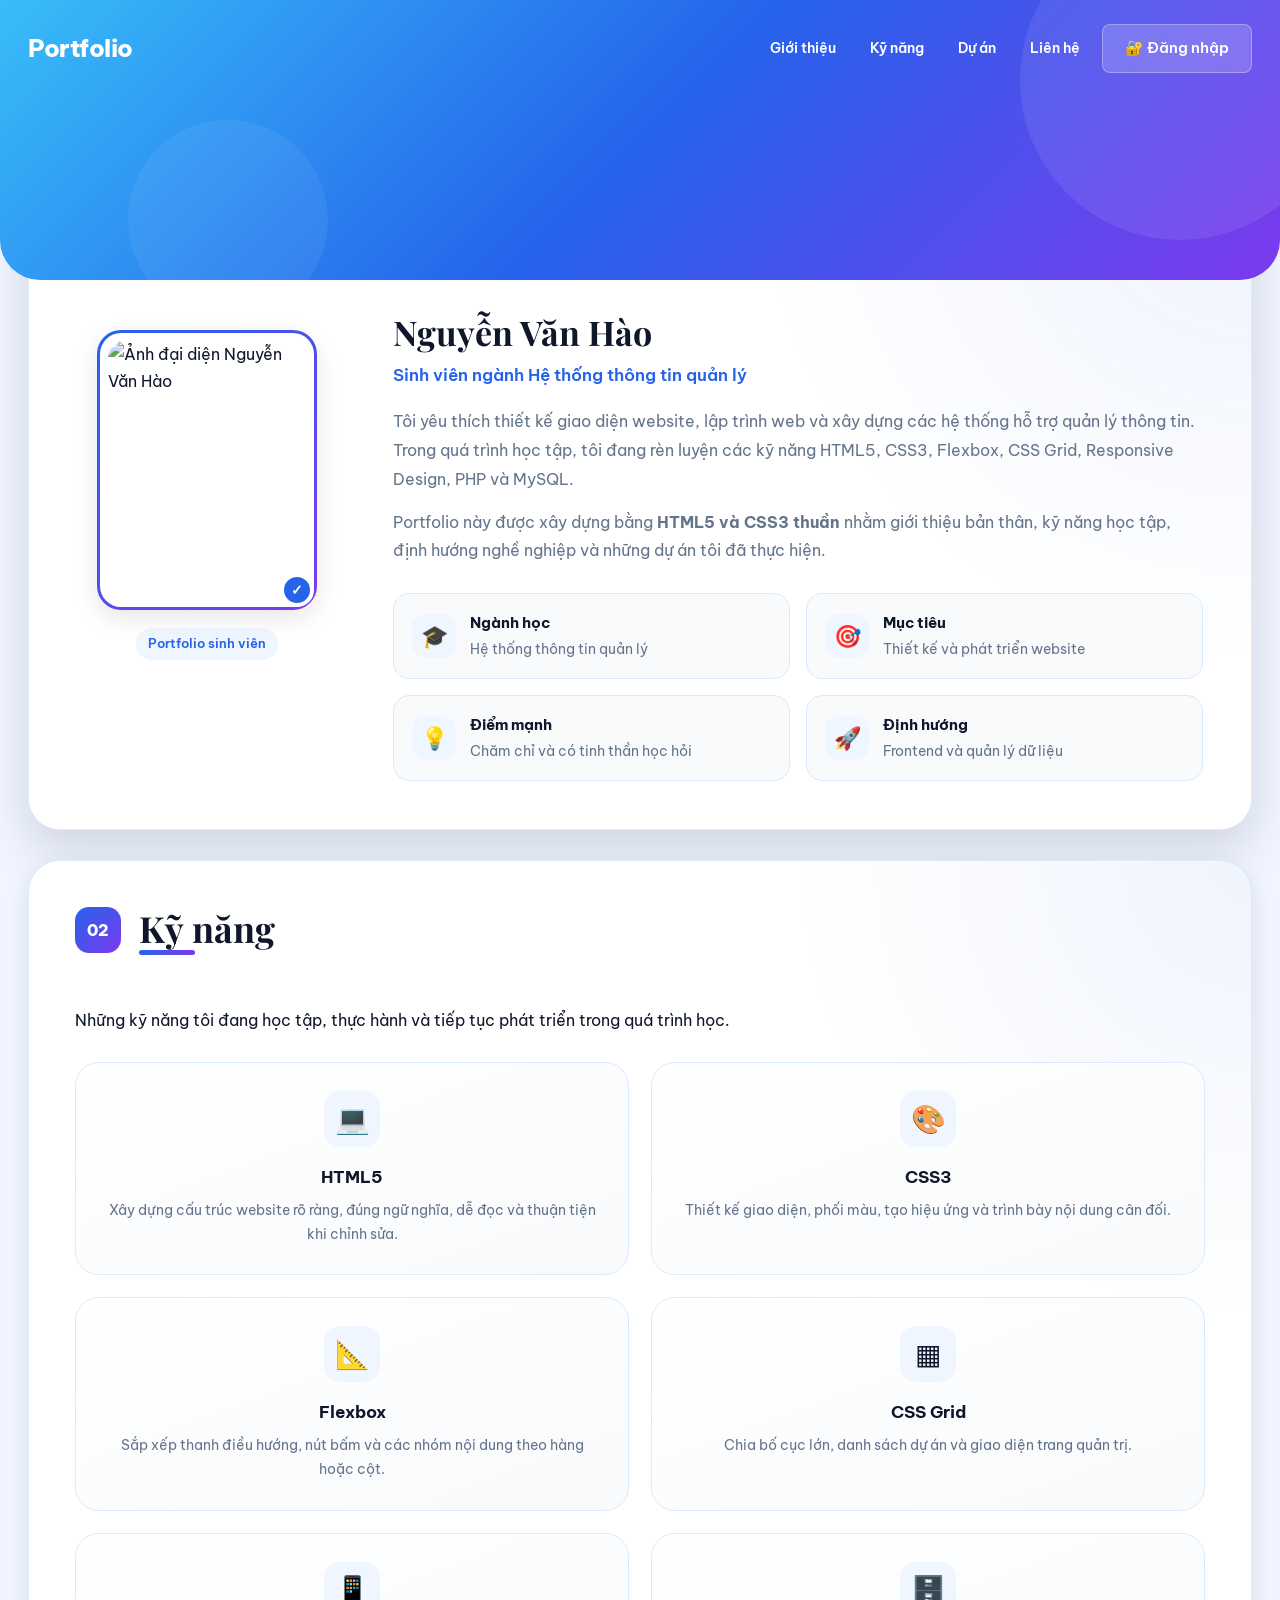
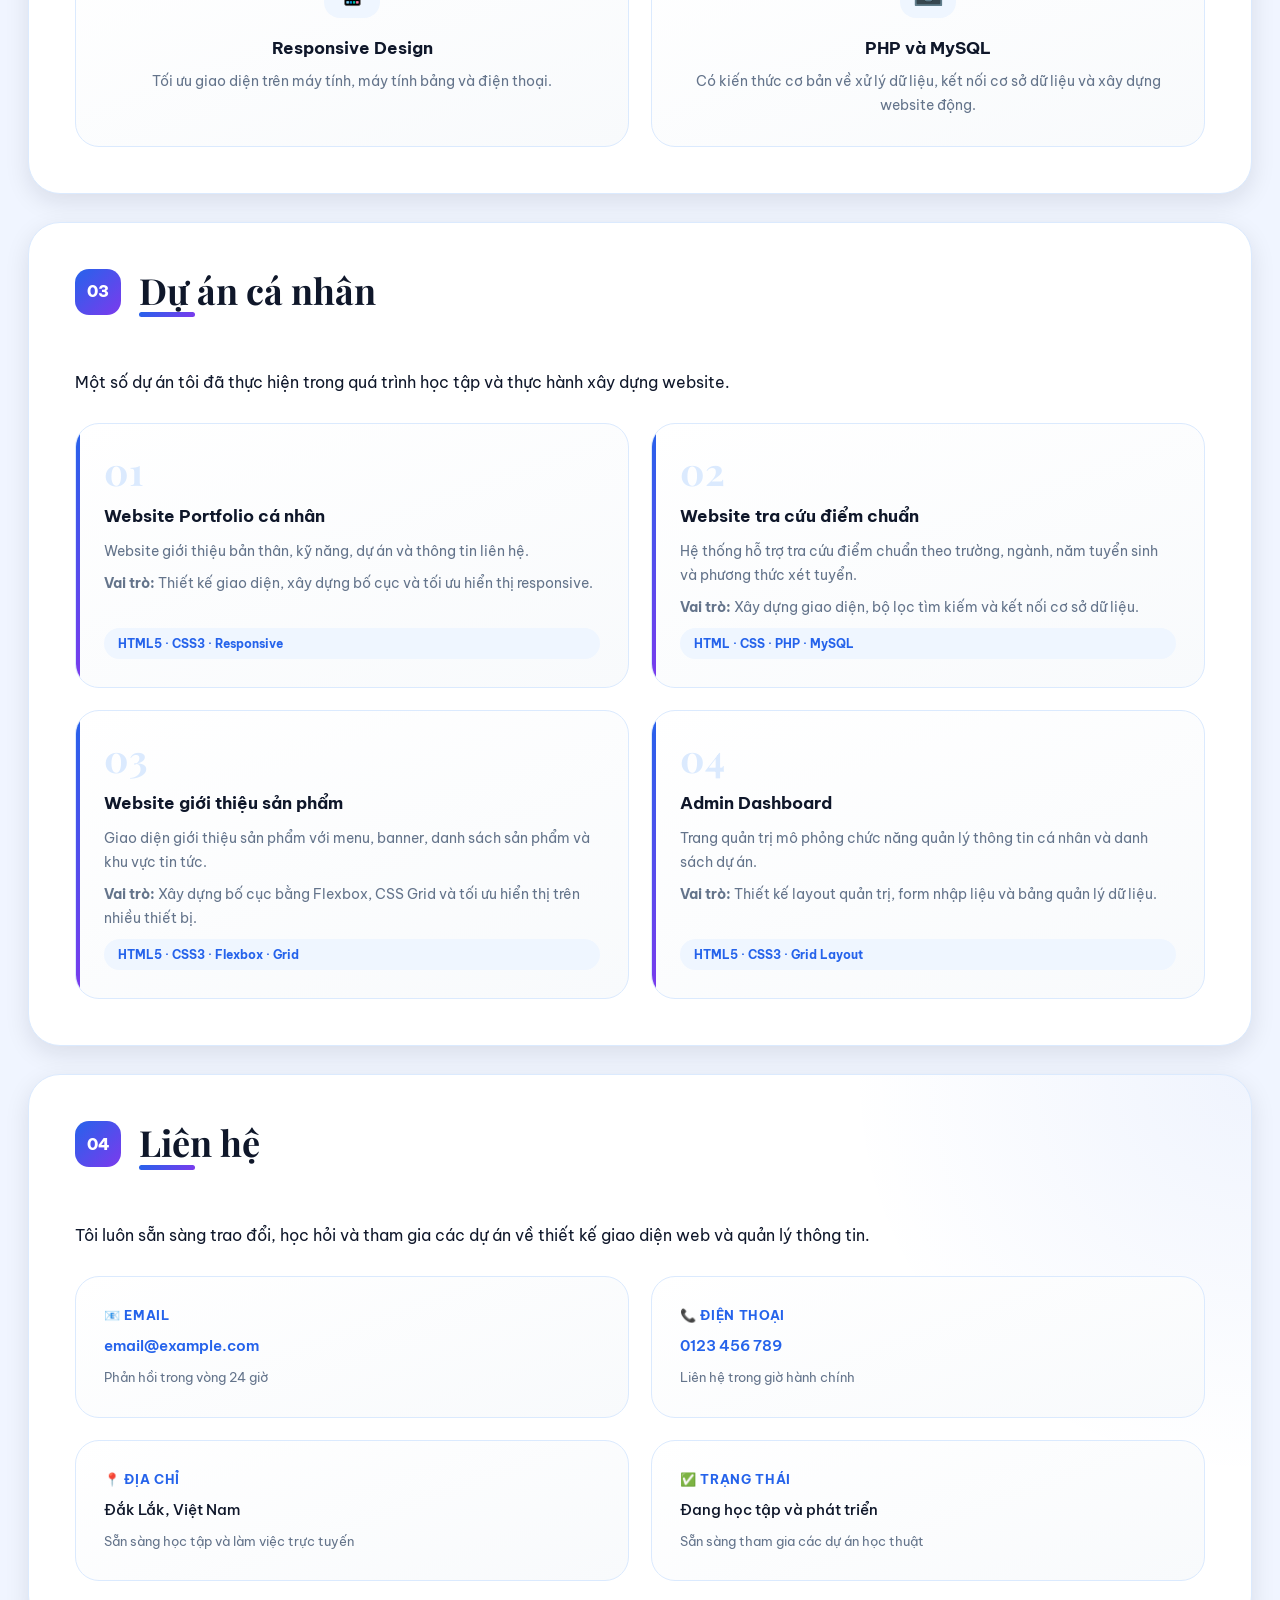
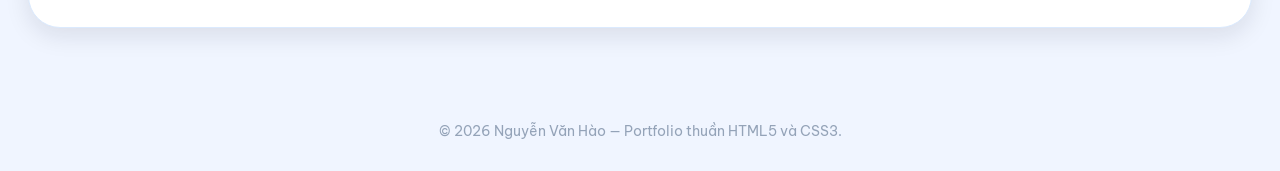
==== index.html @ 5c6bcf38 "fsfs" ====
<!DOCTYPE html>
<html lang="vi">
<head>
    <meta charset="UTF-8">

    <meta
        name="viewport"
        content="width=device-width, initial-scale=1.0"
    >

    <meta
        name="description"
        content="Portfolio cá nhân của Nguyễn Văn Hào - Sinh viên ngành Hệ thống thông tin quản lý."
    >

    <title>Portfolio - Nguyễn Văn Hào</title>

    <link
        rel="icon"
        href="data:image/svg+xml,<svg xmlns='http://www.w3.org/2000/svg' viewBox='0 0 32 32'><rect width='32' height='32' rx='8' fill='%232563eb'/><text x='16' y='22' font-size='18' text-anchor='middle' fill='white' font-weight='bold'>H</text></svg>"
    >

    <link rel="stylesheet" href="style.css">
</head>

<body class="portfolio-page">

    <!-- ================= HEADER ================= -->

    <header class="portfolio-cover">

        <nav
            class="portfolio-nav"
            aria-label="Điều hướng chính"
        >

            <a
                href="#home"
                class="portfolio-logo"
                aria-label="Về đầu trang"
            >
                Portfolio
            </a>

            <ul class="main-menu">

                <li>
                    <a href="#about">Giới thiệu</a>
                </li>

                <li>
                    <a href="#skills">Kỹ năng</a>
                </li>

                <li>
                    <a href="#projects">Dự án</a>
                </li>

                <li>
                    <a href="#contact">Liên hệ</a>
                </li>

                <li>
                    <a
                        href="login.html"
                        class="btn btn-ghost"
                    >
                        🔐 Đăng nhập
                    </a>
                </li>

            </ul>

        </nav>

    </header>

    <!-- ================= MAIN ================= -->

    <main
        id="home"
        class="profile-container"
    >

        <!-- ================= ABOUT ================= -->

        <section
            id="about"
            class="hero-profile-section"
            aria-label="Giới thiệu cá nhân"
        >

            <div class="hero-about-layout">

                <!-- Avatar bên trái -->

                <div class="hero-avatar-column">

                    <div class="profile-avatar">

                        <img
                            src="avatar.jpg"
                            alt="Ảnh đại diện Nguyễn Văn Hào"
                        >

                        <span
                            class="check-icon"
                            title="Hồ sơ cá nhân"
                        >
                            ✓
                        </span>

                    </div>

                    <span class="badge">
                        Portfolio sinh viên
                    </span>

                </div>

                <!-- Giới thiệu bên phải -->

                <div class="hero-about-content">

                    <div class="section-heading">

                        <span class="section-number">
                            01
                        </span>

                        <div>
                            <h1>Giới thiệu</h1>
                            <div class="title-line"></div>
                        </div>

                    </div>

                    <h2>Nguyễn Văn Hào</h2>

                    <p class="profile-role">
                        Sinh viên ngành Hệ thống thông tin quản lý
                    </p>

                    <p class="profile-description">
                        Tôi yêu thích thiết kế giao diện website, lập trình web
                        và xây dựng các hệ thống hỗ trợ quản lý thông tin.
                        Trong quá trình học tập, tôi đang rèn luyện các kỹ năng
                        HTML5, CSS3, Flexbox, CSS Grid, Responsive Design,
                        PHP và MySQL.
                    </p>

                    <p class="profile-description">
                        Portfolio này được xây dựng bằng
                        <strong>HTML5 và CSS3 thuần</strong> nhằm giới thiệu
                        bản thân, kỹ năng học tập, định hướng nghề nghiệp
                        và những dự án tôi đã thực hiện.
                    </p>

                    <div class="about-summary-grid">

                        <article>

                            <span>🎓</span>

                            <div>
                                <h3>Ngành học</h3>
                                <p>Hệ thống thông tin quản lý</p>
                            </div>

                        </article>

                        <article>

                            <span>🎯</span>

                            <div>
                                <h3>Mục tiêu</h3>
                                <p>Thiết kế và phát triển website</p>
                            </div>

                        </article>

                        <article>

                            <span>💡</span>

                            <div>
                                <h3>Điểm mạnh</h3>
                                <p>Chăm chỉ và có tinh thần học hỏi</p>
                            </div>

                        </article>

                        <article>

                            <span>🚀</span>

                            <div>
                                <h3>Định hướng</h3>
                                <p>Frontend và quản lý dữ liệu</p>
                            </div>

                        </article>

                    </div>

                </div>

            </div>

        </section>

        <!-- ================= CONTENT ================= -->

        <div class="portfolio-content">

            <!-- ================= SKILLS ================= -->

            <section
                id="skills"
                class="content-section section-soft"
            >

                <div class="section-heading">

                    <span class="section-number">
                        02
                    </span>

                    <div>
                        <h2>Kỹ năng</h2>
                        <div class="title-line"></div>
                    </div>

                </div>

                <p class="intro-text">
                    Những kỹ năng tôi đang học tập, thực hành và tiếp tục
                    phát triển trong quá trình học.
                </p>

                <div class="service-grid">

                    <article class="service-card">

                        <div class="service-icon">
                            💻
                        </div>

                        <h3>HTML5</h3>

                        <p>
                            Xây dựng cấu trúc website rõ ràng, đúng ngữ nghĩa,
                            dễ đọc và thuận tiện khi chỉnh sửa.
                        </p>

                    </article>

                    <article class="service-card">

                        <div class="service-icon">
                            🎨
                        </div>

                        <h3>CSS3</h3>

                        <p>
                            Thiết kế giao diện, phối màu, tạo hiệu ứng
                            và trình bày nội dung cân đối.
                        </p>

                    </article>

                    <article class="service-card">

                        <div class="service-icon">
                            📐
                        </div>

                        <h3>Flexbox</h3>

                        <p>
                            Sắp xếp thanh điều hướng, nút bấm và các nhóm
                            nội dung theo hàng hoặc cột.
                        </p>

                    </article>

                    <article class="service-card">

                        <div class="service-icon">
                            ▦
                        </div>

                        <h3>CSS Grid</h3>

                        <p>
                            Chia bố cục lớn, danh sách dự án
                            và giao diện trang quản trị.
                        </p>

                    </article>

                    <article class="service-card">

                        <div class="service-icon">
                            📱
                        </div>

                        <h3>Responsive Design</h3>

                        <p>
                            Tối ưu giao diện trên máy tính,
                            máy tính bảng và điện thoại.
                        </p>

                    </article>

                    <article class="service-card">

                        <div class="service-icon">
                            🗄️
                        </div>

                        <h3>PHP và MySQL</h3>

                        <p>
                            Có kiến thức cơ bản về xử lý dữ liệu,
                            kết nối cơ sở dữ liệu và xây dựng website động.
                        </p>

                    </article>

                </div>

            </section>

            <!-- ================= PROJECTS ================= -->

            <section
                id="projects"
                class="content-section"
            >

                <div class="section-heading">

                    <span class="section-number">
                        03
                    </span>

                    <div>
                        <h2>Dự án cá nhân</h2>
                        <div class="title-line"></div>
                    </div>

                </div>

                <p class="intro-text">
                    Một số dự án tôi đã thực hiện trong quá trình học tập
                    và thực hành xây dựng website.
                </p>

                <div class="project-grid">

                    <article class="project-card">

                        <span class="num">
                            01
                        </span>

                        <h3>Website Portfolio cá nhân</h3>

                        <p>
                            Website giới thiệu bản thân, kỹ năng,
                            dự án và thông tin liên hệ.
                        </p>

                        <p>
                            <strong>Vai trò:</strong>
                            Thiết kế giao diện, xây dựng bố cục
                            và tối ưu hiển thị responsive.
                        </p>

                        <span class="tech-tag">
                            HTML5 · CSS3 · Responsive
                        </span>

                    </article>

                    <article class="project-card">

                        <span class="num">
                            02
                        </span>

                        <h3>Website tra cứu điểm chuẩn</h3>

                        <p>
                            Hệ thống hỗ trợ tra cứu điểm chuẩn theo trường,
                            ngành, năm tuyển sinh và phương thức xét tuyển.
                        </p>

                        <p>
                            <strong>Vai trò:</strong>
                            Xây dựng giao diện, bộ lọc tìm kiếm
                            và kết nối cơ sở dữ liệu.
                        </p>

                        <span class="tech-tag">
                            HTML · CSS · PHP · MySQL
                        </span>

                    </article>

                    <article class="project-card">

                        <span class="num">
                            03
                        </span>

                        <h3>Website giới thiệu sản phẩm</h3>

                        <p>
                            Giao diện giới thiệu sản phẩm với menu,
                            banner, danh sách sản phẩm và khu vực tin tức.
                        </p>

                        <p>
                            <strong>Vai trò:</strong>
                            Xây dựng bố cục bằng Flexbox, CSS Grid
                            và tối ưu hiển thị trên nhiều thiết bị.
                        </p>

                        <span class="tech-tag">
                            HTML5 · CSS3 · Flexbox · Grid
                        </span>

                    </article>

                    <article class="project-card">

                        <span class="num">
                            04
                        </span>

                        <h3>Admin Dashboard</h3>

                        <p>
                            Trang quản trị mô phỏng chức năng quản lý
                            thông tin cá nhân và danh sách dự án.
                        </p>

                        <p>
                            <strong>Vai trò:</strong>
                            Thiết kế layout quản trị, form nhập liệu
                            và bảng quản lý dữ liệu.
                        </p>

                        <span class="tech-tag">
                            HTML5 · CSS3 · Grid Layout
                        </span>

                    </article>

                </div>

            </section>

            <!-- ================= CONTACT ================= -->

            <section
                id="contact"
                class="content-section section-soft"
            >

                <div class="section-heading">

                    <span class="section-number">
                        04
                    </span>

                    <div>
                        <h2>Liên hệ</h2>
                        <div class="title-line"></div>
                    </div>

                </div>

                <p class="intro-text">
                    Tôi luôn sẵn sàng trao đổi, học hỏi và tham gia
                    các dự án về thiết kế giao diện web và quản lý thông tin.
                </p>

                <div class="contact-grid">

                    <article class="contact-card">

                        <h3>📧 Email</h3>

                        <p>
                            <a href="mailto:email@example.com">
                                email@example.com
                            </a>
                        </p>

                        <small>
                            Phản hồi trong vòng 24 giờ
                        </small>

                    </article>

                    <article class="contact-card">

                        <h3>📞 Điện thoại</h3>

                        <p>
                            <a href="tel:0123456789">
                                0123 456 789
                            </a>
                        </p>

                        <small>
                            Liên hệ trong giờ hành chính
                        </small>

                    </article>

                    <article class="contact-card">

                        <h3>📍 Địa chỉ</h3>

                        <p>
                            Đắk Lắk, Việt Nam
                        </p>

                        <small>
                            Sẵn sàng học tập và làm việc trực tuyến
                        </small>

                    </article>

                    <article class="contact-card">

                        <h3>✅ Trạng thái</h3>

                        <p>
                            Đang học tập và phát triển
                        </p>

                        <small>
                            Sẵn sàng tham gia các dự án học thuật
                        </small>

                    </article>

                </div>

            </section>

        </div>

    </main>

    <!-- ================= FOOTER ================= -->

    <footer class="portfolio-footer">

        <p>
            © 2026 Nguyễn Văn Hào — Portfolio thuần HTML5 và CSS3.
        </p>

    </footer>

</body>
</html>
---- style.css ----
/* =============================================
   PORTFOLIO - Nguyễn Văn Hào
   CSS hoàn chỉnh: không trùng lặp, không !important
   ============================================= */

@import url('https://fonts.googleapis.com/css2?family=Be+Vietnam+Pro:wght@300;400;500;600;700;800&family=Playfair+Display:wght@700&display=swap');

/* =============================================
   1. CSS VARIABLES
   ============================================= */
:root {
    --primary:   #2563eb;
    --secondary: #7c3aed;
    --accent:    #06b6d4;
    --success:   #16a34a;
    --danger:    #ef4444;
    --warning:   #d97706;

    --bg:        #f0f5ff;
    --surface:   #ffffff;
    --surface-2: #f8fafc;
    --border:    #dbeafe;

    --text:      #0f172a;
    --muted:     #64748b;
    --subtle:    #94a3b8;

    --grad-main: linear-gradient(135deg, var(--primary), var(--secondary));
    --grad-cover: linear-gradient(135deg, #38bdf8 0%, #2563eb 50%, #7c3aed 100%);

    --shadow-sm: 0 2px 8px rgba(15,23,42,.06);
    --shadow:    0 8px 24px rgba(15,23,42,.10);
    --shadow-lg: 0 20px 48px rgba(15,23,42,.14);

    --radius-sm: 8px;
    --radius:    16px;
    --radius-lg: 24px;
    --radius-xl: 32px;

    --font-body: 'Be Vietnam Pro', sans-serif;
    --font-display: 'Playfair Display', serif;

    --transition: 0.25s ease;
}

/* =============================================
   2. RESET & BASE
   ============================================= */
*, *::before, *::after {
    margin: 0;
    padding: 0;
    box-sizing: border-box;
}

html { scroll-behavior: smooth; }

body {
    font-family: var(--font-body);
    font-size: 16px;
    line-height: 1.65;
    color: var(--text);
    background: var(--bg);
}

a { text-decoration: none; color: inherit; }
ul { list-style: none; }
img { display: block; max-width: 100%; }
button { font-family: inherit; cursor: pointer; border: none; }

/* =============================================
   3. UTILITY COMPONENTS
   ============================================= */

/* --- Buttons --- */
.btn {
    display: inline-flex;
    align-items: center;
    gap: 8px;
    padding: 11px 22px;
    border-radius: var(--radius-sm);
    font-size: 15px;
    font-weight: 600;
    transition: var(--transition);
}

.btn-primary {
    background: var(--grad-main);
    color: #fff;
    box-shadow: 0 6px 18px rgba(37,99,235,.30);
}
.btn-primary:hover {
    transform: translateY(-2px);
    box-shadow: 0 10px 28px rgba(37,99,235,.38);
}

.btn-outline {
    background: transparent;
    color: var(--primary);
    border: 2px solid var(--primary);
}
.btn-outline:hover {
    background: var(--primary);
    color: #fff;
}

.btn-ghost {
    background: rgba(255,255,255,.18);
    color: #fff;
    border: 1px solid rgba(255,255,255,.3);
    backdrop-filter: blur(8px);
}
.btn-ghost:hover { background: rgba(255,255,255,.28); }

.full-width { width: 100%; justify-content: center; }

/* --- Title line decorator --- */
.title-line {
    width: 56px;
    height: 5px;
    border-radius: 99px;
    background: var(--grad-main);
    margin-bottom: 28px;
}

/* --- Badge / Tag --- */
.badge {
    display: inline-block;
    padding: 5px 12px;
    border-radius: 99px;
    font-size: 13px;
    font-weight: 600;
    background: #eff6ff;
    color: var(--primary);
}

/* =============================================
   4. PORTFOLIO PAGE — LAYOUT
   ============================================= */
.portfolio-page { background: var(--bg); }

/* --- Cover header --- */
.portfolio-cover {
    min-height: 280px;
    background: var(--grad-cover);
    border-bottom-left-radius: 40px;
    border-bottom-right-radius: 40px;
    position: relative;
    overflow: hidden;
}

/* Animated orb decorations */
.portfolio-cover::before,
.portfolio-cover::after {
    content: '';
    position: absolute;
    border-radius: 50%;
    pointer-events: none;
}
.portfolio-cover::before {
    width: 320px; height: 320px;
    background: rgba(255,255,255,.08);
    top: -80px; right: -60px;
    animation: floatOrb 6s ease-in-out infinite;
}
.portfolio-cover::after {
    width: 200px; height: 200px;
    background: rgba(255,255,255,.06);
    bottom: -40px; left: 10%;
    animation: floatOrb 8s ease-in-out infinite reverse;
}

@keyframes floatOrb {
    0%, 100% { transform: translateY(0) scale(1); }
    50%       { transform: translateY(-16px) scale(1.05); }
}

/* --- Nav --- */
.portfolio-nav {
    max-width: 1360px;
    margin: 0 auto;
    padding: 24px 28px;
    display: flex;
    justify-content: space-between;
    align-items: center;
    position: relative;
    z-index: 2;
}

.portfolio-logo {
    color: #fff;
    font-size: 24px;
    font-weight: 800;
    letter-spacing: -0.5px;
}

.portfolio-nav ul {
    display: flex;
    gap: 10px;
}

/* --- Main container --- */
.profile-container {
    max-width: 1360px;
    margin: -120px auto 0;
    padding: 0 28px 64px;
}

/* =============================================
   5. PROFILE CARD
   ============================================= */
.profile-card {
    background: var(--surface);
    padding: 36px;
    border-radius: var(--radius-xl);
    box-shadow: var(--shadow-lg);
    border: 1px solid rgba(219,234,254,.8);
    display: grid;
    grid-template-columns: 170px 1fr 1.3fr;
    gap: 36px;
    align-items: center;
    animation: slideUp .6s ease both;
}

@keyframes slideUp {
    from { opacity: 0; transform: translateY(24px); }
    to   { opacity: 1; transform: translateY(0); }
}

/* --- Avatar --- */
.profile-avatar {
    position: relative;
    width: 155px;
    height: 155px;
    border-radius: var(--radius-lg);
    padding: 8px;
    background:
        linear-gradient(var(--surface), var(--surface)) padding-box,
        var(--grad-main) border-box;
    border: 3px solid transparent;
    box-shadow: var(--shadow);
    flex-shrink: 0;
}

.profile-avatar img {
    width: 100%;
    height: 100%;
    object-fit: cover;
    border-radius: 18px;
}

/* Fallback khi không có ảnh */
.avatar-placeholder {
    width: 100%;
    height: 100%;
    border-radius: 18px;
    background: var(--grad-main);
    display: flex;
    align-items: center;
    justify-content: center;
    font-size: 48px;
    font-weight: 800;
    color: #fff;
    font-family: var(--font-display);
}

.check-icon {
    position: absolute;
    right: 0; bottom: 0;
    width: 34px; height: 34px;
    border-radius: 50%;
    background: var(--primary);
    color: #fff;
    border: 4px solid var(--surface);
    display: flex;
    align-items: center;
    justify-content: center;
    font-size: 14px;
    font-weight: 700;
}

/* --- Name block --- */
.profile-name h1 {
    font-family: var(--font-display);
    font-size: 34px;
    line-height: 1.2;
    margin-bottom: 6px;
    color: var(--text);
}

.profile-name > p {
    color: var(--muted);
    font-size: 15px;
    margin-bottom: 18px;
    max-width: 340px;
}

.social-list {
    display: flex;
    gap: 10px;
    margin-top: 12px;
}

.social-list a {
    width: 36px; height: 36px;
    border-radius: 50%;
    background: var(--bg);
    color: var(--primary);
    border: 1px solid var(--border);
    display: flex;
    align-items: center;
    justify-content: center;
    font-size: 14px;
    font-weight: 700;
    transition: var(--transition);
    text-decoration: none;
}
.social-list a:hover {
    background: var(--primary);
    color: #fff;
    border-color: var(--primary);
    transform: translateY(-3px);
}

/* --- Info grid --- */
.profile-info {
    display: grid;
    grid-template-columns: 1fr 1fr;
    gap: 14px 20px;
}

.profile-info-item {
    padding: 14px 16px;
    border-left: 4px solid var(--primary);
    background: var(--surface-2);
    border-radius: 12px;
    transition: var(--transition);
}
.profile-info-item:hover {
    background: #eff6ff;
    transform: translateX(4px);
}

.profile-info-item small {
    display: block;
    font-size: 11px;
    font-weight: 700;
    color: var(--subtle);
    text-transform: uppercase;
    letter-spacing: .06em;
    margin-bottom: 4px;
}

.profile-info-item p {
    font-weight: 600;
    color: var(--text);
    font-size: 14px;
}

/* =============================================
   6. TAB LAYOUT (thuần CSS, tab ngang)
   ============================================= */
.tab-layout {
    margin-top: 32px;
    display: block;
    animation: slideUp .7s .15s ease both;
}

.tab-layout input[type="radio"] {
    display: none;
}

/* --- Tab menu bar --- */
.tab-menu {
    width: 100%;
    background: var(--surface);
    padding: 14px;
    margin-bottom: 24px;
    border-radius: var(--radius-lg);
    box-shadow: var(--shadow);
    border: 1px solid var(--border);
    display: flex;
    justify-content: center;
    align-items: center;
    gap: 12px;
    position: sticky;
    top: 16px;
    z-index: 10;
}

.tab-menu label {
    flex: 1;
    min-width: 140px;
    max-width: 220px;
    height: 70px;
    padding: 10px 16px;
    border-radius: var(--radius);
    background: var(--surface-2);
    color: var(--muted);
    font-weight: 600;
    font-size: 14px;
    border: 1px solid var(--border);
    cursor: pointer;
    display: flex;
    flex-direction: row;
    justify-content: center;
    align-items: center;
    gap: 10px;
    transition: var(--transition);
    user-select: none;
}

.tab-menu label span {
    font-size: 22px;
    line-height: 1;
}

.tab-menu label:hover {
    background: #eff6ff;
    color: var(--primary);
    transform: translateY(-3px);
    box-shadow: var(--shadow-sm);
}

/* Active tab */
#tab-about:checked   ~ .tab-menu label[for="tab-about"],
#tab-skills:checked  ~ .tab-menu label[for="tab-skills"],
#tab-projects:checked~ .tab-menu label[for="tab-projects"],
#tab-contact:checked ~ .tab-menu label[for="tab-contact"] {
    background: var(--grad-main);
    color: #fff;
    border-color: transparent;
    transform: translateY(-3px);
    box-shadow: 0 10px 28px rgba(37,99,235,.28);
}

/* --- Tab content area --- */
.tab-content {
    width: 100%;
    background: var(--surface);
    border-radius: var(--radius-xl);
    box-shadow: var(--shadow);
    padding: 48px 56px;
    border: 1px solid rgba(219,234,254,.8);
    min-height: 600px;
}

/* --- Tab panels --- */
.tab-panel {
    display: none;
    animation: tabFade .35s ease;
}

@keyframes tabFade {
    from { opacity: 0; transform: translateY(14px); }
    to   { opacity: 1; transform: translateY(0); }
}

#tab-about:checked   ~ .tab-content .about-panel,
#tab-skills:checked  ~ .tab-content .skills-panel,
#tab-projects:checked~ .tab-content .projects-panel,
#tab-contact:checked ~ .tab-content .contact-panel {
    display: block;
}

/* --- Panel typography --- */
.tab-panel h2 {
    font-family: var(--font-display);
    font-size: 36px;
    line-height: 1.2;
    margin-bottom: 8px;
    color: var(--text);
}

.tab-panel > p, .tab-panel .intro-text {
    color: var(--muted);
    font-size: 15px;
    line-height: 1.8;
    margin-bottom: 14px;
    max-width: 680px;
}

/* =============================================
   7. CARDS (Service, Project, Contact)
   ============================================= */
.service-grid,
.project-grid,
.contact-grid {
    display: grid;
    grid-template-columns: repeat(2, minmax(0, 1fr));
    gap: 22px;
    margin-top: 28px;
}

/* Service card */
.service-card {
    padding: 28px;
    border-radius: var(--radius-lg);
    border: 1px solid var(--border);
    background: linear-gradient(160deg, #fff, var(--surface-2));
    transition: var(--transition);
    display: flex;
    flex-direction: column;
    align-items: center;
    text-align: center;
}

.service-card:hover {
    transform: translateY(-6px);
    box-shadow: var(--shadow);
    border-color: #bfdbfe;
}

.service-icon {
    width: 56px; height: 56px;
    border-radius: 16px;
    background: #eff6ff;
    display: flex;
    align-items: center;
    justify-content: center;
    font-size: 28px;
    margin-bottom: 16px;
}

.service-card h3 {
    font-size: 17px;
    font-weight: 700;
    margin-bottom: 8px;
    color: var(--text);
}

.service-card p {
    font-size: 14px;
    color: var(--muted);
    line-height: 1.7;
}

/* Project card */
.project-card {
    padding: 28px;
    border-radius: var(--radius-lg);
    border: 1px solid var(--border);
    background: linear-gradient(160deg, #fff, var(--surface-2));
    transition: var(--transition);
    display: flex;
    flex-direction: column;
    position: relative;
    overflow: hidden;
}

.project-card::before {
    content: '';
    position: absolute;
    top: 0; left: 0;
    width: 4px; height: 100%;
    background: var(--grad-main);
    border-radius: 4px 0 0 4px;
}

.project-card:hover {
    transform: translateY(-6px);
    box-shadow: var(--shadow);
    border-color: #bfdbfe;
}

.project-card .num {
    font-family: var(--font-display);
    font-size: 38px;
    color: var(--border);
    line-height: 1;
    margin-bottom: 12px;
    font-weight: 700;
}

.project-card h3 {
    font-size: 17px;
    font-weight: 700;
    margin-bottom: 10px;
    color: var(--text);
}

.project-card p {
    font-size: 14px;
    color: var(--muted);
    line-height: 1.7;
    margin-bottom: 8px;
}

.project-card p b { color: var(--text); }

.project-card .tech-tag {
    display: inline-block;
    margin-top: auto;
    padding: 6px 14px;
    border-radius: 99px;
    background: #eff6ff;
    color: var(--primary);
    font-size: 12px;
    font-weight: 700;
}

/* Contact card */
.contact-card {
    padding: 28px;
    border-radius: var(--radius-lg);
    border: 1px solid var(--border);
    background: linear-gradient(160deg, #fff, var(--surface-2));
    transition: var(--transition);
    display: flex;
    flex-direction: column;
    gap: 8px;
}

.contact-card:hover {
    transform: translateY(-6px);
    box-shadow: var(--shadow);
    border-color: #bfdbfe;
}

.contact-card h3 {
    font-size: 13px;
    font-weight: 700;
    color: var(--primary);
    text-transform: uppercase;
    letter-spacing: .05em;
}

.contact-card p {
    font-size: 15px;
    color: var(--text);
    font-weight: 500;
}

.contact-card small {
    font-size: 13px;
    color: var(--muted);
}

/* --- Skills with progress bar --- */
.skill-list {
    display: flex;
    flex-direction: column;
    gap: 20px;
    margin-top: 28px;
}

.skill-item { display: flex; flex-direction: column; gap: 6px; }

.skill-header {
    display: flex;
    justify-content: space-between;
    align-items: center;
}

.skill-header span:first-child {
    font-weight: 600;
    font-size: 15px;
    display: flex;
    align-items: center;
    gap: 8px;
}

.skill-pct {
    font-size: 13px;
    color: var(--muted);
    font-weight: 600;
}

.skill-track {
    height: 8px;
    background: var(--border);
    border-radius: 99px;
    overflow: hidden;
}

.skill-bar {
    height: 100%;
    border-radius: 99px;
    background: var(--grad-main);
    width: 0;
    transition: width 1s cubic-bezier(.4,0,.2,1);
}

/* =============================================
   8. FOOTER
   ============================================= */
.portfolio-footer {
    text-align: center;
    padding: 28px;
    color: var(--subtle);
    font-size: 14px;
}

/* =============================================
   9. LOGIN PAGE
   ============================================= */
.login-page {
    min-height: 100vh;
    background: var(--grad-cover);
    display: flex;
    justify-content: center;
    align-items: center;
    padding: 20px;
    position: relative;
    overflow: hidden;
}

.login-page::before {
    content: '';
    position: absolute;
    width: 500px; height: 500px;
    border-radius: 50%;
    background: rgba(255,255,255,.07);
    top: -150px; right: -150px;
}
.login-page::after {
    content: '';
    position: absolute;
    width: 300px; height: 300px;
    border-radius: 50%;
    background: rgba(255,255,255,.05);
    bottom: -80px; left: -80px;
}

.login-container {
    width: 100%;
    max-width: 420px;
    position: relative;
    z-index: 1;
}

.login-form {
    background: var(--surface);
    padding: 44px 40px;
    border-radius: var(--radius-xl);
    box-shadow: 0 24px 64px rgba(15,23,42,.25);
    animation: slideUp .5s ease;
}

.login-avatar {
    width: 80px; height: 80px;
    border-radius: 50%;
    margin: 0 auto 20px;
    background: var(--grad-main);
    color: #fff;
    font-size: 24px;
    font-weight: 800;
    display: flex;
    align-items: center;
    justify-content: center;
}

.login-form h1 {
    font-family: var(--font-display);
    text-align: center;
    font-size: 28px;
    margin-bottom: 6px;
}

.login-form > p {
    text-align: center;
    color: var(--muted);
    margin-bottom: 28px;
    font-size: 14px;
}

/* Login form validation feedback */
.form-group { margin-bottom: 18px; }

.form-group label {
    display: block;
    margin-bottom: 8px;
    font-weight: 600;
    font-size: 14px;
    color: var(--text);
}

.form-group input,
.form-group textarea,
.form-group select {
    width: 100%;
    padding: 12px 16px;
    border: 2px solid var(--border);
    border-radius: var(--radius-sm);
    background: var(--surface-2);
    font-size: 15px;
    font-family: var(--font-body);
    color: var(--text);
    transition: var(--transition);
}

.form-group input:focus,
.form-group textarea:focus {
    outline: none;
    border-color: var(--primary);
    background: #fff;
    box-shadow: 0 0 0 4px rgba(37,99,235,.10);
}

.form-group input.error,
.form-group input:invalid:not(:placeholder-shown) {
    border-color: var(--danger);
}

.form-error-msg {
    display: none;
    font-size: 12px;
    color: var(--danger);
    margin-top: 5px;
    font-weight: 500;
}

.back-home {
    display: block;
    margin-top: 20px;
    text-align: center;
    color: var(--primary);
    font-weight: 600;
    font-size: 14px;
    transition: var(--transition);
}
.back-home:hover { text-decoration: underline; }

/* =============================================
   10. ADMIN DASHBOARD
   ============================================= */
.admin-layout {
    min-height: 100vh;
    display: grid;
    grid-template-columns: 250px 1fr;
}

/* --- Sidebar --- */
.sidebar {
    background: var(--grad-main);
    color: #fff;
    padding: 28px 22px;
    position: sticky;
    top: 0;
    height: 100vh;
    overflow-y: auto;
    display: flex;
    flex-direction: column;
}

.sidebar-logo {
    width: 60px; height: 60px;
    border-radius: var(--radius-sm);
    background: rgba(255,255,255,.2);
    color: #fff;
    font-size: 22px;
    font-weight: 800;
    margin-bottom: 14px;
    display: flex;
    align-items: center;
    justify-content: center;
}

.sidebar h2 {
    font-size: 17px;
    font-weight: 700;
    margin-bottom: 8px;
}

.sidebar-tagline {
    font-size: 12px;
    opacity: .7;
    margin-bottom: 32px;
}

.sidebar-menu {
    display: flex;
    flex-direction: column;
    gap: 4px;
    flex: 1;
}

.sidebar-menu a {
    display: flex;
    align-items: center;
    gap: 10px;
    padding: 12px 14px;
    border-radius: var(--radius-sm);
    font-size: 14px;
    font-weight: 500;
    transition: var(--transition);
    color: rgba(255,255,255,.8);
}

.sidebar-menu a:hover,
.sidebar-menu a.active {
    background: rgba(255,255,255,.18);
    color: #fff;
}

.sidebar-menu a .menu-icon { font-size: 18px; }

/* --- Admin main content --- */
.admin-main {
    padding: 32px;
    background: var(--bg);
}

.admin-header {
    display: flex;
    justify-content: space-between;
    align-items: center;
    gap: 16px;
    margin-bottom: 28px;
}

.admin-header-text p {
    font-size: 13px;
    color: var(--primary);
    font-weight: 600;
    text-transform: uppercase;
    letter-spacing: .05em;
}

.admin-header-text h1 {
    font-size: 26px;
    font-weight: 700;
    color: var(--text);
}

/* --- Stat cards --- */
.stat-grid {
    display: grid;
    grid-template-columns: repeat(3, 1fr);
    gap: 18px;
    margin-bottom: 28px;
}

.stat-card {
    background: var(--surface);
    border-radius: var(--radius-lg);
    padding: 24px;
    text-align: center;
    border: 1px solid var(--border);
    box-shadow: var(--shadow-sm);
    transition: var(--transition);
}

.stat-card:hover {
    transform: translateY(-4px);
    box-shadow: var(--shadow);
}

.stat-card .stat-num {
    font-family: var(--font-display);
    font-size: 42px;
    font-weight: 700;
    color: var(--primary);
    line-height: 1;
    margin-bottom: 6px;
}

.stat-card .stat-label {
    font-size: 14px;
    color: var(--muted);
    font-weight: 500;
}

.stat-card .stat-icon {
    font-size: 28px;
    margin-bottom: 10px;
}

/* --- Admin section (card) --- */
.admin-section {
    background: var(--surface);
    border-radius: var(--radius-lg);
    padding: 24px;
    margin-bottom: 24px;
    border: 1px solid var(--border);
    box-shadow: var(--shadow-sm);
}

.toolbar {
    display: flex;
    justify-content: space-between;
    align-items: center;
    gap: 16px;
    margin-bottom: 20px;
}

.toolbar-text p {
    font-size: 12px;
    color: var(--primary);
    font-weight: 700;
    text-transform: uppercase;
    letter-spacing: .05em;
}

.toolbar-text h2 {
    font-size: 20px;
    font-weight: 700;
    color: var(--text);
}

/* --- Table --- */
.table-box { overflow-x: auto; }

table {
    width: 100%;
    border-collapse: collapse;
    font-size: 14px;
}

thead th {
    padding: 12px 16px;
    text-align: left;
    background: var(--bg);
    color: var(--primary);
    font-weight: 700;
    font-size: 12px;
    text-transform: uppercase;
    letter-spacing: .05em;
    white-space: nowrap;
}

tbody td {
    padding: 14px 16px;
    border-bottom: 1px solid var(--border);
    color: var(--text);
    vertical-align: middle;
}

tbody tr:last-child td { border-bottom: none; }
tbody tr:hover td { background: var(--surface-2); }

/* Status badges */
.status {
    display: inline-block;
    padding: 5px 12px;
    border-radius: 99px;
    font-size: 12px;
    font-weight: 700;
}

.status.done    { background: #dcfce7; color: var(--success); }
.status.doing   { background: #fef3c7; color: var(--warning); }
.status.pending { background: #f1f5f9; color: var(--muted); }

/* Small action buttons */
.btn-small {
    padding: 6px 12px;
    border-radius: var(--radius-sm);
    font-size: 12px;
    font-weight: 600;
    border: none;
    cursor: pointer;
    transition: var(--transition);
    background: #eff6ff;
    color: var(--primary);
}

.btn-small:hover { background: var(--primary); color: #fff; }
.btn-small.danger { background: #fef2f2; color: var(--danger); }
.btn-small.danger:hover { background: var(--danger); color: #fff; }

/* --- Admin form --- */
.admin-form { display: flex; flex-direction: column; gap: 0; }

.form-row {
    display: grid;
    grid-template-columns: 1fr 1fr;
    gap: 18px;
}

.form-note {
    font-size: 12px;
    color: var(--subtle);
    font-style: italic;
    margin-top: 14px;
}

/* =============================================
   11. RESPONSIVE — TABLET (max 1023px)
   ============================================= */
@media screen and (max-width: 1023px) {
    .profile-container { margin-top: -100px; }

    .profile-card {
        grid-template-columns: 1fr;
        text-align: center;
        gap: 24px;
    }

    .profile-avatar { margin: 0 auto; }
    .profile-name > p { margin-left: auto; margin-right: auto; }
    .social-list { justify-content: center; }

    .profile-info { grid-template-columns: repeat(2, 1fr); }
    .profile-info-item {
        border-left: none;
        border-top: 4px solid var(--primary);
    }

    .tab-menu {
        position: static;
        flex-wrap: wrap;
    }

    .tab-menu label {
        flex: 1 1 160px;
        max-width: none;
    }

    .tab-content {
        padding: 36px;
        min-height: auto;
    }

    .admin-layout { grid-template-columns: 200px 1fr; }
    .stat-grid { grid-template-columns: repeat(2, 1fr); }
}

/* =============================================
   12. RESPONSIVE — MOBILE (max 767px)
   ============================================= */
@media screen and (max-width: 767px) {
    .portfolio-nav { padding: 20px 16px; }
    .portfolio-logo { font-size: 20px; }
    .portfolio-cover { min-height: 240px; border-bottom-left-radius: 28px; border-bottom-right-radius: 28px; }

    .profile-container { margin-top: -85px; padding: 0 16px 44px; }
    .profile-card { padding: 24px; border-radius: var(--radius-lg); }
    .profile-avatar { width: 130px; height: 130px; }
    .profile-name h1 { font-size: 26px; }

    .profile-info,
    .service-grid,
    .project-grid,
    .contact-grid,
    .stat-grid,
    .form-row { grid-template-columns: 1fr; }

    .tab-menu {
        display: grid;
        grid-template-columns: repeat(2, 1fr);
        padding: 12px;
        gap: 10px;
        position: static;
    }

    .tab-menu label {
        min-width: auto;
        max-width: none;
        height: 68px;
        font-size: 13px;
    }

    .tab-menu label span { font-size: 20px; }

    .tab-content {
        padding: 24px;
        border-radius: var(--radius-lg);
    }

    .tab-panel h2 { font-size: 28px; }

    /* Admin mobile */
    .admin-layout { grid-template-columns: 1fr; }

    .sidebar {
        position: static;
        height: auto;
        padding: 20px;
    }

    .sidebar-menu {
        display: grid;
        grid-template-columns: repeat(2, 1fr);
        gap: 8px;
    }

    .admin-main { padding: 16px; }

    .admin-header,
    .toolbar { flex-direction: column; align-items: flex-start; }

    table { min-width: 680px; }
}

/* =============================================
   13. PRINT STYLES
   ============================================= */
@media print {
    .portfolio-nav ul, .portfolio-footer { display: none; }
    .tab-panel { display: block; }
    .tab-menu { display: none; }
    .portfolio-cover { min-height: 120px; }
}
/* =============================================
   TRANG CHINH CUON DOC
   ============================================= */

.main-menu {
    display: flex;
    align-items: center;
    gap: 8px;
}

.main-menu > li > a:not(.btn) {
    display: block;
    padding: 9px 12px;
    border-radius: var(--radius-sm);
    color: white;
    font-size: 14px;
    font-weight: 600;
    transition: var(--transition);
}

.main-menu > li > a:not(.btn):hover {
    background: rgba(255, 255, 255, 0.18);
}

.portfolio-content {
    margin-top: 32px;
    display: flex;
    flex-direction: column;
    gap: 28px;
}

.content-section {
    padding: 46px;
    border: 1px solid var(--border);
    border-radius: var(--radius-xl);
    background: var(--surface);
    box-shadow: var(--shadow);
    scroll-margin-top: 24px;
}

.section-soft {
    background:
        radial-gradient(
            circle at top right,
            rgba(37, 99, 235, 0.07),
            transparent 30%
        ),
        var(--surface);
}

.section-heading {
    display: flex;
    align-items: flex-start;
    gap: 18px;
    margin-bottom: 24px;
}

.section-heading h2 {
    font-family: var(--font-display);
    font-size: 36px;
    line-height: 1.2;
}

.section-number {
    min-width: 46px;
    height: 46px;
    display: flex;
    justify-content: center;
    align-items: center;
    border-radius: 14px;
    background: var(--grad-main);
    color: white;
    font-weight: 800;
}

.skill-bar {
    height: 100%;
    border-radius: inherit;
    background: var(--grad-main);
}

.skill-80 {
    width: 80%;
}

.skill-75 {
    width: 75%;
}

.skill-70 {
    width: 70%;
}

.skill-50 {
    width: 50%;
}

.contact-card a {
    color: var(--primary);
    font-weight: 600;
}

@media screen and (max-width: 1023px) {
    .main-menu {
        flex-wrap: wrap;
        justify-content: flex-end;
    }

    .content-section {
        padding: 36px;
    }
}

@media screen and (max-width: 767px) {
    .portfolio-nav {
        align-items: flex-start;
    }

    .main-menu li:not(:last-child) {
        display: none;
    }

    .content-section {
        padding: 24px;
        border-radius: var(--radius-lg);
    }

    .section-heading h2 {
        font-size: 28px;
    }

    .section-number {
        min-width: 40px;
        height: 40px;
    }
}
/* =============================================
   GỘP PROFILE VÀ GIỚI THIỆU
   ============================================= */

.hero-profile-section {
    margin-top: -120px;
    overflow: hidden;

    border: 1px solid rgba(219, 234, 254, 0.9);
    border-radius: var(--radius-xl);

    background: var(--surface);
    box-shadow: var(--shadow-lg);
}

.hero-profile-top {
    padding: 36px;

    display: grid;
    grid-template-columns: 170px minmax(280px, 1fr) minmax(380px, 1.15fr);
    align-items: center;
    gap: 36px;

    background:
        radial-gradient(
            circle at top right,
            rgba(37, 99, 235, 0.08),
            transparent 34%
        ),
        var(--surface);
}

.profile-introduction h1 {
    margin: 8px 0;

    font-family: var(--font-display);
    font-size: 36px;
    line-height: 1.15;
}

.profile-role {
    margin-bottom: 12px;

    color: var(--primary);
    font-size: 16px;
    font-weight: 600;
}

.profile-description {
    max-width: 520px;
    margin-bottom: 16px;

    color: var(--muted);
    line-height: 1.7;
}

.hero-profile-about {
    padding: 42px 36px 38px;

    border-top: 1px solid var(--border);

    background:
        linear-gradient(
            180deg,
            rgba(239, 246, 255, 0.45),
            rgba(255, 255, 255, 0)
        );
}

.about-description {
    margin-bottom: 28px;

    display: grid;
    grid-template-columns: repeat(2, 1fr);
    gap: 26px;
}

.about-description p {
    color: var(--muted);
    line-height: 1.8;
}

.hero-profile-about .service-grid {
    grid-template-columns: repeat(4, minmax(0, 1fr));
    gap: 18px;
}

.hero-profile-about .service-card {
    min-height: 210px;
    padding: 24px 20px;
}

.portfolio-content {
    margin-top: 30px;
}

/* Tablet */

@media screen and (max-width: 1023px) {
    .hero-profile-section {
        margin-top: -95px;
    }

    .hero-profile-top {
        grid-template-columns: 160px 1fr;
    }

    .profile-info {
        grid-column: 1 / -1;
    }

    .hero-profile-about .service-grid {
        grid-template-columns: repeat(2, 1fr);
    }
}

/* Mobile */

@media screen and (max-width: 767px) {
    .hero-profile-section {
        margin-top: -80px;
        border-radius: var(--radius-lg);
    }

    .hero-profile-top {
        padding: 24px;
        grid-template-columns: 1fr;
        text-align: center;
    }

    .profile-avatar {
        margin: auto;
    }

    .profile-description {
        margin-left: auto;
        margin-right: auto;
    }

    .social-list {
        justify-content: center;
    }

    .profile-info {
        grid-column: auto;
        grid-template-columns: 1fr;
        text-align: left;
    }

    .hero-profile-about {
        padding: 30px 24px;
    }

    .about-description {
        grid-template-columns: 1fr;
        gap: 10px;
    }

    .hero-profile-about .service-grid {
        grid-template-columns: 1fr;
    }
}
/* =============================================
   PHAN 01: AVATAR TRAI - GIOI THIEU PHAI
   ============================================= */

.hero-profile-section {
    margin-top: -120px;
    padding: 0;
    overflow: hidden;

    border: 1px solid rgba(219, 234, 254, 0.9);
    border-radius: var(--radius-xl);

    background: var(--surface);
    box-shadow: var(--shadow-lg);
}

.hero-about-layout {
    min-height: 520px;
    padding: 48px;

    display: grid;
    grid-template-columns: 260px minmax(0, 1fr);
    align-items: center;
    gap: 56px;

    background:
        radial-gradient(
            circle at top right,
            rgba(37, 99, 235, 0.08),
            transparent 36%
        ),
        var(--surface);
}

.hero-avatar-column {
    display: flex;
    flex-direction: column;
    align-items: center;
    gap: 18px;
}

.hero-avatar-column .profile-avatar {
    width: 220px;
    height: 280px;
    margin: 0;
}

.hero-avatar-column .profile-avatar img {
    object-position: center top;
}

.hero-about-content {
    min-width: 0;
}

.hero-about-content .section-heading {
    margin-bottom: 22px;
}

.hero-about-content .section-heading h1 {
    font-family: var(--font-display);
    font-size: 42px;
    line-height: 1.15;
}

.hero-about-content > h2 {
    margin-bottom: 8px;

    font-family: var(--font-display);
    font-size: 34px;
    line-height: 1.2;
}

.hero-about-content .profile-role {
    margin-bottom: 18px;

    color: var(--primary);
    font-size: 17px;
    font-weight: 600;
}

.hero-about-content .profile-description {
    max-width: 880px;
    margin-bottom: 14px;

    color: var(--muted);
    font-size: 16px;
    line-height: 1.8;
}

.about-summary-grid {
    margin-top: 28px;

    display: grid;
    grid-template-columns: repeat(2, minmax(0, 1fr));
    gap: 16px;
}

.about-summary-grid article {
    min-height: 86px;
    padding: 16px 18px;

    display: flex;
    align-items: center;
    gap: 14px;

    border: 1px solid var(--border);
    border-radius: var(--radius);

    background: var(--surface-2);
}

.about-summary-grid article > span {
    width: 44px;
    height: 44px;
    flex-shrink: 0;

    display: flex;
    align-items: center;
    justify-content: center;

    border-radius: 14px;
    background: #eff6ff;

    font-size: 22px;
}

.about-summary-grid h3 {
    margin-bottom: 3px;
    font-size: 15px;
}

.about-summary-grid p {
    color: var(--muted);
    font-size: 14px;
}

/* TABLET */

@media screen and (max-width: 1023px) {
    .hero-profile-section {
        margin-top: -95px;
    }

    .hero-about-layout {
        grid-template-columns: 210px minmax(0, 1fr);
        gap: 34px;
        padding: 36px;
    }

    .hero-avatar-column .profile-avatar {
        width: 190px;
        height: 240px;
    }

    .hero-about-content .section-heading h1 {
        font-size: 36px;
    }

    .hero-about-content > h2 {
        font-size: 30px;
    }
}

/* MOBILE */

@media screen and (max-width: 767px) {
    .hero-profile-section {
        margin-top: -80px;
        border-radius: var(--radius-lg);
    }

    .hero-about-layout {
        min-height: auto;
        padding: 26px;

        grid-template-columns: 1fr;
        gap: 28px;

        text-align: center;
    }

    .hero-avatar-column .profile-avatar {
        width: 160px;
        height: 200px;
    }

    .hero-about-content .section-heading {
        justify-content: center;
        text-align: left;
    }

    .hero-about-content .section-heading h1 {
        font-size: 30px;
    }

    .hero-about-content > h2 {
        font-size: 27px;
    }

    .about-summary-grid {
        grid-template-columns: 1fr;
        text-align: left;
    }
}
<section
    id="skills"
    class="content-section section-soft"
>

    <div class="section-heading">

        <span class="section-number">
            02
        </span>

        <div>
            <h2>Kỹ năng</h2>
            <div class="title-line"></div>
        </div>

    </div>

    <p class="intro-text">
        Những kỹ năng tôi đang học tập, thực hành và tiếp tục
        phát triển trong quá trình học.
    </p>

    <div class="service-grid">

        <article class="service-card">

            <div class="service-icon">
                💻
            </div>

            <h3>HTML5</h3>

            <p>
                Xây dựng cấu trúc website rõ ràng, đúng ngữ nghĩa,
                dễ đọc và thuận tiện khi chỉnh sửa.
            </p>

        </article>

        <article class="service-card">

            <div class="service-icon">
                🎨
            </div>

            <h3>CSS3</h3>

            <p>
                Thiết kế giao diện, phối màu, tạo hiệu ứng
                và trình bày nội dung cân đối.
            </p>

        </article>

        <article class="service-card">

            <div class="service-icon">
                📐
            </div>

            <h3>Flexbox</h3>

            <p>
                Sắp xếp thanh điều hướng, nút bấm và các nhóm
                nội dung theo hàng hoặc cột.
            </p>

        </article>

        <article class="service-card">

            <div class="service-icon">
                ▦
            </div>

            <h3>CSS Grid</h3>

            <p>
                Chia bố cục lớn, danh sách dự án
                và giao diện trang quản trị.
            </p>

        </article>

        <article class="service-card">

            <div class="service-icon">
                📱
            </div>

            <h3>Responsive Design</h3>

            <p>
                Tối ưu giao diện trên máy tính,
                máy tính bảng và điện thoại.
            </p>

        </article>

        <article class="service-card">

            <div class="service-icon">
                🗄️
            </div>

            <h3>PHP và MySQL</h3>

            <p>
                Có kiến thức cơ bản về xử lý dữ liệu,
                kết nối cơ sở dữ liệu và xây dựng website động.
            </p>

        </article>

    </div>

</section>
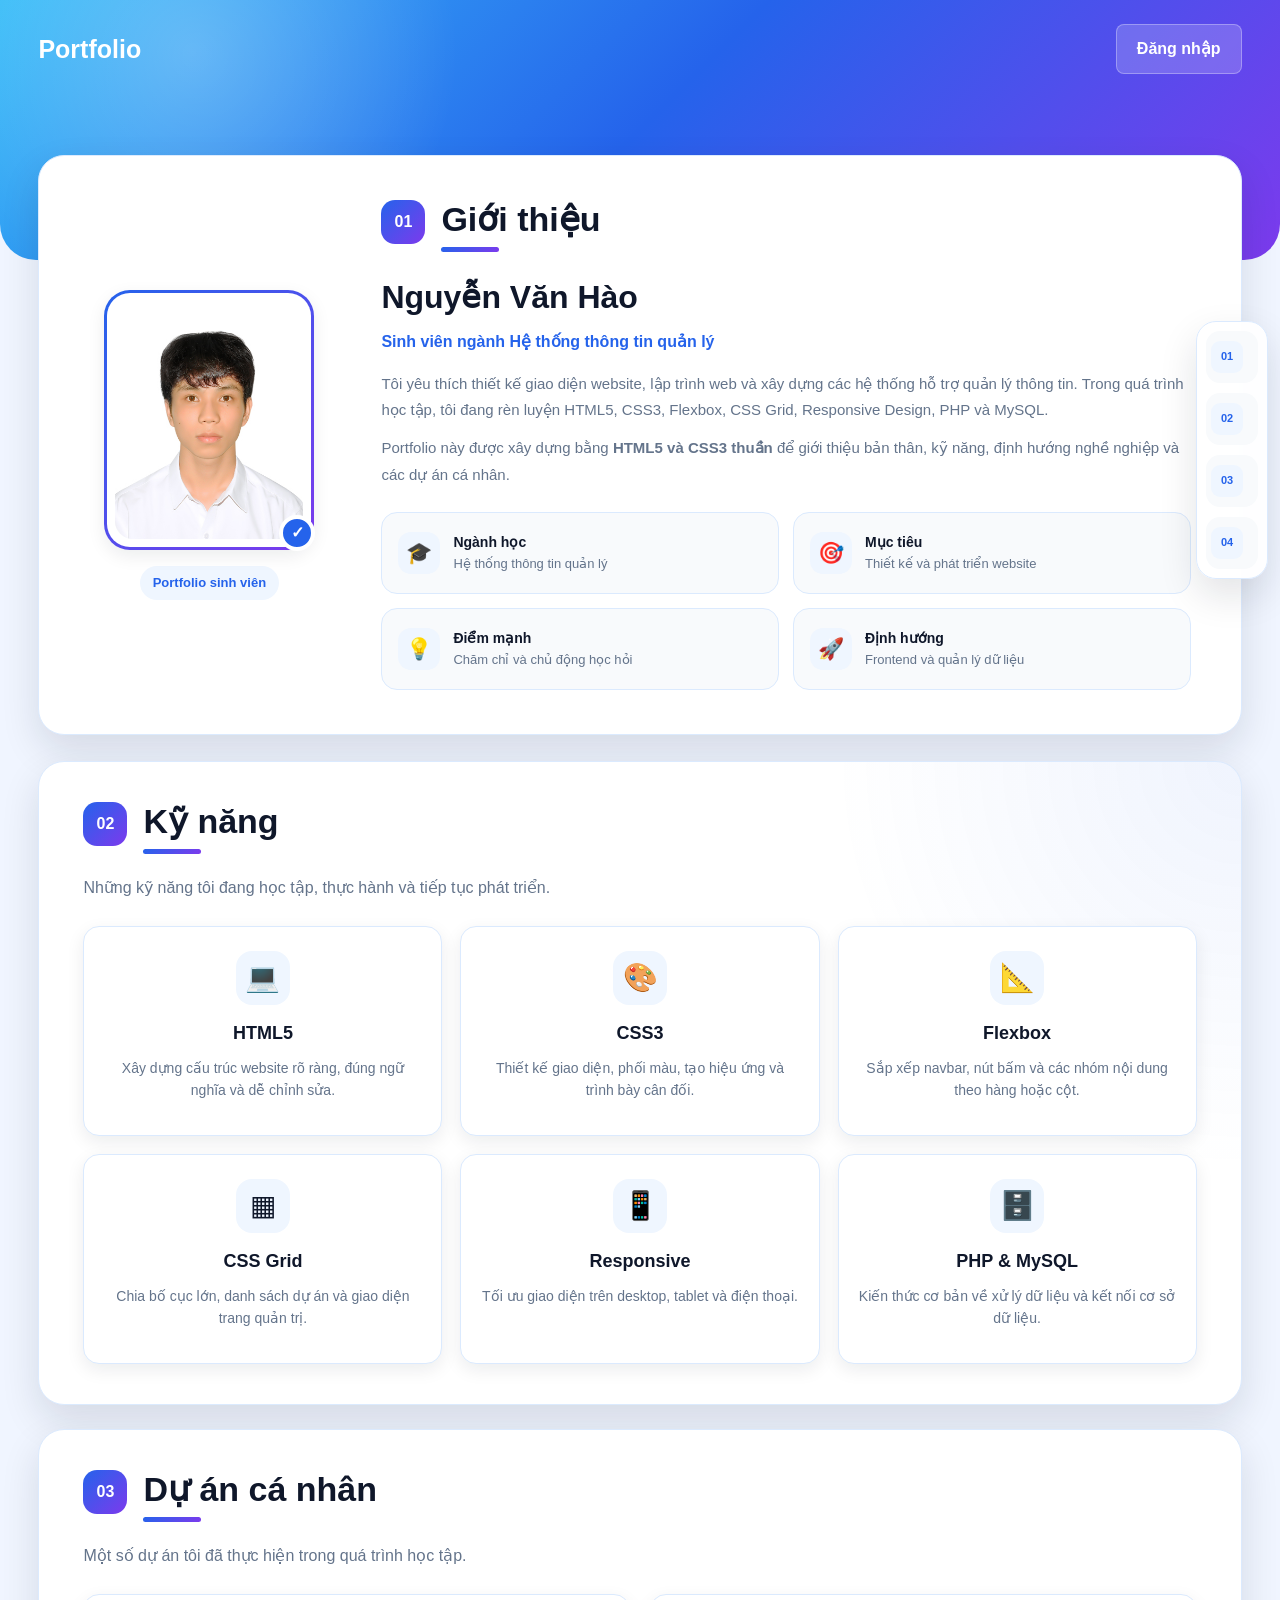
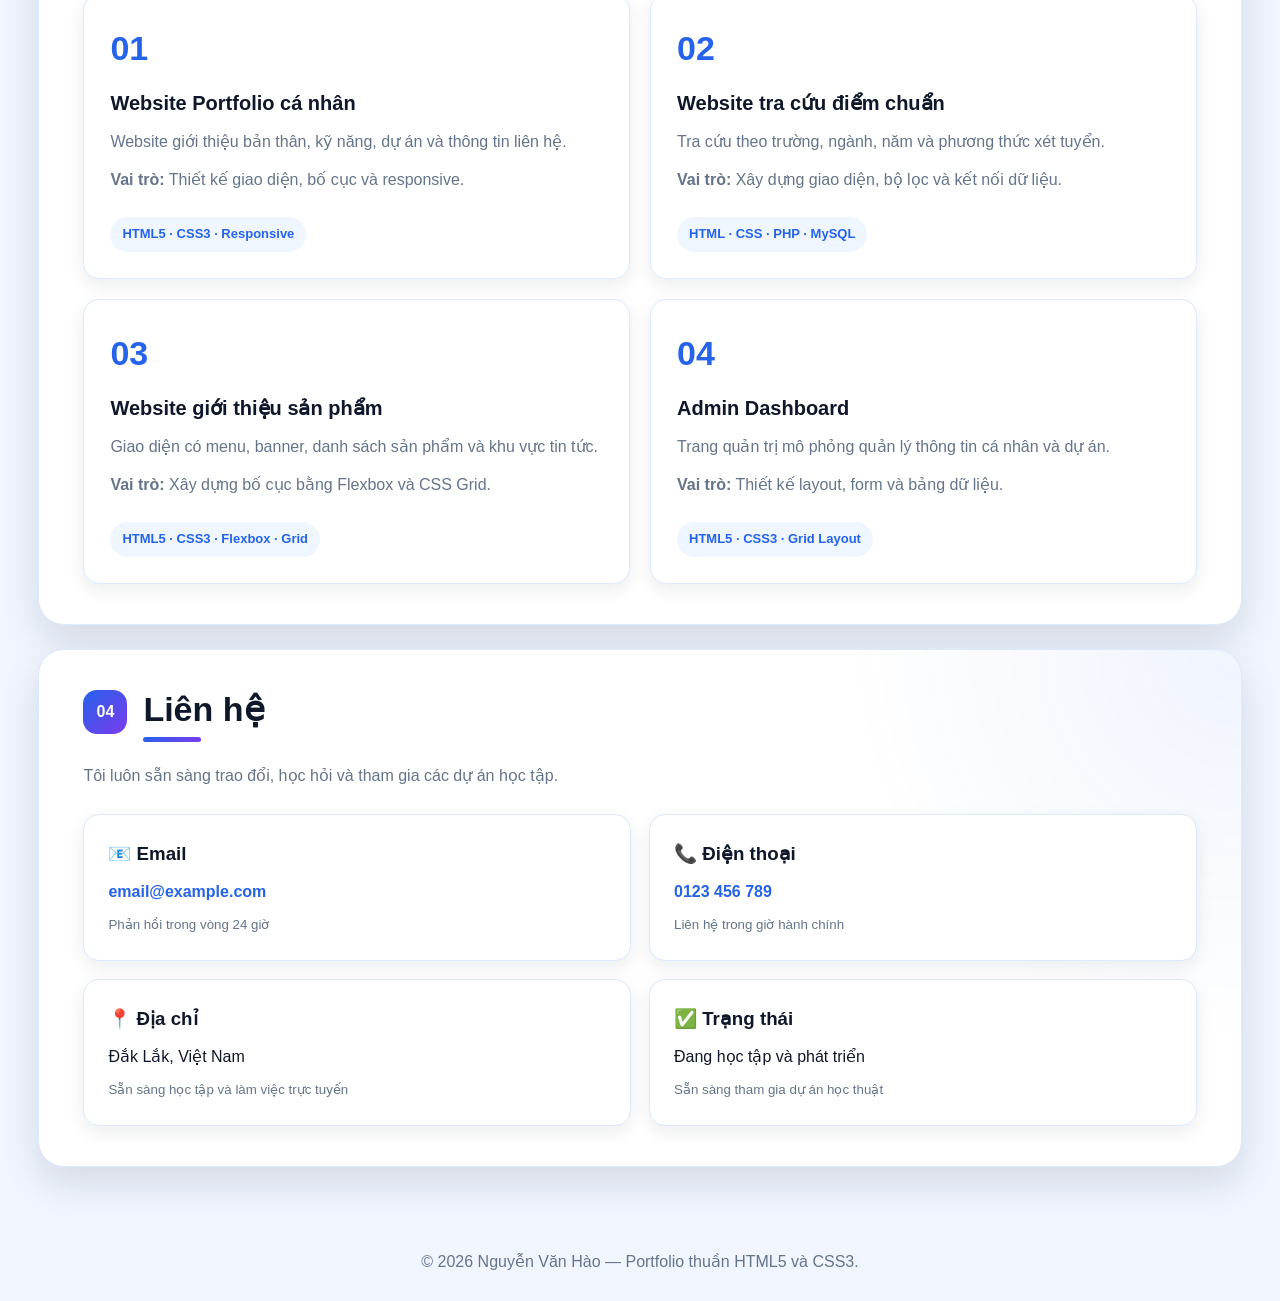
==== commit 32c78a0d: "ddf" ====
--- a/index.html
+++ b/index.html
@@ -2,574 +2,138 @@
 <html lang="vi">
 <head>
     <meta charset="UTF-8">
-
-    <meta
-        name="viewport"
-        content="width=device-width, initial-scale=1.0"
-    >
-
-    <meta
-        name="description"
-        content="Portfolio cá nhân của Nguyễn Văn Hào - Sinh viên ngành Hệ thống thông tin quản lý."
-    >
-
+    <meta name="viewport" content="width=device-width, initial-scale=1.0">
+    <meta name="description" content="Portfolio cá nhân của Nguyễn Văn Hào.">
     <title>Portfolio - Nguyễn Văn Hào</title>
-
-    <link
-        rel="icon"
-        href="data:image/svg+xml,<svg xmlns='http://www.w3.org/2000/svg' viewBox='0 0 32 32'><rect width='32' height='32' rx='8' fill='%232563eb'/><text x='16' y='22' font-size='18' text-anchor='middle' fill='white' font-weight='bold'>H</text></svg>"
-    >
-
     <link rel="stylesheet" href="style.css">
 </head>
-
 <body class="portfolio-page">
-
-    <!-- ================= HEADER ================= -->
-
     <header class="portfolio-cover">
-
-        <nav
-            class="portfolio-nav"
-            aria-label="Điều hướng chính"
-        >
-
-            <a
-                href="#home"
-                class="portfolio-logo"
-                aria-label="Về đầu trang"
-            >
-                Portfolio
+        <nav class="portfolio-nav" aria-label="Điều hướng chính">
+            <a href="#home" class="portfolio-logo">Portfolio</a>
+            <a href="login.html" class="btn btn-ghost nav-login">
+    Đăng nhập
             </a>
 
             <ul class="main-menu">
-
                 <li>
-                    <a href="#about">Giới thiệu</a>
+                    <a href="#about">
+                        <span>01</span>
+                        Giới thiệu
+                    </a>
                 </li>
 
                 <li>
-                    <a href="#skills">Kỹ năng</a>
+                    <a href="#skills">
+                        <span>02</span>
+                        Kỹ năng
+                    </a>
                 </li>
 
                 <li>
-                    <a href="#projects">Dự án</a>
+                    <a href="#projects">
+                        <span>03</span>
+                        Dự án
+                    </a>
                 </li>
 
                 <li>
-                    <a href="#contact">Liên hệ</a>
-                </li>
-
-                <li>
-                    <a
-                        href="login.html"
-                        class="btn btn-ghost"
-                    >
-                        🔐 Đăng nhập
+                    <a href="#contact">
+                        <span>04</span>
+                        Liên hệ
                     </a>
                 </li>
-
             </ul>
-
         </nav>
-
     </header>
 
-    <!-- ================= MAIN ================= -->
-
-    <main
-        id="home"
-        class="profile-container"
-    >
-
-        <!-- ================= ABOUT ================= -->
-
-        <section
-            id="about"
-            class="hero-profile-section"
-            aria-label="Giới thiệu cá nhân"
-        >
-
+    <main id="home" class="profile-container">
+        <section id="about" class="hero-profile-section">
             <div class="hero-about-layout">
-
-                <!-- Avatar bên trái -->
-
                 <div class="hero-avatar-column">
-
                     <div class="profile-avatar">
-
-                        <img
-                            src="avatar.jpg"
-                            alt="Ảnh đại diện Nguyễn Văn Hào"
-                        >
-
-                        <span
-                            class="check-icon"
-                            title="Hồ sơ cá nhân"
-                        >
-                            ✓
-                        </span>
-
+                        <img src="avatar.jpg" alt="Ảnh đại diện Nguyễn Văn Hào">
+                        <span class="check-icon">✓</span>
                     </div>
-
-                    <span class="badge">
-                        Portfolio sinh viên
-                    </span>
-
+                    <span class="badge">Portfolio sinh viên</span>
                 </div>
 
-                <!-- Giới thiệu bên phải -->
-
                 <div class="hero-about-content">
-
                     <div class="section-heading">
-
-                        <span class="section-number">
-                            01
-                        </span>
-
-                        <div>
-                            <h1>Giới thiệu</h1>
-                            <div class="title-line"></div>
-                        </div>
-
+                        <span class="section-number">01</span>
+                        <div><h1>Giới thiệu</h1><div class="title-line"></div></div>
                     </div>
 
                     <h2>Nguyễn Văn Hào</h2>
-
-                    <p class="profile-role">
-                        Sinh viên ngành Hệ thống thông tin quản lý
+                    <p class="profile-role">Sinh viên ngành Hệ thống thông tin quản lý</p>
+                    <p class="profile-description">
+                        Tôi yêu thích thiết kế giao diện website, lập trình web và xây dựng
+                        các hệ thống hỗ trợ quản lý thông tin. Trong quá trình học tập,
+                        tôi đang rèn luyện HTML5, CSS3, Flexbox, CSS Grid,
+                        Responsive Design, PHP và MySQL.
                     </p>
-
                     <p class="profile-description">
-                        Tôi yêu thích thiết kế giao diện website, lập trình web
-                        và xây dựng các hệ thống hỗ trợ quản lý thông tin.
-                        Trong quá trình học tập, tôi đang rèn luyện các kỹ năng
-                        HTML5, CSS3, Flexbox, CSS Grid, Responsive Design,
-                        PHP và MySQL.
-                    </p>
-
-                    <p class="profile-description">
-                        Portfolio này được xây dựng bằng
-                        <strong>HTML5 và CSS3 thuần</strong> nhằm giới thiệu
-                        bản thân, kỹ năng học tập, định hướng nghề nghiệp
-                        và những dự án tôi đã thực hiện.
+                        Portfolio này được xây dựng bằng <strong>HTML5 và CSS3 thuần</strong>
+                        để giới thiệu bản thân, kỹ năng, định hướng nghề nghiệp và các dự án cá nhân.
                     </p>
 
                     <div class="about-summary-grid">
-
-                        <article>
-
-                            <span>🎓</span>
-
-                            <div>
-                                <h3>Ngành học</h3>
-                                <p>Hệ thống thông tin quản lý</p>
-                            </div>
-
-                        </article>
-
-                        <article>
-
-                            <span>🎯</span>
-
-                            <div>
-                                <h3>Mục tiêu</h3>
-                                <p>Thiết kế và phát triển website</p>
-                            </div>
-
-                        </article>
-
-                        <article>
-
-                            <span>💡</span>
-
-                            <div>
-                                <h3>Điểm mạnh</h3>
-                                <p>Chăm chỉ và có tinh thần học hỏi</p>
-                            </div>
-
-                        </article>
-
-                        <article>
-
-                            <span>🚀</span>
-
-                            <div>
-                                <h3>Định hướng</h3>
-                                <p>Frontend và quản lý dữ liệu</p>
-                            </div>
-
-                        </article>
-
+                        <article><span>🎓</span><div><h3>Ngành học</h3><p>Hệ thống thông tin quản lý</p></div></article>
+                        <article><span>🎯</span><div><h3>Mục tiêu</h3><p>Thiết kế và phát triển website</p></div></article>
+                        <article><span>💡</span><div><h3>Điểm mạnh</h3><p>Chăm chỉ và chủ động học hỏi</p></div></article>
+                        <article><span>🚀</span><div><h3>Định hướng</h3><p>Frontend và quản lý dữ liệu</p></div></article>
                     </div>
-
                 </div>
-
             </div>
-
         </section>
 
-        <!-- ================= CONTENT ================= -->
-
         <div class="portfolio-content">
-
-            <!-- ================= SKILLS ================= -->
-
-            <section
-                id="skills"
-                class="content-section section-soft"
-            >
-
+            <section id="skills" class="content-section section-soft">
                 <div class="section-heading">
-
-                    <span class="section-number">
-                        02
-                    </span>
-
-                    <div>
-                        <h2>Kỹ năng</h2>
-                        <div class="title-line"></div>
-                    </div>
-
+                    <span class="section-number">02</span>
+                    <div><h2>Kỹ năng</h2><div class="title-line"></div></div>
                 </div>
-
-                <p class="intro-text">
-                    Những kỹ năng tôi đang học tập, thực hành và tiếp tục
-                    phát triển trong quá trình học.
-                </p>
-
+                <p class="intro-text">Những kỹ năng tôi đang học tập, thực hành và tiếp tục phát triển.</p>
                 <div class="service-grid">
-
-                    <article class="service-card">
-
-                        <div class="service-icon">
-                            💻
-                        </div>
-
-                        <h3>HTML5</h3>
-
-                        <p>
-                            Xây dựng cấu trúc website rõ ràng, đúng ngữ nghĩa,
-                            dễ đọc và thuận tiện khi chỉnh sửa.
-                        </p>
-
-                    </article>
-
-                    <article class="service-card">
-
-                        <div class="service-icon">
-                            🎨
-                        </div>
-
-                        <h3>CSS3</h3>
-
-                        <p>
-                            Thiết kế giao diện, phối màu, tạo hiệu ứng
-                            và trình bày nội dung cân đối.
-                        </p>
-
-                    </article>
-
-                    <article class="service-card">
-
-                        <div class="service-icon">
-                            📐
-                        </div>
-
-                        <h3>Flexbox</h3>
-
-                        <p>
-                            Sắp xếp thanh điều hướng, nút bấm và các nhóm
-                            nội dung theo hàng hoặc cột.
-                        </p>
-
-                    </article>
-
-                    <article class="service-card">
-
-                        <div class="service-icon">
-                            ▦
-                        </div>
-
-                        <h3>CSS Grid</h3>
-
-                        <p>
-                            Chia bố cục lớn, danh sách dự án
-                            và giao diện trang quản trị.
-                        </p>
-
-                    </article>
-
-                    <article class="service-card">
-
-                        <div class="service-icon">
-                            📱
-                        </div>
-
-                        <h3>Responsive Design</h3>
-
-                        <p>
-                            Tối ưu giao diện trên máy tính,
-                            máy tính bảng và điện thoại.
-                        </p>
-
-                    </article>
-
-                    <article class="service-card">
-
-                        <div class="service-icon">
-                            🗄️
-                        </div>
-
-                        <h3>PHP và MySQL</h3>
-
-                        <p>
-                            Có kiến thức cơ bản về xử lý dữ liệu,
-                            kết nối cơ sở dữ liệu và xây dựng website động.
-                        </p>
-
-                    </article>
-
+                    <article class="service-card"><div class="service-icon">💻</div><h3>HTML5</h3><p>Xây dựng cấu trúc website rõ ràng, đúng ngữ nghĩa và dễ chỉnh sửa.</p></article>
+                    <article class="service-card"><div class="service-icon">🎨</div><h3>CSS3</h3><p>Thiết kế giao diện, phối màu, tạo hiệu ứng và trình bày cân đối.</p></article>
+                    <article class="service-card"><div class="service-icon">📐</div><h3>Flexbox</h3><p>Sắp xếp navbar, nút bấm và các nhóm nội dung theo hàng hoặc cột.</p></article>
+                    <article class="service-card"><div class="service-icon">▦</div><h3>CSS Grid</h3><p>Chia bố cục lớn, danh sách dự án và giao diện trang quản trị.</p></article>
+                    <article class="service-card"><div class="service-icon">📱</div><h3>Responsive</h3><p>Tối ưu giao diện trên desktop, tablet và điện thoại.</p></article>
+                    <article class="service-card"><div class="service-icon">🗄️</div><h3>PHP & MySQL</h3><p>Kiến thức cơ bản về xử lý dữ liệu và kết nối cơ sở dữ liệu.</p></article>
                 </div>
-
             </section>
 
-            <!-- ================= PROJECTS ================= -->
-
-            <section
-                id="projects"
-                class="content-section"
-            >
-
+            <section id="projects" class="content-section">
                 <div class="section-heading">
-
-                    <span class="section-number">
-                        03
-                    </span>
-
-                    <div>
-                        <h2>Dự án cá nhân</h2>
-                        <div class="title-line"></div>
-                    </div>
-
+                    <span class="section-number">03</span>
+                    <div><h2>Dự án cá nhân</h2><div class="title-line"></div></div>
                 </div>
-
-                <p class="intro-text">
-                    Một số dự án tôi đã thực hiện trong quá trình học tập
-                    và thực hành xây dựng website.
-                </p>
-
+                <p class="intro-text">Một số dự án tôi đã thực hiện trong quá trình học tập.</p>
                 <div class="project-grid">
-
-                    <article class="project-card">
-
-                        <span class="num">
-                            01
-                        </span>
-
-                        <h3>Website Portfolio cá nhân</h3>
-
-                        <p>
-                            Website giới thiệu bản thân, kỹ năng,
-                            dự án và thông tin liên hệ.
-                        </p>
-
-                        <p>
-                            <strong>Vai trò:</strong>
-                            Thiết kế giao diện, xây dựng bố cục
-                            và tối ưu hiển thị responsive.
-                        </p>
-
-                        <span class="tech-tag">
-                            HTML5 · CSS3 · Responsive
-                        </span>
-
-                    </article>
-
-                    <article class="project-card">
-
-                        <span class="num">
-                            02
-                        </span>
-
-                        <h3>Website tra cứu điểm chuẩn</h3>
-
-                        <p>
-                            Hệ thống hỗ trợ tra cứu điểm chuẩn theo trường,
-                            ngành, năm tuyển sinh và phương thức xét tuyển.
-                        </p>
-
-                        <p>
-                            <strong>Vai trò:</strong>
-                            Xây dựng giao diện, bộ lọc tìm kiếm
-                            và kết nối cơ sở dữ liệu.
-                        </p>
-
-                        <span class="tech-tag">
-                            HTML · CSS · PHP · MySQL
-                        </span>
-
-                    </article>
-
-                    <article class="project-card">
-
-                        <span class="num">
-                            03
-                        </span>
-
-                        <h3>Website giới thiệu sản phẩm</h3>
-
-                        <p>
-                            Giao diện giới thiệu sản phẩm với menu,
-                            banner, danh sách sản phẩm và khu vực tin tức.
-                        </p>
-
-                        <p>
-                            <strong>Vai trò:</strong>
-                            Xây dựng bố cục bằng Flexbox, CSS Grid
-                            và tối ưu hiển thị trên nhiều thiết bị.
-                        </p>
-
-                        <span class="tech-tag">
-                            HTML5 · CSS3 · Flexbox · Grid
-                        </span>
-
-                    </article>
-
-                    <article class="project-card">
-
-                        <span class="num">
-                            04
-                        </span>
-
-                        <h3>Admin Dashboard</h3>
-
-                        <p>
-                            Trang quản trị mô phỏng chức năng quản lý
-                            thông tin cá nhân và danh sách dự án.
-                        </p>
-
-                        <p>
-                            <strong>Vai trò:</strong>
-                            Thiết kế layout quản trị, form nhập liệu
-                            và bảng quản lý dữ liệu.
-                        </p>
-
-                        <span class="tech-tag">
-                            HTML5 · CSS3 · Grid Layout
-                        </span>
-
-                    </article>
-
+                    <article class="project-card"><span class="num">01</span><h3>Website Portfolio cá nhân</h3><p>Website giới thiệu bản thân, kỹ năng, dự án và thông tin liên hệ.</p><p><strong>Vai trò:</strong> Thiết kế giao diện, bố cục và responsive.</p><span class="tech-tag">HTML5 · CSS3 · Responsive</span></article>
+                    <article class="project-card"><span class="num">02</span><h3>Website tra cứu điểm chuẩn</h3><p>Tra cứu theo trường, ngành, năm và phương thức xét tuyển.</p><p><strong>Vai trò:</strong> Xây dựng giao diện, bộ lọc và kết nối dữ liệu.</p><span class="tech-tag">HTML · CSS · PHP · MySQL</span></article>
+                    <article class="project-card"><span class="num">03</span><h3>Website giới thiệu sản phẩm</h3><p>Giao diện có menu, banner, danh sách sản phẩm và khu vực tin tức.</p><p><strong>Vai trò:</strong> Xây dựng bố cục bằng Flexbox và CSS Grid.</p><span class="tech-tag">HTML5 · CSS3 · Flexbox · Grid</span></article>
+                    <article class="project-card"><span class="num">04</span><h3>Admin Dashboard</h3><p>Trang quản trị mô phỏng quản lý thông tin cá nhân và dự án.</p><p><strong>Vai trò:</strong> Thiết kế layout, form và bảng dữ liệu.</p><span class="tech-tag">HTML5 · CSS3 · Grid Layout</span></article>
                 </div>
-
             </section>
 
-            <!-- ================= CONTACT ================= -->
-
-            <section
-                id="contact"
-                class="content-section section-soft"
-            >
-
+            <section id="contact" class="content-section section-soft">
                 <div class="section-heading">
-
-                    <span class="section-number">
-                        04
-                    </span>
-
-                    <div>
-                        <h2>Liên hệ</h2>
-                        <div class="title-line"></div>
-                    </div>
-
+                    <span class="section-number">04</span>
+                    <div><h2>Liên hệ</h2><div class="title-line"></div></div>
                 </div>
-
-                <p class="intro-text">
-                    Tôi luôn sẵn sàng trao đổi, học hỏi và tham gia
-                    các dự án về thiết kế giao diện web và quản lý thông tin.
-                </p>
-
+                <p class="intro-text">Tôi luôn sẵn sàng trao đổi, học hỏi và tham gia các dự án học tập.</p>
                 <div class="contact-grid">
-
-                    <article class="contact-card">
-
-                        <h3>📧 Email</h3>
-
-                        <p>
-                            <a href="mailto:email@example.com">
-                                email@example.com
-                            </a>
-                        </p>
-
-                        <small>
-                            Phản hồi trong vòng 24 giờ
-                        </small>
-
-                    </article>
-
-                    <article class="contact-card">
-
-                        <h3>📞 Điện thoại</h3>
-
-                        <p>
-                            <a href="tel:0123456789">
-                                0123 456 789
-                            </a>
-                        </p>
-
-                        <small>
-                            Liên hệ trong giờ hành chính
-                        </small>
-
-                    </article>
-
-                    <article class="contact-card">
-
-                        <h3>📍 Địa chỉ</h3>
-
-                        <p>
-                            Đắk Lắk, Việt Nam
-                        </p>
-
-                        <small>
-                            Sẵn sàng học tập và làm việc trực tuyến
-                        </small>
-
-                    </article>
-
-                    <article class="contact-card">
-
-                        <h3>✅ Trạng thái</h3>
-
-                        <p>
-                            Đang học tập và phát triển
-                        </p>
-
-                        <small>
-                            Sẵn sàng tham gia các dự án học thuật
-                        </small>
-
-                    </article>
-
+                    <article class="contact-card"><h3>📧 Email</h3><p><a href="mailto:email@example.com">email@example.com</a></p><small>Phản hồi trong vòng 24 giờ</small></article>
+                    <article class="contact-card"><h3>📞 Điện thoại</h3><p><a href="tel:0123456789">0123 456 789</a></p><small>Liên hệ trong giờ hành chính</small></article>
+                    <article class="contact-card"><h3>📍 Địa chỉ</h3><p>Đắk Lắk, Việt Nam</p><small>Sẵn sàng học tập và làm việc trực tuyến</small></article>
+                    <article class="contact-card"><h3>✅ Trạng thái</h3><p>Đang học tập và phát triển</p><small>Sẵn sàng tham gia dự án học thuật</small></article>
                 </div>
-
             </section>
-
         </div>
-
     </main>
 
-    <!-- ================= FOOTER ================= -->
-
-    <footer class="portfolio-footer">
-
-        <p>
-            © 2026 Nguyễn Văn Hào — Portfolio thuần HTML5 và CSS3.
-        </p>
-
-    </footer>
-
+    <footer class="portfolio-footer"><p>© 2026 Nguyễn Văn Hào — Portfolio thuần HTML5 và CSS3.</p></footer>
 </body>
-</html>+</html>
--- a/style.css
+++ b/style.css
@@ -1,1814 +1,341 @@
-/* =============================================
-   PORTFOLIO - Nguyễn Văn Hào
-   CSS hoàn chỉnh: không trùng lặp, không !important
-   ============================================= */
-
-@import url('https://fonts.googleapis.com/css2?family=Be+Vietnam+Pro:wght@300;400;500;600;700;800&family=Playfair+Display:wght@700&display=swap');
-
-/* =============================================
-   1. CSS VARIABLES
-   ============================================= */
 :root {
-    --primary:   #2563eb;
+    --primary: #2563eb;
     --secondary: #7c3aed;
-    --accent:    #06b6d4;
-    --success:   #16a34a;
-    --danger:    #ef4444;
-    --warning:   #d97706;
-
-    --bg:        #f0f5ff;
-    --surface:   #ffffff;
-    --surface-2: #f8fafc;
-    --border:    #dbeafe;
-
-    --text:      #0f172a;
-    --muted:     #64748b;
-    --subtle:    #94a3b8;
-
-    --grad-main: linear-gradient(135deg, var(--primary), var(--secondary));
-    --grad-cover: linear-gradient(135deg, #38bdf8 0%, #2563eb 50%, #7c3aed 100%);
-
-    --shadow-sm: 0 2px 8px rgba(15,23,42,.06);
-    --shadow:    0 8px 24px rgba(15,23,42,.10);
-    --shadow-lg: 0 20px 48px rgba(15,23,42,.14);
-
-    --radius-sm: 8px;
-    --radius:    16px;
-    --radius-lg: 24px;
-    --radius-xl: 32px;
-
-    --font-body: 'Be Vietnam Pro', sans-serif;
-    --font-display: 'Playfair Display', serif;
-
-    --transition: 0.25s ease;
-}
-
-/* =============================================
-   2. RESET & BASE
-   ============================================= */
-*, *::before, *::after {
-    margin: 0;
-    padding: 0;
-    box-sizing: border-box;
-}
-
+    --background: #f0f5ff;
+    --surface: #ffffff;
+    --surface-soft: #f8fafc;
+    --text: #0f172a;
+    --muted: #64748b;
+    --border: #dbeafe;
+    --success: #15803d;
+    --warning: #b45309;
+    --danger: #dc2626;
+
+    --font-small: 13px;
+    --font-normal: 16px;
+    --font-medium: 20px;
+    --font-large: 34px;
+    --font-title: 42px;
+
+    --radius-small: 8px;
+    --radius-medium: 16px;
+    --radius-large: 26px;
+    --radius-round: 999px;
+
+    --shadow-small: 0 6px 18px rgba(15, 23, 42, 0.08);
+    --shadow: 0 16px 38px rgba(15, 23, 42, 0.12);
+    --gradient: linear-gradient(135deg, var(--primary), var(--secondary));
+}
+
+* { margin: 0; padding: 0; box-sizing: border-box; }
 html { scroll-behavior: smooth; }
-
-body {
-    font-family: var(--font-body);
-    font-size: 16px;
-    line-height: 1.65;
-    color: var(--text);
-    background: var(--bg);
-}
-
-a { text-decoration: none; color: inherit; }
+body { font-family: Arial, sans-serif; font-size: var(--font-normal); line-height: 1.6; color: var(--text); background: var(--background); }
+a { color: inherit; text-decoration: none; }
 ul { list-style: none; }
 img { display: block; max-width: 100%; }
-button { font-family: inherit; cursor: pointer; border: none; }
-
-/* =============================================
-   3. UTILITY COMPONENTS
-   ============================================= */
-
-/* --- Buttons --- */
-.btn {
-    display: inline-flex;
-    align-items: center;
-    gap: 8px;
-    padding: 11px 22px;
-    border-radius: var(--radius-sm);
-    font-size: 15px;
-    font-weight: 600;
-    transition: var(--transition);
-}
-
-.btn-primary {
-    background: var(--grad-main);
-    color: #fff;
-    box-shadow: 0 6px 18px rgba(37,99,235,.30);
-}
-.btn-primary:hover {
-    transform: translateY(-2px);
-    box-shadow: 0 10px 28px rgba(37,99,235,.38);
-}
-
-.btn-outline {
-    background: transparent;
-    color: var(--primary);
-    border: 2px solid var(--primary);
-}
-.btn-outline:hover {
-    background: var(--primary);
-    color: #fff;
-}
-
-.btn-ghost {
-    background: rgba(255,255,255,.18);
-    color: #fff;
-    border: 1px solid rgba(255,255,255,.3);
-    backdrop-filter: blur(8px);
-}
-.btn-ghost:hover { background: rgba(255,255,255,.28); }
-
-.full-width { width: 100%; justify-content: center; }
-
-/* --- Title line decorator --- */
-.title-line {
-    width: 56px;
-    height: 5px;
-    border-radius: 99px;
-    background: var(--grad-main);
-    margin-bottom: 28px;
-}
-
-/* --- Badge / Tag --- */
-.badge {
-    display: inline-block;
-    padding: 5px 12px;
-    border-radius: 99px;
-    font-size: 13px;
-    font-weight: 600;
-    background: #eff6ff;
-    color: var(--primary);
-}
-
-/* =============================================
-   4. PORTFOLIO PAGE — LAYOUT
-   ============================================= */
-.portfolio-page { background: var(--bg); }
-
-/* --- Cover header --- */
-.portfolio-cover {
-    min-height: 280px;
-    background: var(--grad-cover);
-    border-bottom-left-radius: 40px;
-    border-bottom-right-radius: 40px;
-    position: relative;
-    overflow: hidden;
-}
-
-/* Animated orb decorations */
-.portfolio-cover::before,
-.portfolio-cover::after {
-    content: '';
-    position: absolute;
-    border-radius: 50%;
-    pointer-events: none;
-}
-.portfolio-cover::before {
-    width: 320px; height: 320px;
-    background: rgba(255,255,255,.08);
-    top: -80px; right: -60px;
-    animation: floatOrb 6s ease-in-out infinite;
-}
-.portfolio-cover::after {
-    width: 200px; height: 200px;
-    background: rgba(255,255,255,.06);
-    bottom: -40px; left: 10%;
-    animation: floatOrb 8s ease-in-out infinite reverse;
-}
-
-@keyframes floatOrb {
-    0%, 100% { transform: translateY(0) scale(1); }
-    50%       { transform: translateY(-16px) scale(1.05); }
-}
-
-/* --- Nav --- */
-.portfolio-nav {
-    max-width: 1360px;
-    margin: 0 auto;
-    padding: 24px 28px;
-    display: flex;
-    justify-content: space-between;
-    align-items: center;
-    position: relative;
-    z-index: 2;
-}
-
-.portfolio-logo {
-    color: #fff;
-    font-size: 24px;
-    font-weight: 800;
-    letter-spacing: -0.5px;
-}
-
-.portfolio-nav ul {
-    display: flex;
-    gap: 10px;
-}
-
-/* --- Main container --- */
-.profile-container {
-    max-width: 1360px;
-    margin: -120px auto 0;
-    padding: 0 28px 64px;
-}
-
-/* =============================================
-   5. PROFILE CARD
-   ============================================= */
-.profile-card {
-    background: var(--surface);
-    padding: 36px;
-    border-radius: var(--radius-xl);
-    box-shadow: var(--shadow-lg);
-    border: 1px solid rgba(219,234,254,.8);
-    display: grid;
-    grid-template-columns: 170px 1fr 1.3fr;
-    gap: 36px;
-    align-items: center;
-    animation: slideUp .6s ease both;
-}
-
-@keyframes slideUp {
-    from { opacity: 0; transform: translateY(24px); }
-    to   { opacity: 1; transform: translateY(0); }
-}
-
-/* --- Avatar --- */
-.profile-avatar {
-    position: relative;
-    width: 155px;
-    height: 155px;
-    border-radius: var(--radius-lg);
-    padding: 8px;
-    background:
-        linear-gradient(var(--surface), var(--surface)) padding-box,
-        var(--grad-main) border-box;
-    border: 3px solid transparent;
-    box-shadow: var(--shadow);
-    flex-shrink: 0;
-}
-
-.profile-avatar img {
-    width: 100%;
-    height: 100%;
-    object-fit: cover;
-    border-radius: 18px;
-}
-
-/* Fallback khi không có ảnh */
-.avatar-placeholder {
-    width: 100%;
-    height: 100%;
-    border-radius: 18px;
-    background: var(--grad-main);
-    display: flex;
-    align-items: center;
-    justify-content: center;
-    font-size: 48px;
-    font-weight: 800;
-    color: #fff;
-    font-family: var(--font-display);
-}
-
-.check-icon {
-    position: absolute;
-    right: 0; bottom: 0;
-    width: 34px; height: 34px;
-    border-radius: 50%;
-    background: var(--primary);
-    color: #fff;
-    border: 4px solid var(--surface);
-    display: flex;
-    align-items: center;
-    justify-content: center;
-    font-size: 14px;
-    font-weight: 700;
-}
-
-/* --- Name block --- */
-.profile-name h1 {
-    font-family: var(--font-display);
-    font-size: 34px;
-    line-height: 1.2;
-    margin-bottom: 6px;
-    color: var(--text);
-}
-
-.profile-name > p {
-    color: var(--muted);
-    font-size: 15px;
-    margin-bottom: 18px;
-    max-width: 340px;
-}
-
-.social-list {
-    display: flex;
-    gap: 10px;
-    margin-top: 12px;
-}
-
-.social-list a {
-    width: 36px; height: 36px;
-    border-radius: 50%;
-    background: var(--bg);
-    color: var(--primary);
-    border: 1px solid var(--border);
-    display: flex;
-    align-items: center;
-    justify-content: center;
-    font-size: 14px;
-    font-weight: 700;
-    transition: var(--transition);
-    text-decoration: none;
-}
-.social-list a:hover {
-    background: var(--primary);
-    color: #fff;
-    border-color: var(--primary);
-    transform: translateY(-3px);
-}
-
-/* --- Info grid --- */
-.profile-info {
-    display: grid;
-    grid-template-columns: 1fr 1fr;
-    gap: 14px 20px;
-}
-
-.profile-info-item {
-    padding: 14px 16px;
-    border-left: 4px solid var(--primary);
-    background: var(--surface-2);
-    border-radius: 12px;
-    transition: var(--transition);
-}
-.profile-info-item:hover {
-    background: #eff6ff;
-    transform: translateX(4px);
-}
-
-.profile-info-item small {
-    display: block;
-    font-size: 11px;
-    font-weight: 700;
-    color: var(--subtle);
-    text-transform: uppercase;
-    letter-spacing: .06em;
-    margin-bottom: 4px;
-}
-
-.profile-info-item p {
-    font-weight: 600;
-    color: var(--text);
-    font-size: 14px;
-}
-
-/* =============================================
-   6. TAB LAYOUT (thuần CSS, tab ngang)
-   ============================================= */
-.tab-layout {
-    margin-top: 32px;
-    display: block;
-    animation: slideUp .7s .15s ease both;
-}
-
-.tab-layout input[type="radio"] {
-    display: none;
-}
-
-/* --- Tab menu bar --- */
-.tab-menu {
-    width: 100%;
-    background: var(--surface);
-    padding: 14px;
-    margin-bottom: 24px;
-    border-radius: var(--radius-lg);
-    box-shadow: var(--shadow);
-    border: 1px solid var(--border);
-    display: flex;
-    justify-content: center;
-    align-items: center;
-    gap: 12px;
-    position: sticky;
-    top: 16px;
-    z-index: 10;
-}
-
-.tab-menu label {
-    flex: 1;
-    min-width: 140px;
-    max-width: 220px;
-    height: 70px;
-    padding: 10px 16px;
-    border-radius: var(--radius);
-    background: var(--surface-2);
-    color: var(--muted);
-    font-weight: 600;
-    font-size: 14px;
-    border: 1px solid var(--border);
-    cursor: pointer;
-    display: flex;
-    flex-direction: row;
-    justify-content: center;
-    align-items: center;
-    gap: 10px;
-    transition: var(--transition);
-    user-select: none;
-}
-
-.tab-menu label span {
-    font-size: 22px;
-    line-height: 1;
-}
-
-.tab-menu label:hover {
-    background: #eff6ff;
-    color: var(--primary);
-    transform: translateY(-3px);
-    box-shadow: var(--shadow-sm);
-}
-
-/* Active tab */
-#tab-about:checked   ~ .tab-menu label[for="tab-about"],
-#tab-skills:checked  ~ .tab-menu label[for="tab-skills"],
-#tab-projects:checked~ .tab-menu label[for="tab-projects"],
-#tab-contact:checked ~ .tab-menu label[for="tab-contact"] {
-    background: var(--grad-main);
-    color: #fff;
-    border-color: transparent;
-    transform: translateY(-3px);
-    box-shadow: 0 10px 28px rgba(37,99,235,.28);
-}
-
-/* --- Tab content area --- */
-.tab-content {
-    width: 100%;
-    background: var(--surface);
-    border-radius: var(--radius-xl);
-    box-shadow: var(--shadow);
-    padding: 48px 56px;
-    border: 1px solid rgba(219,234,254,.8);
-    min-height: 600px;
-}
-
-/* --- Tab panels --- */
-.tab-panel {
-    display: none;
-    animation: tabFade .35s ease;
-}
-
-@keyframes tabFade {
-    from { opacity: 0; transform: translateY(14px); }
-    to   { opacity: 1; transform: translateY(0); }
-}
-
-#tab-about:checked   ~ .tab-content .about-panel,
-#tab-skills:checked  ~ .tab-content .skills-panel,
-#tab-projects:checked~ .tab-content .projects-panel,
-#tab-contact:checked ~ .tab-content .contact-panel {
-    display: block;
-}
-
-/* --- Panel typography --- */
-.tab-panel h2 {
-    font-family: var(--font-display);
-    font-size: 36px;
-    line-height: 1.2;
-    margin-bottom: 8px;
-    color: var(--text);
-}
-
-.tab-panel > p, .tab-panel .intro-text {
-    color: var(--muted);
-    font-size: 15px;
-    line-height: 1.8;
-    margin-bottom: 14px;
-    max-width: 680px;
-}
-
-/* =============================================
-   7. CARDS (Service, Project, Contact)
-   ============================================= */
-.service-grid,
-.project-grid,
-.contact-grid {
-    display: grid;
-    grid-template-columns: repeat(2, minmax(0, 1fr));
-    gap: 22px;
-    margin-top: 28px;
-}
-
-/* Service card */
-.service-card {
-    padding: 28px;
-    border-radius: var(--radius-lg);
-    border: 1px solid var(--border);
-    background: linear-gradient(160deg, #fff, var(--surface-2));
-    transition: var(--transition);
+button, input, textarea { font: inherit; }
+
+.btn { display: inline-flex; align-items: center; justify-content: center; padding: 11px 20px; border: 0; border-radius: var(--radius-small); font-weight: 700; cursor: pointer; transition: .25s ease; }
+.btn-primary { color: white; background: var(--gradient); box-shadow: 0 8px 20px rgba(37,99,235,.25); }
+.btn-outline { color: var(--primary); background: transparent; border: 2px solid var(--primary); }
+.btn-ghost { color: white; background: rgba(255,255,255,.18); border: 1px solid rgba(255,255,255,.3); }
+.btn:hover { transform: translateY(-2px); }
+.full-width { width: 100%; }
+
+.portfolio-cover { min-height: 260px; background: radial-gradient(circle at 15% 20%, rgba(255,255,255,.25), transparent 24%), linear-gradient(135deg, #38bdf8, var(--primary), var(--secondary)); border-radius: 0 0 36px 36px; }
+.portfolio-nav, .profile-container { width: min(94%, 1280px); margin-inline: auto; }
+.portfolio-nav { padding: 24px 0; display: flex; justify-content: space-between; align-items: center; gap: 24px; }
+.portfolio-logo { color: white; font-size: 25px; font-weight: 800; }
+.main-menu { display: flex; align-items: center; gap: 8px; }
+.main-menu > li > a:not(.btn) { display: block; padding: 9px 12px; color: white; border-radius: var(--radius-small); font-size: var(--font-small); font-weight: 700; }
+.main-menu > li > a:not(.btn):hover { background: rgba(255,255,255,.18); }
+.profile-container { margin-top: -105px; padding-bottom: 56px; }
+.hero-profile-section, .content-section { background: var(--surface); border: 1px solid var(--border); border-radius: var(--radius-large); box-shadow: var(--shadow); }
+.hero-about-layout { min-height: 480px; padding: 44px 50px; display: grid; grid-template-columns: 240px minmax(0, 1fr); align-items: center; gap: 52px; }
+.hero-avatar-column { display: flex; flex-direction: column; align-items: center; gap: 16px; }
+.profile-avatar { position: relative; width: 210px; height: 260px; padding: 8px; border: 3px solid transparent; border-radius: 26px; background: linear-gradient(white, white) padding-box, var(--gradient) border-box; box-shadow: var(--shadow-small); }
+.profile-avatar img { width: 100%; height: 100%; object-fit: cover; object-position: center top; border-radius: 18px; }
+.check-icon { position: absolute; right: -4px; bottom: -4px; width: 36px; height: 36px; display: grid; place-items: center; color: white; background: var(--primary); border: 4px solid white; border-radius: 50%; font-weight: 800; }
+.badge, .tech-tag, .status { display: inline-block; border-radius: var(--radius-round); font-size: var(--font-small); font-weight: 700; }
+.badge { padding: 7px 13px; color: var(--primary); background: #eff6ff; }
+.section-heading { display: flex; align-items: flex-start; gap: 16px; margin-bottom: 20px; }
+.section-number { width: 44px; min-width: 44px; height: 44px; display: grid; place-items: center; color: white; background: var(--gradient); border-radius: 14px; font-weight: 800; }
+.section-heading h1, .section-heading h2 { font-size: var(--font-large); line-height: 1.15; }
+.title-line { width: 58px; height: 5px; margin-top: 8px; border-radius: var(--radius-round); background: var(--gradient); }
+.hero-about-content > h2 { margin-bottom: 6px; font-size: 32px; }
+.profile-role { margin-bottom: 16px; color: var(--primary); font-weight: 700; }
+.profile-description, .intro-text { color: var(--muted); line-height: 1.75; }
+.profile-description { max-width: 820px; margin-bottom: 12px; font-size: 15px; }
+.about-summary-grid { margin-top: 24px; display: grid; grid-template-columns: repeat(2, minmax(0, 1fr)); gap: 14px; }
+.about-summary-grid article { min-height: 82px; padding: 14px 16px; display: flex; align-items: center; gap: 13px; background: var(--surface-soft); border: 1px solid var(--border); border-radius: var(--radius-medium); }
+.about-summary-grid article > span { width: 42px; height: 42px; flex-shrink: 0; display: grid; place-items: center; background: #eff6ff; border-radius: 13px; font-size: 21px; }
+.about-summary-grid h3 { font-size: 14px; }
+.about-summary-grid p { color: var(--muted); font-size: var(--font-small); }
+.portfolio-content { margin-top: 26px; display: flex; flex-direction: column; gap: 24px; }
+.content-section { padding: 40px 44px; scroll-margin-top: 20px; }
+.section-soft { background: radial-gradient(circle at top right, rgba(37,99,235,.07), transparent 30%), var(--surface); }
+.intro-text { max-width: 850px; margin-bottom: 24px; }
+.service-grid { display: grid; grid-template-columns: repeat(3, minmax(0, 1fr)); gap: 18px; }
+.service-card { min-height: 210px; padding: 24px 20px; display: flex; flex-direction: column; align-items: center; text-align: center; background: var(--surface); border: 1px solid var(--border); border-radius: var(--radius-medium); box-shadow: var(--shadow-small); }
+.service-icon { width: 54px; height: 54px; margin-bottom: 14px; display: grid; place-items: center; background: #eff6ff; border-radius: 16px; font-size: 28px; }
+.service-card h3 { margin-bottom: 9px; font-size: 18px; }
+.service-card p { color: var(--muted); font-size: 14px; }
+.project-grid { display: grid; grid-template-columns: repeat(2, minmax(0, 1fr)); gap: 20px; }
+.project-card { min-height: 285px; padding: 26px; display: flex; flex-direction: column; background: var(--surface); border: 1px solid var(--border); border-radius: var(--radius-medium); box-shadow: var(--shadow-small); }
+.project-card .num { color: var(--primary); font-size: var(--font-large); font-weight: 800; }
+.project-card h3 { margin: 12px 0 10px; font-size: var(--font-medium); }
+.project-card p { margin-bottom: 12px; color: var(--muted); }
+.tech-tag { width: fit-content; margin-top: auto; padding: 7px 12px; color: var(--primary); background: #eff6ff; }
+.contact-grid { display: grid; grid-template-columns: repeat(2, minmax(0, 1fr)); gap: 18px; }
+.contact-card { min-height: 145px; padding: 24px; background: var(--surface); border: 1px solid var(--border); border-radius: var(--radius-medium); box-shadow: var(--shadow-small); }
+.contact-card h3 { margin-bottom: 10px; }
+.contact-card p { margin-bottom: 6px; }
+.contact-card a { color: var(--primary); font-weight: 700; }
+.contact-card small { color: var(--muted); }
+.portfolio-footer { padding: 26px 16px; text-align: center; color: var(--muted); }
+
+.login-page { min-height: 100vh; display: grid; place-items: center; background: radial-gradient(circle at top left, rgba(37,99,235,.18), transparent 35%), var(--background); }
+.login-container { width: min(92%, 430px); }
+.login-form { padding: 36px; background: var(--surface); border: 1px solid var(--border); border-radius: var(--radius-large); box-shadow: var(--shadow); }
+.login-avatar { width: 78px; height: 78px; margin: 0 auto 18px; display: grid; place-items: center; color: white; background: var(--gradient); border-radius: 50%; font-size: var(--font-medium); font-weight: 800; }
+.login-form h1, .login-form > p { text-align: center; }
+.login-form > p { margin: 6px 0 24px; color: var(--muted); }
+.form-group { margin-bottom: 18px; }
+.form-group label { display: block; margin-bottom: 7px; font-weight: 700; }
+.form-group input, .form-group textarea { width: 100%; padding: 12px 14px; color: var(--text); background: var(--surface-soft); border: 1px solid var(--border); border-radius: var(--radius-small); }
+.form-group input:focus, .form-group textarea:focus { outline: 2px solid rgba(37,99,235,.18); border-color: var(--primary); }
+.form-note { margin-top: 14px; color: var(--muted); font-size: var(--font-small); }
+.back-home { display: block; margin-top: 18px; text-align: center; color: var(--primary); font-weight: 700; }
+
+.admin-layout { min-height: 100vh; display: grid; grid-template-columns: 250px minmax(0, 1fr); }
+.sidebar { padding: 28px 22px; color: white; background: var(--gradient); }
+.sidebar-logo { width: 66px; height: 66px; display: grid; place-items: center; color: var(--primary); background: white; border-radius: var(--radius-medium); font-weight: 800; }
+.sidebar h2 { margin: 16px 0 2px; }
+.sidebar-tagline { margin-bottom: 28px; color: rgba(255,255,255,.75); font-size: var(--font-small); }
+.sidebar-menu { display: flex; flex-direction: column; gap: 9px; }
+.sidebar-menu a { display: block; padding: 11px 12px; border-radius: var(--radius-small); }
+.sidebar-menu a:hover { background: rgba(255,255,255,.18); }
+.admin-main { padding: 30px; }
+.admin-header, .toolbar, .form-actions { display: flex; justify-content: space-between; align-items: center; gap: 16px; }
+.admin-header { margin-bottom: 24px; }
+.admin-header p, .toolbar p { color: var(--primary); font-size: var(--font-small); font-weight: 700; text-transform: uppercase; }
+.admin-header h1 { font-size: 28px; }
+.stat-grid { margin-bottom: 24px; display: grid; grid-template-columns: repeat(3, 1fr); gap: 18px; }
+.stat-card { padding: 24px; text-align: center; background: var(--surface); border: 1px solid var(--border); border-radius: var(--radius-medium); box-shadow: var(--shadow-small); }
+.stat-icon { font-size: 28px; }
+.stat-card strong { display: block; color: var(--primary); font-size: var(--font-large); }
+.stat-card p { color: var(--muted); }
+.admin-section { margin-bottom: 24px; padding: 24px; background: var(--surface); border: 1px solid var(--border); border-radius: var(--radius-medium); box-shadow: var(--shadow-small); }
+.toolbar { margin-bottom: 20px; }
+.table-box { overflow-x: auto; }
+table { width: 100%; border-collapse: collapse; font-size: 14px; }
+th, td { padding: 13px 14px; text-align: left; border-bottom: 1px solid var(--border); }
+th { color: var(--primary); background: var(--background); }
+.status { padding: 5px 10px; }
+.status.done { color: var(--success); background: #dcfce7; }
+.status.doing { color: var(--warning); background: #fef3c7; }
+.btn-small { padding: 6px 10px; color: var(--primary); background: #eff6ff; border: 0; border-radius: var(--radius-small); cursor: pointer; }
+.btn-small.danger { color: var(--danger); background: #fef2f2; }
+.admin-form { display: flex; flex-direction: column; }
+.form-row { display: grid; grid-template-columns: 1fr 1fr; gap: 18px; }
+.form-actions { justify-content: flex-start; flex-wrap: wrap; }
+
+@media screen and (max-width: 1023px) {
+    .portfolio-nav, .profile-container { width: min(94%, 900px); }
+    .main-menu { flex-wrap: wrap; justify-content: flex-end; }
+    .profile-container { margin-top: -90px; }
+    .hero-about-layout { min-height: auto; padding: 36px; grid-template-columns: 190px minmax(0, 1fr); gap: 30px; }
+    .profile-avatar { width: 175px; height: 215px; }
+    .about-summary-grid { grid-template-columns: 1fr; }
+    .service-grid { grid-template-columns: repeat(2, minmax(0, 1fr)); }
+    .content-section { padding: 34px; }
+    .admin-layout { grid-template-columns: 200px minmax(0, 1fr); }
+    .stat-grid { grid-template-columns: repeat(2, 1fr); }
+}
+
+@media screen and (max-width: 767px) {
+    .portfolio-cover { min-height: 220px; border-radius: 0 0 26px 26px; }
+    .portfolio-nav, .profile-container { width: 100%; }
+    .portfolio-nav { padding: 18px 16px; }
+    .main-menu li:not(:last-child) { display: none; }
+    .profile-container { margin-top: -72px; padding: 0 16px 40px; }
+    .hero-about-layout { padding: 26px 22px; grid-template-columns: 1fr; gap: 24px; text-align: center; }
+    .profile-avatar { width: 145px; height: 175px; }
+    .section-heading { justify-content: center; text-align: left; }
+    .section-heading h1, .section-heading h2 { font-size: 27px; }
+    .about-summary-grid, .service-grid, .project-grid, .contact-grid, .stat-grid, .form-row { grid-template-columns: 1fr; }
+    .about-summary-grid { text-align: left; }
+    .portfolio-content { gap: 20px; }
+    .content-section { padding: 26px 22px; border-radius: 22px; }
+    .service-card, .project-card { min-height: auto; }
+    .admin-layout { grid-template-columns: 1fr; }
+    .sidebar { padding: 20px; }
+    .sidebar-menu { display: grid; grid-template-columns: repeat(2, 1fr); }
+    .admin-main { padding: 16px; }
+    .admin-header, .toolbar { align-items: flex-start; flex-direction: column; }
+    table { min-width: 680px; }
+}
+/* =========================================
+   MENU DOC CO DINH KHI CUON TRANG
+   ========================================= */
+
+.main-menu {
+    position: fixed;
+    top: 50%;
+    right: 22px;
+    z-index: 1000;
+
+    transform: translateY(-50%);
+
     display: flex;
     flex-direction: column;
-    align-items: center;
-    text-align: center;
-}
-
-.service-card:hover {
-    transform: translateY(-6px);
+    align-items: stretch;
+    gap: 10px;
+
+    padding: 12px;
+
+    background: rgba(255, 255, 255, 0.92);
+    border: 1px solid var(--border);
+    border-radius: 20px;
     box-shadow: var(--shadow);
-    border-color: #bfdbfe;
-}
-
-.service-icon {
-    width: 56px; height: 56px;
-    border-radius: 16px;
-    background: #eff6ff;
-    display: flex;
-    align-items: center;
-    justify-content: center;
-    font-size: 28px;
-    margin-bottom: 16px;
-}
-
-.service-card h3 {
-    font-size: 17px;
-    font-weight: 700;
-    margin-bottom: 8px;
-    color: var(--text);
-}
-
-.service-card p {
-    font-size: 14px;
-    color: var(--muted);
-    line-height: 1.7;
-}
-
-/* Project card */
-.project-card {
-    padding: 28px;
-    border-radius: var(--radius-lg);
-    border: 1px solid var(--border);
-    background: linear-gradient(160deg, #fff, var(--surface-2));
-    transition: var(--transition);
-    display: flex;
-    flex-direction: column;
-    position: relative;
-    overflow: hidden;
-}
-
-.project-card::before {
-    content: '';
-    position: absolute;
-    top: 0; left: 0;
-    width: 4px; height: 100%;
-    background: var(--grad-main);
-    border-radius: 4px 0 0 4px;
-}
-
-.project-card:hover {
-    transform: translateY(-6px);
-    box-shadow: var(--shadow);
-    border-color: #bfdbfe;
-}
-
-.project-card .num {
-    font-family: var(--font-display);
-    font-size: 38px;
-    color: var(--border);
-    line-height: 1;
-    margin-bottom: 12px;
-    font-weight: 700;
-}
-
-.project-card h3 {
-    font-size: 17px;
-    font-weight: 700;
-    margin-bottom: 10px;
-    color: var(--text);
-}
-
-.project-card p {
-    font-size: 14px;
-    color: var(--muted);
-    line-height: 1.7;
-    margin-bottom: 8px;
-}
-
-.project-card p b { color: var(--text); }
-
-.project-card .tech-tag {
-    display: inline-block;
-    margin-top: auto;
-    padding: 6px 14px;
-    border-radius: 99px;
-    background: #eff6ff;
-    color: var(--primary);
-    font-size: 12px;
-    font-weight: 700;
-}
-
-/* Contact card */
-.contact-card {
-    padding: 28px;
-    border-radius: var(--radius-lg);
-    border: 1px solid var(--border);
-    background: linear-gradient(160deg, #fff, var(--surface-2));
-    transition: var(--transition);
-    display: flex;
-    flex-direction: column;
-    gap: 8px;
-}
-
-.contact-card:hover {
-    transform: translateY(-6px);
-    box-shadow: var(--shadow);
-    border-color: #bfdbfe;
-}
-
-.contact-card h3 {
-    font-size: 13px;
-    font-weight: 700;
-    color: var(--primary);
-    text-transform: uppercase;
-    letter-spacing: .05em;
-}
-
-.contact-card p {
-    font-size: 15px;
-    color: var(--text);
-    font-weight: 500;
-}
-
-.contact-card small {
-    font-size: 13px;
-    color: var(--muted);
-}
-
-/* --- Skills with progress bar --- */
-.skill-list {
-    display: flex;
-    flex-direction: column;
-    gap: 20px;
-    margin-top: 28px;
-}
-
-.skill-item { display: flex; flex-direction: column; gap: 6px; }
-
-.skill-header {
-    display: flex;
-    justify-content: space-between;
-    align-items: center;
-}
-
-.skill-header span:first-child {
-    font-weight: 600;
-    font-size: 15px;
-    display: flex;
-    align-items: center;
-    gap: 8px;
-}
-
-.skill-pct {
-    font-size: 13px;
-    color: var(--muted);
-    font-weight: 600;
-}
-
-.skill-track {
-    height: 8px;
-    background: var(--border);
-    border-radius: 99px;
-    overflow: hidden;
-}
-
-.skill-bar {
-    height: 100%;
-    border-radius: 99px;
-    background: var(--grad-main);
-    width: 0;
-    transition: width 1s cubic-bezier(.4,0,.2,1);
-}
-
-/* =============================================
-   8. FOOTER
-   ============================================= */
-.portfolio-footer {
-    text-align: center;
-    padding: 28px;
-    color: var(--subtle);
-    font-size: 14px;
-}
-
-/* =============================================
-   9. LOGIN PAGE
-   ============================================= */
-.login-page {
-    min-height: 100vh;
-    background: var(--grad-cover);
-    display: flex;
-    justify-content: center;
-    align-items: center;
-    padding: 20px;
-    position: relative;
-    overflow: hidden;
-}
-
-.login-page::before {
-    content: '';
-    position: absolute;
-    width: 500px; height: 500px;
-    border-radius: 50%;
-    background: rgba(255,255,255,.07);
-    top: -150px; right: -150px;
-}
-.login-page::after {
-    content: '';
-    position: absolute;
-    width: 300px; height: 300px;
-    border-radius: 50%;
-    background: rgba(255,255,255,.05);
-    bottom: -80px; left: -80px;
-}
-
-.login-container {
-    width: 100%;
-    max-width: 420px;
-    position: relative;
-    z-index: 1;
-}
-
-.login-form {
-    background: var(--surface);
-    padding: 44px 40px;
-    border-radius: var(--radius-xl);
-    box-shadow: 0 24px 64px rgba(15,23,42,.25);
-    animation: slideUp .5s ease;
-}
-
-.login-avatar {
-    width: 80px; height: 80px;
-    border-radius: 50%;
-    margin: 0 auto 20px;
-    background: var(--grad-main);
-    color: #fff;
-    font-size: 24px;
-    font-weight: 800;
-    display: flex;
-    align-items: center;
-    justify-content: center;
-}
-
-.login-form h1 {
-    font-family: var(--font-display);
-    text-align: center;
-    font-size: 28px;
-    margin-bottom: 6px;
-}
-
-.login-form > p {
-    text-align: center;
-    color: var(--muted);
-    margin-bottom: 28px;
-    font-size: 14px;
-}
-
-/* Login form validation feedback */
-.form-group { margin-bottom: 18px; }
-
-.form-group label {
-    display: block;
-    margin-bottom: 8px;
-    font-weight: 600;
-    font-size: 14px;
-    color: var(--text);
-}
-
-.form-group input,
-.form-group textarea,
-.form-group select {
-    width: 100%;
-    padding: 12px 16px;
-    border: 2px solid var(--border);
-    border-radius: var(--radius-sm);
-    background: var(--surface-2);
-    font-size: 15px;
-    font-family: var(--font-body);
-    color: var(--text);
-    transition: var(--transition);
-}
-
-.form-group input:focus,
-.form-group textarea:focus {
-    outline: none;
-    border-color: var(--primary);
-    background: #fff;
-    box-shadow: 0 0 0 4px rgba(37,99,235,.10);
-}
-
-.form-group input.error,
-.form-group input:invalid:not(:placeholder-shown) {
-    border-color: var(--danger);
-}
-
-.form-error-msg {
-    display: none;
-    font-size: 12px;
-    color: var(--danger);
-    margin-top: 5px;
-    font-weight: 500;
-}
-
-.back-home {
-    display: block;
-    margin-top: 20px;
-    text-align: center;
-    color: var(--primary);
-    font-weight: 600;
-    font-size: 14px;
-    transition: var(--transition);
-}
-.back-home:hover { text-decoration: underline; }
-
-/* =============================================
-   10. ADMIN DASHBOARD
-   ============================================= */
-.admin-layout {
-    min-height: 100vh;
-    display: grid;
-    grid-template-columns: 250px 1fr;
-}
-
-/* --- Sidebar --- */
-.sidebar {
-    background: var(--grad-main);
-    color: #fff;
-    padding: 28px 22px;
-    position: sticky;
-    top: 0;
-    height: 100vh;
-    overflow-y: auto;
-    display: flex;
-    flex-direction: column;
-}
-
-.sidebar-logo {
-    width: 60px; height: 60px;
-    border-radius: var(--radius-sm);
-    background: rgba(255,255,255,.2);
-    color: #fff;
-    font-size: 22px;
-    font-weight: 800;
-    margin-bottom: 14px;
-    display: flex;
-    align-items: center;
-    justify-content: center;
-}
-
-.sidebar h2 {
-    font-size: 17px;
-    font-weight: 700;
-    margin-bottom: 8px;
-}
-
-.sidebar-tagline {
-    font-size: 12px;
-    opacity: .7;
-    margin-bottom: 32px;
-}
-
-.sidebar-menu {
-    display: flex;
-    flex-direction: column;
-    gap: 4px;
-    flex: 1;
-}
-
-.sidebar-menu a {
+
+    backdrop-filter: blur(10px);
+}
+
+/* Ghi de CSS menu ngang cu */
+.main-menu > li > a:not(.btn) {
+    width: 132px;
+    min-height: 48px;
+    padding: 10px 13px;
+
     display: flex;
     align-items: center;
     gap: 10px;
-    padding: 12px 14px;
-    border-radius: var(--radius-sm);
-    font-size: 14px;
-    font-weight: 500;
-    transition: var(--transition);
-    color: rgba(255,255,255,.8);
-}
-
-.sidebar-menu a:hover,
-.sidebar-menu a.active {
-    background: rgba(255,255,255,.18);
-    color: #fff;
-}
-
-.sidebar-menu a .menu-icon { font-size: 18px; }
-
-/* --- Admin main content --- */
-.admin-main {
-    padding: 32px;
-    background: var(--bg);
-}
-
-.admin-header {
-    display: flex;
-    justify-content: space-between;
-    align-items: center;
-    gap: 16px;
-    margin-bottom: 28px;
-}
-
-.admin-header-text p {
-    font-size: 13px;
+
+    color: var(--text);
+    background: var(--surface-soft);
+    border: 1px solid transparent;
+    border-radius: 14px;
+
+    font-size: var(--font-small);
+    font-weight: 700;
+
+    transition: 0.25s ease;
+}
+
+.main-menu > li > a:not(.btn) span {
+    width: 28px;
+    height: 28px;
+    flex-shrink: 0;
+
+    display: grid;
+    place-items: center;
+
     color: var(--primary);
-    font-weight: 600;
-    text-transform: uppercase;
-    letter-spacing: .05em;
-}
-
-.admin-header-text h1 {
-    font-size: 26px;
-    font-weight: 700;
-    color: var(--text);
-}
-
-/* --- Stat cards --- */
-.stat-grid {
-    display: grid;
-    grid-template-columns: repeat(3, 1fr);
-    gap: 18px;
-    margin-bottom: 28px;
-}
-
-.stat-card {
-    background: var(--surface);
-    border-radius: var(--radius-lg);
-    padding: 24px;
-    text-align: center;
-    border: 1px solid var(--border);
-    box-shadow: var(--shadow-sm);
-    transition: var(--transition);
-}
-
-.stat-card:hover {
-    transform: translateY(-4px);
-    box-shadow: var(--shadow);
-}
-
-.stat-card .stat-num {
-    font-family: var(--font-display);
-    font-size: 42px;
-    font-weight: 700;
+    background: #eff6ff;
+    border-radius: 9px;
+
+    font-size: 11px;
+    font-weight: 800;
+}
+
+.main-menu > li > a:not(.btn):hover {
+    color: white;
+    background: var(--gradient);
+    border-color: transparent;
+
+    transform: translateX(-5px);
+    box-shadow: 0 10px 24px rgba(37, 99, 235, 0.22);
+}
+
+.main-menu > li > a:not(.btn):hover span {
     color: var(--primary);
-    line-height: 1;
-    margin-bottom: 6px;
-}
-
-.stat-card .stat-label {
-    font-size: 14px;
-    color: var(--muted);
-    font-weight: 500;
-}
-
-.stat-card .stat-icon {
-    font-size: 28px;
-    margin-bottom: 10px;
-}
-
-/* --- Admin section (card) --- */
-.admin-section {
-    background: var(--surface);
-    border-radius: var(--radius-lg);
-    padding: 24px;
-    margin-bottom: 24px;
-    border: 1px solid var(--border);
-    box-shadow: var(--shadow-sm);
-}
-
-.toolbar {
-    display: flex;
-    justify-content: space-between;
-    align-items: center;
-    gap: 16px;
-    margin-bottom: 20px;
-}
-
-.toolbar-text p {
-    font-size: 12px;
-    color: var(--primary);
-    font-weight: 700;
-    text-transform: uppercase;
-    letter-spacing: .05em;
-}
-
-.toolbar-text h2 {
-    font-size: 20px;
-    font-weight: 700;
-    color: var(--text);
-}
-
-/* --- Table --- */
-.table-box { overflow-x: auto; }
-
-table {
-    width: 100%;
-    border-collapse: collapse;
-    font-size: 14px;
-}
-
-thead th {
-    padding: 12px 16px;
-    text-align: left;
-    background: var(--bg);
-    color: var(--primary);
-    font-weight: 700;
-    font-size: 12px;
-    text-transform: uppercase;
-    letter-spacing: .05em;
-    white-space: nowrap;
-}
-
-tbody td {
-    padding: 14px 16px;
-    border-bottom: 1px solid var(--border);
-    color: var(--text);
-    vertical-align: middle;
-}
-
-tbody tr:last-child td { border-bottom: none; }
-tbody tr:hover td { background: var(--surface-2); }
-
-/* Status badges */
-.status {
-    display: inline-block;
-    padding: 5px 12px;
-    border-radius: 99px;
-    font-size: 12px;
-    font-weight: 700;
-}
-
-.status.done    { background: #dcfce7; color: var(--success); }
-.status.doing   { background: #fef3c7; color: var(--warning); }
-.status.pending { background: #f1f5f9; color: var(--muted); }
-
-/* Small action buttons */
-.btn-small {
-    padding: 6px 12px;
-    border-radius: var(--radius-sm);
-    font-size: 12px;
-    font-weight: 600;
-    border: none;
-    cursor: pointer;
-    transition: var(--transition);
-    background: #eff6ff;
-    color: var(--primary);
-}
-
-.btn-small:hover { background: var(--primary); color: #fff; }
-.btn-small.danger { background: #fef2f2; color: var(--danger); }
-.btn-small.danger:hover { background: var(--danger); color: #fff; }
-
-/* --- Admin form --- */
-.admin-form { display: flex; flex-direction: column; gap: 0; }
-
-.form-row {
-    display: grid;
-    grid-template-columns: 1fr 1fr;
-    gap: 18px;
-}
-
-.form-note {
-    font-size: 12px;
-    color: var(--subtle);
-    font-style: italic;
-    margin-top: 14px;
-}
-
-/* =============================================
-   11. RESPONSIVE — TABLET (max 1023px)
-   ============================================= */
-@media screen and (max-width: 1023px) {
-    .profile-container { margin-top: -100px; }
-
-    .profile-card {
-        grid-template-columns: 1fr;
-        text-align: center;
-        gap: 24px;
-    }
-
-    .profile-avatar { margin: 0 auto; }
-    .profile-name > p { margin-left: auto; margin-right: auto; }
-    .social-list { justify-content: center; }
-
-    .profile-info { grid-template-columns: repeat(2, 1fr); }
-    .profile-info-item {
-        border-left: none;
-        border-top: 4px solid var(--primary);
-    }
-
-    .tab-menu {
-        position: static;
-        flex-wrap: wrap;
-    }
-
-    .tab-menu label {
-        flex: 1 1 160px;
-        max-width: none;
-    }
-
-    .tab-content {
-        padding: 36px;
-        min-height: auto;
-    }
-
-    .admin-layout { grid-template-columns: 200px 1fr; }
-    .stat-grid { grid-template-columns: repeat(2, 1fr); }
-}
-
-/* =============================================
-   12. RESPONSIVE — MOBILE (max 767px)
-   ============================================= */
+    background: white;
+}
+
+/* Nut dang nhap van nam tren navbar */
+.nav-login {
+    margin-left: auto;
+}
+
+/* Tranh menu che noi dung tren desktop */
+@media screen and (min-width: 1300px) {
+    .profile-container {
+        padding-right: 165px;
+    }
+}
+
+/* Tablet: menu gon hon */
+@media screen and (min-width: 768px) and (max-width: 1299px) {
+    .main-menu {
+        right: 12px;
+        padding: 9px;
+    }
+
+    .main-menu > li > a:not(.btn) {
+        width: 52px;
+        height: 52px;
+        min-height: 52px;
+        padding: 8px;
+
+        justify-content: center;
+
+        font-size: 0;
+    }
+
+    .main-menu > li > a:not(.btn) span {
+        width: 32px;
+        height: 32px;
+        font-size: 11px;
+    }
+}
+
+/* Mobile: doi thanh thanh dieu huong duoi man hinh */
 @media screen and (max-width: 767px) {
-    .portfolio-nav { padding: 20px 16px; }
-    .portfolio-logo { font-size: 20px; }
-    .portfolio-cover { min-height: 240px; border-bottom-left-radius: 28px; border-bottom-right-radius: 28px; }
-
-    .profile-container { margin-top: -85px; padding: 0 16px 44px; }
-    .profile-card { padding: 24px; border-radius: var(--radius-lg); }
-    .profile-avatar { width: 130px; height: 130px; }
-    .profile-name h1 { font-size: 26px; }
-
-    .profile-info,
-    .service-grid,
-    .project-grid,
-    .contact-grid,
-    .stat-grid,
-    .form-row { grid-template-columns: 1fr; }
-
-    .tab-menu {
+    .main-menu {
+        top: auto;
+        right: 12px;
+        bottom: 12px;
+        left: 12px;
+
+        transform: none;
+
         display: grid;
-        grid-template-columns: repeat(2, 1fr);
-        padding: 12px;
-        gap: 10px;
-        position: static;
-    }
-
-    .tab-menu label {
-        min-width: auto;
-        max-width: none;
-        height: 68px;
-        font-size: 13px;
-    }
-
-    .tab-menu label span { font-size: 20px; }
-
-    .tab-content {
-        padding: 24px;
-        border-radius: var(--radius-lg);
-    }
-
-    .tab-panel h2 { font-size: 28px; }
-
-    /* Admin mobile */
-    .admin-layout { grid-template-columns: 1fr; }
-
-    .sidebar {
-        position: static;
-        height: auto;
-        padding: 20px;
-    }
-
-    .sidebar-menu {
-        display: grid;
-        grid-template-columns: repeat(2, 1fr);
-        gap: 8px;
-    }
-
-    .admin-main { padding: 16px; }
-
-    .admin-header,
-    .toolbar { flex-direction: column; align-items: flex-start; }
-
-    table { min-width: 680px; }
-}
-
-/* =============================================
-   13. PRINT STYLES
-   ============================================= */
-@media print {
-    .portfolio-nav ul, .portfolio-footer { display: none; }
-    .tab-panel { display: block; }
-    .tab-menu { display: none; }
-    .portfolio-cover { min-height: 120px; }
-}
-/* =============================================
-   TRANG CHINH CUON DOC
-   ============================================= */
-
-.main-menu {
-    display: flex;
-    align-items: center;
-    gap: 8px;
-}
-
-.main-menu > li > a:not(.btn) {
-    display: block;
-    padding: 9px 12px;
-    border-radius: var(--radius-sm);
-    color: white;
-    font-size: 14px;
-    font-weight: 600;
-    transition: var(--transition);
-}
-
-.main-menu > li > a:not(.btn):hover {
-    background: rgba(255, 255, 255, 0.18);
-}
-
-.portfolio-content {
-    margin-top: 32px;
-    display: flex;
-    flex-direction: column;
-    gap: 28px;
-}
-
-.content-section {
-    padding: 46px;
-    border: 1px solid var(--border);
-    border-radius: var(--radius-xl);
-    background: var(--surface);
-    box-shadow: var(--shadow);
-    scroll-margin-top: 24px;
-}
-
-.section-soft {
-    background:
-        radial-gradient(
-            circle at top right,
-            rgba(37, 99, 235, 0.07),
-            transparent 30%
-        ),
-        var(--surface);
-}
-
-.section-heading {
-    display: flex;
-    align-items: flex-start;
-    gap: 18px;
-    margin-bottom: 24px;
-}
-
-.section-heading h2 {
-    font-family: var(--font-display);
-    font-size: 36px;
-    line-height: 1.2;
-}
-
-.section-number {
-    min-width: 46px;
-    height: 46px;
-    display: flex;
-    justify-content: center;
-    align-items: center;
-    border-radius: 14px;
-    background: var(--grad-main);
-    color: white;
-    font-weight: 800;
-}
-
-.skill-bar {
-    height: 100%;
-    border-radius: inherit;
-    background: var(--grad-main);
-}
-
-.skill-80 {
-    width: 80%;
-}
-
-.skill-75 {
-    width: 75%;
-}
-
-.skill-70 {
-    width: 70%;
-}
-
-.skill-50 {
-    width: 50%;
-}
-
-.contact-card a {
-    color: var(--primary);
-    font-weight: 600;
-}
-
-@media screen and (max-width: 1023px) {
-    .main-menu {
-        flex-wrap: wrap;
-        justify-content: flex-end;
-    }
-
-    .content-section {
-        padding: 36px;
-    }
-}
-
-@media screen and (max-width: 767px) {
-    .portfolio-nav {
-        align-items: flex-start;
-    }
-
-    .main-menu li:not(:last-child) {
-        display: none;
-    }
-
-    .content-section {
-        padding: 24px;
-        border-radius: var(--radius-lg);
-    }
-
-    .section-heading h2 {
-        font-size: 28px;
-    }
-
-    .section-number {
-        min-width: 40px;
-        height: 40px;
-    }
-}
-/* =============================================
-   GỘP PROFILE VÀ GIỚI THIỆU
-   ============================================= */
-
-.hero-profile-section {
-    margin-top: -120px;
-    overflow: hidden;
-
-    border: 1px solid rgba(219, 234, 254, 0.9);
-    border-radius: var(--radius-xl);
-
-    background: var(--surface);
-    box-shadow: var(--shadow-lg);
-}
-
-.hero-profile-top {
-    padding: 36px;
-
-    display: grid;
-    grid-template-columns: 170px minmax(280px, 1fr) minmax(380px, 1.15fr);
-    align-items: center;
-    gap: 36px;
-
-    background:
-        radial-gradient(
-            circle at top right,
-            rgba(37, 99, 235, 0.08),
-            transparent 34%
-        ),
-        var(--surface);
-}
-
-.profile-introduction h1 {
-    margin: 8px 0;
-
-    font-family: var(--font-display);
-    font-size: 36px;
-    line-height: 1.15;
-}
-
-.profile-role {
-    margin-bottom: 12px;
-
-    color: var(--primary);
-    font-size: 16px;
-    font-weight: 600;
-}
-
-.profile-description {
-    max-width: 520px;
-    margin-bottom: 16px;
-
-    color: var(--muted);
-    line-height: 1.7;
-}
-
-.hero-profile-about {
-    padding: 42px 36px 38px;
-
-    border-top: 1px solid var(--border);
-
-    background:
-        linear-gradient(
-            180deg,
-            rgba(239, 246, 255, 0.45),
-            rgba(255, 255, 255, 0)
-        );
-}
-
-.about-description {
-    margin-bottom: 28px;
-
-    display: grid;
-    grid-template-columns: repeat(2, 1fr);
-    gap: 26px;
-}
-
-.about-description p {
-    color: var(--muted);
-    line-height: 1.8;
-}
-
-.hero-profile-about .service-grid {
-    grid-template-columns: repeat(4, minmax(0, 1fr));
-    gap: 18px;
-}
-
-.hero-profile-about .service-card {
-    min-height: 210px;
-    padding: 24px 20px;
-}
-
-.portfolio-content {
-    margin-top: 30px;
-}
-
-/* Tablet */
-
-@media screen and (max-width: 1023px) {
-    .hero-profile-section {
-        margin-top: -95px;
-    }
-
-    .hero-profile-top {
-        grid-template-columns: 160px 1fr;
-    }
-
-    .profile-info {
-        grid-column: 1 / -1;
-    }
-
-    .hero-profile-about .service-grid {
-        grid-template-columns: repeat(2, 1fr);
-    }
-}
-
-/* Mobile */
-
-@media screen and (max-width: 767px) {
-    .hero-profile-section {
-        margin-top: -80px;
-        border-radius: var(--radius-lg);
-    }
-
-    .hero-profile-top {
-        padding: 24px;
-        grid-template-columns: 1fr;
-        text-align: center;
-    }
-
-    .profile-avatar {
-        margin: auto;
-    }
-
-    .profile-description {
-        margin-left: auto;
-        margin-right: auto;
-    }
-
-    .social-list {
+        grid-template-columns: repeat(4, 1fr);
+        gap: 7px;
+
+        padding: 9px;
+        border-radius: 18px;
+    }
+
+    .main-menu li {
+        display: block !important;
+    }
+
+    .main-menu > li > a:not(.btn) {
+        width: 100%;
+        min-height: 54px;
+        padding: 7px 4px;
+
+        flex-direction: column;
         justify-content: center;
-    }
-
-    .profile-info {
-        grid-column: auto;
-        grid-template-columns: 1fr;
-        text-align: left;
-    }
-
-    .hero-profile-about {
-        padding: 30px 24px;
-    }
-
-    .about-description {
-        grid-template-columns: 1fr;
-        gap: 10px;
-    }
-
-    .hero-profile-about .service-grid {
-        grid-template-columns: 1fr;
-    }
-}
-/* =============================================
-   PHAN 01: AVATAR TRAI - GIOI THIEU PHAI
-   ============================================= */
-
-.hero-profile-section {
-    margin-top: -120px;
-    padding: 0;
-    overflow: hidden;
-
-    border: 1px solid rgba(219, 234, 254, 0.9);
-    border-radius: var(--radius-xl);
-
-    background: var(--surface);
-    box-shadow: var(--shadow-lg);
-}
-
-.hero-about-layout {
-    min-height: 520px;
-    padding: 48px;
-
-    display: grid;
-    grid-template-columns: 260px minmax(0, 1fr);
-    align-items: center;
-    gap: 56px;
-
-    background:
-        radial-gradient(
-            circle at top right,
-            rgba(37, 99, 235, 0.08),
-            transparent 36%
-        ),
-        var(--surface);
-}
-
-.hero-avatar-column {
-    display: flex;
-    flex-direction: column;
-    align-items: center;
-    gap: 18px;
-}
-
-.hero-avatar-column .profile-avatar {
-    width: 220px;
-    height: 280px;
-    margin: 0;
-}
-
-.hero-avatar-column .profile-avatar img {
-    object-position: center top;
-}
-
-.hero-about-content {
-    min-width: 0;
-}
-
-.hero-about-content .section-heading {
-    margin-bottom: 22px;
-}
-
-.hero-about-content .section-heading h1 {
-    font-family: var(--font-display);
-    font-size: 42px;
-    line-height: 1.15;
-}
-
-.hero-about-content > h2 {
-    margin-bottom: 8px;
-
-    font-family: var(--font-display);
-    font-size: 34px;
-    line-height: 1.2;
-}
-
-.hero-about-content .profile-role {
-    margin-bottom: 18px;
-
-    color: var(--primary);
-    font-size: 17px;
-    font-weight: 600;
-}
-
-.hero-about-content .profile-description {
-    max-width: 880px;
-    margin-bottom: 14px;
-
-    color: var(--muted);
-    font-size: 16px;
-    line-height: 1.8;
-}
-
-.about-summary-grid {
-    margin-top: 28px;
-
-    display: grid;
-    grid-template-columns: repeat(2, minmax(0, 1fr));
-    gap: 16px;
-}
-
-.about-summary-grid article {
-    min-height: 86px;
-    padding: 16px 18px;
-
-    display: flex;
-    align-items: center;
-    gap: 14px;
-
-    border: 1px solid var(--border);
-    border-radius: var(--radius);
-
-    background: var(--surface-2);
-}
-
-.about-summary-grid article > span {
-    width: 44px;
-    height: 44px;
-    flex-shrink: 0;
-
-    display: flex;
-    align-items: center;
-    justify-content: center;
-
-    border-radius: 14px;
-    background: #eff6ff;
-
-    font-size: 22px;
-}
-
-.about-summary-grid h3 {
-    margin-bottom: 3px;
-    font-size: 15px;
-}
-
-.about-summary-grid p {
-    color: var(--muted);
-    font-size: 14px;
-}
-
-/* TABLET */
-
-@media screen and (max-width: 1023px) {
-    .hero-profile-section {
-        margin-top: -95px;
-    }
-
-    .hero-about-layout {
-        grid-template-columns: 210px minmax(0, 1fr);
-        gap: 34px;
-        padding: 36px;
-    }
-
-    .hero-avatar-column .profile-avatar {
-        width: 190px;
-        height: 240px;
-    }
-
-    .hero-about-content .section-heading h1 {
-        font-size: 36px;
-    }
-
-    .hero-about-content > h2 {
-        font-size: 30px;
-    }
-}
-
-/* MOBILE */
-
-@media screen and (max-width: 767px) {
-    .hero-profile-section {
-        margin-top: -80px;
-        border-radius: var(--radius-lg);
-    }
-
-    .hero-about-layout {
-        min-height: auto;
-        padding: 26px;
-
-        grid-template-columns: 1fr;
-        gap: 28px;
-
-        text-align: center;
-    }
-
-    .hero-avatar-column .profile-avatar {
-        width: 160px;
-        height: 200px;
-    }
-
-    .hero-about-content .section-heading {
-        justify-content: center;
-        text-align: left;
-    }
-
-    .hero-about-content .section-heading h1 {
-        font-size: 30px;
-    }
-
-    .hero-about-content > h2 {
-        font-size: 27px;
-    }
-
-    .about-summary-grid {
-        grid-template-columns: 1fr;
-        text-align: left;
-    }
-}
-<section
-    id="skills"
-    class="content-section section-soft"
->
-
-    <div class="section-heading">
-
-        <span class="section-number">
-            02
-        </span>
-
-        <div>
-            <h2>Kỹ năng</h2>
-            <div class="title-line"></div>
-        </div>
-
-    </div>
-
-    <p class="intro-text">
-        Những kỹ năng tôi đang học tập, thực hành và tiếp tục
-        phát triển trong quá trình học.
-    </p>
-
-    <div class="service-grid">
-
-        <article class="service-card">
-
-            <div class="service-icon">
-                💻
-            </div>
-
-            <h3>HTML5</h3>
-
-            <p>
-                Xây dựng cấu trúc website rõ ràng, đúng ngữ nghĩa,
-                dễ đọc và thuận tiện khi chỉnh sửa.
-            </p>
-
-        </article>
-
-        <article class="service-card">
-
-            <div class="service-icon">
-                🎨
-            </div>
-
-            <h3>CSS3</h3>
-
-            <p>
-                Thiết kế giao diện, phối màu, tạo hiệu ứng
-                và trình bày nội dung cân đối.
-            </p>
-
-        </article>
-
-        <article class="service-card">
-
-            <div class="service-icon">
-                📐
-            </div>
-
-            <h3>Flexbox</h3>
-
-            <p>
-                Sắp xếp thanh điều hướng, nút bấm và các nhóm
-                nội dung theo hàng hoặc cột.
-            </p>
-
-        </article>
-
-        <article class="service-card">
-
-            <div class="service-icon">
-                ▦
-            </div>
-
-            <h3>CSS Grid</h3>
-
-            <p>
-                Chia bố cục lớn, danh sách dự án
-                và giao diện trang quản trị.
-            </p>
-
-        </article>
-
-        <article class="service-card">
-
-            <div class="service-icon">
-                📱
-            </div>
-
-            <h3>Responsive Design</h3>
-
-            <p>
-                Tối ưu giao diện trên máy tính,
-                máy tính bảng và điện thoại.
-            </p>
-
-        </article>
-
-        <article class="service-card">
-
-            <div class="service-icon">
-                🗄️
-            </div>
-
-            <h3>PHP và MySQL</h3>
-
-            <p>
-                Có kiến thức cơ bản về xử lý dữ liệu,
-                kết nối cơ sở dữ liệu và xây dựng website động.
-            </p>
-
-        </article>
-
-    </div>
-
-</section>+        gap: 3px;
+
+        font-size: 10px;
+    }
+
+    .main-menu > li > a:not(.btn) span {
+        width: 25px;
+        height: 25px;
+        font-size: 9px;
+    }
+
+    .main-menu > li > a:not(.btn):hover {
+        transform: translateY(-3px);
+    }
+
+    /* Chua khoang trong de menu duoi khong che footer */
+    body {
+        padding-bottom: 90px;
+    }
+}
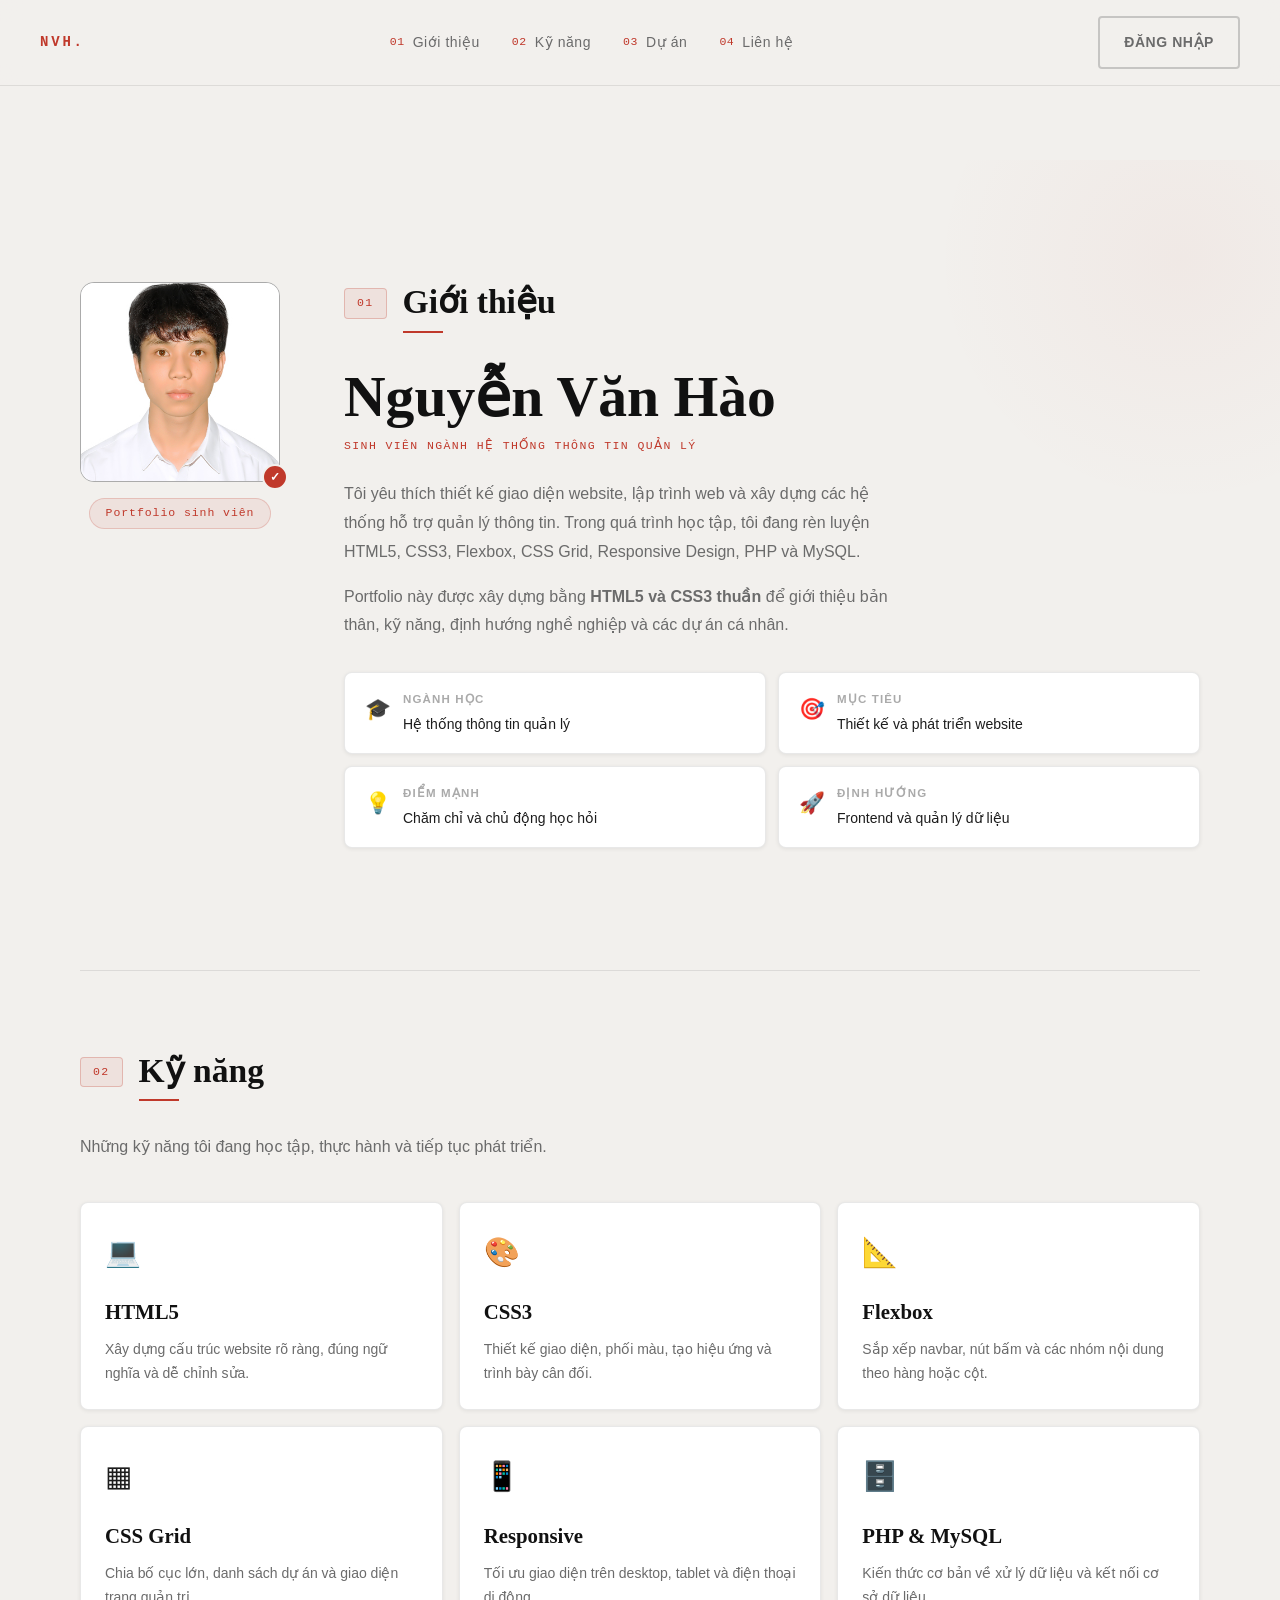
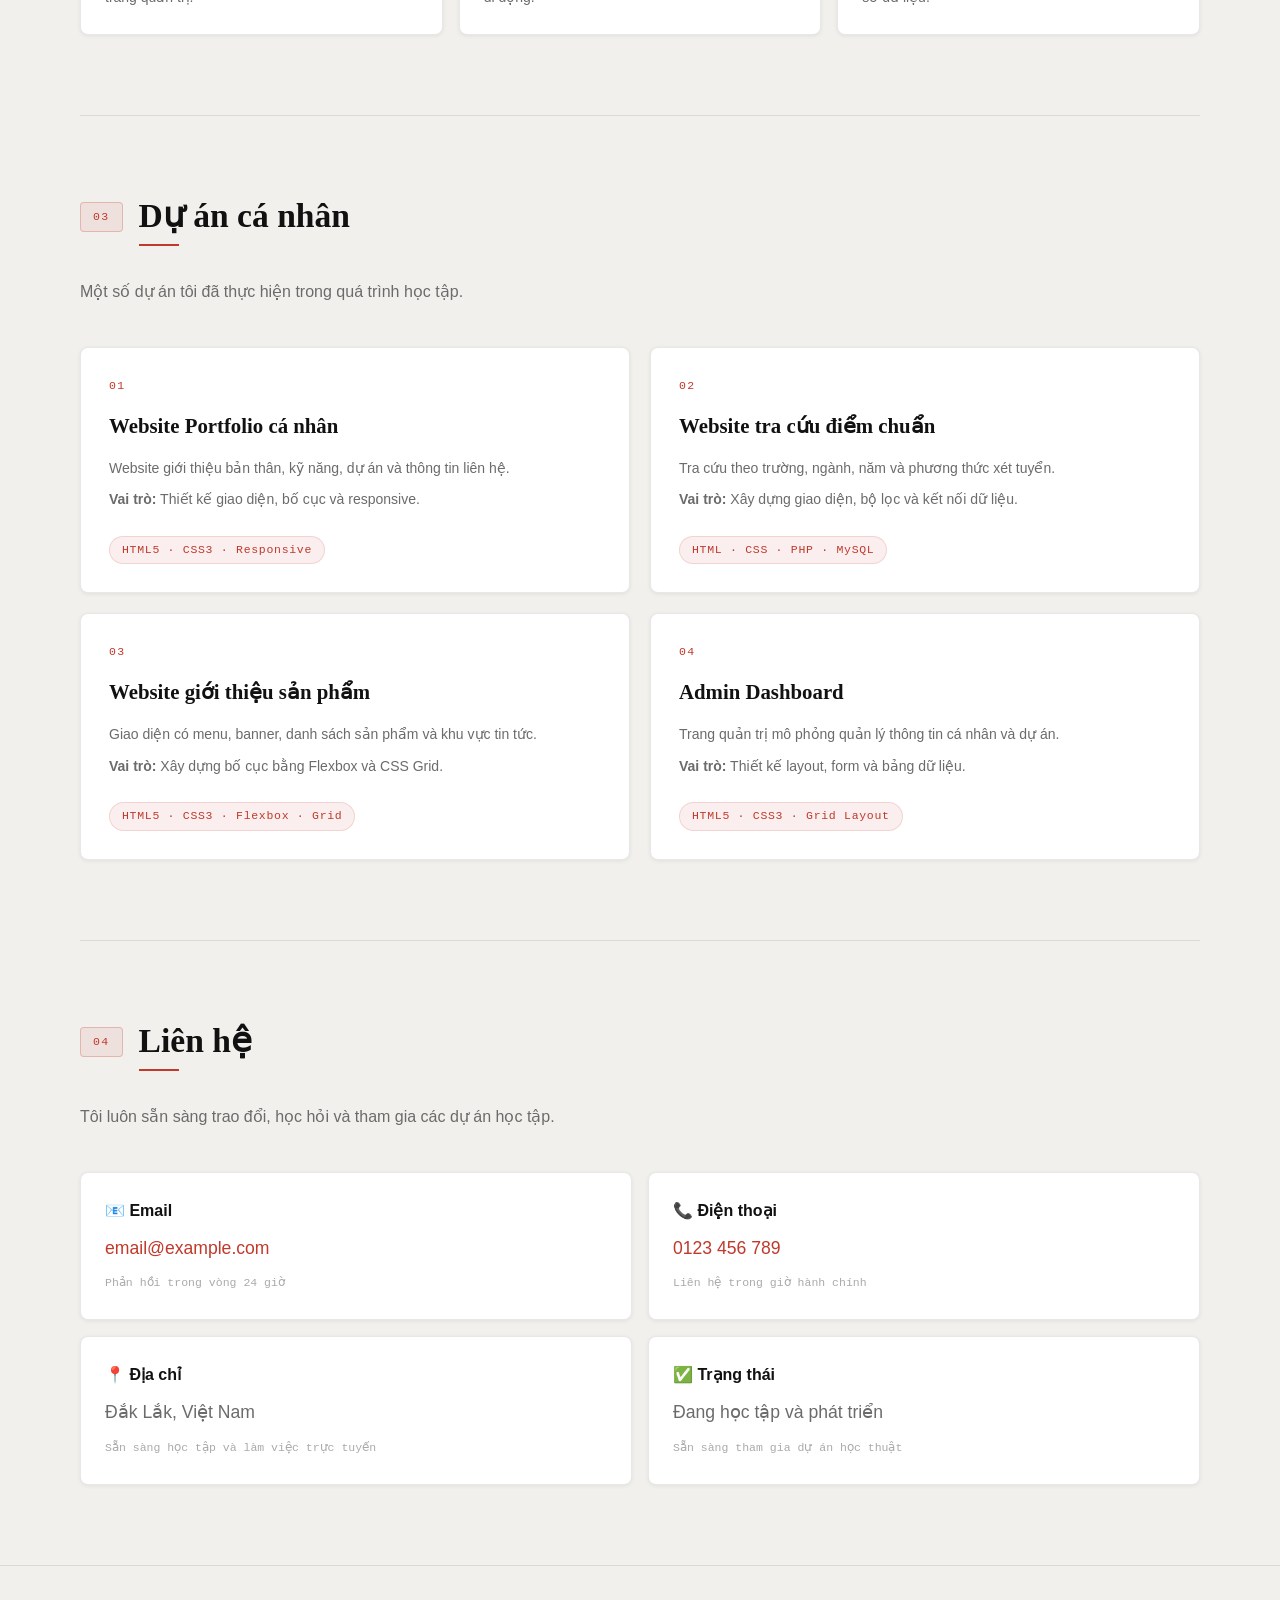
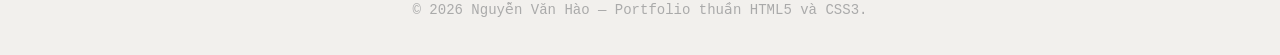
==== commit fcae43f8: "dfs" ====
--- a/index.html
+++ b/index.html
@@ -3,137 +3,219 @@
 <head>
     <meta charset="UTF-8">
     <meta name="viewport" content="width=device-width, initial-scale=1.0">
-    <meta name="description" content="Portfolio cá nhân của Nguyễn Văn Hào.">
-    <title>Portfolio - Nguyễn Văn Hào</title>
+    <meta name="description" content="Portfolio cá nhân của Nguyễn Văn Hào — Sinh viên ngành Hệ thống thông tin quản lý.">
+    <title>Portfolio — Nguyễn Văn Hào</title>
     <link rel="stylesheet" href="style.css">
 </head>
 <body class="portfolio-page">
+
+    <!-- ============================================================
+         HEADER / NAV — Flexbox: logo | menu | login
+         ============================================================ -->
     <header class="portfolio-cover">
         <nav class="portfolio-nav" aria-label="Điều hướng chính">
-            <a href="#home" class="portfolio-logo">Portfolio</a>
-            <a href="login.html" class="btn btn-ghost nav-login">
-    Đăng nhập
-            </a>
+            <a href="#home" class="portfolio-logo">NVH.</a>
 
             <ul class="main-menu">
-                <li>
-                    <a href="#about">
-                        <span>01</span>
-                        Giới thiệu
-                    </a>
-                </li>
-
-                <li>
-                    <a href="#skills">
-                        <span>02</span>
-                        Kỹ năng
-                    </a>
-                </li>
-
-                <li>
-                    <a href="#projects">
-                        <span>03</span>
-                        Dự án
-                    </a>
-                </li>
-
-                <li>
-                    <a href="#contact">
-                        <span>04</span>
-                        Liên hệ
-                    </a>
-                </li>
+                <li><a href="#about"><span>01</span> Giới thiệu</a></li>
+                <li><a href="#skills"><span>02</span> Kỹ năng</a></li>
+                <li><a href="#projects"><span>03</span> Dự án</a></li>
+                <li><a href="#contact"><span>04</span> Liên hệ</a></li>
             </ul>
+
+            <a href="login.html" class="btn btn-ghost nav-login">Đăng nhập</a>
         </nav>
     </header>
 
+    <!-- ============================================================
+         MAIN CONTENT
+         ============================================================ -->
     <main id="home" class="profile-container">
+
+        <!-- SECTION 01 — About / Hero -->
         <section id="about" class="hero-profile-section">
             <div class="hero-about-layout">
+
+                <!-- Avatar column — Flexbox (column) -->
                 <div class="hero-avatar-column">
                     <div class="profile-avatar">
-                        <img src="avatar.jpg" alt="Ảnh đại diện Nguyễn Văn Hào">
+                        <img src="avatar.jpg" alt="Ảnh đại diện Nguyễn Văn Hào" onerror="this.style.display='none'">
                         <span class="check-icon">✓</span>
                     </div>
                     <span class="badge">Portfolio sinh viên</span>
                 </div>
 
+                <!-- Content — Flexbox (column) -->
                 <div class="hero-about-content">
                     <div class="section-heading">
                         <span class="section-number">01</span>
-                        <div><h1>Giới thiệu</h1><div class="title-line"></div></div>
+                        <div>
+                            <h1>Giới thiệu</h1>
+                            <div class="title-line"></div>
+                        </div>
                     </div>
 
                     <h2>Nguyễn Văn Hào</h2>
                     <p class="profile-role">Sinh viên ngành Hệ thống thông tin quản lý</p>
+
                     <p class="profile-description">
-                        Tôi yêu thích thiết kế giao diện website, lập trình web và xây dựng
-                        các hệ thống hỗ trợ quản lý thông tin. Trong quá trình học tập,
-                        tôi đang rèn luyện HTML5, CSS3, Flexbox, CSS Grid,
-                        Responsive Design, PHP và MySQL.
+                        Tôi yêu thích thiết kế giao diện website, lập trình web và xây dựng các hệ thống
+                        hỗ trợ quản lý thông tin. Trong quá trình học tập, tôi đang rèn luyện HTML5, CSS3,
+                        Flexbox, CSS Grid, Responsive Design, PHP và MySQL.
                     </p>
                     <p class="profile-description">
-                        Portfolio này được xây dựng bằng <strong>HTML5 và CSS3 thuần</strong>
-                        để giới thiệu bản thân, kỹ năng, định hướng nghề nghiệp và các dự án cá nhân.
+                        Portfolio này được xây dựng bằng <strong>HTML5 và CSS3 thuần</strong> để giới thiệu
+                        bản thân, kỹ năng, định hướng nghề nghiệp và các dự án cá nhân.
                     </p>
 
+                    <!-- Summary Grid — CSS Grid (2 cột) -->
                     <div class="about-summary-grid">
-                        <article><span>🎓</span><div><h3>Ngành học</h3><p>Hệ thống thông tin quản lý</p></div></article>
-                        <article><span>🎯</span><div><h3>Mục tiêu</h3><p>Thiết kế và phát triển website</p></div></article>
-                        <article><span>💡</span><div><h3>Điểm mạnh</h3><p>Chăm chỉ và chủ động học hỏi</p></div></article>
-                        <article><span>🚀</span><div><h3>Định hướng</h3><p>Frontend và quản lý dữ liệu</p></div></article>
+                        <article>
+                            <span>🎓</span>
+                            <div><h3>Ngành học</h3><p>Hệ thống thông tin quản lý</p></div>
+                        </article>
+                        <article>
+                            <span>🎯</span>
+                            <div><h3>Mục tiêu</h3><p>Thiết kế và phát triển website</p></div>
+                        </article>
+                        <article>
+                            <span>💡</span>
+                            <div><h3>Điểm mạnh</h3><p>Chăm chỉ và chủ động học hỏi</p></div>
+                        </article>
+                        <article>
+                            <span>🚀</span>
+                            <div><h3>Định hướng</h3><p>Frontend và quản lý dữ liệu</p></div>
+                        </article>
                     </div>
                 </div>
             </div>
         </section>
 
         <div class="portfolio-content">
+
+            <!-- SECTION 02 — Skills -->
             <section id="skills" class="content-section section-soft">
                 <div class="section-heading">
                     <span class="section-number">02</span>
                     <div><h2>Kỹ năng</h2><div class="title-line"></div></div>
                 </div>
                 <p class="intro-text">Những kỹ năng tôi đang học tập, thực hành và tiếp tục phát triển.</p>
+
+                <!-- Service Grid — CSS Grid (3 cột) -->
                 <div class="service-grid">
-                    <article class="service-card"><div class="service-icon">💻</div><h3>HTML5</h3><p>Xây dựng cấu trúc website rõ ràng, đúng ngữ nghĩa và dễ chỉnh sửa.</p></article>
-                    <article class="service-card"><div class="service-icon">🎨</div><h3>CSS3</h3><p>Thiết kế giao diện, phối màu, tạo hiệu ứng và trình bày cân đối.</p></article>
-                    <article class="service-card"><div class="service-icon">📐</div><h3>Flexbox</h3><p>Sắp xếp navbar, nút bấm và các nhóm nội dung theo hàng hoặc cột.</p></article>
-                    <article class="service-card"><div class="service-icon">▦</div><h3>CSS Grid</h3><p>Chia bố cục lớn, danh sách dự án và giao diện trang quản trị.</p></article>
-                    <article class="service-card"><div class="service-icon">📱</div><h3>Responsive</h3><p>Tối ưu giao diện trên desktop, tablet và điện thoại.</p></article>
-                    <article class="service-card"><div class="service-icon">🗄️</div><h3>PHP & MySQL</h3><p>Kiến thức cơ bản về xử lý dữ liệu và kết nối cơ sở dữ liệu.</p></article>
+                    <article class="service-card">
+                        <div class="service-icon">💻</div>
+                        <h3>HTML5</h3>
+                        <p>Xây dựng cấu trúc website rõ ràng, đúng ngữ nghĩa và dễ chỉnh sửa.</p>
+                    </article>
+                    <article class="service-card">
+                        <div class="service-icon">🎨</div>
+                        <h3>CSS3</h3>
+                        <p>Thiết kế giao diện, phối màu, tạo hiệu ứng và trình bày cân đối.</p>
+                    </article>
+                    <article class="service-card">
+                        <div class="service-icon">📐</div>
+                        <h3>Flexbox</h3>
+                        <p>Sắp xếp navbar, nút bấm và các nhóm nội dung theo hàng hoặc cột.</p>
+                    </article>
+                    <article class="service-card">
+                        <div class="service-icon">▦</div>
+                        <h3>CSS Grid</h3>
+                        <p>Chia bố cục lớn, danh sách dự án và giao diện trang quản trị.</p>
+                    </article>
+                    <article class="service-card">
+                        <div class="service-icon">📱</div>
+                        <h3>Responsive</h3>
+                        <p>Tối ưu giao diện trên desktop, tablet và điện thoại di động.</p>
+                    </article>
+                    <article class="service-card">
+                        <div class="service-icon">🗄️</div>
+                        <h3>PHP &amp; MySQL</h3>
+                        <p>Kiến thức cơ bản về xử lý dữ liệu và kết nối cơ sở dữ liệu.</p>
+                    </article>
                 </div>
             </section>
 
+            <!-- SECTION 03 — Projects -->
             <section id="projects" class="content-section">
                 <div class="section-heading">
                     <span class="section-number">03</span>
                     <div><h2>Dự án cá nhân</h2><div class="title-line"></div></div>
                 </div>
                 <p class="intro-text">Một số dự án tôi đã thực hiện trong quá trình học tập.</p>
+
+                <!-- Project Grid — CSS Grid (2 cột) -->
                 <div class="project-grid">
-                    <article class="project-card"><span class="num">01</span><h3>Website Portfolio cá nhân</h3><p>Website giới thiệu bản thân, kỹ năng, dự án và thông tin liên hệ.</p><p><strong>Vai trò:</strong> Thiết kế giao diện, bố cục và responsive.</p><span class="tech-tag">HTML5 · CSS3 · Responsive</span></article>
-                    <article class="project-card"><span class="num">02</span><h3>Website tra cứu điểm chuẩn</h3><p>Tra cứu theo trường, ngành, năm và phương thức xét tuyển.</p><p><strong>Vai trò:</strong> Xây dựng giao diện, bộ lọc và kết nối dữ liệu.</p><span class="tech-tag">HTML · CSS · PHP · MySQL</span></article>
-                    <article class="project-card"><span class="num">03</span><h3>Website giới thiệu sản phẩm</h3><p>Giao diện có menu, banner, danh sách sản phẩm và khu vực tin tức.</p><p><strong>Vai trò:</strong> Xây dựng bố cục bằng Flexbox và CSS Grid.</p><span class="tech-tag">HTML5 · CSS3 · Flexbox · Grid</span></article>
-                    <article class="project-card"><span class="num">04</span><h3>Admin Dashboard</h3><p>Trang quản trị mô phỏng quản lý thông tin cá nhân và dự án.</p><p><strong>Vai trò:</strong> Thiết kế layout, form và bảng dữ liệu.</p><span class="tech-tag">HTML5 · CSS3 · Grid Layout</span></article>
+                    <article class="project-card">
+                        <span class="num">01</span>
+                        <h3>Website Portfolio cá nhân</h3>
+                        <p>Website giới thiệu bản thân, kỹ năng, dự án và thông tin liên hệ.</p>
+                        <p><strong>Vai trò:</strong> Thiết kế giao diện, bố cục và responsive.</p>
+                        <span class="tech-tag">HTML5 · CSS3 · Responsive</span>
+                    </article>
+                    <article class="project-card">
+                        <span class="num">02</span>
+                        <h3>Website tra cứu điểm chuẩn</h3>
+                        <p>Tra cứu theo trường, ngành, năm và phương thức xét tuyển.</p>
+                        <p><strong>Vai trò:</strong> Xây dựng giao diện, bộ lọc và kết nối dữ liệu.</p>
+                        <span class="tech-tag">HTML · CSS · PHP · MySQL</span>
+                    </article>
+                    <article class="project-card">
+                        <span class="num">03</span>
+                        <h3>Website giới thiệu sản phẩm</h3>
+                        <p>Giao diện có menu, banner, danh sách sản phẩm và khu vực tin tức.</p>
+                        <p><strong>Vai trò:</strong> Xây dựng bố cục bằng Flexbox và CSS Grid.</p>
+                        <span class="tech-tag">HTML5 · CSS3 · Flexbox · Grid</span>
+                    </article>
+                    <article class="project-card">
+                        <span class="num">04</span>
+                        <h3>Admin Dashboard</h3>
+                        <p>Trang quản trị mô phỏng quản lý thông tin cá nhân và dự án.</p>
+                        <p><strong>Vai trò:</strong> Thiết kế layout, form và bảng dữ liệu.</p>
+                        <span class="tech-tag">HTML5 · CSS3 · Grid Layout</span>
+                    </article>
                 </div>
             </section>
 
+            <!-- SECTION 04 — Contact -->
             <section id="contact" class="content-section section-soft">
                 <div class="section-heading">
                     <span class="section-number">04</span>
                     <div><h2>Liên hệ</h2><div class="title-line"></div></div>
                 </div>
                 <p class="intro-text">Tôi luôn sẵn sàng trao đổi, học hỏi và tham gia các dự án học tập.</p>
+
+                <!-- Contact Grid — CSS Grid (2 cột) -->
                 <div class="contact-grid">
-                    <article class="contact-card"><h3>📧 Email</h3><p><a href="mailto:email@example.com">email@example.com</a></p><small>Phản hồi trong vòng 24 giờ</small></article>
-                    <article class="contact-card"><h3>📞 Điện thoại</h3><p><a href="tel:0123456789">0123 456 789</a></p><small>Liên hệ trong giờ hành chính</small></article>
-                    <article class="contact-card"><h3>📍 Địa chỉ</h3><p>Đắk Lắk, Việt Nam</p><small>Sẵn sàng học tập và làm việc trực tuyến</small></article>
-                    <article class="contact-card"><h3>✅ Trạng thái</h3><p>Đang học tập và phát triển</p><small>Sẵn sàng tham gia dự án học thuật</small></article>
+                    <article class="contact-card">
+                        <h3>📧 Email</h3>
+                        <p><a href="mailto:email@example.com">email@example.com</a></p>
+                        <small>Phản hồi trong vòng 24 giờ</small>
+                    </article>
+                    <article class="contact-card">
+                        <h3>📞 Điện thoại</h3>
+                        <p><a href="tel:0123456789">0123 456 789</a></p>
+                        <small>Liên hệ trong giờ hành chính</small>
+                    </article>
+                    <article class="contact-card">
+                        <h3>📍 Địa chỉ</h3>
+                        <p>Đắk Lắk, Việt Nam</p>
+                        <small>Sẵn sàng học tập và làm việc trực tuyến</small>
+                    </article>
+                    <article class="contact-card">
+                        <h3>✅ Trạng thái</h3>
+                        <p>Đang học tập và phát triển</p>
+                        <small>Sẵn sàng tham gia dự án học thuật</small>
+                    </article>
                 </div>
             </section>
-        </div>
+
+        </div><!-- end .portfolio-content -->
     </main>
 
-    <footer class="portfolio-footer"><p>© 2026 Nguyễn Văn Hào — Portfolio thuần HTML5 và CSS3.</p></footer>
+    <footer class="portfolio-footer">
+        <p>© 2026 Nguyễn Văn Hào &mdash; Portfolio thuần HTML5 và CSS3.</p>
+    </footer>
+
 </body>
-</html>
+</html>
--- a/style.css
+++ b/style.css
@@ -1,341 +1,1254 @@
+/* ============================================================
+   CSS VARIABLES - Bắt buộc theo yêu cầu kỹ thuật
+   ============================================================ */
 :root {
-    --primary: #2563eb;
-    --secondary: #7c3aed;
-    --background: #f0f5ff;
-    --surface: #ffffff;
-    --surface-soft: #f8fafc;
-    --text: #0f172a;
-    --muted: #64748b;
-    --border: #dbeafe;
-    --success: #15803d;
-    --warning: #b45309;
-    --danger: #dc2626;
-
-    --font-small: 13px;
-    --font-normal: 16px;
-    --font-medium: 20px;
-    --font-large: 34px;
-    --font-title: 42px;
-
-    --radius-small: 8px;
-    --radius-medium: 16px;
-    --radius-large: 26px;
-    --radius-round: 999px;
-
-    --shadow-small: 0 6px 18px rgba(15, 23, 42, 0.08);
-    --shadow: 0 16px 38px rgba(15, 23, 42, 0.12);
-    --gradient: linear-gradient(135deg, var(--primary), var(--secondary));
-}
-
-* { margin: 0; padding: 0; box-sizing: border-box; }
-html { scroll-behavior: smooth; }
-body { font-family: Arial, sans-serif; font-size: var(--font-normal); line-height: 1.6; color: var(--text); background: var(--background); }
-a { color: inherit; text-decoration: none; }
+  /* Màu sắc chính */
+  --color-primary:        #ffffff;
+  --color-secondary:      #f5f3f0;
+  --color-accent:         #c0392b;
+  --color-accent-soft:    rgba(192, 57, 43, 0.08);
+  --color-background:     #f2f0ed;
+  --color-surface:        #ffffff;
+  --color-surface-alt:    #faf9f7;
+  --color-text:           #1c1c1c;
+  --color-text-muted:     #6b6b6b;
+  --color-text-dim:       #aaaaaa;
+  --color-border:         rgba(0,0,0,0.09);
+  --color-border-strong:  rgba(0,0,0,0.18);
+  --color-white:          #ffffff;
+  --color-heading:        #111111;
+
+  /* Typography */
+  --font-display:         'Georgia', 'Times New Roman', serif;
+  --font-body:            'Segoe UI', 'Helvetica Neue', Arial, sans-serif;
+  --font-mono:            'Courier New', monospace;
+
+  --fs-xs:    0.72rem;
+  --fs-sm:    0.875rem;
+  --fs-base:  1rem;
+  --fs-md:    1.1rem;
+  --fs-lg:    1.3rem;
+  --fs-xl:    1.65rem;
+  --fs-2xl:   2.1rem;
+  --fs-3xl:   2.8rem;
+  --fs-4xl:   3.6rem;
+
+  /* Khoảng cách */
+  --space-1:  0.25rem;
+  --space-2:  0.5rem;
+  --space-3:  0.75rem;
+  --space-4:  1rem;
+  --space-5:  1.25rem;
+  --space-6:  1.5rem;
+  --space-8:  2rem;
+  --space-10: 2.5rem;
+  --space-12: 3rem;
+  --space-16: 4rem;
+  --space-20: 5rem;
+  --space-24: 6rem;
+
+  /* Border Radius */
+  --radius-sm:   4px;
+  --radius-md:   8px;
+  --radius-lg:   14px;
+  --radius-xl:   22px;
+  --radius-full: 9999px;
+
+  /* Hiệu ứng */
+  --shadow-sm:   0 1px 4px rgba(0,0,0,0.07);
+  --shadow-md:   0 4px 16px rgba(0,0,0,0.09);
+  --shadow-lg:   0 8px 32px rgba(0,0,0,0.12);
+  --shadow-glow: 0 0 0 3px rgba(192, 57, 43, 0.15);
+
+  --transition: 0.25s cubic-bezier(0.4, 0, 0.2, 1);
+}
+
+/* ============================================================
+   RESET & BASE
+   ============================================================ */
+*, *::before, *::after {
+  box-sizing: border-box;
+  margin: 0;
+  padding: 0;
+}
+
+html {
+  scroll-behavior: smooth;
+  font-size: 16px;
+}
+
+body {
+  font-family: var(--font-body);
+  background-color: var(--color-background);
+  color: var(--color-text);
+  line-height: 1.75;
+  -webkit-font-smoothing: antialiased;
+}
+
+a {
+  color: inherit;
+  text-decoration: none;
+}
+
 ul { list-style: none; }
-img { display: block; max-width: 100%; }
-button, input, textarea { font: inherit; }
-
-.btn { display: inline-flex; align-items: center; justify-content: center; padding: 11px 20px; border: 0; border-radius: var(--radius-small); font-weight: 700; cursor: pointer; transition: .25s ease; }
-.btn-primary { color: white; background: var(--gradient); box-shadow: 0 8px 20px rgba(37,99,235,.25); }
-.btn-outline { color: var(--primary); background: transparent; border: 2px solid var(--primary); }
-.btn-ghost { color: white; background: rgba(255,255,255,.18); border: 1px solid rgba(255,255,255,.3); }
-.btn:hover { transform: translateY(-2px); }
-.full-width { width: 100%; }
-
-.portfolio-cover { min-height: 260px; background: radial-gradient(circle at 15% 20%, rgba(255,255,255,.25), transparent 24%), linear-gradient(135deg, #38bdf8, var(--primary), var(--secondary)); border-radius: 0 0 36px 36px; }
-.portfolio-nav, .profile-container { width: min(94%, 1280px); margin-inline: auto; }
-.portfolio-nav { padding: 24px 0; display: flex; justify-content: space-between; align-items: center; gap: 24px; }
-.portfolio-logo { color: white; font-size: 25px; font-weight: 800; }
-.main-menu { display: flex; align-items: center; gap: 8px; }
-.main-menu > li > a:not(.btn) { display: block; padding: 9px 12px; color: white; border-radius: var(--radius-small); font-size: var(--font-small); font-weight: 700; }
-.main-menu > li > a:not(.btn):hover { background: rgba(255,255,255,.18); }
-.profile-container { margin-top: -105px; padding-bottom: 56px; }
-.hero-profile-section, .content-section { background: var(--surface); border: 1px solid var(--border); border-radius: var(--radius-large); box-shadow: var(--shadow); }
-.hero-about-layout { min-height: 480px; padding: 44px 50px; display: grid; grid-template-columns: 240px minmax(0, 1fr); align-items: center; gap: 52px; }
-.hero-avatar-column { display: flex; flex-direction: column; align-items: center; gap: 16px; }
-.profile-avatar { position: relative; width: 210px; height: 260px; padding: 8px; border: 3px solid transparent; border-radius: 26px; background: linear-gradient(white, white) padding-box, var(--gradient) border-box; box-shadow: var(--shadow-small); }
-.profile-avatar img { width: 100%; height: 100%; object-fit: cover; object-position: center top; border-radius: 18px; }
-.check-icon { position: absolute; right: -4px; bottom: -4px; width: 36px; height: 36px; display: grid; place-items: center; color: white; background: var(--primary); border: 4px solid white; border-radius: 50%; font-weight: 800; }
-.badge, .tech-tag, .status { display: inline-block; border-radius: var(--radius-round); font-size: var(--font-small); font-weight: 700; }
-.badge { padding: 7px 13px; color: var(--primary); background: #eff6ff; }
-.section-heading { display: flex; align-items: flex-start; gap: 16px; margin-bottom: 20px; }
-.section-number { width: 44px; min-width: 44px; height: 44px; display: grid; place-items: center; color: white; background: var(--gradient); border-radius: 14px; font-weight: 800; }
-.section-heading h1, .section-heading h2 { font-size: var(--font-large); line-height: 1.15; }
-.title-line { width: 58px; height: 5px; margin-top: 8px; border-radius: var(--radius-round); background: var(--gradient); }
-.hero-about-content > h2 { margin-bottom: 6px; font-size: 32px; }
-.profile-role { margin-bottom: 16px; color: var(--primary); font-weight: 700; }
-.profile-description, .intro-text { color: var(--muted); line-height: 1.75; }
-.profile-description { max-width: 820px; margin-bottom: 12px; font-size: 15px; }
-.about-summary-grid { margin-top: 24px; display: grid; grid-template-columns: repeat(2, minmax(0, 1fr)); gap: 14px; }
-.about-summary-grid article { min-height: 82px; padding: 14px 16px; display: flex; align-items: center; gap: 13px; background: var(--surface-soft); border: 1px solid var(--border); border-radius: var(--radius-medium); }
-.about-summary-grid article > span { width: 42px; height: 42px; flex-shrink: 0; display: grid; place-items: center; background: #eff6ff; border-radius: 13px; font-size: 21px; }
-.about-summary-grid h3 { font-size: 14px; }
-.about-summary-grid p { color: var(--muted); font-size: var(--font-small); }
-.portfolio-content { margin-top: 26px; display: flex; flex-direction: column; gap: 24px; }
-.content-section { padding: 40px 44px; scroll-margin-top: 20px; }
-.section-soft { background: radial-gradient(circle at top right, rgba(37,99,235,.07), transparent 30%), var(--surface); }
-.intro-text { max-width: 850px; margin-bottom: 24px; }
-.service-grid { display: grid; grid-template-columns: repeat(3, minmax(0, 1fr)); gap: 18px; }
-.service-card { min-height: 210px; padding: 24px 20px; display: flex; flex-direction: column; align-items: center; text-align: center; background: var(--surface); border: 1px solid var(--border); border-radius: var(--radius-medium); box-shadow: var(--shadow-small); }
-.service-icon { width: 54px; height: 54px; margin-bottom: 14px; display: grid; place-items: center; background: #eff6ff; border-radius: 16px; font-size: 28px; }
-.service-card h3 { margin-bottom: 9px; font-size: 18px; }
-.service-card p { color: var(--muted); font-size: 14px; }
-.project-grid { display: grid; grid-template-columns: repeat(2, minmax(0, 1fr)); gap: 20px; }
-.project-card { min-height: 285px; padding: 26px; display: flex; flex-direction: column; background: var(--surface); border: 1px solid var(--border); border-radius: var(--radius-medium); box-shadow: var(--shadow-small); }
-.project-card .num { color: var(--primary); font-size: var(--font-large); font-weight: 800; }
-.project-card h3 { margin: 12px 0 10px; font-size: var(--font-medium); }
-.project-card p { margin-bottom: 12px; color: var(--muted); }
-.tech-tag { width: fit-content; margin-top: auto; padding: 7px 12px; color: var(--primary); background: #eff6ff; }
-.contact-grid { display: grid; grid-template-columns: repeat(2, minmax(0, 1fr)); gap: 18px; }
-.contact-card { min-height: 145px; padding: 24px; background: var(--surface); border: 1px solid var(--border); border-radius: var(--radius-medium); box-shadow: var(--shadow-small); }
-.contact-card h3 { margin-bottom: 10px; }
-.contact-card p { margin-bottom: 6px; }
-.contact-card a { color: var(--primary); font-weight: 700; }
-.contact-card small { color: var(--muted); }
-.portfolio-footer { padding: 26px 16px; text-align: center; color: var(--muted); }
-
-.login-page { min-height: 100vh; display: grid; place-items: center; background: radial-gradient(circle at top left, rgba(37,99,235,.18), transparent 35%), var(--background); }
-.login-container { width: min(92%, 430px); }
-.login-form { padding: 36px; background: var(--surface); border: 1px solid var(--border); border-radius: var(--radius-large); box-shadow: var(--shadow); }
-.login-avatar { width: 78px; height: 78px; margin: 0 auto 18px; display: grid; place-items: center; color: white; background: var(--gradient); border-radius: 50%; font-size: var(--font-medium); font-weight: 800; }
-.login-form h1, .login-form > p { text-align: center; }
-.login-form > p { margin: 6px 0 24px; color: var(--muted); }
-.form-group { margin-bottom: 18px; }
-.form-group label { display: block; margin-bottom: 7px; font-weight: 700; }
-.form-group input, .form-group textarea { width: 100%; padding: 12px 14px; color: var(--text); background: var(--surface-soft); border: 1px solid var(--border); border-radius: var(--radius-small); }
-.form-group input:focus, .form-group textarea:focus { outline: 2px solid rgba(37,99,235,.18); border-color: var(--primary); }
-.form-note { margin-top: 14px; color: var(--muted); font-size: var(--font-small); }
-.back-home { display: block; margin-top: 18px; text-align: center; color: var(--primary); font-weight: 700; }
-
-.admin-layout { min-height: 100vh; display: grid; grid-template-columns: 250px minmax(0, 1fr); }
-.sidebar { padding: 28px 22px; color: white; background: var(--gradient); }
-.sidebar-logo { width: 66px; height: 66px; display: grid; place-items: center; color: var(--primary); background: white; border-radius: var(--radius-medium); font-weight: 800; }
-.sidebar h2 { margin: 16px 0 2px; }
-.sidebar-tagline { margin-bottom: 28px; color: rgba(255,255,255,.75); font-size: var(--font-small); }
-.sidebar-menu { display: flex; flex-direction: column; gap: 9px; }
-.sidebar-menu a { display: block; padding: 11px 12px; border-radius: var(--radius-small); }
-.sidebar-menu a:hover { background: rgba(255,255,255,.18); }
-.admin-main { padding: 30px; }
-.admin-header, .toolbar, .form-actions { display: flex; justify-content: space-between; align-items: center; gap: 16px; }
-.admin-header { margin-bottom: 24px; }
-.admin-header p, .toolbar p { color: var(--primary); font-size: var(--font-small); font-weight: 700; text-transform: uppercase; }
-.admin-header h1 { font-size: 28px; }
-.stat-grid { margin-bottom: 24px; display: grid; grid-template-columns: repeat(3, 1fr); gap: 18px; }
-.stat-card { padding: 24px; text-align: center; background: var(--surface); border: 1px solid var(--border); border-radius: var(--radius-medium); box-shadow: var(--shadow-small); }
-.stat-icon { font-size: 28px; }
-.stat-card strong { display: block; color: var(--primary); font-size: var(--font-large); }
-.stat-card p { color: var(--muted); }
-.admin-section { margin-bottom: 24px; padding: 24px; background: var(--surface); border: 1px solid var(--border); border-radius: var(--radius-medium); box-shadow: var(--shadow-small); }
-.toolbar { margin-bottom: 20px; }
-.table-box { overflow-x: auto; }
-table { width: 100%; border-collapse: collapse; font-size: 14px; }
-th, td { padding: 13px 14px; text-align: left; border-bottom: 1px solid var(--border); }
-th { color: var(--primary); background: var(--background); }
-.status { padding: 5px 10px; }
-.status.done { color: var(--success); background: #dcfce7; }
-.status.doing { color: var(--warning); background: #fef3c7; }
-.btn-small { padding: 6px 10px; color: var(--primary); background: #eff6ff; border: 0; border-radius: var(--radius-small); cursor: pointer; }
-.btn-small.danger { color: var(--danger); background: #fef2f2; }
-.admin-form { display: flex; flex-direction: column; }
-.form-row { display: grid; grid-template-columns: 1fr 1fr; gap: 18px; }
-.form-actions { justify-content: flex-start; flex-wrap: wrap; }
-
-@media screen and (max-width: 1023px) {
-    .portfolio-nav, .profile-container { width: min(94%, 900px); }
-    .main-menu { flex-wrap: wrap; justify-content: flex-end; }
-    .profile-container { margin-top: -90px; }
-    .hero-about-layout { min-height: auto; padding: 36px; grid-template-columns: 190px minmax(0, 1fr); gap: 30px; }
-    .profile-avatar { width: 175px; height: 215px; }
-    .about-summary-grid { grid-template-columns: 1fr; }
-    .service-grid { grid-template-columns: repeat(2, minmax(0, 1fr)); }
-    .content-section { padding: 34px; }
-    .admin-layout { grid-template-columns: 200px minmax(0, 1fr); }
-    .stat-grid { grid-template-columns: repeat(2, 1fr); }
-}
-
-@media screen and (max-width: 767px) {
-    .portfolio-cover { min-height: 220px; border-radius: 0 0 26px 26px; }
-    .portfolio-nav, .profile-container { width: 100%; }
-    .portfolio-nav { padding: 18px 16px; }
-    .main-menu li:not(:last-child) { display: none; }
-    .profile-container { margin-top: -72px; padding: 0 16px 40px; }
-    .hero-about-layout { padding: 26px 22px; grid-template-columns: 1fr; gap: 24px; text-align: center; }
-    .profile-avatar { width: 145px; height: 175px; }
-    .section-heading { justify-content: center; text-align: left; }
-    .section-heading h1, .section-heading h2 { font-size: 27px; }
-    .about-summary-grid, .service-grid, .project-grid, .contact-grid, .stat-grid, .form-row { grid-template-columns: 1fr; }
-    .about-summary-grid { text-align: left; }
-    .portfolio-content { gap: 20px; }
-    .content-section { padding: 26px 22px; border-radius: 22px; }
-    .service-card, .project-card { min-height: auto; }
-    .admin-layout { grid-template-columns: 1fr; }
-    .sidebar { padding: 20px; }
-    .sidebar-menu { display: grid; grid-template-columns: repeat(2, 1fr); }
-    .admin-main { padding: 16px; }
-    .admin-header, .toolbar { align-items: flex-start; flex-direction: column; }
-    table { min-width: 680px; }
-}
-/* =========================================
-   MENU DOC CO DINH KHI CUON TRANG
-   ========================================= */
+
+img {
+  max-width: 100%;
+  display: block;
+}
+
+button {
+  font-family: inherit;
+  cursor: pointer;
+  border: none;
+  background: none;
+}
+
+input, textarea, select {
+  font-family: inherit;
+  font-size: var(--fs-base);
+}
+
+/* ============================================================
+   SHARED COMPONENTS
+   ============================================================ */
+
+/* --- Buttons --- */
+.btn {
+  display: inline-flex;
+  align-items: center;
+  gap: var(--space-2);
+  padding: var(--space-3) var(--space-6);
+  border-radius: var(--radius-sm);
+  font-size: var(--fs-sm);
+  font-weight: 600;
+  letter-spacing: 0.04em;
+  text-transform: uppercase;
+  transition: var(--transition);
+  cursor: pointer;
+  border: 2px solid transparent;
+}
+
+.btn-primary {
+  background: var(--color-accent);
+  color: #ffffff;
+  border-color: var(--color-accent);
+}
+.btn-primary:hover {
+  background: #a93226;
+  border-color: #a93226;
+  box-shadow: var(--shadow-glow);
+}
+
+.btn-outline {
+  background: transparent;
+  color: var(--color-accent);
+  border-color: var(--color-accent);
+}
+.btn-outline:hover {
+  background: var(--color-accent);
+  color: #ffffff;
+}
+
+.btn-ghost {
+  background: transparent;
+  color: var(--color-text-muted);
+  border-color: var(--color-border-strong);
+}
+.btn-ghost:hover {
+  color: var(--color-accent);
+  border-color: var(--color-accent);
+}
+
+.full-width { width: 100%; justify-content: center; }
+
+/* --- Section Heading --- */
+.section-heading {
+  display: flex;             /* FLEXBOX */
+  align-items: flex-start;
+  gap: var(--space-4);
+  margin-bottom: var(--space-8);
+}
+
+.section-number {
+  font-family: var(--font-mono);
+  font-size: var(--fs-xs);
+  color: var(--color-accent);
+  background: var(--color-accent-soft);
+  border: 1px solid rgba(192,57,43,0.25);
+  padding: var(--space-1) var(--space-3);
+  border-radius: var(--radius-sm);
+  letter-spacing: 0.12em;
+  margin-top: 6px;
+  white-space: nowrap;
+}
+
+.section-heading h1,
+.section-heading h2 {
+  font-family: var(--font-display);
+  font-size: var(--fs-2xl);
+  color: var(--color-heading);
+  line-height: 1.2;
+}
+
+.title-line {
+  width: 40px;
+  height: 2px;
+  background: var(--color-accent);
+  margin-top: var(--space-2);
+}
+
+.intro-text {
+  color: var(--color-text-muted);
+  font-size: var(--fs-base);
+  margin-bottom: var(--space-10);
+  max-width: 580px;
+  line-height: 1.8;
+}
+
+/* ============================================================
+   PORTFOLIO PAGE - HOMEPAGE
+   ============================================================ */
+
+/* --- Nav --- */
+.portfolio-nav {
+  display: flex;            /* FLEXBOX */
+  align-items: center;
+  justify-content: space-between;
+  padding: var(--space-4) var(--space-10);
+  position: fixed;
+  top: 0; left: 0; right: 0;
+  z-index: 100;
+  background: rgba(242, 240, 237, 0.94);
+  backdrop-filter: blur(12px);
+  border-bottom: 1px solid var(--color-border);
+}
+
+.portfolio-logo {
+  font-family: var(--font-mono);
+  font-size: var(--fs-sm);
+  color: var(--color-accent);
+  letter-spacing: 0.2em;
+  text-transform: uppercase;
+  font-weight: 700;
+}
 
 .main-menu {
-    position: fixed;
-    top: 50%;
-    right: 22px;
-    z-index: 1000;
-
-    transform: translateY(-50%);
-
-    display: flex;
+  display: flex;            /* FLEXBOX */
+  align-items: center;
+  gap: var(--space-8);
+}
+
+.main-menu a {
+  display: flex;
+  align-items: center;
+  gap: var(--space-2);
+  color: var(--color-text-muted);
+  font-size: var(--fs-sm);
+  letter-spacing: 0.04em;
+  transition: var(--transition);
+  position: relative;
+}
+
+.main-menu a::after {
+  content: '';
+  position: absolute;
+  bottom: -4px; left: 0; right: 0;
+  height: 1px;
+  background: var(--color-accent);
+  transform: scaleX(0);
+  transition: var(--transition);
+}
+
+.main-menu a:hover { color: var(--color-heading); }
+.main-menu a:hover::after { transform: scaleX(1); }
+
+.main-menu span {
+  font-family: var(--font-mono);
+  font-size: var(--fs-xs);
+  color: var(--color-accent);
+}
+
+.nav-login { font-size: var(--fs-sm); }
+
+/* --- Hero Section --- */
+.portfolio-cover {
+  min-height: 80px;
+}
+
+.profile-container {
+  padding-top: 80px;
+}
+
+.hero-profile-section {
+  padding: var(--space-20) 0;
+  min-height: 90vh;
+  display: flex;             /* FLEXBOX */
+  align-items: center;
+  position: relative;
+  overflow: hidden;
+}
+
+.hero-profile-section::before {
+  content: '';
+  position: absolute;
+  top: -150px; right: -150px;
+  width: 500px; height: 500px;
+  background: radial-gradient(circle, rgba(192,57,43,0.04) 0%, transparent 70%);
+  pointer-events: none;
+}
+
+.hero-about-layout {
+  display: flex;             /* FLEXBOX */
+  align-items: flex-start;
+  gap: var(--space-16);
+  max-width: 1200px;
+  margin: 0 auto;
+  width: 100%;
+  padding: 0 var(--space-10);
+}
+
+/* --- Avatar column --- */
+.hero-avatar-column {
+  display: flex;
+  flex-direction: column;
+  align-items: center;
+  gap: var(--space-4);
+  flex-shrink: 0;
+}
+
+.profile-avatar {
+  position: relative;
+  width: 200px;
+  height: 200px;
+}
+
+.profile-avatar img {
+  width: 100%;
+  height: 100%;
+  object-fit: cover;
+  border-radius: var(--radius-lg);
+  border: 1px solid var(--color-border-strong);
+}
+
+/* Fallback khi không có ảnh */
+.profile-avatar::before {
+  content: 'NVH';
+  position: absolute;
+  inset: 0;
+  display: flex;
+  align-items: center;
+  justify-content: center;
+  background: var(--color-surface);
+  border-radius: var(--radius-lg);
+  font-family: var(--font-display);
+  font-size: var(--fs-3xl);
+  color: var(--color-accent);
+  font-weight: 700;
+  letter-spacing: 0.05em;
+  z-index: 0;
+  border: 1px solid var(--color-border-strong);
+}
+
+.profile-avatar img { position: relative; z-index: 1; }
+
+.check-icon {
+  position: absolute;
+  bottom: -8px;
+  right: -8px;
+  z-index: 2;
+  background: var(--color-accent);
+  color: #ffffff;
+  width: 26px; height: 26px;
+  border-radius: var(--radius-full);
+  display: flex;
+  align-items: center;
+  justify-content: center;
+  font-size: var(--fs-xs);
+  font-weight: 700;
+  border: 2px solid var(--color-background);
+}
+
+.badge {
+  font-family: var(--font-mono);
+  font-size: var(--fs-xs);
+  color: var(--color-accent);
+  background: var(--color-accent-soft);
+  border: 1px solid rgba(192,57,43,0.2);
+  padding: var(--space-1) var(--space-4);
+  border-radius: var(--radius-full);
+  letter-spacing: 0.08em;
+  text-align: center;
+}
+
+/* --- Hero Content --- */
+.hero-about-content { flex: 1; }
+
+.hero-about-content h2 {
+  font-family: var(--font-display);
+  font-size: var(--fs-4xl);
+  color: var(--color-heading);
+  line-height: 1.1;
+  margin-bottom: var(--space-2);
+}
+
+.profile-role {
+  font-family: var(--font-mono);
+  font-size: var(--fs-xs);
+  color: var(--color-accent);
+  letter-spacing: 0.12em;
+  margin-bottom: var(--space-6);
+  text-transform: uppercase;
+}
+
+.profile-description {
+  color: var(--color-text-muted);
+  font-size: var(--fs-base);
+  margin-bottom: var(--space-4);
+  max-width: 560px;
+  line-height: 1.8;
+}
+
+/* --- About Summary Grid --- */
+.about-summary-grid {
+  display: grid;              /* CSS GRID */
+  grid-template-columns: repeat(2, 1fr);
+  gap: var(--space-3);
+  margin-top: var(--space-8);
+}
+
+.about-summary-grid article {
+  display: flex;             /* FLEXBOX */
+  align-items: flex-start;
+  gap: var(--space-3);
+  padding: var(--space-4) var(--space-5);
+  background: var(--color-surface);
+  border-radius: var(--radius-md);
+  border: 1px solid var(--color-border);
+  transition: var(--transition);
+  box-shadow: var(--shadow-sm);
+}
+
+.about-summary-grid article:hover {
+  border-color: rgba(192,57,43,0.3);
+  box-shadow: var(--shadow-md);
+}
+
+.about-summary-grid article > span {
+  font-size: 1.3rem;
+  flex-shrink: 0;
+  margin-top: 2px;
+}
+
+.about-summary-grid h3 {
+  font-size: var(--fs-xs);
+  color: var(--color-text-dim);
+  text-transform: uppercase;
+  letter-spacing: 0.1em;
+  margin-bottom: 3px;
+  font-weight: 600;
+}
+
+.about-summary-grid p {
+  font-size: var(--fs-sm);
+  color: var(--color-text);
+  font-weight: 500;
+}
+
+/* ============================================================
+   PORTFOLIO CONTENT SECTIONS
+   ============================================================ */
+.portfolio-content {
+  max-width: 1200px;
+  margin: 0 auto;
+  padding: 0 var(--space-10);
+}
+
+.content-section {
+  padding: var(--space-20) 0;
+  border-top: 1px solid var(--color-border);
+}
+
+/* --- Skills Grid --- */
+.service-grid {
+  display: grid;              /* CSS GRID */
+  grid-template-columns: repeat(3, 1fr);
+  gap: var(--space-4);
+}
+
+.service-card {
+  background: var(--color-surface);
+  border: 1px solid var(--color-border);
+  border-radius: var(--radius-md);
+  padding: var(--space-6);
+  transition: var(--transition);
+  position: relative;
+  overflow: hidden;
+  box-shadow: var(--shadow-sm);
+}
+
+.service-card::before {
+  content: '';
+  position: absolute;
+  top: 0; left: 0; right: 0;
+  height: 2px;
+  background: var(--color-accent);
+  transform: scaleX(0);
+  transition: var(--transition);
+}
+
+.service-card:hover {
+  border-color: rgba(192,57,43,0.25);
+  transform: translateY(-3px);
+  box-shadow: var(--shadow-md);
+}
+
+.service-card:hover::before { transform: scaleX(1); }
+
+.service-icon {
+  font-size: 1.8rem;
+  margin-bottom: var(--space-4);
+}
+
+.service-card h3 {
+  font-family: var(--font-display);
+  font-size: var(--fs-lg);
+  color: var(--color-heading);
+  margin-bottom: var(--space-2);
+}
+
+.service-card p {
+  color: var(--color-text-muted);
+  font-size: var(--fs-sm);
+  line-height: 1.7;
+}
+
+/* --- Projects Grid --- */
+.project-grid {
+  display: grid;              /* CSS GRID */
+  grid-template-columns: repeat(2, 1fr);
+  gap: var(--space-5);
+}
+
+.project-card {
+  background: var(--color-surface);
+  border: 1px solid var(--color-border);
+  border-radius: var(--radius-md);
+  padding: var(--space-7, 1.75rem);
+  transition: var(--transition);
+  box-shadow: var(--shadow-sm);
+}
+
+.project-card:hover {
+  border-color: rgba(192,57,43,0.25);
+  box-shadow: var(--shadow-md);
+  transform: translateY(-2px);
+}
+
+.project-card .num {
+  font-family: var(--font-mono);
+  font-size: var(--fs-xs);
+  color: var(--color-accent);
+  display: block;
+  margin-bottom: var(--space-3);
+  letter-spacing: 0.12em;
+}
+
+.project-card h3 {
+  font-family: var(--font-display);
+  font-size: var(--fs-lg);
+  color: var(--color-heading);
+  margin-bottom: var(--space-3);
+}
+
+.project-card p {
+  color: var(--color-text-muted);
+  font-size: var(--fs-sm);
+  margin-bottom: var(--space-2);
+  line-height: 1.7;
+}
+
+.tech-tag {
+  display: inline-block;
+  margin-top: var(--space-4);
+  font-family: var(--font-mono);
+  font-size: var(--fs-xs);
+  color: var(--color-accent);
+  background: var(--color-accent-soft);
+  padding: 3px var(--space-3);
+  border-radius: var(--radius-full);
+  letter-spacing: 0.06em;
+  border: 1px solid rgba(192,57,43,0.15);
+}
+
+/* --- Contact Grid --- */
+.contact-grid {
+  display: grid;              /* CSS GRID */
+  grid-template-columns: repeat(2, 1fr);
+  gap: var(--space-4);
+}
+
+.contact-card {
+  background: var(--color-surface);
+  border: 1px solid var(--color-border);
+  border-radius: var(--radius-md);
+  padding: var(--space-6);
+  transition: var(--transition);
+  box-shadow: var(--shadow-sm);
+}
+
+.contact-card:hover {
+  border-color: rgba(192,57,43,0.25);
+  box-shadow: var(--shadow-md);
+}
+
+.contact-card h3 {
+  font-size: var(--fs-base);
+  color: var(--color-heading);
+  margin-bottom: var(--space-2);
+  font-weight: 600;
+}
+
+.contact-card p {
+  color: var(--color-text-muted);
+  font-size: var(--fs-md);
+  margin-bottom: var(--space-1);
+}
+
+.contact-card a {
+  color: var(--color-accent);
+  transition: var(--transition);
+}
+
+.contact-card a:hover { text-decoration: underline; }
+
+.contact-card small {
+  font-size: var(--fs-xs);
+  color: var(--color-text-dim);
+  font-family: var(--font-mono);
+}
+
+/* --- Footer --- */
+.portfolio-footer {
+  border-top: 1px solid var(--color-border);
+  padding: var(--space-8) var(--space-10);
+  text-align: center;
+  color: var(--color-text-dim);
+  font-size: var(--fs-sm);
+  font-family: var(--font-mono);
+}
+
+/* ============================================================
+   LOGIN PAGE
+   ============================================================ */
+.login-page {
+  min-height: 100vh;
+  display: flex;             /* FLEXBOX */
+  align-items: center;
+  justify-content: center;
+  background: var(--color-background);
+  position: relative;
+  overflow: hidden;
+}
+
+.login-page::before {
+  content: '';
+  position: fixed;
+  inset: 0;
+  background: radial-gradient(ellipse at 30% 50%, rgba(192,57,43,0.04) 0%, transparent 60%);
+  pointer-events: none;
+}
+
+.login-page::after {
+  content: '';
+  position: fixed;
+  inset: 0;
+  background-image:
+    linear-gradient(rgba(0,0,0,0.03) 1px, transparent 1px),
+    linear-gradient(90deg, rgba(0,0,0,0.03) 1px, transparent 1px);
+  background-size: 48px 48px;
+  pointer-events: none;
+}
+
+.login-container {
+  position: relative;
+  z-index: 1;
+  width: 100%;
+  max-width: 420px;
+  padding: var(--space-6);
+}
+
+.login-form {
+  background: var(--color-surface);
+  border: 1px solid var(--color-border);
+  border-radius: var(--radius-xl);
+  padding: var(--space-10) var(--space-8);
+  box-shadow: var(--shadow-lg);
+}
+
+.login-avatar {
+  width: 64px; height: 64px;
+  background: var(--color-accent);
+  border-radius: var(--radius-lg);
+  display: flex;
+  align-items: center;
+  justify-content: center;
+  font-family: var(--font-mono);
+  font-size: var(--fs-lg);
+  font-weight: 700;
+  color: #ffffff;
+  margin: 0 auto var(--space-6);
+  box-shadow: 0 4px 16px rgba(192,57,43,0.25);
+}
+
+.login-form h1 {
+  font-family: var(--font-display);
+  font-size: var(--fs-2xl);
+  color: var(--color-heading);
+  text-align: center;
+  margin-bottom: var(--space-2);
+}
+
+.login-form > p {
+  text-align: center;
+  color: var(--color-text-muted);
+  font-size: var(--fs-sm);
+  margin-bottom: var(--space-8);
+  line-height: 1.6;
+}
+
+/* Form groups */
+.form-group {
+  margin-bottom: var(--space-5);
+}
+
+.form-group label {
+  display: block;
+  font-size: var(--fs-xs);
+  font-weight: 600;
+  letter-spacing: 0.09em;
+  text-transform: uppercase;
+  color: var(--color-text-muted);
+  margin-bottom: var(--space-2);
+  font-family: var(--font-mono);
+}
+
+.form-group input,
+.form-group textarea {
+  width: 100%;
+  background: var(--color-background);
+  border: 1px solid var(--color-border-strong);
+  border-radius: var(--radius-md);
+  color: var(--color-text);
+  padding: var(--space-3) var(--space-4);
+  transition: var(--transition);
+  outline: none;
+  resize: vertical;
+}
+
+.form-group input:focus,
+.form-group textarea:focus {
+  border-color: var(--color-accent);
+  box-shadow: var(--shadow-glow);
+}
+
+.form-group input::placeholder { color: var(--color-text-dim); }
+
+.form-note {
+  text-align: center;
+  color: var(--color-text-dim);
+  font-size: var(--fs-xs);
+  font-family: var(--font-mono);
+  margin-top: var(--space-5);
+  line-height: 1.6;
+}
+
+.back-home {
+  display: block;
+  text-align: center;
+  color: var(--color-text-muted);
+  font-size: var(--fs-sm);
+  margin-top: var(--space-4);
+  transition: var(--transition);
+}
+
+.back-home:hover { color: var(--color-accent); }
+
+/* ============================================================
+   ADMIN DASHBOARD
+   ============================================================ */
+
+/* Grid layout cho admin - CSS GRID */
+.admin-layout {
+  display: grid;              /* CSS GRID */
+  grid-template-columns: 230px 1fr;
+  min-height: 100vh;
+}
+
+/* --- Sidebar --- */
+.sidebar {
+  background: var(--color-surface);
+  border-right: 1px solid var(--color-border);
+  padding: var(--space-8) var(--space-6);
+  position: sticky;
+  top: 0;
+  height: 100vh;
+  overflow-y: auto;
+  display: flex;              /* FLEXBOX */
+  flex-direction: column;
+  gap: var(--space-2);
+}
+
+.sidebar-logo {
+  width: 44px; height: 44px;
+  background: var(--color-accent);
+  border-radius: var(--radius-md);
+  display: flex;
+  align-items: center;
+  justify-content: center;
+  font-family: var(--font-mono);
+  font-size: var(--fs-sm);
+  font-weight: 700;
+  color: #ffffff;
+  margin-bottom: var(--space-2);
+}
+
+.sidebar h2 {
+  font-family: var(--font-display);
+  font-size: var(--fs-lg);
+  color: var(--color-heading);
+}
+
+.sidebar-tagline {
+  font-family: var(--font-mono);
+  font-size: var(--fs-xs);
+  color: var(--color-accent);
+  letter-spacing: 0.08em;
+  text-transform: uppercase;
+  padding-bottom: var(--space-5);
+  border-bottom: 1px solid var(--color-border);
+}
+
+.sidebar-menu {
+  display: flex;              /* FLEXBOX */
+  flex-direction: column;
+  gap: var(--space-1);
+  margin-top: var(--space-2);
+}
+
+.sidebar-menu a {
+  display: flex;
+  align-items: center;
+  gap: var(--space-3);
+  color: var(--color-text-muted);
+  font-size: var(--fs-sm);
+  padding: var(--space-3) var(--space-4);
+  border-radius: var(--radius-md);
+  transition: var(--transition);
+  border: 1px solid transparent;
+}
+
+.sidebar-menu a:hover {
+  color: var(--color-heading);
+  background: var(--color-background);
+  border-color: var(--color-border);
+}
+
+.sidebar-menu li:first-child a {
+  color: var(--color-accent);
+  background: var(--color-accent-soft);
+  border-color: rgba(192,57,43,0.2);
+}
+
+/* --- Admin Main --- */
+.admin-main {
+  background: var(--color-background);
+  overflow-y: auto;
+}
+
+/* --- Admin Header --- */
+.admin-header {
+  display: flex;              /* FLEXBOX */
+  align-items: center;
+  justify-content: space-between;
+  padding: var(--space-5) var(--space-8);
+  border-bottom: 1px solid var(--color-border);
+  background: var(--color-surface);
+  position: sticky;
+  top: 0;
+  z-index: 10;
+  box-shadow: var(--shadow-sm);
+}
+
+.admin-header p {
+  font-family: var(--font-mono);
+  font-size: var(--fs-xs);
+  color: var(--color-accent);
+  text-transform: uppercase;
+  letter-spacing: 0.1em;
+  margin-bottom: 3px;
+}
+
+.admin-header h1 {
+  font-family: var(--font-display);
+  font-size: var(--fs-xl);
+  color: var(--color-heading);
+}
+
+/* --- Stat Grid --- */
+.stat-grid {
+  display: grid;              /* CSS GRID */
+  grid-template-columns: repeat(3, 1fr);
+  gap: var(--space-5);
+  padding: var(--space-8);
+}
+
+.stat-card {
+  background: var(--color-surface);
+  border: 1px solid var(--color-border);
+  border-radius: var(--radius-md);
+  padding: var(--space-6);
+  display: flex;              /* FLEXBOX */
+  align-items: center;
+  gap: var(--space-4);
+  transition: var(--transition);
+  box-shadow: var(--shadow-sm);
+}
+
+.stat-card:hover {
+  border-color: rgba(192,57,43,0.25);
+  box-shadow: var(--shadow-md);
+}
+
+.stat-icon {
+  font-size: 1.8rem;
+  width: 48px; height: 48px;
+  background: var(--color-accent-soft);
+  border-radius: var(--radius-md);
+  display: flex;
+  align-items: center;
+  justify-content: center;
+  flex-shrink: 0;
+  border: 1px solid rgba(192,57,43,0.12);
+}
+
+.stat-card strong {
+  display: block;
+  font-family: var(--font-display);
+  font-size: var(--fs-2xl);
+  color: var(--color-heading);
+  line-height: 1;
+  margin-bottom: 3px;
+}
+
+.stat-card p {
+  color: var(--color-text-muted);
+  font-size: var(--fs-sm);
+}
+
+/* --- Admin Section --- */
+.admin-section {
+  margin: 0 var(--space-8) var(--space-8);
+  background: var(--color-surface);
+  border: 1px solid var(--color-border);
+  border-radius: var(--radius-lg);
+  overflow: hidden;
+  box-shadow: var(--shadow-sm);
+}
+
+/* --- Toolbar --- */
+.toolbar {
+  display: flex;              /* FLEXBOX */
+  align-items: center;
+  justify-content: space-between;
+  padding: var(--space-5) var(--space-6);
+  border-bottom: 1px solid var(--color-border);
+  background: var(--color-surface-alt);
+}
+
+.toolbar p {
+  font-family: var(--font-mono);
+  font-size: var(--fs-xs);
+  color: var(--color-text-dim);
+  text-transform: uppercase;
+  letter-spacing: 0.09em;
+  margin-bottom: 3px;
+}
+
+.toolbar h2 {
+  font-family: var(--font-display);
+  font-size: var(--fs-lg);
+  color: var(--color-heading);
+}
+
+/* --- Table --- */
+.table-box {
+  overflow-x: auto;
+}
+
+table {
+  width: 100%;
+  border-collapse: collapse;
+}
+
+thead tr {
+  background: var(--color-surface-alt);
+  border-bottom: 1px solid var(--color-border-strong);
+}
+
+th {
+  padding: var(--space-3) var(--space-6);
+  text-align: left;
+  font-family: var(--font-mono);
+  font-size: var(--fs-xs);
+  color: var(--color-text-dim);
+  text-transform: uppercase;
+  letter-spacing: 0.1em;
+  font-weight: 600;
+}
+
+td {
+  padding: var(--space-4) var(--space-6);
+  border-top: 1px solid var(--color-border);
+  font-size: var(--fs-sm);
+  color: var(--color-text);
+  vertical-align: middle;
+}
+
+tbody tr { transition: var(--transition); }
+tbody tr:hover { background: var(--color-background); }
+
+.status {
+  display: inline-block;
+  padding: 3px var(--space-3);
+  border-radius: var(--radius-full);
+  font-family: var(--font-mono);
+  font-size: var(--fs-xs);
+  font-weight: 600;
+  letter-spacing: 0.06em;
+}
+
+.status.done {
+  background: rgba(22, 163, 74, 0.1);
+  color: #15803d;
+  border: 1px solid rgba(22, 163, 74, 0.25);
+}
+
+.status.doing {
+  background: rgba(180, 120, 0, 0.1);
+  color: #92650a;
+  border: 1px solid rgba(180, 120, 0, 0.25);
+}
+
+.btn-small {
+  padding: 4px var(--space-3);
+  border-radius: var(--radius-sm);
+  font-size: var(--fs-xs);
+  font-weight: 600;
+  letter-spacing: 0.04em;
+  cursor: pointer;
+  border: 1px solid rgba(192,57,43,0.3);
+  background: var(--color-accent-soft);
+  color: var(--color-accent);
+  transition: var(--transition);
+  margin-right: var(--space-1);
+}
+
+.btn-small:hover {
+  background: var(--color-accent);
+  color: #ffffff;
+  border-color: var(--color-accent);
+}
+
+.btn-small.danger {
+  border-color: rgba(185,28,28,0.3);
+  background: rgba(185,28,28,0.07);
+  color: #b91c1c;
+}
+
+.btn-small.danger:hover {
+  background: #b91c1c;
+  color: #ffffff;
+  border-color: #b91c1c;
+}
+
+/* --- Admin Form --- */
+.admin-form {
+  padding: var(--space-6);
+}
+
+.form-row {
+  display: grid;              /* CSS GRID */
+  grid-template-columns: repeat(2, 1fr);
+  gap: var(--space-5);
+  margin-bottom: var(--space-5);
+}
+
+.form-actions {
+  display: flex;              /* FLEXBOX */
+  align-items: center;
+  gap: var(--space-4);
+  margin-top: var(--space-6);
+}
+
+/* ============================================================
+   RESPONSIVE - TABLET (768px ≤ width < 1024px)
+   ============================================================ */
+@media (max-width: 1023px) {
+  .portfolio-nav {
+    padding: var(--space-4) var(--space-6);
+  }
+
+  .main-menu { gap: var(--space-5); }
+
+  .hero-profile-section {
+    padding: var(--space-16) 0;
+  }
+
+  .hero-about-layout {
     flex-direction: column;
-    align-items: stretch;
-    gap: 10px;
-
-    padding: 12px;
-
-    background: rgba(255, 255, 255, 0.92);
-    border: 1px solid var(--border);
-    border-radius: 20px;
-    box-shadow: var(--shadow);
-
-    backdrop-filter: blur(10px);
-}
-
-/* Ghi de CSS menu ngang cu */
-.main-menu > li > a:not(.btn) {
-    width: 132px;
-    min-height: 48px;
-    padding: 10px 13px;
-
-    display: flex;
     align-items: center;
-    gap: 10px;
-
-    color: var(--text);
-    background: var(--surface-soft);
-    border: 1px solid transparent;
-    border-radius: 14px;
-
-    font-size: var(--font-small);
-    font-weight: 700;
-
-    transition: 0.25s ease;
-}
-
-.main-menu > li > a:not(.btn) span {
-    width: 28px;
-    height: 28px;
-    flex-shrink: 0;
-
-    display: grid;
-    place-items: center;
-
-    color: var(--primary);
-    background: #eff6ff;
-    border-radius: 9px;
-
-    font-size: 11px;
-    font-weight: 800;
-}
-
-.main-menu > li > a:not(.btn):hover {
-    color: white;
-    background: var(--gradient);
-    border-color: transparent;
-
-    transform: translateX(-5px);
-    box-shadow: 0 10px 24px rgba(37, 99, 235, 0.22);
-}
-
-.main-menu > li > a:not(.btn):hover span {
-    color: var(--primary);
-    background: white;
-}
-
-/* Nut dang nhap van nam tren navbar */
-.nav-login {
-    margin-left: auto;
-}
-
-/* Tranh menu che noi dung tren desktop */
-@media screen and (min-width: 1300px) {
-    .profile-container {
-        padding-right: 165px;
-    }
-}
-
-/* Tablet: menu gon hon */
-@media screen and (min-width: 768px) and (max-width: 1299px) {
-    .main-menu {
-        right: 12px;
-        padding: 9px;
-    }
-
-    .main-menu > li > a:not(.btn) {
-        width: 52px;
-        height: 52px;
-        min-height: 52px;
-        padding: 8px;
-
-        justify-content: center;
-
-        font-size: 0;
-    }
-
-    .main-menu > li > a:not(.btn) span {
-        width: 32px;
-        height: 32px;
-        font-size: 11px;
-    }
-}
-
-/* Mobile: doi thanh thanh dieu huong duoi man hinh */
-@media screen and (max-width: 767px) {
-    .main-menu {
-        top: auto;
-        right: 12px;
-        bottom: 12px;
-        left: 12px;
-
-        transform: none;
-
-        display: grid;
-        grid-template-columns: repeat(4, 1fr);
-        gap: 7px;
-
-        padding: 9px;
-        border-radius: 18px;
-    }
-
-    .main-menu li {
-        display: block !important;
-    }
-
-    .main-menu > li > a:not(.btn) {
-        width: 100%;
-        min-height: 54px;
-        padding: 7px 4px;
-
-        flex-direction: column;
-        justify-content: center;
-        gap: 3px;
-
-        font-size: 10px;
-    }
-
-    .main-menu > li > a:not(.btn) span {
-        width: 25px;
-        height: 25px;
-        font-size: 9px;
-    }
-
-    .main-menu > li > a:not(.btn):hover {
-        transform: translateY(-3px);
-    }
-
-    /* Chua khoang trong de menu duoi khong che footer */
-    body {
-        padding-bottom: 90px;
-    }
+    text-align: center;
+    gap: var(--space-10);
+    padding: 0 var(--space-6);
+  }
+
+  .profile-avatar {
+    width: 160px;
+    height: 160px;
+  }
+
+  .hero-about-content h2 { font-size: var(--fs-3xl); }
+
+  .about-summary-grid {
+    grid-template-columns: repeat(2, 1fr);
+    margin: var(--space-8) auto 0;
+  }
+
+  .portfolio-content { padding: 0 var(--space-6); }
+
+  .service-grid { grid-template-columns: repeat(2, 1fr); }
+
+  .project-grid { grid-template-columns: 1fr; }
+
+  .contact-grid { grid-template-columns: repeat(2, 1fr); }
+
+  .admin-layout {
+    grid-template-columns: 200px 1fr;
+  }
+
+  .stat-grid { grid-template-columns: 1fr 1fr; }
+
+  .form-row { grid-template-columns: 1fr; }
+}
+
+/* ============================================================
+   RESPONSIVE - MOBILE (width < 768px)
+   ============================================================ */
+@media (max-width: 767px) {
+  .portfolio-nav {
+    padding: var(--space-4);
+    flex-wrap: wrap;
+    gap: var(--space-3);
+  }
+
+  .main-menu {
+    display: none;
+  }
+
+  .hero-profile-section {
+    padding: var(--space-12) 0;
+    min-height: auto;
+  }
+
+  .hero-about-layout {
+    padding: 0 var(--space-4);
+  }
+
+  .hero-about-content h2 { font-size: var(--fs-2xl); }
+
+  .about-summary-grid {
+    grid-template-columns: 1fr;
+  }
+
+  .portfolio-content { padding: 0 var(--space-4); }
+
+  .content-section { padding: var(--space-12) 0; }
+
+  .service-grid { grid-template-columns: 1fr; }
+
+  .project-grid { grid-template-columns: 1fr; }
+
+  .contact-grid { grid-template-columns: 1fr; }
+
+  .section-heading h1,
+  .section-heading h2 { font-size: var(--fs-xl); }
+
+  .portfolio-footer {
+    padding: var(--space-6) var(--space-4);
+  }
+
+  .admin-layout {
+    grid-template-columns: 1fr;
+    grid-template-rows: auto 1fr;
+  }
+
+  .sidebar {
+    position: static;
+    height: auto;
+    flex-direction: row;
+    flex-wrap: wrap;
+    padding: var(--space-4);
+    gap: var(--space-2);
+    align-items: center;
+  }
+
+  .sidebar h2 { font-size: var(--fs-base); }
+
+  .sidebar-tagline { display: none; }
+
+  .sidebar-menu {
+    flex-direction: row;
+    flex-wrap: wrap;
+    width: 100%;
+    margin-top: var(--space-2);
+    border-top: 1px solid var(--color-border);
+    padding-top: var(--space-2);
+  }
+
+  .sidebar-menu a {
+    font-size: var(--fs-xs);
+    padding: var(--space-2) var(--space-3);
+  }
+
+  .admin-header {
+    flex-direction: column;
+    align-items: flex-start;
+    gap: var(--space-4);
+    padding: var(--space-4);
+  }
+
+  .stat-grid {
+    grid-template-columns: 1fr;
+    padding: var(--space-4);
+    gap: var(--space-4);
+  }
+
+  .admin-section {
+    margin: 0 var(--space-4) var(--space-4);
+  }
+
+  .toolbar {
+    flex-direction: column;
+    align-items: flex-start;
+    gap: var(--space-3);
+  }
+
+  .form-row { grid-template-columns: 1fr; }
+
+  .login-container { padding: var(--space-4); }
+
+  .login-form {
+    padding: var(--space-8) var(--space-5);
+  }
 }
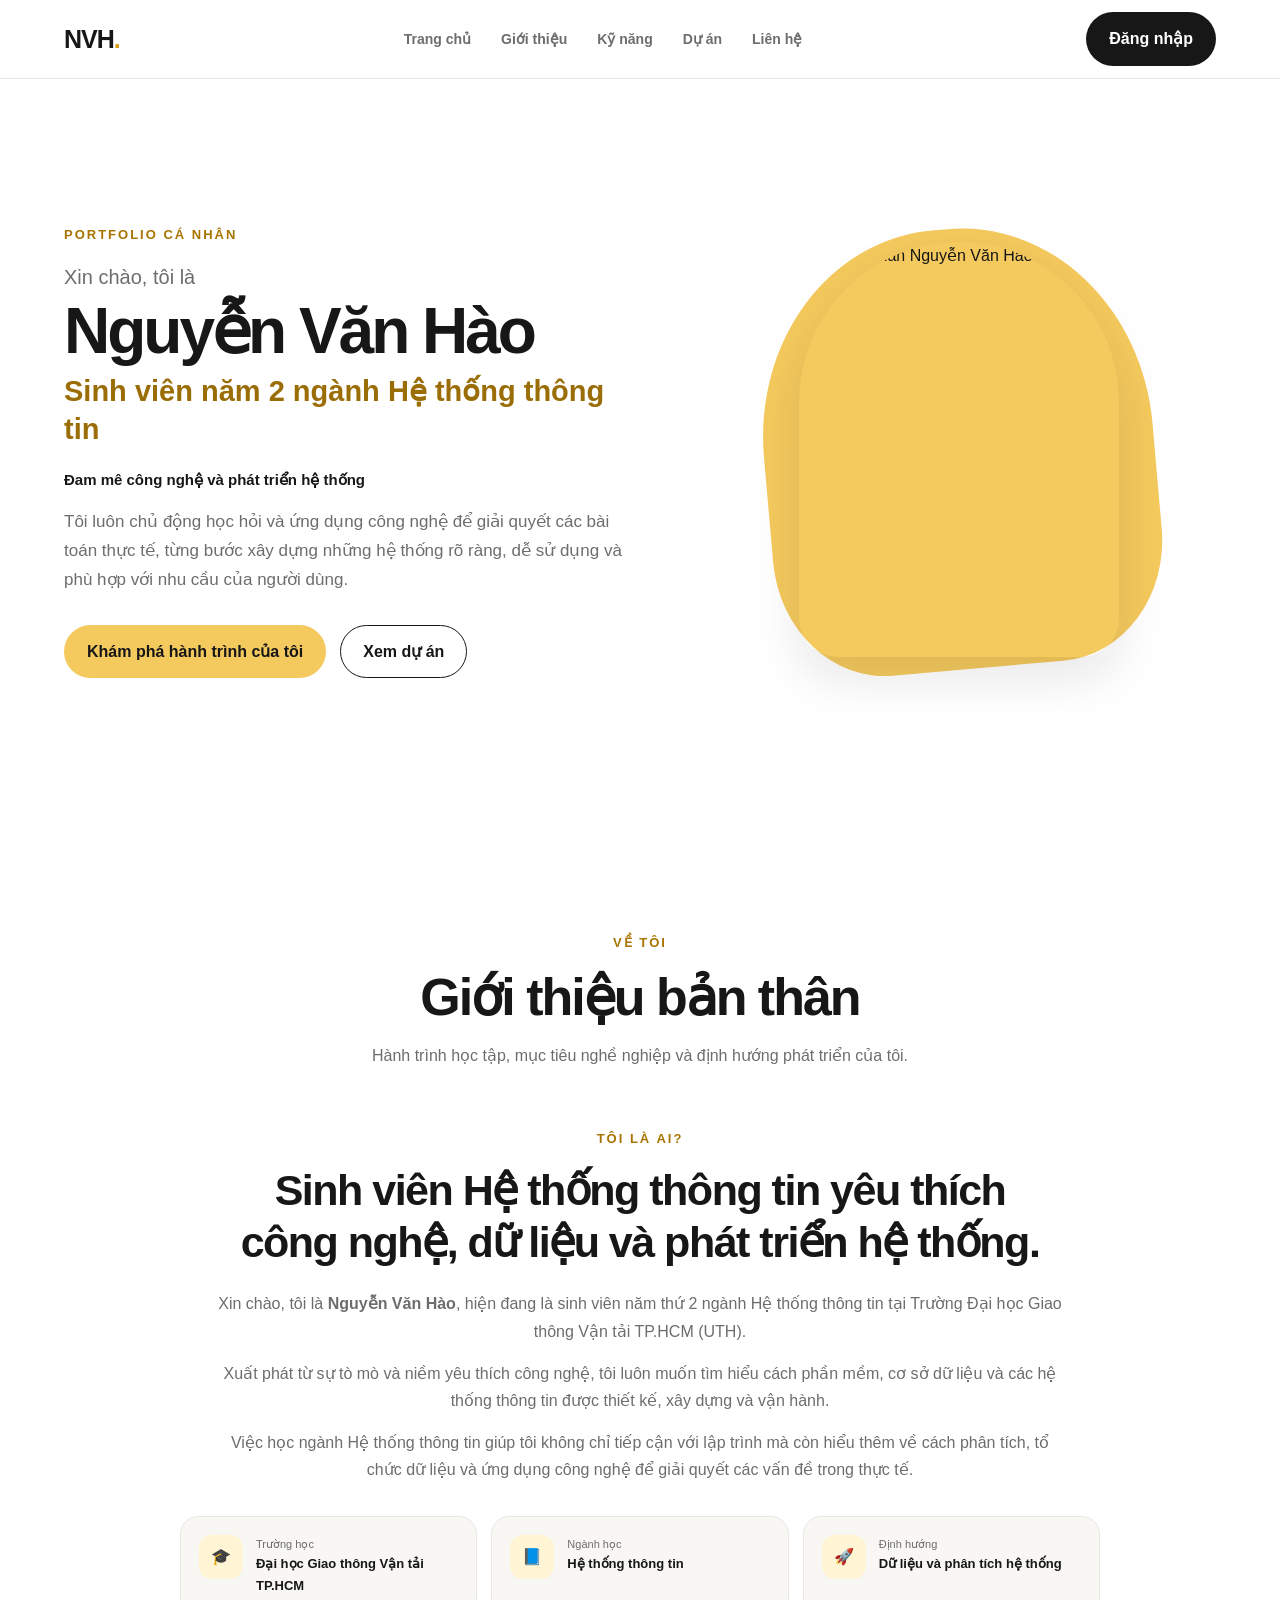
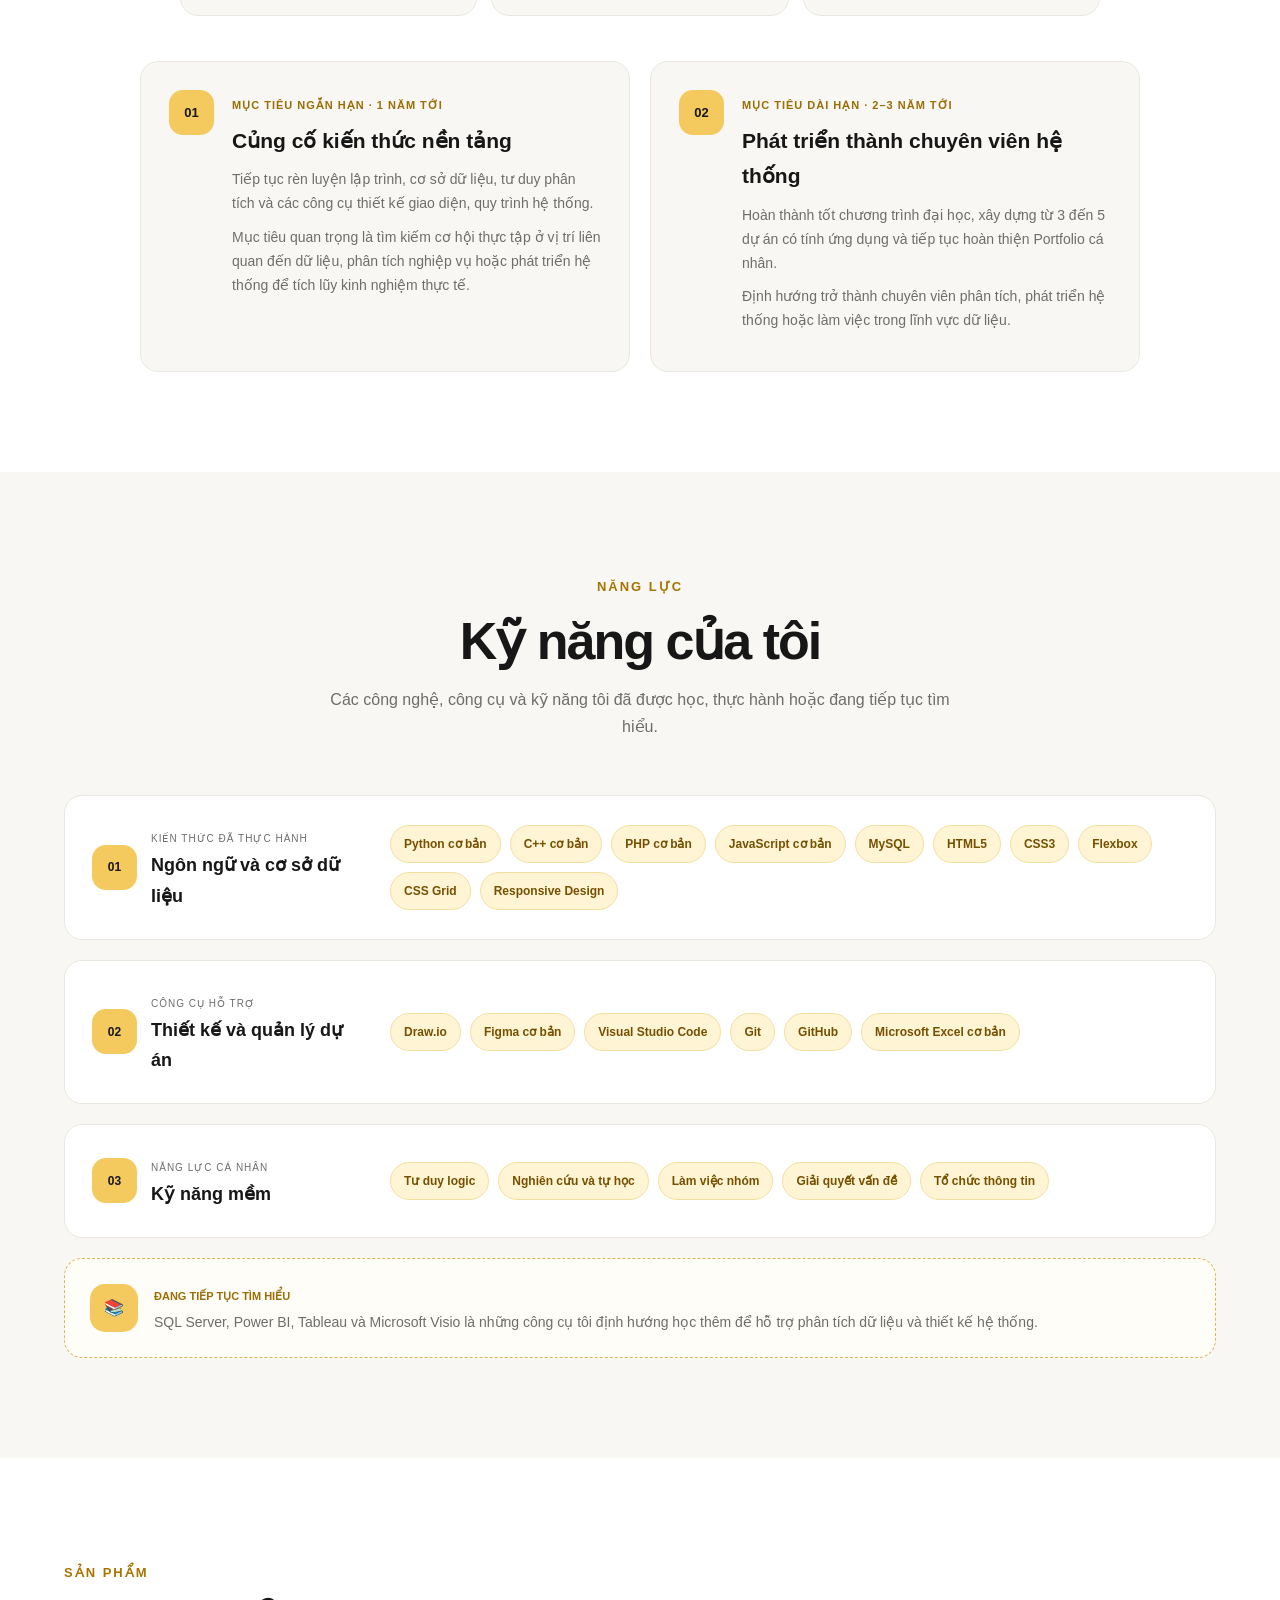
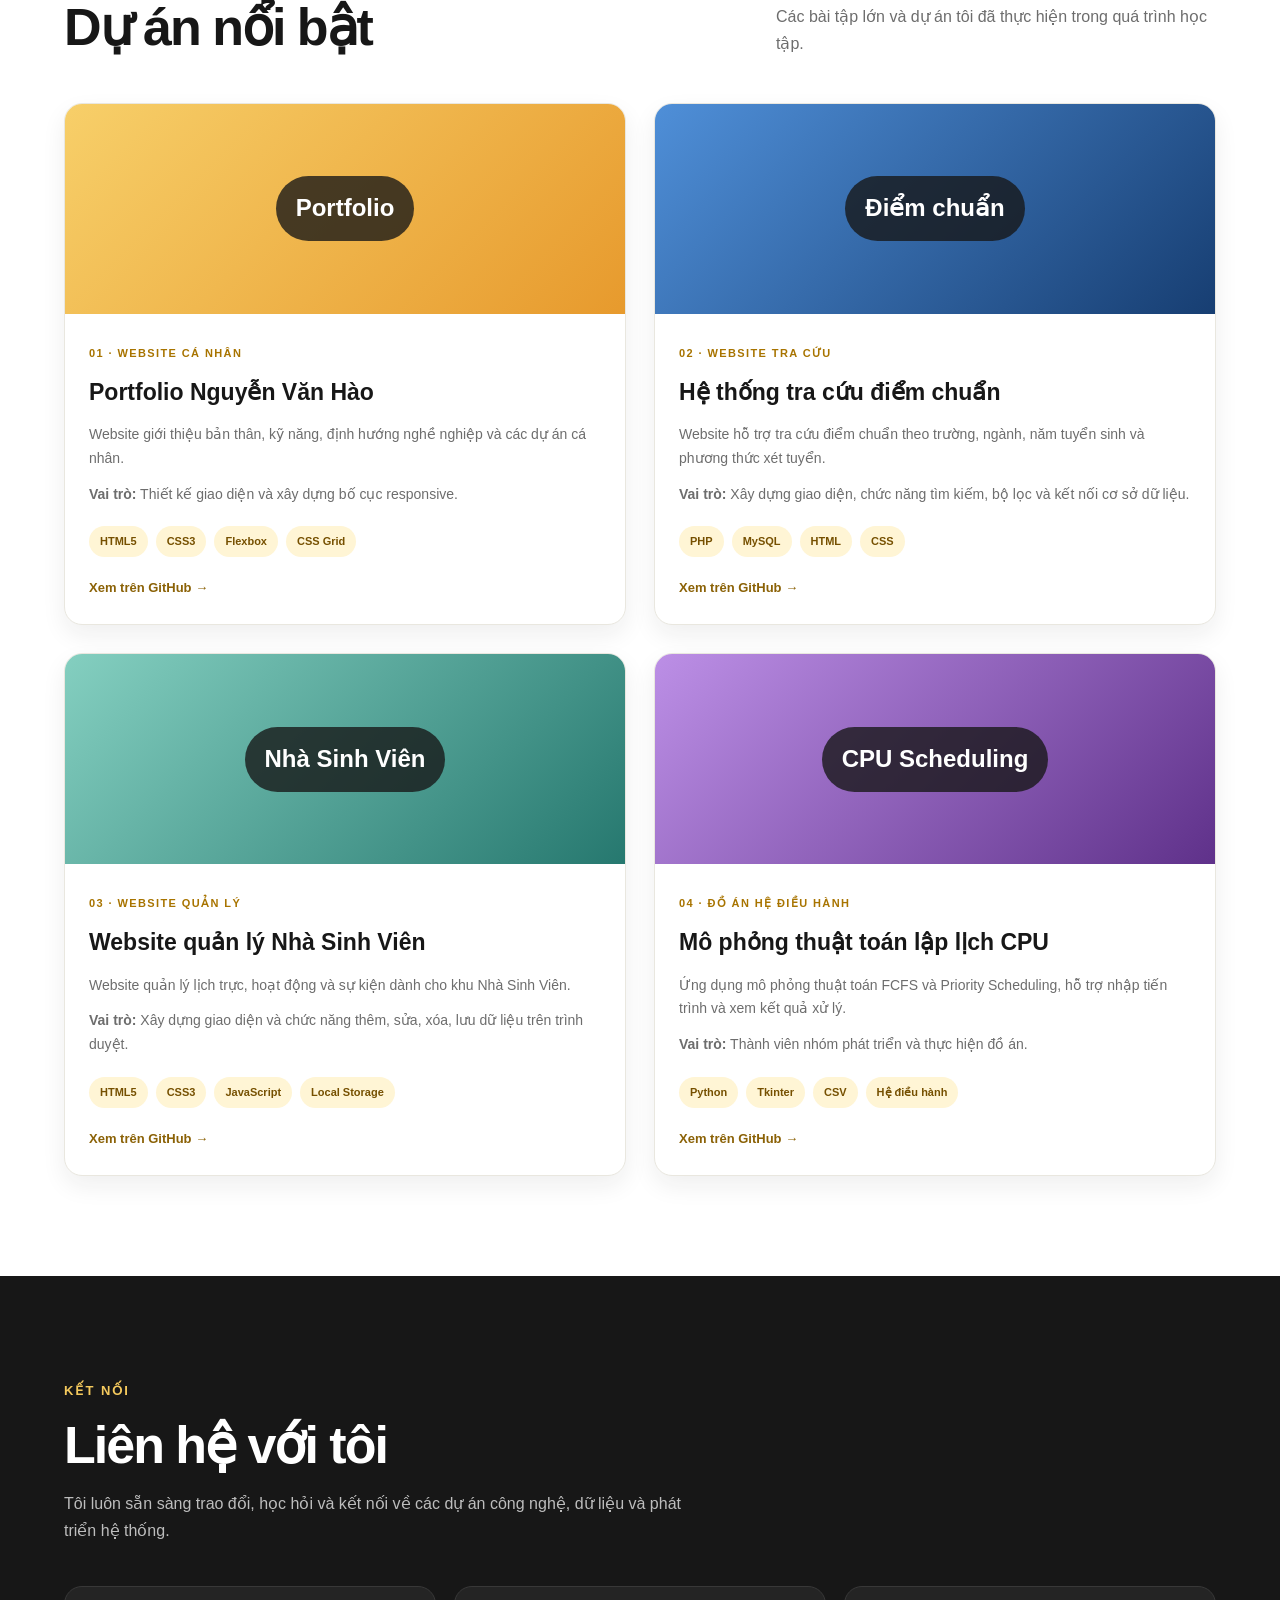
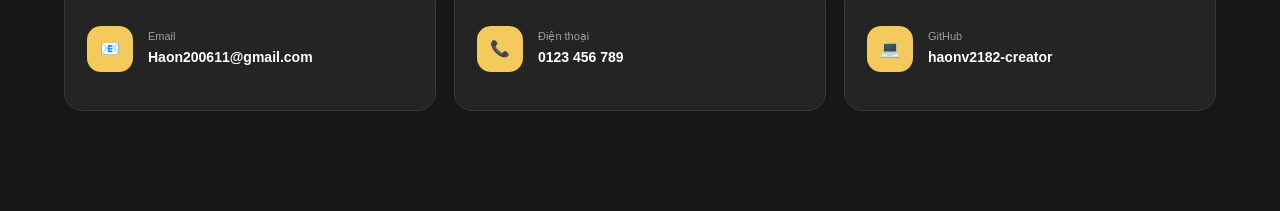
==== commit 497d9606: "fds" ====
--- a/index.html
+++ b/index.html
@@ -2,220 +2,737 @@
 <html lang="vi">
 <head>
     <meta charset="UTF-8">
-    <meta name="viewport" content="width=device-width, initial-scale=1.0">
-    <meta name="description" content="Portfolio cá nhân của Nguyễn Văn Hào — Sinh viên ngành Hệ thống thông tin quản lý.">
-    <title>Portfolio — Nguyễn Văn Hào</title>
+
+    <meta
+        name="viewport"
+        content="width=device-width, initial-scale=1.0"
+    >
+
+    <meta
+        name="description"
+        content="Portfolio cá nhân của Nguyễn Văn Hào - Sinh viên năm 2 ngành Hệ thống thông tin."
+    >
+
+    <title>Portfolio - Nguyễn Văn Hào</title>
+
     <link rel="stylesheet" href="style.css">
 </head>
+
 <body class="portfolio-page">
 
-    <!-- ============================================================
-         HEADER / NAV — Flexbox: logo | menu | login
-         ============================================================ -->
-    <header class="portfolio-cover">
-        <nav class="portfolio-nav" aria-label="Điều hướng chính">
-            <a href="#home" class="portfolio-logo">NVH.</a>
-
-            <ul class="main-menu">
-                <li><a href="#about"><span>01</span> Giới thiệu</a></li>
-                <li><a href="#skills"><span>02</span> Kỹ năng</a></li>
-                <li><a href="#projects"><span>03</span> Dự án</a></li>
-                <li><a href="#contact"><span>04</span> Liên hệ</a></li>
+    <!-- ================= HEADER ================= -->
+
+    <header class="site-header">
+
+        <nav class="navbar" aria-label="Điều hướng chính">
+
+            <a href="#home" class="brand">
+                NVH<span>.</span>
+            </a>
+
+            <ul class="nav-links">
+                <li><a href="#home">Trang chủ</a></li>
+                <li><a href="#about">Giới thiệu</a></li>
+                <li><a href="#skills">Kỹ năng</a></li>
+                <li><a href="#projects">Dự án</a></li>
+                <li><a href="#contact">Liên hệ</a></li>
             </ul>
 
-            <a href="login.html" class="btn btn-ghost nav-login">Đăng nhập</a>
+            <a href="login.html" class="btn btn-dark">
+                Đăng nhập
+            </a>
+
         </nav>
+
     </header>
 
-    <!-- ============================================================
-         MAIN CONTENT
-         ============================================================ -->
-    <main id="home" class="profile-container">
-
-        <!-- SECTION 01 — About / Hero -->
-        <section id="about" class="hero-profile-section">
-            <div class="hero-about-layout">
-
-                <!-- Avatar column — Flexbox (column) -->
-                <div class="hero-avatar-column">
-                    <div class="profile-avatar">
-                        <img src="avatar.jpg" alt="Ảnh đại diện Nguyễn Văn Hào" onerror="this.style.display='none'">
-                        <span class="check-icon">✓</span>
-                    </div>
-                    <span class="badge">Portfolio sinh viên</span>
-                </div>
-
-                <!-- Content — Flexbox (column) -->
-                <div class="hero-about-content">
-                    <div class="section-heading">
-                        <span class="section-number">01</span>
+    <main>
+
+        <!-- ================= HOME ================= -->
+
+        <section id="home" class="hero section-shell">
+
+            <div class="hero-content">
+
+                <span class="eyebrow">
+                    Portfolio cá nhân
+                </span>
+
+                <p class="hero-welcome">
+                    Xin chào, tôi là
+                </p>
+
+                <h1>Nguyễn Văn Hào</h1>
+
+                <h2>
+                    Sinh viên năm 2 ngành Hệ thống thông tin
+                </h2>
+
+                <p class="hero-subtitle">
+                    Đam mê công nghệ và phát triển hệ thống
+                </p>
+
+                <p class="hero-description">
+                    Tôi luôn chủ động học hỏi và ứng dụng công nghệ
+                    để giải quyết các bài toán thực tế, từng bước xây dựng
+                    những hệ thống rõ ràng, dễ sử dụng và phù hợp
+                    với nhu cầu của người dùng.
+                </p>
+
+                <div class="hero-actions">
+
+                    <a href="#about" class="btn btn-accent">
+                        Khám phá hành trình của tôi
+                    </a>
+
+                    <a href="#projects" class="btn btn-outline">
+                        Xem dự án
+                    </a>
+
+                </div>
+
+            </div>
+
+            <div class="hero-visual">
+
+                <div class="hero-photo-shape"></div>
+
+                <div class="hero-photo-frame">
+
+                    <img
+                        src="avatar.jpg"
+                        alt="Ảnh cá nhân Nguyễn Văn Hào"
+                    >
+
+                </div>
+
+            </div>
+
+        </section>
+
+        <!-- ================= ABOUT ================= -->
+
+        <section
+            id="about"
+            class="about section-shell section-block"
+        >
+
+            <div class="section-heading centered-heading">
+
+                <span class="eyebrow">
+                    Về tôi
+                </span>
+
+                <h2>Giới thiệu bản thân</h2>
+
+                <p>
+                    Hành trình học tập, mục tiêu nghề nghiệp
+                    và định hướng phát triển của tôi.
+                </p>
+
+            </div>
+
+            <div class="about-simple-layout">
+
+                <div class="about-content">
+
+                    <span class="about-small-title">
+                        Tôi là ai?
+                    </span>
+
+                    <h3>
+                        Sinh viên Hệ thống thông tin yêu thích
+                        công nghệ, dữ liệu và phát triển hệ thống.
+                    </h3>
+
+                    <p>
+                        Xin chào, tôi là <strong>Nguyễn Văn Hào</strong>,
+                        hiện đang là sinh viên năm thứ 2 ngành Hệ thống thông tin
+                        tại Trường Đại học Giao thông Vận tải TP.HCM (UTH).
+                    </p>
+
+                    <p>
+                        Xuất phát từ sự tò mò và niềm yêu thích công nghệ,
+                        tôi luôn muốn tìm hiểu cách phần mềm, cơ sở dữ liệu
+                        và các hệ thống thông tin được thiết kế, xây dựng
+                        và vận hành.
+                    </p>
+
+                    <p>
+                        Việc học ngành Hệ thống thông tin giúp tôi không chỉ
+                        tiếp cận với lập trình mà còn hiểu thêm về cách phân tích,
+                        tổ chức dữ liệu và ứng dụng công nghệ để giải quyết
+                        các vấn đề trong thực tế.
+                    </p>
+
+                    <div class="about-info-grid">
+
+                        <article>
+
+                            <span>🎓</span>
+
+                            <div>
+                                <small>Trường học</small>
+
+                                <strong>
+                                    Đại học Giao thông Vận tải TP.HCM
+                                </strong>
+                            </div>
+
+                        </article>
+
+                        <article>
+
+                            <span>📘</span>
+
+                            <div>
+                                <small>Ngành học</small>
+
+                                <strong>
+                                    Hệ thống thông tin
+                                </strong>
+                            </div>
+
+                        </article>
+
+                        <article>
+
+                            <span>🚀</span>
+
+                            <div>
+                                <small>Định hướng</small>
+
+                                <strong>
+                                    Dữ liệu và phân tích hệ thống
+                                </strong>
+                            </div>
+
+                        </article>
+
+                    </div>
+
+                </div>
+
+                <!-- MỤC TIÊU NGHỀ NGHIỆP -->
+
+                <div class="career-goals">
+
+                    <article class="goal-card">
+
+                        <span class="goal-number">
+                            01
+                        </span>
+
                         <div>
-                            <h1>Giới thiệu</h1>
-                            <div class="title-line"></div>
-                        </div>
-                    </div>
-
-                    <h2>Nguyễn Văn Hào</h2>
-                    <p class="profile-role">Sinh viên ngành Hệ thống thông tin quản lý</p>
-
-                    <p class="profile-description">
-                        Tôi yêu thích thiết kế giao diện website, lập trình web và xây dựng các hệ thống
-                        hỗ trợ quản lý thông tin. Trong quá trình học tập, tôi đang rèn luyện HTML5, CSS3,
-                        Flexbox, CSS Grid, Responsive Design, PHP và MySQL.
+
+                            <small>
+                                Mục tiêu ngắn hạn · 1 năm tới
+                            </small>
+
+                            <h3>
+                                Củng cố kiến thức nền tảng
+                            </h3>
+
+                            <p>
+                                Tiếp tục rèn luyện lập trình,
+                                cơ sở dữ liệu, tư duy phân tích
+                                và các công cụ thiết kế giao diện,
+                                quy trình hệ thống.
+                            </p>
+
+                            <p>
+                                Mục tiêu quan trọng là tìm kiếm cơ hội thực tập
+                                ở vị trí liên quan đến dữ liệu,
+                                phân tích nghiệp vụ hoặc phát triển hệ thống
+                                để tích lũy kinh nghiệm thực tế.
+                            </p>
+
+                        </div>
+
+                    </article>
+
+                    <article class="goal-card">
+
+                        <span class="goal-number">
+                            02
+                        </span>
+
+                        <div>
+
+                            <small>
+                                Mục tiêu dài hạn · 2–3 năm tới
+                            </small>
+
+                            <h3>
+                                Phát triển thành chuyên viên hệ thống
+                            </h3>
+
+                            <p>
+                                Hoàn thành tốt chương trình đại học,
+                                xây dựng từ 3 đến 5 dự án có tính ứng dụng
+                                và tiếp tục hoàn thiện Portfolio cá nhân.
+                            </p>
+
+                            <p>
+                                Định hướng trở thành chuyên viên phân tích,
+                                phát triển hệ thống hoặc làm việc
+                                trong lĩnh vực dữ liệu.
+                            </p>
+
+                        </div>
+
+                    </article>
+
+                </div>
+
+            </div>
+
+        </section>
+
+        <!-- ================= SKILLS ================= -->
+
+        <section
+            id="skills"
+            class="skills section-block section-soft"
+        >
+
+            <div class="section-shell">
+
+                <div class="section-heading centered-heading">
+
+                    <span class="eyebrow">
+                        Năng lực
+                    </span>
+
+                    <h2>Kỹ năng của tôi</h2>
+
+                    <p>
+                        Các công nghệ, công cụ và kỹ năng tôi đã được học,
+                        thực hành hoặc đang tiếp tục tìm hiểu.
                     </p>
-                    <p class="profile-description">
-                        Portfolio này được xây dựng bằng <strong>HTML5 và CSS3 thuần</strong> để giới thiệu
-                        bản thân, kỹ năng, định hướng nghề nghiệp và các dự án cá nhân.
+
+                </div>
+
+                <!-- NHÓM 1 -->
+
+                <div class="skill-category">
+
+                    <div class="skill-category-heading">
+
+                        <span>01</span>
+
+                        <div>
+                            <small>Kiến thức đã thực hành</small>
+
+                            <h3>
+                                Ngôn ngữ và cơ sở dữ liệu
+                            </h3>
+                        </div>
+
+                    </div>
+
+                    <div class="skill-tag-list">
+                        <span>Python cơ bản</span>
+                        <span>C++ cơ bản</span>
+                        <span>PHP cơ bản</span>
+                        <span>JavaScript cơ bản</span>
+                        <span>MySQL</span>
+                        <span>HTML5</span>
+                        <span>CSS3</span>
+                        <span>Flexbox</span>
+                        <span>CSS Grid</span>
+                        <span>Responsive Design</span>
+                    </div>
+
+                </div>
+
+                <!-- NHÓM 2 -->
+
+                <div class="skill-category">
+
+                    <div class="skill-category-heading">
+
+                        <span>02</span>
+
+                        <div>
+                            <small>Công cụ hỗ trợ</small>
+
+                            <h3>
+                                Thiết kế và quản lý dự án
+                            </h3>
+                        </div>
+
+                    </div>
+
+                    <div class="skill-tag-list">
+                        <span>Draw.io</span>
+                        <span>Figma cơ bản</span>
+                        <span>Visual Studio Code</span>
+                        <span>Git</span>
+                        <span>GitHub</span>
+                        <span>Microsoft Excel cơ bản</span>
+                    </div>
+
+                </div>
+
+                <!-- NHÓM 3 -->
+
+                <div class="skill-category">
+
+                    <div class="skill-category-heading">
+
+                        <span>03</span>
+
+                        <div>
+                            <small>Năng lực cá nhân</small>
+
+                            <h3>
+                                Kỹ năng mềm
+                            </h3>
+                        </div>
+
+                    </div>
+
+                    <div class="skill-tag-list">
+                        <span>Tư duy logic</span>
+                        <span>Nghiên cứu và tự học</span>
+                        <span>Làm việc nhóm</span>
+                        <span>Giải quyết vấn đề</span>
+                        <span>Tổ chức thông tin</span>
+                    </div>
+
+                </div>
+
+                <!-- ĐANG TÌM HIỂU -->
+
+                <div class="learning-box">
+
+                    <span>📚</span>
+
+                    <div>
+
+                        <small>
+                            Đang tiếp tục tìm hiểu
+                        </small>
+
+                        <p>
+                            SQL Server, Power BI, Tableau và Microsoft Visio
+                            là những công cụ tôi định hướng học thêm
+                            để hỗ trợ phân tích dữ liệu và thiết kế hệ thống.
+                        </p>
+
+                    </div>
+
+                </div>
+
+            </div>
+
+        </section>
+
+        <!-- ================= PROJECTS ================= -->
+
+        <section
+            id="projects"
+            class="projects section-shell section-block"
+        >
+
+            <div class="section-heading heading-row">
+
+                <div>
+
+                    <span class="eyebrow">
+                        Sản phẩm
+                    </span>
+
+                    <h2>Dự án nổi bật</h2>
+
+                </div>
+
+                <p>
+                    Các bài tập lớn và dự án tôi đã thực hiện
+                    trong quá trình học tập.
+                </p>
+
+            </div>
+
+            <div class="projects-grid">
+
+                <!-- PROJECT 1 -->
+
+                <article class="project-card">
+
+                    <div class="project-preview preview-one">
+                        <span>Portfolio</span>
+                    </div>
+
+                    <div class="project-body">
+
+                        <small>
+                            01 · Website cá nhân
+                        </small>
+
+                        <h3>
+                            Portfolio Nguyễn Văn Hào
+                        </h3>
+
+                        <p>
+                            Website giới thiệu bản thân, kỹ năng,
+                            định hướng nghề nghiệp và các dự án cá nhân.
+                        </p>
+
+                        <p class="project-role">
+                            <strong>Vai trò:</strong>
+                            Thiết kế giao diện và xây dựng bố cục responsive.
+                        </p>
+
+                        <div class="project-tags">
+                            <span>HTML5</span>
+                            <span>CSS3</span>
+                            <span>Flexbox</span>
+                            <span>CSS Grid</span>
+                        </div>
+
+                        <a
+                            href="https://github.com/haonv2182-creator/PORTFOLIO"
+                            target="_blank"
+                            rel="noopener"
+                            class="project-link"
+                        >
+                            Xem trên GitHub →
+                        </a>
+
+                    </div>
+
+                </article>
+
+                <!-- PROJECT 2 -->
+
+                <article class="project-card">
+
+                    <div class="project-preview preview-two">
+                        <span>Điểm chuẩn</span>
+                    </div>
+
+                    <div class="project-body">
+
+                        <small>
+                            02 · Website tra cứu
+                        </small>
+
+                        <h3>
+                            Hệ thống tra cứu điểm chuẩn
+                        </h3>
+
+                        <p>
+                            Website hỗ trợ tra cứu điểm chuẩn theo trường,
+                            ngành, năm tuyển sinh và phương thức xét tuyển.
+                        </p>
+
+                        <p class="project-role">
+                            <strong>Vai trò:</strong>
+                            Xây dựng giao diện, chức năng tìm kiếm,
+                            bộ lọc và kết nối cơ sở dữ liệu.
+                        </p>
+
+                        <div class="project-tags">
+                            <span>PHP</span>
+                            <span>MySQL</span>
+                            <span>HTML</span>
+                            <span>CSS</span>
+                        </div>
+
+                        <a
+                            href="https://github.com/haonv2182-creator/TraCuuDiemChuannew"
+                            target="_blank"
+                            rel="noopener"
+                            class="project-link"
+                        >
+                            Xem trên GitHub →
+                        </a>
+
+                    </div>
+
+                </article>
+
+                <!-- PROJECT 3 -->
+
+                <article class="project-card">
+
+                    <div class="project-preview preview-three">
+                        <span>Nhà Sinh Viên</span>
+                    </div>
+
+                    <div class="project-body">
+
+                        <small>
+                            03 · Website quản lý
+                        </small>
+
+                        <h3>
+                            Website quản lý Nhà Sinh Viên
+                        </h3>
+
+                        <p>
+                            Website quản lý lịch trực, hoạt động
+                            và sự kiện dành cho khu Nhà Sinh Viên.
+                        </p>
+
+                        <p class="project-role">
+                            <strong>Vai trò:</strong>
+                            Xây dựng giao diện và chức năng thêm,
+                            sửa, xóa, lưu dữ liệu trên trình duyệt.
+                        </p>
+
+                        <div class="project-tags">
+                            <span>HTML5</span>
+                            <span>CSS3</span>
+                            <span>JavaScript</span>
+                            <span>Local Storage</span>
+                        </div>
+
+                        <a
+                            href="https://github.com/haonv2182-creator/Mobile"
+                            target="_blank"
+                            rel="noopener"
+                            class="project-link"
+                        >
+                            Xem trên GitHub →
+                        </a>
+
+                    </div>
+
+                </article>
+
+                <!-- PROJECT 4 -->
+
+                <article class="project-card">
+
+                    <div class="project-preview preview-four">
+                        <span>CPU Scheduling</span>
+                    </div>
+
+                    <div class="project-body">
+
+                        <small>
+                            04 · Đồ án Hệ điều hành
+                        </small>
+
+                        <h3>
+                            Mô phỏng thuật toán lập lịch CPU
+                        </h3>
+
+                        <p>
+                            Ứng dụng mô phỏng thuật toán FCFS
+                            và Priority Scheduling, hỗ trợ nhập tiến trình
+                            và xem kết quả xử lý.
+                        </p>
+
+                        <p class="project-role">
+                            <strong>Vai trò:</strong>
+                            Thành viên nhóm phát triển và thực hiện đồ án.
+                        </p>
+
+                        <div class="project-tags">
+                            <span>Python</span>
+                            <span>Tkinter</span>
+                            <span>CSV</span>
+                            <span>Hệ điều hành</span>
+                        </div>
+
+                        <a
+                            href="https://github.com/haonv2182-creator/HeDieuHanh"
+                            target="_blank"
+                            rel="noopener"
+                            class="project-link"
+                        >
+                            Xem trên GitHub →
+                        </a>
+
+                    </div>
+
+                </article>
+
+            </div>
+
+        </section>
+
+        <!-- ================= CONTACT ================= -->
+
+        <section
+            id="contact"
+            class="contact section-block section-dark"
+        >
+
+            <div class="section-shell">
+
+                <div class="section-heading contact-heading">
+
+                    <span class="eyebrow light-eyebrow">
+                        Kết nối
+                    </span>
+
+                    <h2>Liên hệ với tôi</h2>
+
+                    <p>
+                        Tôi luôn sẵn sàng trao đổi, học hỏi
+                        và kết nối về các dự án công nghệ,
+                        dữ liệu và phát triển hệ thống.
                     </p>
 
-                    <!-- Summary Grid — CSS Grid (2 cột) -->
-                    <div class="about-summary-grid">
-                        <article>
-                            <span>🎓</span>
-                            <div><h3>Ngành học</h3><p>Hệ thống thông tin quản lý</p></div>
-                        </article>
-                        <article>
-                            <span>🎯</span>
-                            <div><h3>Mục tiêu</h3><p>Thiết kế và phát triển website</p></div>
-                        </article>
-                        <article>
-                            <span>💡</span>
-                            <div><h3>Điểm mạnh</h3><p>Chăm chỉ và chủ động học hỏi</p></div>
-                        </article>
-                        <article>
-                            <span>🚀</span>
-                            <div><h3>Định hướng</h3><p>Frontend và quản lý dữ liệu</p></div>
-                        </article>
-                    </div>
+                </div>
+
+                <div class="contact-simple-grid">
+
+                    <a
+                        href="mailto:email@example.com"
+                        class="contact-simple-card"
+                    >
+
+                        <span>📧</span>
+
+                        <div>
+                            <small>Email</small>
+                            <strong>Haon200611@gmail.com</strong>
+                        </div>
+
+                    </a>
+
+                    <a
+                        href="tel:0123456789"
+                        class="contact-simple-card"
+                    >
+
+                        <span>📞</span>
+
+                        <div>
+                            <small>Điện thoại</small>
+                            <strong>0123 456 789</strong>
+                        </div>
+
+                    </a>
+
+                    <a
+                        href="https://github.com/haonv2182-creator"
+                        target="_blank"
+                        rel="noopener"
+                        class="contact-simple-card"
+                    >
+
+                        <span>💻</span>
+
+                        <div>
+                            <small>GitHub</small>
+                            <strong>haonv2182-creator</strong>
+                        </div>
+
+                    </a>
+
                 </div>
             </div>
+
         </section>
 
-        <div class="portfolio-content">
-
-            <!-- SECTION 02 — Skills -->
-            <section id="skills" class="content-section section-soft">
-                <div class="section-heading">
-                    <span class="section-number">02</span>
-                    <div><h2>Kỹ năng</h2><div class="title-line"></div></div>
-                </div>
-                <p class="intro-text">Những kỹ năng tôi đang học tập, thực hành và tiếp tục phát triển.</p>
-
-                <!-- Service Grid — CSS Grid (3 cột) -->
-                <div class="service-grid">
-                    <article class="service-card">
-                        <div class="service-icon">💻</div>
-                        <h3>HTML5</h3>
-                        <p>Xây dựng cấu trúc website rõ ràng, đúng ngữ nghĩa và dễ chỉnh sửa.</p>
-                    </article>
-                    <article class="service-card">
-                        <div class="service-icon">🎨</div>
-                        <h3>CSS3</h3>
-                        <p>Thiết kế giao diện, phối màu, tạo hiệu ứng và trình bày cân đối.</p>
-                    </article>
-                    <article class="service-card">
-                        <div class="service-icon">📐</div>
-                        <h3>Flexbox</h3>
-                        <p>Sắp xếp navbar, nút bấm và các nhóm nội dung theo hàng hoặc cột.</p>
-                    </article>
-                    <article class="service-card">
-                        <div class="service-icon">▦</div>
-                        <h3>CSS Grid</h3>
-                        <p>Chia bố cục lớn, danh sách dự án và giao diện trang quản trị.</p>
-                    </article>
-                    <article class="service-card">
-                        <div class="service-icon">📱</div>
-                        <h3>Responsive</h3>
-                        <p>Tối ưu giao diện trên desktop, tablet và điện thoại di động.</p>
-                    </article>
-                    <article class="service-card">
-                        <div class="service-icon">🗄️</div>
-                        <h3>PHP &amp; MySQL</h3>
-                        <p>Kiến thức cơ bản về xử lý dữ liệu và kết nối cơ sở dữ liệu.</p>
-                    </article>
-                </div>
-            </section>
-
-            <!-- SECTION 03 — Projects -->
-            <section id="projects" class="content-section">
-                <div class="section-heading">
-                    <span class="section-number">03</span>
-                    <div><h2>Dự án cá nhân</h2><div class="title-line"></div></div>
-                </div>
-                <p class="intro-text">Một số dự án tôi đã thực hiện trong quá trình học tập.</p>
-
-                <!-- Project Grid — CSS Grid (2 cột) -->
-                <div class="project-grid">
-                    <article class="project-card">
-                        <span class="num">01</span>
-                        <h3>Website Portfolio cá nhân</h3>
-                        <p>Website giới thiệu bản thân, kỹ năng, dự án và thông tin liên hệ.</p>
-                        <p><strong>Vai trò:</strong> Thiết kế giao diện, bố cục và responsive.</p>
-                        <span class="tech-tag">HTML5 · CSS3 · Responsive</span>
-                    </article>
-                    <article class="project-card">
-                        <span class="num">02</span>
-                        <h3>Website tra cứu điểm chuẩn</h3>
-                        <p>Tra cứu theo trường, ngành, năm và phương thức xét tuyển.</p>
-                        <p><strong>Vai trò:</strong> Xây dựng giao diện, bộ lọc và kết nối dữ liệu.</p>
-                        <span class="tech-tag">HTML · CSS · PHP · MySQL</span>
-                    </article>
-                    <article class="project-card">
-                        <span class="num">03</span>
-                        <h3>Website giới thiệu sản phẩm</h3>
-                        <p>Giao diện có menu, banner, danh sách sản phẩm và khu vực tin tức.</p>
-                        <p><strong>Vai trò:</strong> Xây dựng bố cục bằng Flexbox và CSS Grid.</p>
-                        <span class="tech-tag">HTML5 · CSS3 · Flexbox · Grid</span>
-                    </article>
-                    <article class="project-card">
-                        <span class="num">04</span>
-                        <h3>Admin Dashboard</h3>
-                        <p>Trang quản trị mô phỏng quản lý thông tin cá nhân và dự án.</p>
-                        <p><strong>Vai trò:</strong> Thiết kế layout, form và bảng dữ liệu.</p>
-                        <span class="tech-tag">HTML5 · CSS3 · Grid Layout</span>
-                    </article>
-                </div>
-            </section>
-
-            <!-- SECTION 04 — Contact -->
-            <section id="contact" class="content-section section-soft">
-                <div class="section-heading">
-                    <span class="section-number">04</span>
-                    <div><h2>Liên hệ</h2><div class="title-line"></div></div>
-                </div>
-                <p class="intro-text">Tôi luôn sẵn sàng trao đổi, học hỏi và tham gia các dự án học tập.</p>
-
-                <!-- Contact Grid — CSS Grid (2 cột) -->
-                <div class="contact-grid">
-                    <article class="contact-card">
-                        <h3>📧 Email</h3>
-                        <p><a href="mailto:email@example.com">email@example.com</a></p>
-                        <small>Phản hồi trong vòng 24 giờ</small>
-                    </article>
-                    <article class="contact-card">
-                        <h3>📞 Điện thoại</h3>
-                        <p><a href="tel:0123456789">0123 456 789</a></p>
-                        <small>Liên hệ trong giờ hành chính</small>
-                    </article>
-                    <article class="contact-card">
-                        <h3>📍 Địa chỉ</h3>
-                        <p>Đắk Lắk, Việt Nam</p>
-                        <small>Sẵn sàng học tập và làm việc trực tuyến</small>
-                    </article>
-                    <article class="contact-card">
-                        <h3>✅ Trạng thái</h3>
-                        <p>Đang học tập và phát triển</p>
-                        <small>Sẵn sàng tham gia dự án học thuật</small>
-                    </article>
-                </div>
-            </section>
-
-        </div><!-- end .portfolio-content -->
     </main>
-
-    <footer class="portfolio-footer">
-        <p>© 2026 Nguyễn Văn Hào &mdash; Portfolio thuần HTML5 và CSS3.</p>
-    </footer>
 
 </body>
 </html>
--- a/style.css
+++ b/style.css
@@ -1,1254 +1,1047 @@
-/* ============================================================
-   CSS VARIABLES - Bắt buộc theo yêu cầu kỹ thuật
-   ============================================================ */
+/* ==================================================
+   CSS VARIABLES
+   ================================================== */
+
 :root {
-  /* Màu sắc chính */
-  --color-primary:        #ffffff;
-  --color-secondary:      #f5f3f0;
-  --color-accent:         #c0392b;
-  --color-accent-soft:    rgba(192, 57, 43, 0.08);
-  --color-background:     #f2f0ed;
-  --color-surface:        #ffffff;
-  --color-surface-alt:    #faf9f7;
-  --color-text:           #1c1c1c;
-  --color-text-muted:     #6b6b6b;
-  --color-text-dim:       #aaaaaa;
-  --color-border:         rgba(0,0,0,0.09);
-  --color-border-strong:  rgba(0,0,0,0.18);
-  --color-white:          #ffffff;
-  --color-heading:        #111111;
-
-  /* Typography */
-  --font-display:         'Georgia', 'Times New Roman', serif;
-  --font-body:            'Segoe UI', 'Helvetica Neue', Arial, sans-serif;
-  --font-mono:            'Courier New', monospace;
-
-  --fs-xs:    0.72rem;
-  --fs-sm:    0.875rem;
-  --fs-base:  1rem;
-  --fs-md:    1.1rem;
-  --fs-lg:    1.3rem;
-  --fs-xl:    1.65rem;
-  --fs-2xl:   2.1rem;
-  --fs-3xl:   2.8rem;
-  --fs-4xl:   3.6rem;
-
-  /* Khoảng cách */
-  --space-1:  0.25rem;
-  --space-2:  0.5rem;
-  --space-3:  0.75rem;
-  --space-4:  1rem;
-  --space-5:  1.25rem;
-  --space-6:  1.5rem;
-  --space-8:  2rem;
-  --space-10: 2.5rem;
-  --space-12: 3rem;
-  --space-16: 4rem;
-  --space-20: 5rem;
-  --space-24: 6rem;
-
-  /* Border Radius */
-  --radius-sm:   4px;
-  --radius-md:   8px;
-  --radius-lg:   14px;
-  --radius-xl:   22px;
-  --radius-full: 9999px;
-
-  /* Hiệu ứng */
-  --shadow-sm:   0 1px 4px rgba(0,0,0,0.07);
-  --shadow-md:   0 4px 16px rgba(0,0,0,0.09);
-  --shadow-lg:   0 8px 32px rgba(0,0,0,0.12);
-  --shadow-glow: 0 0 0 3px rgba(192, 57, 43, 0.15);
-
-  --transition: 0.25s cubic-bezier(0.4, 0, 0.2, 1);
-}
-
-/* ============================================================
-   RESET & BASE
-   ============================================================ */
-*, *::before, *::after {
-  box-sizing: border-box;
-  margin: 0;
-  padding: 0;
+    --primary: #171717;
+    --secondary: #f5b942;
+    --accent: #f4c95d;
+
+    --background: #ffffff;
+    --background-soft: #f8f7f3;
+    --surface: #ffffff;
+
+    --text: #171717;
+    --text-muted: #6d6d6d;
+    --border: #e9e7df;
+
+    --font-small: 13px;
+    --font-normal: 16px;
+    --font-medium: 20px;
+    --font-large: 36px;
+    --font-title: 64px;
+
+    --radius-small: 8px;
+    --radius-medium: 18px;
+    --radius-large: 30px;
+    --radius-round: 999px;
+
+    --shadow-small:
+        0 10px 25px rgba(23, 23, 23, 0.07);
+
+    --shadow:
+        0 20px 50px rgba(23, 23, 23, 0.1);
+
+    --transition: 0.3s ease;
+}
+
+/* ==================================================
+   RESET
+   ================================================== */
+
+* {
+    margin: 0;
+    padding: 0;
+    box-sizing: border-box;
 }
 
 html {
-  scroll-behavior: smooth;
-  font-size: 16px;
+    scroll-behavior: smooth;
 }
 
 body {
-  font-family: var(--font-body);
-  background-color: var(--color-background);
-  color: var(--color-text);
-  line-height: 1.75;
-  -webkit-font-smoothing: antialiased;
+    font-family: Arial, Helvetica, sans-serif;
+    font-size: var(--font-normal);
+    line-height: 1.7;
+
+    color: var(--text);
+    background: var(--background);
 }
 
 a {
-  color: inherit;
-  text-decoration: none;
-}
-
-ul { list-style: none; }
+    color: inherit;
+    text-decoration: none;
+}
+
+ul {
+    list-style: none;
+}
 
 img {
-  max-width: 100%;
-  display: block;
-}
-
-button {
-  font-family: inherit;
-  cursor: pointer;
-  border: none;
-  background: none;
-}
-
-input, textarea, select {
-  font-family: inherit;
-  font-size: var(--fs-base);
-}
-
-/* ============================================================
-   SHARED COMPONENTS
-   ============================================================ */
-
-/* --- Buttons --- */
+    display: block;
+    max-width: 100%;
+}
+
+button,
+input,
+textarea,
+select {
+    font: inherit;
+}
+
+/* ==================================================
+   DÙNG CHUNG
+   ================================================== */
+
+.section-shell {
+    width: min(90%, 1180px);
+    margin-inline: auto;
+}
+
+.section-block {
+    padding-top: 100px;
+    padding-bottom: 100px;
+}
+
+.section-soft {
+    background: var(--background-soft);
+}
+
+.section-dark {
+    color: white;
+    background: var(--primary);
+}
+
+.eyebrow {
+    display: inline-block;
+    margin-bottom: 14px;
+
+    color: #a87400;
+
+    font-size: var(--font-small);
+    font-weight: 800;
+    text-transform: uppercase;
+    letter-spacing: 2px;
+}
+
+.light-eyebrow {
+    color: var(--accent);
+}
+
 .btn {
-  display: inline-flex;
-  align-items: center;
-  gap: var(--space-2);
-  padding: var(--space-3) var(--space-6);
-  border-radius: var(--radius-sm);
-  font-size: var(--fs-sm);
-  font-weight: 600;
-  letter-spacing: 0.04em;
-  text-transform: uppercase;
-  transition: var(--transition);
-  cursor: pointer;
-  border: 2px solid transparent;
-}
-
-.btn-primary {
-  background: var(--color-accent);
-  color: #ffffff;
-  border-color: var(--color-accent);
-}
-.btn-primary:hover {
-  background: #a93226;
-  border-color: #a93226;
-  box-shadow: var(--shadow-glow);
+    min-height: 48px;
+    padding: 12px 22px;
+
+    display: inline-flex;
+    align-items: center;
+    justify-content: center;
+
+    border: 1px solid transparent;
+    border-radius: var(--radius-round);
+
+    font-weight: 700;
+    cursor: pointer;
+
+    transition: var(--transition);
+}
+
+.btn:hover {
+    transform: translateY(-3px);
+}
+
+.btn-dark {
+    color: white;
+    background: var(--primary);
+}
+
+.btn-dark:hover {
+    background: #333333;
+}
+
+.btn-accent {
+    color: var(--primary);
+    background: var(--accent);
+}
+
+.btn-accent:hover {
+    background: #ffd875;
 }
 
 .btn-outline {
-  background: transparent;
-  color: var(--color-accent);
-  border-color: var(--color-accent);
-}
+    color: var(--primary);
+    background: transparent;
+    border-color: var(--primary);
+}
+
 .btn-outline:hover {
-  background: var(--color-accent);
-  color: #ffffff;
-}
-
-.btn-ghost {
-  background: transparent;
-  color: var(--color-text-muted);
-  border-color: var(--color-border-strong);
-}
-.btn-ghost:hover {
-  color: var(--color-accent);
-  border-color: var(--color-accent);
-}
-
-.full-width { width: 100%; justify-content: center; }
-
-/* --- Section Heading --- */
-.section-heading {
-  display: flex;             /* FLEXBOX */
-  align-items: flex-start;
-  gap: var(--space-4);
-  margin-bottom: var(--space-8);
-}
-
-.section-number {
-  font-family: var(--font-mono);
-  font-size: var(--fs-xs);
-  color: var(--color-accent);
-  background: var(--color-accent-soft);
-  border: 1px solid rgba(192,57,43,0.25);
-  padding: var(--space-1) var(--space-3);
-  border-radius: var(--radius-sm);
-  letter-spacing: 0.12em;
-  margin-top: 6px;
-  white-space: nowrap;
-}
-
-.section-heading h1,
+    color: white;
+    background: var(--primary);
+}
+
+/* ==================================================
+   NAVBAR
+   ================================================== */
+
+.site-header {
+    position: fixed;
+    top: 0;
+    left: 0;
+    right: 0;
+
+    z-index: 1000;
+
+    background: rgba(255, 255, 255, 0.94);
+    border-bottom: 1px solid var(--border);
+
+    backdrop-filter: blur(12px);
+}
+
+.navbar {
+    width: min(90%, 1180px);
+    height: 78px;
+    margin-inline: auto;
+
+    display: flex;
+    align-items: center;
+    justify-content: space-between;
+    gap: 25px;
+}
+
+.brand {
+    font-size: 25px;
+    font-weight: 900;
+    letter-spacing: -1px;
+}
+
+.brand span {
+    color: #d99b12;
+}
+
+.nav-links {
+    display: flex;
+    align-items: center;
+    gap: 30px;
+}
+
+.nav-links a {
+    position: relative;
+
+    color: var(--text-muted);
+
+    font-size: 14px;
+    font-weight: 700;
+}
+
+.nav-links a::after {
+    content: "";
+
+    position: absolute;
+    left: 0;
+    bottom: -8px;
+
+    width: 0;
+    height: 2px;
+
+    background: var(--secondary);
+    transition: var(--transition);
+}
+
+.nav-links a:hover {
+    color: var(--text);
+}
+
+.nav-links a:hover::after {
+    width: 100%;
+}
+
+/* ==================================================
+   HERO
+   ================================================== */
+
+.hero {
+    min-height: 92vh;
+    padding-top: 140px;
+    padding-bottom: 70px;
+
+    display: grid;
+    grid-template-columns: 1.05fr 0.95fr;
+    align-items: center;
+    gap: 70px;
+}
+
+.hero-welcome {
+    margin-bottom: 4px;
+
+    color: var(--text-muted);
+    font-size: 20px;
+}
+
+.hero-content h1 {
+    margin-bottom: 8px;
+
+    font-size: clamp(48px, 7vw, var(--font-title));
+    line-height: 1.05;
+    letter-spacing: -3px;
+}
+
+.hero-content h2 {
+    margin-bottom: 18px;
+
+    color: #9a6d06;
+
+    font-size: clamp(20px, 3vw, 29px);
+    line-height: 1.3;
+}
+
+.hero-subtitle {
+    margin-bottom: 16px;
+
+    color: var(--text);
+    font-size: 15px;
+    font-weight: 700;
+}
+
+.hero-description {
+    max-width: 650px;
+    margin-bottom: 30px;
+
+    color: var(--text-muted);
+    font-size: 17px;
+}
+
+.hero-actions {
+    display: flex;
+    align-items: center;
+    flex-wrap: wrap;
+    gap: 14px;
+}
+
+.hero-visual {
+    position: relative;
+
+    min-height: 500px;
+
+    display: flex;
+    align-items: center;
+    justify-content: center;
+}
+
+.hero-photo-shape {
+    position: absolute;
+
+    width: 390px;
+    height: 440px;
+
+    border-radius: 48% 48% 28% 28%;
+
+    background: var(--accent);
+
+    transform: rotate(-5deg);
+}
+
+.hero-photo-frame {
+    position: relative;
+    z-index: 2;
+
+    width: 320px;
+    height: 415px;
+
+    overflow: hidden;
+
+    border-radius: 160px 160px 38px 38px;
+    box-shadow: var(--shadow);
+}
+
+.hero-photo-frame img {
+    width: 100%;
+    height: 100%;
+
+    object-fit: cover;
+    object-position: center top;
+}
+
+/* ==================================================
+   SECTION HEADING
+   ================================================== */
+
 .section-heading h2 {
-  font-family: var(--font-display);
-  font-size: var(--fs-2xl);
-  color: var(--color-heading);
-  line-height: 1.2;
-}
-
-.title-line {
-  width: 40px;
-  height: 2px;
-  background: var(--color-accent);
-  margin-top: var(--space-2);
-}
-
-.intro-text {
-  color: var(--color-text-muted);
-  font-size: var(--fs-base);
-  margin-bottom: var(--space-10);
-  max-width: 580px;
-  line-height: 1.8;
-}
-
-/* ============================================================
-   PORTFOLIO PAGE - HOMEPAGE
-   ============================================================ */
-
-/* --- Nav --- */
-.portfolio-nav {
-  display: flex;            /* FLEXBOX */
-  align-items: center;
-  justify-content: space-between;
-  padding: var(--space-4) var(--space-10);
-  position: fixed;
-  top: 0; left: 0; right: 0;
-  z-index: 100;
-  background: rgba(242, 240, 237, 0.94);
-  backdrop-filter: blur(12px);
-  border-bottom: 1px solid var(--color-border);
-}
-
-.portfolio-logo {
-  font-family: var(--font-mono);
-  font-size: var(--fs-sm);
-  color: var(--color-accent);
-  letter-spacing: 0.2em;
-  text-transform: uppercase;
-  font-weight: 700;
-}
-
-.main-menu {
-  display: flex;            /* FLEXBOX */
-  align-items: center;
-  gap: var(--space-8);
-}
-
-.main-menu a {
-  display: flex;
-  align-items: center;
-  gap: var(--space-2);
-  color: var(--color-text-muted);
-  font-size: var(--fs-sm);
-  letter-spacing: 0.04em;
-  transition: var(--transition);
-  position: relative;
-}
-
-.main-menu a::after {
-  content: '';
-  position: absolute;
-  bottom: -4px; left: 0; right: 0;
-  height: 1px;
-  background: var(--color-accent);
-  transform: scaleX(0);
-  transition: var(--transition);
-}
-
-.main-menu a:hover { color: var(--color-heading); }
-.main-menu a:hover::after { transform: scaleX(1); }
-
-.main-menu span {
-  font-family: var(--font-mono);
-  font-size: var(--fs-xs);
-  color: var(--color-accent);
-}
-
-.nav-login { font-size: var(--fs-sm); }
-
-/* --- Hero Section --- */
-.portfolio-cover {
-  min-height: 80px;
-}
-
-.profile-container {
-  padding-top: 80px;
-}
-
-.hero-profile-section {
-  padding: var(--space-20) 0;
-  min-height: 90vh;
-  display: flex;             /* FLEXBOX */
-  align-items: center;
-  position: relative;
-  overflow: hidden;
-}
-
-.hero-profile-section::before {
-  content: '';
-  position: absolute;
-  top: -150px; right: -150px;
-  width: 500px; height: 500px;
-  background: radial-gradient(circle, rgba(192,57,43,0.04) 0%, transparent 70%);
-  pointer-events: none;
-}
-
-.hero-about-layout {
-  display: flex;             /* FLEXBOX */
-  align-items: flex-start;
-  gap: var(--space-16);
-  max-width: 1200px;
-  margin: 0 auto;
-  width: 100%;
-  padding: 0 var(--space-10);
-}
-
-/* --- Avatar column --- */
-.hero-avatar-column {
-  display: flex;
-  flex-direction: column;
-  align-items: center;
-  gap: var(--space-4);
-  flex-shrink: 0;
-}
-
-.profile-avatar {
-  position: relative;
-  width: 200px;
-  height: 200px;
-}
-
-.profile-avatar img {
-  width: 100%;
-  height: 100%;
-  object-fit: cover;
-  border-radius: var(--radius-lg);
-  border: 1px solid var(--color-border-strong);
-}
-
-/* Fallback khi không có ảnh */
-.profile-avatar::before {
-  content: 'NVH';
-  position: absolute;
-  inset: 0;
-  display: flex;
-  align-items: center;
-  justify-content: center;
-  background: var(--color-surface);
-  border-radius: var(--radius-lg);
-  font-family: var(--font-display);
-  font-size: var(--fs-3xl);
-  color: var(--color-accent);
-  font-weight: 700;
-  letter-spacing: 0.05em;
-  z-index: 0;
-  border: 1px solid var(--color-border-strong);
-}
-
-.profile-avatar img { position: relative; z-index: 1; }
-
-.check-icon {
-  position: absolute;
-  bottom: -8px;
-  right: -8px;
-  z-index: 2;
-  background: var(--color-accent);
-  color: #ffffff;
-  width: 26px; height: 26px;
-  border-radius: var(--radius-full);
-  display: flex;
-  align-items: center;
-  justify-content: center;
-  font-size: var(--fs-xs);
-  font-weight: 700;
-  border: 2px solid var(--color-background);
-}
-
-.badge {
-  font-family: var(--font-mono);
-  font-size: var(--fs-xs);
-  color: var(--color-accent);
-  background: var(--color-accent-soft);
-  border: 1px solid rgba(192,57,43,0.2);
-  padding: var(--space-1) var(--space-4);
-  border-radius: var(--radius-full);
-  letter-spacing: 0.08em;
-  text-align: center;
-}
-
-/* --- Hero Content --- */
-.hero-about-content { flex: 1; }
-
-.hero-about-content h2 {
-  font-family: var(--font-display);
-  font-size: var(--fs-4xl);
-  color: var(--color-heading);
-  line-height: 1.1;
-  margin-bottom: var(--space-2);
-}
-
-.profile-role {
-  font-family: var(--font-mono);
-  font-size: var(--fs-xs);
-  color: var(--color-accent);
-  letter-spacing: 0.12em;
-  margin-bottom: var(--space-6);
-  text-transform: uppercase;
-}
-
-.profile-description {
-  color: var(--color-text-muted);
-  font-size: var(--fs-base);
-  margin-bottom: var(--space-4);
-  max-width: 560px;
-  line-height: 1.8;
-}
-
-/* --- About Summary Grid --- */
-.about-summary-grid {
-  display: grid;              /* CSS GRID */
-  grid-template-columns: repeat(2, 1fr);
-  gap: var(--space-3);
-  margin-top: var(--space-8);
-}
-
-.about-summary-grid article {
-  display: flex;             /* FLEXBOX */
-  align-items: flex-start;
-  gap: var(--space-3);
-  padding: var(--space-4) var(--space-5);
-  background: var(--color-surface);
-  border-radius: var(--radius-md);
-  border: 1px solid var(--color-border);
-  transition: var(--transition);
-  box-shadow: var(--shadow-sm);
-}
-
-.about-summary-grid article:hover {
-  border-color: rgba(192,57,43,0.3);
-  box-shadow: var(--shadow-md);
-}
-
-.about-summary-grid article > span {
-  font-size: 1.3rem;
-  flex-shrink: 0;
-  margin-top: 2px;
-}
-
-.about-summary-grid h3 {
-  font-size: var(--fs-xs);
-  color: var(--color-text-dim);
-  text-transform: uppercase;
-  letter-spacing: 0.1em;
-  margin-bottom: 3px;
-  font-weight: 600;
-}
-
-.about-summary-grid p {
-  font-size: var(--fs-sm);
-  color: var(--color-text);
-  font-weight: 500;
-}
-
-/* ============================================================
-   PORTFOLIO CONTENT SECTIONS
-   ============================================================ */
-.portfolio-content {
-  max-width: 1200px;
-  margin: 0 auto;
-  padding: 0 var(--space-10);
-}
-
-.content-section {
-  padding: var(--space-20) 0;
-  border-top: 1px solid var(--color-border);
-}
-
-/* --- Skills Grid --- */
-.service-grid {
-  display: grid;              /* CSS GRID */
-  grid-template-columns: repeat(3, 1fr);
-  gap: var(--space-4);
-}
-
-.service-card {
-  background: var(--color-surface);
-  border: 1px solid var(--color-border);
-  border-radius: var(--radius-md);
-  padding: var(--space-6);
-  transition: var(--transition);
-  position: relative;
-  overflow: hidden;
-  box-shadow: var(--shadow-sm);
-}
-
-.service-card::before {
-  content: '';
-  position: absolute;
-  top: 0; left: 0; right: 0;
-  height: 2px;
-  background: var(--color-accent);
-  transform: scaleX(0);
-  transition: var(--transition);
-}
-
-.service-card:hover {
-  border-color: rgba(192,57,43,0.25);
-  transform: translateY(-3px);
-  box-shadow: var(--shadow-md);
-}
-
-.service-card:hover::before { transform: scaleX(1); }
-
-.service-icon {
-  font-size: 1.8rem;
-  margin-bottom: var(--space-4);
-}
-
-.service-card h3 {
-  font-family: var(--font-display);
-  font-size: var(--fs-lg);
-  color: var(--color-heading);
-  margin-bottom: var(--space-2);
-}
-
-.service-card p {
-  color: var(--color-text-muted);
-  font-size: var(--fs-sm);
-  line-height: 1.7;
-}
-
-/* --- Projects Grid --- */
-.project-grid {
-  display: grid;              /* CSS GRID */
-  grid-template-columns: repeat(2, 1fr);
-  gap: var(--space-5);
+    font-size: clamp(36px, 5vw, 52px);
+    line-height: 1.15;
+    letter-spacing: -2px;
+}
+
+.section-heading > p,
+.centered-heading > p {
+    max-width: 630px;
+    color: var(--text-muted);
+}
+
+.centered-heading {
+    margin-bottom: 55px;
+    text-align: center;
+}
+
+.centered-heading p {
+    margin: 14px auto 0;
+}
+
+.heading-row {
+    margin-bottom: 45px;
+
+    display: flex;
+    align-items: flex-end;
+    justify-content: space-between;
+    gap: 35px;
+}
+
+.heading-row > p {
+    max-width: 440px;
+}
+
+/* ==================================================
+   ABOUT
+   ================================================== */
+
+.about-simple-layout {
+    max-width: 1000px;
+    margin: 0 auto;
+}
+
+.about-content {
+    text-align: center;
+}
+
+.about-small-title {
+    color: #a87400;
+
+    font-size: var(--font-small);
+    font-weight: 800;
+    text-transform: uppercase;
+    letter-spacing: 2px;
+}
+
+.about-content > h3 {
+    max-width: 800px;
+    margin: 14px auto 22px;
+
+    font-size: clamp(29px, 4vw, 43px);
+    line-height: 1.2;
+    letter-spacing: -1.5px;
+}
+
+.about-content > p {
+    max-width: 850px;
+    margin: 0 auto 15px;
+
+    color: var(--text-muted);
+}
+
+.about-info-grid {
+    max-width: 920px;
+    margin: 32px auto 0;
+
+    display: grid;
+    grid-template-columns: repeat(3, minmax(0, 1fr));
+    gap: 14px;
+}
+
+.about-info-grid article {
+    padding: 18px;
+
+    display: flex;
+    align-items: flex-start;
+    gap: 13px;
+
+    text-align: left;
+
+    background: var(--background-soft);
+    border: 1px solid var(--border);
+    border-radius: var(--radius-medium);
+
+    transition: var(--transition);
+}
+
+.about-info-grid article:hover {
+    transform: translateY(-4px);
+    box-shadow: var(--shadow-small);
+}
+
+.about-info-grid article > span {
+    width: 44px;
+    height: 44px;
+    flex-shrink: 0;
+
+    display: grid;
+    place-items: center;
+
+    background: #fff5d5;
+    border-radius: 13px;
+}
+
+.about-info-grid small,
+.about-info-grid strong {
+    display: block;
+}
+
+.about-info-grid small {
+    color: var(--text-muted);
+    font-size: 11px;
+}
+
+.about-info-grid strong {
+    font-size: 13px;
+}
+
+/* ==================================================
+   CAREER GOALS
+   ================================================== */
+
+.career-goals {
+    margin-top: 45px;
+
+    display: grid;
+    grid-template-columns: repeat(2, minmax(0, 1fr));
+    gap: 20px;
+
+    text-align: left;
+}
+
+.goal-card {
+    padding: 28px;
+
+    display: flex;
+    align-items: flex-start;
+    gap: 18px;
+
+    background: var(--background-soft);
+    border: 1px solid var(--border);
+    border-radius: var(--radius-medium);
+}
+
+.goal-number {
+    width: 45px;
+    height: 45px;
+    flex-shrink: 0;
+
+    display: grid;
+    place-items: center;
+
+    color: var(--primary);
+    background: var(--accent);
+    border-radius: 14px;
+
+    font-size: 13px;
+    font-weight: 900;
+}
+
+.goal-card small {
+    color: #9a6d06;
+
+    font-size: 11px;
+    font-weight: 800;
+    text-transform: uppercase;
+    letter-spacing: 1px;
+}
+
+.goal-card h3 {
+    margin: 5px 0 10px;
+
+    font-size: 21px;
+}
+
+.goal-card p {
+    margin-bottom: 10px;
+
+    color: var(--text-muted);
+    font-size: 14px;
+}
+
+/* ==================================================
+   SKILLS
+   ================================================== */
+
+.skill-category {
+    margin-bottom: 20px;
+    padding: 27px;
+
+    display: grid;
+    grid-template-columns: 270px minmax(0, 1fr);
+    align-items: center;
+    gap: 28px;
+
+    background: var(--surface);
+    border: 1px solid var(--border);
+    border-radius: var(--radius-medium);
+}
+
+.skill-category-heading {
+    display: flex;
+    align-items: center;
+    gap: 14px;
+}
+
+.skill-category-heading > span {
+    width: 45px;
+    height: 45px;
+    flex-shrink: 0;
+
+    display: grid;
+    place-items: center;
+
+    color: var(--primary);
+    background: var(--accent);
+    border-radius: 14px;
+
+    font-size: 12px;
+    font-weight: 900;
+}
+
+.skill-category-heading small {
+    color: var(--text-muted);
+
+    font-size: 10px;
+    text-transform: uppercase;
+    letter-spacing: 1px;
+}
+
+.skill-category-heading h3 {
+    font-size: 18px;
+}
+
+.skill-tag-list {
+    display: flex;
+    flex-wrap: wrap;
+    gap: 9px;
+}
+
+.skill-tag-list span {
+    padding: 8px 13px;
+
+    color: #765000;
+    background: #fff5d5;
+
+    border: 1px solid #f3df9f;
+    border-radius: var(--radius-round);
+
+    font-size: 12px;
+    font-weight: 700;
+}
+
+.learning-box {
+    padding: 22px 25px;
+
+    display: flex;
+    align-items: center;
+    gap: 16px;
+
+    background: #fffdf7;
+    border: 1px dashed #d9b64e;
+    border-radius: var(--radius-medium);
+}
+
+.learning-box > span {
+    width: 48px;
+    height: 48px;
+    flex-shrink: 0;
+
+    display: grid;
+    place-items: center;
+
+    background: var(--accent);
+    border-radius: 15px;
+}
+
+.learning-box small {
+    color: #9a6d06;
+
+    font-size: 11px;
+    font-weight: 800;
+    text-transform: uppercase;
+}
+
+.learning-box p {
+    margin-top: 3px;
+
+    color: var(--text-muted);
+    font-size: 14px;
+}
+
+/* ==================================================
+   PROJECTS
+   ================================================== */
+
+.projects-grid {
+    display: grid;
+    grid-template-columns: repeat(2, minmax(0, 1fr));
+    gap: 28px;
 }
 
 .project-card {
-  background: var(--color-surface);
-  border: 1px solid var(--color-border);
-  border-radius: var(--radius-md);
-  padding: var(--space-7, 1.75rem);
-  transition: var(--transition);
-  box-shadow: var(--shadow-sm);
+    overflow: hidden;
+
+    background: var(--surface);
+    border: 1px solid var(--border);
+    border-radius: var(--radius-medium);
+    box-shadow: var(--shadow-small);
+
+    transition: var(--transition);
 }
 
 .project-card:hover {
-  border-color: rgba(192,57,43,0.25);
-  box-shadow: var(--shadow-md);
-  transform: translateY(-2px);
-}
-
-.project-card .num {
-  font-family: var(--font-mono);
-  font-size: var(--fs-xs);
-  color: var(--color-accent);
-  display: block;
-  margin-bottom: var(--space-3);
-  letter-spacing: 0.12em;
-}
-
-.project-card h3 {
-  font-family: var(--font-display);
-  font-size: var(--fs-lg);
-  color: var(--color-heading);
-  margin-bottom: var(--space-3);
-}
-
-.project-card p {
-  color: var(--color-text-muted);
-  font-size: var(--fs-sm);
-  margin-bottom: var(--space-2);
-  line-height: 1.7;
-}
-
-.tech-tag {
-  display: inline-block;
-  margin-top: var(--space-4);
-  font-family: var(--font-mono);
-  font-size: var(--fs-xs);
-  color: var(--color-accent);
-  background: var(--color-accent-soft);
-  padding: 3px var(--space-3);
-  border-radius: var(--radius-full);
-  letter-spacing: 0.06em;
-  border: 1px solid rgba(192,57,43,0.15);
-}
-
-/* --- Contact Grid --- */
-.contact-grid {
-  display: grid;              /* CSS GRID */
-  grid-template-columns: repeat(2, 1fr);
-  gap: var(--space-4);
-}
-
-.contact-card {
-  background: var(--color-surface);
-  border: 1px solid var(--color-border);
-  border-radius: var(--radius-md);
-  padding: var(--space-6);
-  transition: var(--transition);
-  box-shadow: var(--shadow-sm);
-}
-
-.contact-card:hover {
-  border-color: rgba(192,57,43,0.25);
-  box-shadow: var(--shadow-md);
-}
-
-.contact-card h3 {
-  font-size: var(--fs-base);
-  color: var(--color-heading);
-  margin-bottom: var(--space-2);
-  font-weight: 600;
-}
-
-.contact-card p {
-  color: var(--color-text-muted);
-  font-size: var(--fs-md);
-  margin-bottom: var(--space-1);
-}
-
-.contact-card a {
-  color: var(--color-accent);
-  transition: var(--transition);
-}
-
-.contact-card a:hover { text-decoration: underline; }
-
-.contact-card small {
-  font-size: var(--fs-xs);
-  color: var(--color-text-dim);
-  font-family: var(--font-mono);
-}
-
-/* --- Footer --- */
-.portfolio-footer {
-  border-top: 1px solid var(--color-border);
-  padding: var(--space-8) var(--space-10);
-  text-align: center;
-  color: var(--color-text-dim);
-  font-size: var(--fs-sm);
-  font-family: var(--font-mono);
-}
-
-/* ============================================================
-   LOGIN PAGE
-   ============================================================ */
-.login-page {
-  min-height: 100vh;
-  display: flex;             /* FLEXBOX */
-  align-items: center;
-  justify-content: center;
-  background: var(--color-background);
-  position: relative;
-  overflow: hidden;
-}
-
-.login-page::before {
-  content: '';
-  position: fixed;
-  inset: 0;
-  background: radial-gradient(ellipse at 30% 50%, rgba(192,57,43,0.04) 0%, transparent 60%);
-  pointer-events: none;
-}
-
-.login-page::after {
-  content: '';
-  position: fixed;
-  inset: 0;
-  background-image:
-    linear-gradient(rgba(0,0,0,0.03) 1px, transparent 1px),
-    linear-gradient(90deg, rgba(0,0,0,0.03) 1px, transparent 1px);
-  background-size: 48px 48px;
-  pointer-events: none;
-}
-
-.login-container {
-  position: relative;
-  z-index: 1;
-  width: 100%;
-  max-width: 420px;
-  padding: var(--space-6);
-}
-
-.login-form {
-  background: var(--color-surface);
-  border: 1px solid var(--color-border);
-  border-radius: var(--radius-xl);
-  padding: var(--space-10) var(--space-8);
-  box-shadow: var(--shadow-lg);
-}
-
-.login-avatar {
-  width: 64px; height: 64px;
-  background: var(--color-accent);
-  border-radius: var(--radius-lg);
-  display: flex;
-  align-items: center;
-  justify-content: center;
-  font-family: var(--font-mono);
-  font-size: var(--fs-lg);
-  font-weight: 700;
-  color: #ffffff;
-  margin: 0 auto var(--space-6);
-  box-shadow: 0 4px 16px rgba(192,57,43,0.25);
-}
-
-.login-form h1 {
-  font-family: var(--font-display);
-  font-size: var(--fs-2xl);
-  color: var(--color-heading);
-  text-align: center;
-  margin-bottom: var(--space-2);
-}
-
-.login-form > p {
-  text-align: center;
-  color: var(--color-text-muted);
-  font-size: var(--fs-sm);
-  margin-bottom: var(--space-8);
-  line-height: 1.6;
-}
-
-/* Form groups */
-.form-group {
-  margin-bottom: var(--space-5);
-}
-
-.form-group label {
-  display: block;
-  font-size: var(--fs-xs);
-  font-weight: 600;
-  letter-spacing: 0.09em;
-  text-transform: uppercase;
-  color: var(--color-text-muted);
-  margin-bottom: var(--space-2);
-  font-family: var(--font-mono);
-}
-
-.form-group input,
-.form-group textarea {
-  width: 100%;
-  background: var(--color-background);
-  border: 1px solid var(--color-border-strong);
-  border-radius: var(--radius-md);
-  color: var(--color-text);
-  padding: var(--space-3) var(--space-4);
-  transition: var(--transition);
-  outline: none;
-  resize: vertical;
-}
-
-.form-group input:focus,
-.form-group textarea:focus {
-  border-color: var(--color-accent);
-  box-shadow: var(--shadow-glow);
-}
-
-.form-group input::placeholder { color: var(--color-text-dim); }
-
-.form-note {
-  text-align: center;
-  color: var(--color-text-dim);
-  font-size: var(--fs-xs);
-  font-family: var(--font-mono);
-  margin-top: var(--space-5);
-  line-height: 1.6;
-}
-
-.back-home {
-  display: block;
-  text-align: center;
-  color: var(--color-text-muted);
-  font-size: var(--fs-sm);
-  margin-top: var(--space-4);
-  transition: var(--transition);
-}
-
-.back-home:hover { color: var(--color-accent); }
-
-/* ============================================================
-   ADMIN DASHBOARD
-   ============================================================ */
-
-/* Grid layout cho admin - CSS GRID */
-.admin-layout {
-  display: grid;              /* CSS GRID */
-  grid-template-columns: 230px 1fr;
-  min-height: 100vh;
-}
-
-/* --- Sidebar --- */
-.sidebar {
-  background: var(--color-surface);
-  border-right: 1px solid var(--color-border);
-  padding: var(--space-8) var(--space-6);
-  position: sticky;
-  top: 0;
-  height: 100vh;
-  overflow-y: auto;
-  display: flex;              /* FLEXBOX */
-  flex-direction: column;
-  gap: var(--space-2);
-}
-
-.sidebar-logo {
-  width: 44px; height: 44px;
-  background: var(--color-accent);
-  border-radius: var(--radius-md);
-  display: flex;
-  align-items: center;
-  justify-content: center;
-  font-family: var(--font-mono);
-  font-size: var(--fs-sm);
-  font-weight: 700;
-  color: #ffffff;
-  margin-bottom: var(--space-2);
-}
-
-.sidebar h2 {
-  font-family: var(--font-display);
-  font-size: var(--fs-lg);
-  color: var(--color-heading);
-}
-
-.sidebar-tagline {
-  font-family: var(--font-mono);
-  font-size: var(--fs-xs);
-  color: var(--color-accent);
-  letter-spacing: 0.08em;
-  text-transform: uppercase;
-  padding-bottom: var(--space-5);
-  border-bottom: 1px solid var(--color-border);
-}
-
-.sidebar-menu {
-  display: flex;              /* FLEXBOX */
-  flex-direction: column;
-  gap: var(--space-1);
-  margin-top: var(--space-2);
-}
-
-.sidebar-menu a {
-  display: flex;
-  align-items: center;
-  gap: var(--space-3);
-  color: var(--color-text-muted);
-  font-size: var(--fs-sm);
-  padding: var(--space-3) var(--space-4);
-  border-radius: var(--radius-md);
-  transition: var(--transition);
-  border: 1px solid transparent;
-}
-
-.sidebar-menu a:hover {
-  color: var(--color-heading);
-  background: var(--color-background);
-  border-color: var(--color-border);
-}
-
-.sidebar-menu li:first-child a {
-  color: var(--color-accent);
-  background: var(--color-accent-soft);
-  border-color: rgba(192,57,43,0.2);
-}
-
-/* --- Admin Main --- */
-.admin-main {
-  background: var(--color-background);
-  overflow-y: auto;
-}
-
-/* --- Admin Header --- */
-.admin-header {
-  display: flex;              /* FLEXBOX */
-  align-items: center;
-  justify-content: space-between;
-  padding: var(--space-5) var(--space-8);
-  border-bottom: 1px solid var(--color-border);
-  background: var(--color-surface);
-  position: sticky;
-  top: 0;
-  z-index: 10;
-  box-shadow: var(--shadow-sm);
-}
-
-.admin-header p {
-  font-family: var(--font-mono);
-  font-size: var(--fs-xs);
-  color: var(--color-accent);
-  text-transform: uppercase;
-  letter-spacing: 0.1em;
-  margin-bottom: 3px;
-}
-
-.admin-header h1 {
-  font-family: var(--font-display);
-  font-size: var(--fs-xl);
-  color: var(--color-heading);
-}
-
-/* --- Stat Grid --- */
-.stat-grid {
-  display: grid;              /* CSS GRID */
-  grid-template-columns: repeat(3, 1fr);
-  gap: var(--space-5);
-  padding: var(--space-8);
-}
-
-.stat-card {
-  background: var(--color-surface);
-  border: 1px solid var(--color-border);
-  border-radius: var(--radius-md);
-  padding: var(--space-6);
-  display: flex;              /* FLEXBOX */
-  align-items: center;
-  gap: var(--space-4);
-  transition: var(--transition);
-  box-shadow: var(--shadow-sm);
-}
-
-.stat-card:hover {
-  border-color: rgba(192,57,43,0.25);
-  box-shadow: var(--shadow-md);
-}
-
-.stat-icon {
-  font-size: 1.8rem;
-  width: 48px; height: 48px;
-  background: var(--color-accent-soft);
-  border-radius: var(--radius-md);
-  display: flex;
-  align-items: center;
-  justify-content: center;
-  flex-shrink: 0;
-  border: 1px solid rgba(192,57,43,0.12);
-}
-
-.stat-card strong {
-  display: block;
-  font-family: var(--font-display);
-  font-size: var(--fs-2xl);
-  color: var(--color-heading);
-  line-height: 1;
-  margin-bottom: 3px;
-}
-
-.stat-card p {
-  color: var(--color-text-muted);
-  font-size: var(--fs-sm);
-}
-
-/* --- Admin Section --- */
-.admin-section {
-  margin: 0 var(--space-8) var(--space-8);
-  background: var(--color-surface);
-  border: 1px solid var(--color-border);
-  border-radius: var(--radius-lg);
-  overflow: hidden;
-  box-shadow: var(--shadow-sm);
-}
-
-/* --- Toolbar --- */
-.toolbar {
-  display: flex;              /* FLEXBOX */
-  align-items: center;
-  justify-content: space-between;
-  padding: var(--space-5) var(--space-6);
-  border-bottom: 1px solid var(--color-border);
-  background: var(--color-surface-alt);
-}
-
-.toolbar p {
-  font-family: var(--font-mono);
-  font-size: var(--fs-xs);
-  color: var(--color-text-dim);
-  text-transform: uppercase;
-  letter-spacing: 0.09em;
-  margin-bottom: 3px;
-}
-
-.toolbar h2 {
-  font-family: var(--font-display);
-  font-size: var(--fs-lg);
-  color: var(--color-heading);
-}
-
-/* --- Table --- */
-.table-box {
-  overflow-x: auto;
-}
-
-table {
-  width: 100%;
-  border-collapse: collapse;
-}
-
-thead tr {
-  background: var(--color-surface-alt);
-  border-bottom: 1px solid var(--color-border-strong);
-}
-
-th {
-  padding: var(--space-3) var(--space-6);
-  text-align: left;
-  font-family: var(--font-mono);
-  font-size: var(--fs-xs);
-  color: var(--color-text-dim);
-  text-transform: uppercase;
-  letter-spacing: 0.1em;
-  font-weight: 600;
-}
-
-td {
-  padding: var(--space-4) var(--space-6);
-  border-top: 1px solid var(--color-border);
-  font-size: var(--fs-sm);
-  color: var(--color-text);
-  vertical-align: middle;
-}
-
-tbody tr { transition: var(--transition); }
-tbody tr:hover { background: var(--color-background); }
-
-.status {
-  display: inline-block;
-  padding: 3px var(--space-3);
-  border-radius: var(--radius-full);
-  font-family: var(--font-mono);
-  font-size: var(--fs-xs);
-  font-weight: 600;
-  letter-spacing: 0.06em;
-}
-
-.status.done {
-  background: rgba(22, 163, 74, 0.1);
-  color: #15803d;
-  border: 1px solid rgba(22, 163, 74, 0.25);
-}
-
-.status.doing {
-  background: rgba(180, 120, 0, 0.1);
-  color: #92650a;
-  border: 1px solid rgba(180, 120, 0, 0.25);
-}
-
-.btn-small {
-  padding: 4px var(--space-3);
-  border-radius: var(--radius-sm);
-  font-size: var(--fs-xs);
-  font-weight: 600;
-  letter-spacing: 0.04em;
-  cursor: pointer;
-  border: 1px solid rgba(192,57,43,0.3);
-  background: var(--color-accent-soft);
-  color: var(--color-accent);
-  transition: var(--transition);
-  margin-right: var(--space-1);
-}
-
-.btn-small:hover {
-  background: var(--color-accent);
-  color: #ffffff;
-  border-color: var(--color-accent);
-}
-
-.btn-small.danger {
-  border-color: rgba(185,28,28,0.3);
-  background: rgba(185,28,28,0.07);
-  color: #b91c1c;
-}
-
-.btn-small.danger:hover {
-  background: #b91c1c;
-  color: #ffffff;
-  border-color: #b91c1c;
-}
-
-/* --- Admin Form --- */
-.admin-form {
-  padding: var(--space-6);
-}
-
-.form-row {
-  display: grid;              /* CSS GRID */
-  grid-template-columns: repeat(2, 1fr);
-  gap: var(--space-5);
-  margin-bottom: var(--space-5);
-}
-
-.form-actions {
-  display: flex;              /* FLEXBOX */
-  align-items: center;
-  gap: var(--space-4);
-  margin-top: var(--space-6);
-}
-
-/* ============================================================
-   RESPONSIVE - TABLET (768px ≤ width < 1024px)
-   ============================================================ */
-@media (max-width: 1023px) {
-  .portfolio-nav {
-    padding: var(--space-4) var(--space-6);
-  }
-
-  .main-menu { gap: var(--space-5); }
-
-  .hero-profile-section {
-    padding: var(--space-16) 0;
-  }
-
-  .hero-about-layout {
-    flex-direction: column;
+    transform: translateY(-7px);
+    box-shadow: var(--shadow);
+}
+
+.project-preview {
+    height: 210px;
+
+    display: grid;
+    place-items: center;
+}
+
+.project-preview span {
+    padding: 12px 20px;
+
+    color: white;
+    background: rgba(23, 23, 23, 0.78);
+
+    border-radius: var(--radius-round);
+
+    font-size: 24px;
+    font-weight: 900;
+}
+
+.preview-one {
+    background:
+        linear-gradient(135deg, #f7cf69, #e79a2d);
+}
+
+.preview-two {
+    background:
+        linear-gradient(135deg, #4f8fd8, #173e72);
+}
+
+.preview-three {
+    background:
+        linear-gradient(135deg, #84cfc0, #26786f);
+}
+
+.preview-four {
+    background:
+        linear-gradient(135deg, #bc8fe6, #5f318a);
+}
+
+.project-body {
+    padding: 24px;
+}
+
+.project-body small {
+    color: #a87400;
+
+    font-size: 11px;
+    font-weight: 800;
+    text-transform: uppercase;
+    letter-spacing: 1.4px;
+}
+
+.project-body h3 {
+    margin: 8px 0 11px;
+
+    font-size: 23px;
+}
+
+.project-body p {
+    color: var(--text-muted);
+    font-size: 14px;
+}
+
+.project-role {
+    margin-top: 12px;
+}
+
+.project-tags {
+    margin-top: 20px;
+
+    display: flex;
+    flex-wrap: wrap;
+    gap: 8px;
+}
+
+.project-tags span {
+    padding: 6px 11px;
+
+    color: #765000;
+    background: #fff5d5;
+
+    border-radius: var(--radius-round);
+
+    font-size: 11px;
+    font-weight: 700;
+}
+
+.project-link {
+    display: inline-block;
+    margin-top: 20px;
+
+    color: #8b6207;
+
+    font-size: 13px;
+    font-weight: 800;
+}
+
+.project-link:hover {
+    text-decoration: underline;
+}
+
+/* ==================================================
+   CONTACT
+   ================================================== */
+
+.contact-heading {
+    max-width: 650px;
+    margin-bottom: 42px;
+}
+
+.contact-heading h2 {
+    margin-bottom: 14px;
+    color: white;
+}
+
+.contact-heading p {
+    color: #bdbdbd;
+}
+
+.contact-simple-grid {
+    display: grid;
+    grid-template-columns: repeat(3, minmax(0, 1fr));
+    gap: 18px;
+}
+
+.contact-simple-card {
+    min-height: 125px;
+    padding: 22px;
+
+    display: flex;
     align-items: center;
-    text-align: center;
-    gap: var(--space-10);
-    padding: 0 var(--space-6);
-  }
-
-  .profile-avatar {
-    width: 160px;
-    height: 160px;
-  }
-
-  .hero-about-content h2 { font-size: var(--fs-3xl); }
-
-  .about-summary-grid {
-    grid-template-columns: repeat(2, 1fr);
-    margin: var(--space-8) auto 0;
-  }
-
-  .portfolio-content { padding: 0 var(--space-6); }
-
-  .service-grid { grid-template-columns: repeat(2, 1fr); }
-
-  .project-grid { grid-template-columns: 1fr; }
-
-  .contact-grid { grid-template-columns: repeat(2, 1fr); }
-
-  .admin-layout {
-    grid-template-columns: 200px 1fr;
-  }
-
-  .stat-grid { grid-template-columns: 1fr 1fr; }
-
-  .form-row { grid-template-columns: 1fr; }
-}
-
-/* ============================================================
-   RESPONSIVE - MOBILE (width < 768px)
-   ============================================================ */
-@media (max-width: 767px) {
-  .portfolio-nav {
-    padding: var(--space-4);
-    flex-wrap: wrap;
-    gap: var(--space-3);
-  }
-
-  .main-menu {
-    display: none;
-  }
-
-  .hero-profile-section {
-    padding: var(--space-12) 0;
-    min-height: auto;
-  }
-
-  .hero-about-layout {
-    padding: 0 var(--space-4);
-  }
-
-  .hero-about-content h2 { font-size: var(--fs-2xl); }
-
-  .about-summary-grid {
-    grid-template-columns: 1fr;
-  }
-
-  .portfolio-content { padding: 0 var(--space-4); }
-
-  .content-section { padding: var(--space-12) 0; }
-
-  .service-grid { grid-template-columns: 1fr; }
-
-  .project-grid { grid-template-columns: 1fr; }
-
-  .contact-grid { grid-template-columns: 1fr; }
-
-  .section-heading h1,
-  .section-heading h2 { font-size: var(--fs-xl); }
-
-  .portfolio-footer {
-    padding: var(--space-6) var(--space-4);
-  }
-
-  .admin-layout {
-    grid-template-columns: 1fr;
-    grid-template-rows: auto 1fr;
-  }
-
-  .sidebar {
-    position: static;
-    height: auto;
-    flex-direction: row;
-    flex-wrap: wrap;
-    padding: var(--space-4);
-    gap: var(--space-2);
+    gap: 15px;
+
+    color: white;
+    background: #242424;
+
+    border: 1px solid #383838;
+    border-radius: var(--radius-medium);
+
+    transition: var(--transition);
+}
+
+.contact-simple-card:hover {
+    transform: translateY(-5px);
+    border-color: var(--accent);
+}
+
+.contact-simple-card > span {
+    width: 46px;
+    height: 46px;
+    flex-shrink: 0;
+
+    display: grid;
+    place-items: center;
+
+    color: var(--primary);
+    background: var(--accent);
+
+    border-radius: 14px;
+}
+
+.contact-simple-card small,
+.contact-simple-card strong {
+    display: block;
+}
+
+.contact-simple-card small {
+    color: #9d9d9d;
+    font-size: 11px;
+}
+
+.contact-simple-card strong {
+    font-size: 14px;
+}
+
+.contact-note {
+    margin-top: 24px;
+
+    color: #9d9d9d;
+    font-size: 13px;
+}
+
+/* ==================================================
+   FOOTER
+   ================================================== */
+
+.site-footer {
+    border-top: 1px solid var(--border);
+}
+
+.footer-content {
+    min-height: 95px;
+
+    display: flex;
     align-items: center;
-  }
-
-  .sidebar h2 { font-size: var(--fs-base); }
-
-  .sidebar-tagline { display: none; }
-
-  .sidebar-menu {
-    flex-direction: row;
-    flex-wrap: wrap;
-    width: 100%;
-    margin-top: var(--space-2);
-    border-top: 1px solid var(--color-border);
-    padding-top: var(--space-2);
-  }
-
-  .sidebar-menu a {
-    font-size: var(--fs-xs);
-    padding: var(--space-2) var(--space-3);
-  }
-
-  .admin-header {
-    flex-direction: column;
-    align-items: flex-start;
-    gap: var(--space-4);
-    padding: var(--space-4);
-  }
-
-  .stat-grid {
-    grid-template-columns: 1fr;
-    padding: var(--space-4);
-    gap: var(--space-4);
-  }
-
-  .admin-section {
-    margin: 0 var(--space-4) var(--space-4);
-  }
-
-  .toolbar {
-    flex-direction: column;
-    align-items: flex-start;
-    gap: var(--space-3);
-  }
-
-  .form-row { grid-template-columns: 1fr; }
-
-  .login-container { padding: var(--space-4); }
-
-  .login-form {
-    padding: var(--space-8) var(--space-5);
-  }
+    justify-content: space-between;
+    gap: 25px;
+}
+
+.footer-content p,
+.footer-content > a:last-child {
+    color: var(--text-muted);
+    font-size: 13px;
+}
+
+/* ==================================================
+   TABLET
+   ================================================== */
+
+@media screen and (max-width: 1023px) {
+    .nav-links {
+        gap: 17px;
+    }
+
+    .hero {
+        min-height: auto;
+        padding-top: 135px;
+
+        grid-template-columns: 1fr;
+
+        text-align: center;
+    }
+
+    .hero-description {
+        margin-left: auto;
+        margin-right: auto;
+    }
+
+    .hero-actions {
+        justify-content: center;
+    }
+
+    .hero-visual {
+        min-height: 470px;
+    }
+
+    .about-info-grid {
+        grid-template-columns: repeat(2, minmax(0, 1fr));
+    }
+
+    .about-info-grid article:last-child {
+        grid-column: 1 / -1;
+    }
+
+    .career-goals {
+        grid-template-columns: 1fr;
+    }
+
+    .skill-category {
+        grid-template-columns: 1fr;
+    }
+
+    .contact-simple-grid {
+        grid-template-columns: 1fr;
+    }
+}
+
+/* ==================================================
+   MOBILE
+   ================================================== */
+
+@media screen and (max-width: 767px) {
+    .section-shell {
+        width: min(92%, 600px);
+    }
+
+    .section-block {
+        padding-top: 75px;
+        padding-bottom: 75px;
+    }
+
+    .navbar {
+        width: 92%;
+        height: 70px;
+    }
+
+    .nav-links {
+        display: none;
+    }
+
+    .navbar .btn {
+        min-height: 40px;
+        padding: 8px 15px;
+
+        font-size: 12px;
+    }
+
+    .hero {
+        padding-top: 110px;
+        gap: 30px;
+    }
+
+    .hero-content h1 {
+        font-size: 43px;
+        letter-spacing: -2px;
+    }
+
+    .hero-content h2 {
+        font-size: 21px;
+    }
+
+    .hero-actions {
+        flex-direction: column;
+    }
+
+    .hero-actions .btn {
+        width: 100%;
+    }
+
+    .hero-visual {
+        min-height: 390px;
+    }
+
+    .hero-photo-shape {
+        width: 270px;
+        height: 325px;
+    }
+
+    .hero-photo-frame {
+        width: 225px;
+        height: 305px;
+    }
+
+    .about-info-grid,
+    .projects-grid {
+        grid-template-columns: 1fr;
+    }
+
+    .about-info-grid article:last-child {
+        grid-column: auto;
+    }
+
+    .goal-card {
+        padding: 22px;
+        flex-direction: column;
+    }
+
+    .skill-category {
+        padding: 22px;
+    }
+
+    .learning-box {
+        align-items: flex-start;
+    }
+
+    .heading-row {
+        align-items: flex-start;
+        flex-direction: column;
+    }
+
+    .project-preview {
+        height: 180px;
+    }
+
+    .footer-content {
+        padding: 25px 0;
+
+        flex-direction: column;
+        justify-content: center;
+
+        text-align: center;
+    }
 }
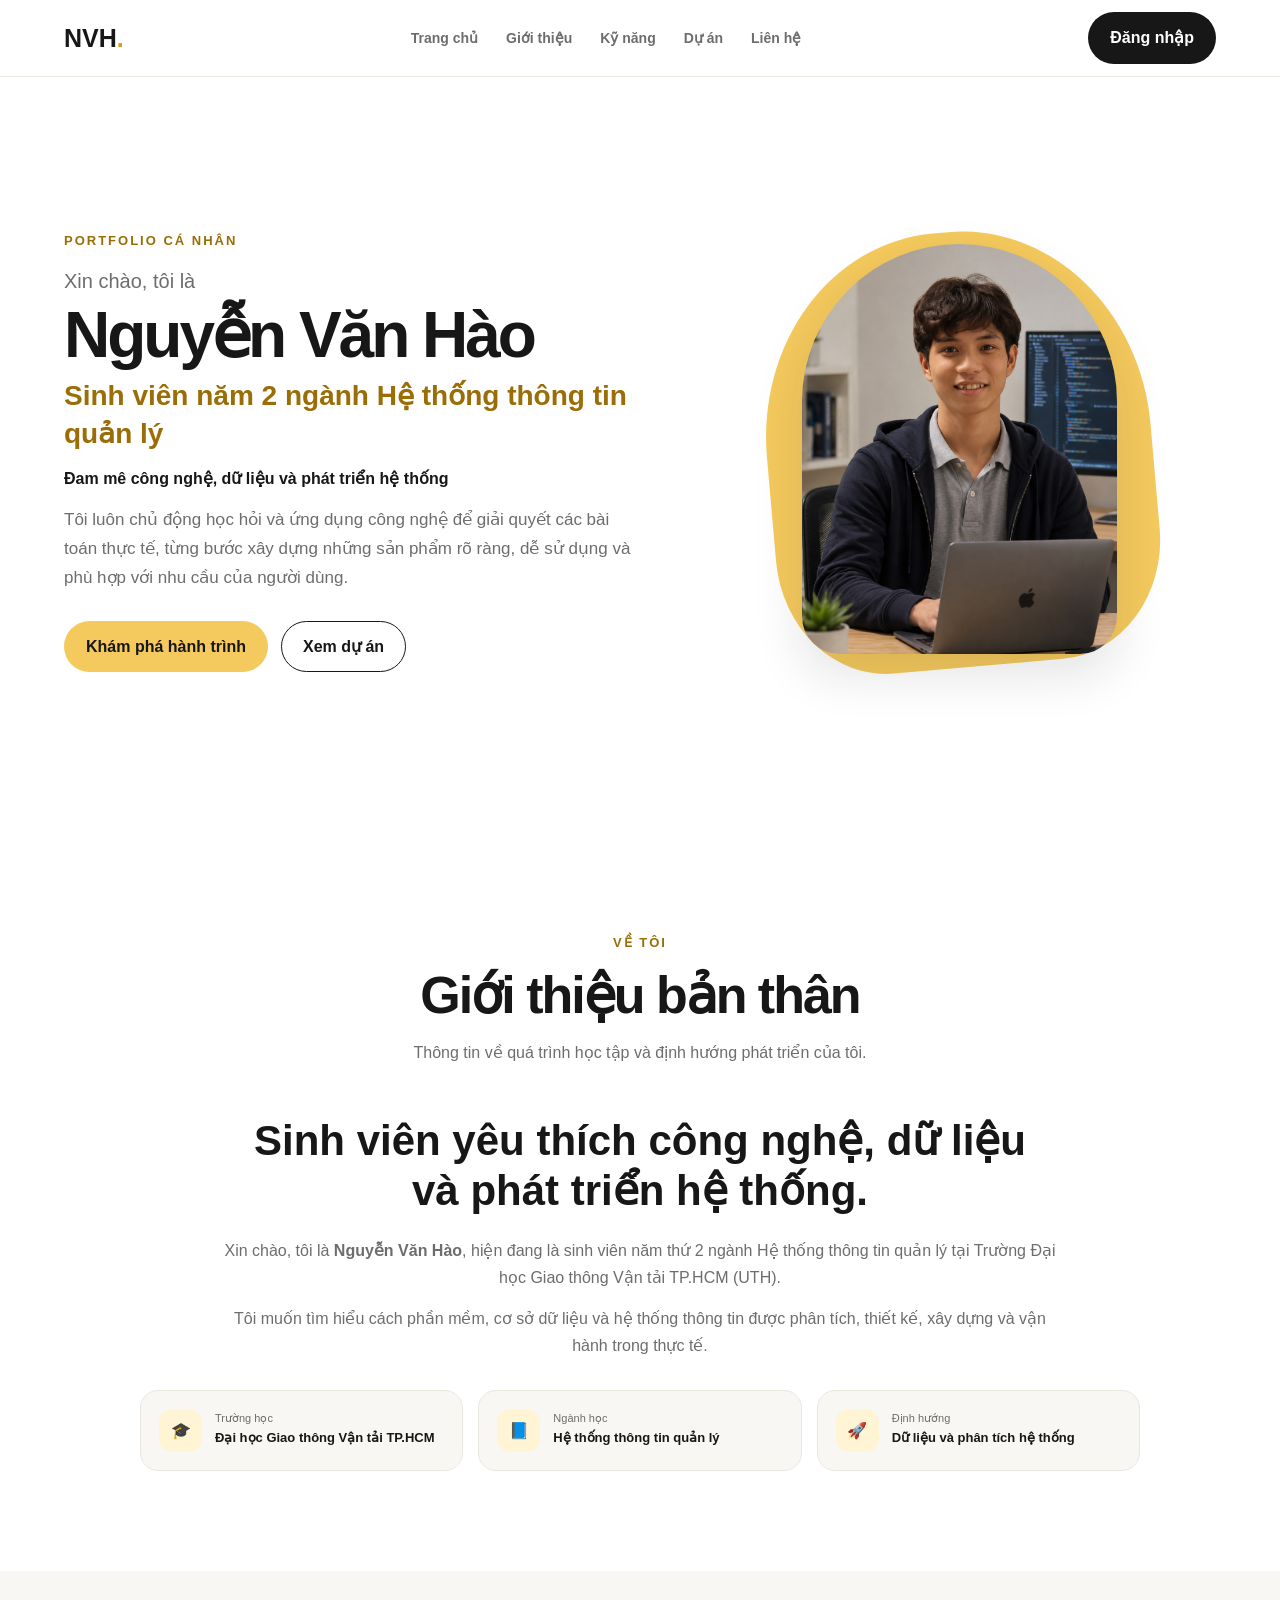
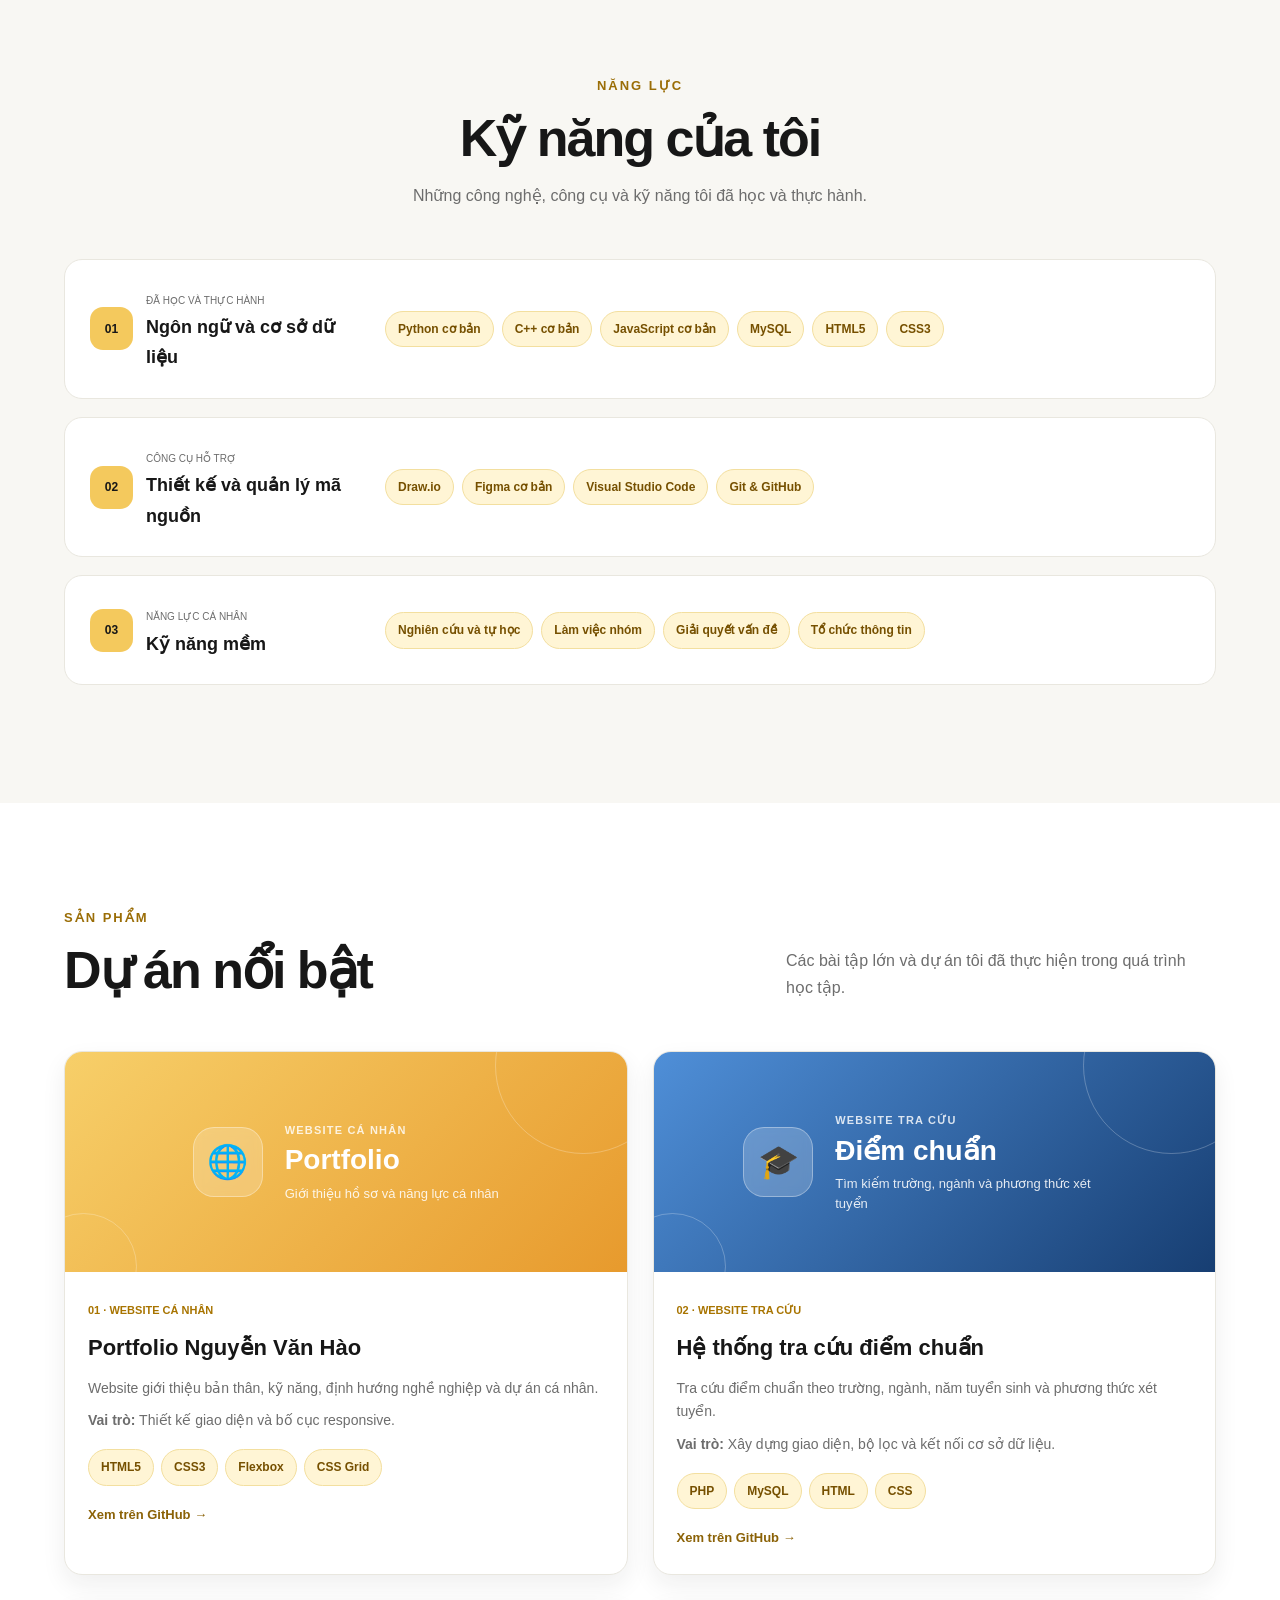
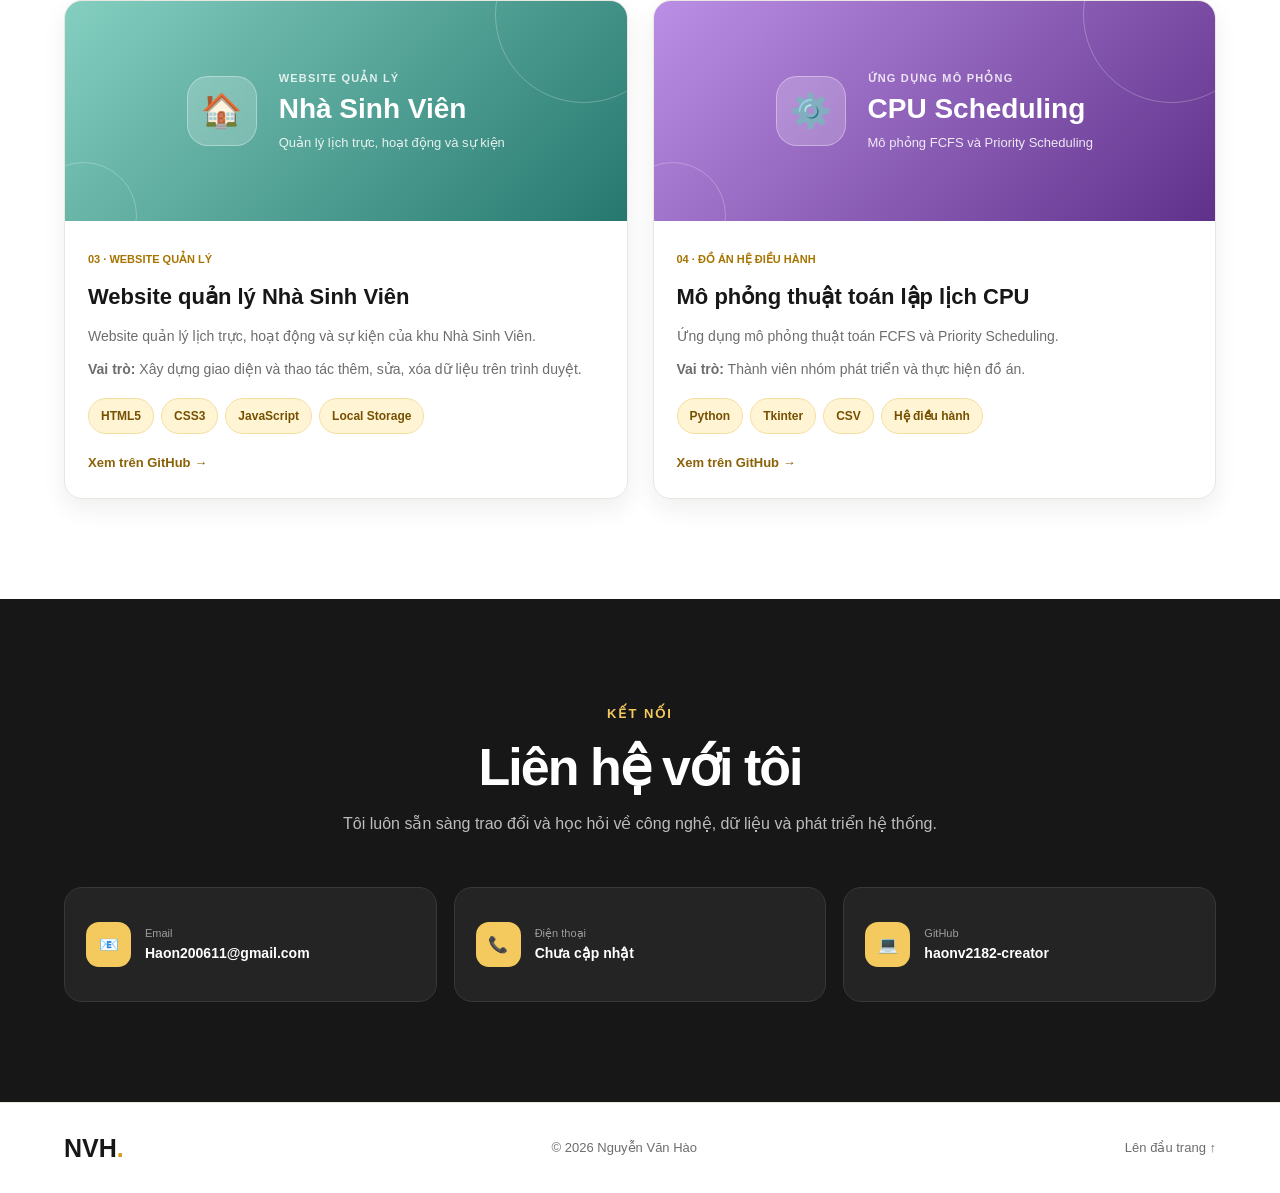
==== commit 766f9abe: "fdsf" ====
--- a/index.html
+++ b/index.html
@@ -10,7 +10,7 @@
 
     <meta
         name="description"
-        content="Portfolio cá nhân của Nguyễn Văn Hào - Sinh viên năm 2 ngành Hệ thống thông tin."
+        content="Portfolio cá nhân của Nguyễn Văn Hào - Sinh viên năm 2 ngành Hệ thống thông tin quản lý."
     >
 
     <title>Portfolio - Nguyễn Văn Hào</title>
@@ -18,7 +18,7 @@
     <link rel="stylesheet" href="style.css">
 </head>
 
-<body class="portfolio-page">
+<body>
 
     <!-- ================= HEADER ================= -->
 
@@ -50,7 +50,7 @@
 
         <!-- ================= HOME ================= -->
 
-        <section id="home" class="hero section-shell">
+        <section id="home" class="hero container">
 
             <div class="hero-content">
 
@@ -65,24 +65,24 @@
                 <h1>Nguyễn Văn Hào</h1>
 
                 <h2>
-                    Sinh viên năm 2 ngành Hệ thống thông tin
+                    Sinh viên năm 2 ngành Hệ thống thông tin quản lý
                 </h2>
 
                 <p class="hero-subtitle">
-                    Đam mê công nghệ và phát triển hệ thống
+                    Đam mê công nghệ, dữ liệu và phát triển hệ thống
                 </p>
 
                 <p class="hero-description">
                     Tôi luôn chủ động học hỏi và ứng dụng công nghệ
                     để giải quyết các bài toán thực tế, từng bước xây dựng
-                    những hệ thống rõ ràng, dễ sử dụng và phù hợp
+                    những sản phẩm rõ ràng, dễ sử dụng và phù hợp
                     với nhu cầu của người dùng.
                 </p>
 
                 <div class="hero-actions">
 
                     <a href="#about" class="btn btn-accent">
-                        Khám phá hành trình của tôi
+                        Khám phá hành trình
                     </a>
 
                     <a href="#projects" class="btn btn-outline">
@@ -93,11 +93,11 @@
 
             </div>
 
-            <div class="hero-visual">
-
-                <div class="hero-photo-shape"></div>
-
-                <div class="hero-photo-frame">
+            <div class="hero-image">
+
+                <div class="image-background"></div>
+
+                <div class="image-frame">
 
                     <img
                         src="avatar.jpg"
@@ -112,62 +112,48 @@
 
         <!-- ================= ABOUT ================= -->
 
-        <section
-            id="about"
-            class="about section-shell section-block"
-        >
-
-            <div class="section-heading centered-heading">
-
-                <span class="eyebrow">
-                    Về tôi
-                </span>
-
-                <h2>Giới thiệu bản thân</h2>
-
-                <p>
-                    Hành trình học tập, mục tiêu nghề nghiệp
-                    và định hướng phát triển của tôi.
-                </p>
-
-            </div>
-
-            <div class="about-simple-layout">
+        <section id="about" class="section">
+
+            <div class="container">
+
+                <div class="section-heading">
+
+                    <span class="eyebrow">
+                        Về tôi
+                    </span>
+
+                    <h2>Giới thiệu bản thân</h2>
+
+                    <p>
+                        Thông tin về quá trình học tập
+                        và định hướng phát triển của tôi.
+                    </p>
+
+                </div>
 
                 <div class="about-content">
 
-                    <span class="about-small-title">
-                        Tôi là ai?
-                    </span>
-
                     <h3>
-                        Sinh viên Hệ thống thông tin yêu thích
-                        công nghệ, dữ liệu và phát triển hệ thống.
+                        Sinh viên yêu thích công nghệ,
+                        dữ liệu và phát triển hệ thống.
                     </h3>
 
                     <p>
                         Xin chào, tôi là <strong>Nguyễn Văn Hào</strong>,
-                        hiện đang là sinh viên năm thứ 2 ngành Hệ thống thông tin
-                        tại Trường Đại học Giao thông Vận tải TP.HCM (UTH).
+                        hiện đang là sinh viên năm thứ 2 ngành
+                        Hệ thống thông tin quản lý tại Trường Đại học
+                        Giao thông Vận tải TP.HCM (UTH).
                     </p>
 
                     <p>
-                        Xuất phát từ sự tò mò và niềm yêu thích công nghệ,
-                        tôi luôn muốn tìm hiểu cách phần mềm, cơ sở dữ liệu
-                        và các hệ thống thông tin được thiết kế, xây dựng
-                        và vận hành.
+                        Tôi muốn tìm hiểu cách phần mềm, cơ sở dữ liệu
+                        và hệ thống thông tin được phân tích, thiết kế,
+                        xây dựng và vận hành trong thực tế.
                     </p>
 
-                    <p>
-                        Việc học ngành Hệ thống thông tin giúp tôi không chỉ
-                        tiếp cận với lập trình mà còn hiểu thêm về cách phân tích,
-                        tổ chức dữ liệu và ứng dụng công nghệ để giải quyết
-                        các vấn đề trong thực tế.
-                    </p>
-
-                    <div class="about-info-grid">
-
-                        <article>
+                    <div class="about-grid">
+
+                        <article class="info-card">
 
                             <span>🎓</span>
 
@@ -181,7 +167,7 @@
 
                         </article>
 
-                        <article>
+                        <article class="info-card">
 
                             <span>📘</span>
 
@@ -189,13 +175,13 @@
                                 <small>Ngành học</small>
 
                                 <strong>
-                                    Hệ thống thông tin
+                                    Hệ thống thông tin quản lý
                                 </strong>
                             </div>
 
                         </article>
 
-                        <article>
+                        <article class="info-card">
 
                             <span>🚀</span>
 
@@ -213,92 +199,17 @@
 
                 </div>
 
-                <!-- MỤC TIÊU NGHỀ NGHIỆP -->
-
-                <div class="career-goals">
-
-                    <article class="goal-card">
-
-                        <span class="goal-number">
-                            01
-                        </span>
-
-                        <div>
-
-                            <small>
-                                Mục tiêu ngắn hạn · 1 năm tới
-                            </small>
-
-                            <h3>
-                                Củng cố kiến thức nền tảng
-                            </h3>
-
-                            <p>
-                                Tiếp tục rèn luyện lập trình,
-                                cơ sở dữ liệu, tư duy phân tích
-                                và các công cụ thiết kế giao diện,
-                                quy trình hệ thống.
-                            </p>
-
-                            <p>
-                                Mục tiêu quan trọng là tìm kiếm cơ hội thực tập
-                                ở vị trí liên quan đến dữ liệu,
-                                phân tích nghiệp vụ hoặc phát triển hệ thống
-                                để tích lũy kinh nghiệm thực tế.
-                            </p>
-
-                        </div>
-
-                    </article>
-
-                    <article class="goal-card">
-
-                        <span class="goal-number">
-                            02
-                        </span>
-
-                        <div>
-
-                            <small>
-                                Mục tiêu dài hạn · 2–3 năm tới
-                            </small>
-
-                            <h3>
-                                Phát triển thành chuyên viên hệ thống
-                            </h3>
-
-                            <p>
-                                Hoàn thành tốt chương trình đại học,
-                                xây dựng từ 3 đến 5 dự án có tính ứng dụng
-                                và tiếp tục hoàn thiện Portfolio cá nhân.
-                            </p>
-
-                            <p>
-                                Định hướng trở thành chuyên viên phân tích,
-                                phát triển hệ thống hoặc làm việc
-                                trong lĩnh vực dữ liệu.
-                            </p>
-
-                        </div>
-
-                    </article>
-
-                </div>
-
             </div>
 
         </section>
 
         <!-- ================= SKILLS ================= -->
 
-        <section
-            id="skills"
-            class="skills section-block section-soft"
-        >
-
-            <div class="section-shell">
-
-                <div class="section-heading centered-heading">
+        <section id="skills" class="section section-soft">
+
+            <div class="container">
+
+                <div class="section-heading">
 
                     <span class="eyebrow">
                         Năng lực
@@ -307,22 +218,22 @@
                     <h2>Kỹ năng của tôi</h2>
 
                     <p>
-                        Các công nghệ, công cụ và kỹ năng tôi đã được học,
-                        thực hành hoặc đang tiếp tục tìm hiểu.
+                        Những công nghệ, công cụ và kỹ năng
+                        tôi đã học và thực hành.
                     </p>
 
                 </div>
 
-                <!-- NHÓM 1 -->
-
-                <div class="skill-category">
-
-                    <div class="skill-category-heading">
-
-                        <span>01</span>
+                <div class="skill-group">
+
+                    <div class="skill-title">
+
+                        <span class="number-box">
+                            01
+                        </span>
 
                         <div>
-                            <small>Kiến thức đã thực hành</small>
+                            <small>Đã học và thực hành</small>
 
                             <h3>
                                 Ngôn ngữ và cơ sở dữ liệu
@@ -331,70 +242,61 @@
 
                     </div>
 
-                    <div class="skill-tag-list">
+                    <div class="skill-tags">
                         <span>Python cơ bản</span>
                         <span>C++ cơ bản</span>
-                        <span>PHP cơ bản</span>
                         <span>JavaScript cơ bản</span>
                         <span>MySQL</span>
                         <span>HTML5</span>
                         <span>CSS3</span>
-                        <span>Flexbox</span>
-                        <span>CSS Grid</span>
-                        <span>Responsive Design</span>
-                    </div>
-
-                </div>
-
-                <!-- NHÓM 2 -->
-
-                <div class="skill-category">
-
-                    <div class="skill-category-heading">
-
-                        <span>02</span>
+                    </div>
+
+                </div>
+
+                <div class="skill-group">
+
+                    <div class="skill-title">
+
+                        <span class="number-box">
+                            02
+                        </span>
 
                         <div>
                             <small>Công cụ hỗ trợ</small>
 
                             <h3>
-                                Thiết kế và quản lý dự án
+                                Thiết kế và quản lý mã nguồn
                             </h3>
                         </div>
 
                     </div>
 
-                    <div class="skill-tag-list">
+                    <div class="skill-tags">
                         <span>Draw.io</span>
                         <span>Figma cơ bản</span>
                         <span>Visual Studio Code</span>
-                        <span>Git</span>
-                        <span>GitHub</span>
-                        <span>Microsoft Excel cơ bản</span>
-                    </div>
-
-                </div>
-
-                <!-- NHÓM 3 -->
-
-                <div class="skill-category">
-
-                    <div class="skill-category-heading">
-
-                        <span>03</span>
+                        <span>Git &amp; GitHub</span>
+                    </div>
+
+                </div>
+
+                <div class="skill-group">
+
+                    <div class="skill-title">
+
+                        <span class="number-box">
+                            03
+                        </span>
 
                         <div>
                             <small>Năng lực cá nhân</small>
 
-                            <h3>
-                                Kỹ năng mềm
-                            </h3>
-                        </div>
-
-                    </div>
-
-                    <div class="skill-tag-list">
-                        <span>Tư duy logic</span>
+                            <h3>Kỹ năng mềm</h3>
+                        </div>
+
+                    </div>
+
+                    <div class="skill-tags">
                         <span>Nghiên cứu và tự học</span>
                         <span>Làm việc nhóm</span>
                         <span>Giải quyết vấn đề</span>
@@ -403,25 +305,312 @@
 
                 </div>
 
-                <!-- ĐANG TÌM HIỂU -->
-
-                <div class="learning-box">
-
-                    <span>📚</span>
+            </div>
+
+        </section>
+
+        <!-- ================= PROJECTS ================= -->
+
+        <section id="projects" class="section">
+
+            <div class="container">
+
+                <div class="section-heading heading-row">
 
                     <div>
 
-                        <small>
-                            Đang tiếp tục tìm hiểu
-                        </small>
-
-                        <p>
-                            SQL Server, Power BI, Tableau và Microsoft Visio
-                            là những công cụ tôi định hướng học thêm
-                            để hỗ trợ phân tích dữ liệu và thiết kế hệ thống.
-                        </p>
-
-                    </div>
+                        <span class="eyebrow">
+                            Sản phẩm
+                        </span>
+
+                        <h2>Dự án nổi bật</h2>
+
+                    </div>
+
+                    <p>
+                        Các bài tập lớn và dự án tôi đã thực hiện
+                        trong quá trình học tập.
+                    </p>
+
+                </div>
+
+                <div class="project-grid">
+
+                    <!-- PROJECT 1 -->
+
+                    <article class="project-card">
+
+                        <div class="project-preview preview-one">
+
+                            <span class="project-preview-icon">
+                                🌐
+                            </span>
+
+                            <div class="project-preview-content">
+
+                                <small>
+                                    Website cá nhân
+                                </small>
+
+                                <strong>
+                                    Portfolio
+                                </strong>
+
+                                <p>
+                                    Giới thiệu hồ sơ và năng lực cá nhân
+                                </p>
+
+                            </div>
+
+                        </div>
+
+                        <div class="project-body">
+
+                            <small>
+                                01 · Website cá nhân
+                            </small>
+
+                            <h3>
+                                Portfolio Nguyễn Văn Hào
+                            </h3>
+
+                            <p>
+                                Website giới thiệu bản thân, kỹ năng,
+                                định hướng nghề nghiệp và dự án cá nhân.
+                            </p>
+
+                            <p>
+                                <strong>Vai trò:</strong>
+                                Thiết kế giao diện và bố cục responsive.
+                            </p>
+
+                            <div class="project-tags">
+                                <span>HTML5</span>
+                                <span>CSS3</span>
+                                <span>Flexbox</span>
+                                <span>CSS Grid</span>
+                            </div>
+
+                            <a
+                                href="https://github.com/haonv2182-creator/PORTFOLIO"
+                                target="_blank"
+                                rel="noopener"
+                                class="project-link"
+                            >
+                                Xem trên GitHub →
+                            </a>
+
+                        </div>
+
+                    </article>
+
+                    <!-- PROJECT 2 -->
+
+                    <article class="project-card">
+
+                        <div class="project-preview preview-two">
+
+                            <span class="project-preview-icon">
+                                🎓
+                            </span>
+
+                            <div class="project-preview-content">
+
+                                <small>
+                                    Website tra cứu
+                                </small>
+
+                                <strong>
+                                    Điểm chuẩn
+                                </strong>
+
+                                <p>
+                                    Tìm kiếm trường, ngành
+                                    và phương thức xét tuyển
+                                </p>
+
+                            </div>
+
+                        </div>
+
+                        <div class="project-body">
+
+                            <small>
+                                02 · Website tra cứu
+                            </small>
+
+                            <h3>
+                                Hệ thống tra cứu điểm chuẩn
+                            </h3>
+
+                            <p>
+                                Tra cứu điểm chuẩn theo trường, ngành,
+                                năm tuyển sinh và phương thức xét tuyển.
+                            </p>
+
+                            <p>
+                                <strong>Vai trò:</strong>
+                                Xây dựng giao diện, bộ lọc
+                                và kết nối cơ sở dữ liệu.
+                            </p>
+
+                            <div class="project-tags">
+                                <span>PHP</span>
+                                <span>MySQL</span>
+                                <span>HTML</span>
+                                <span>CSS</span>
+                            </div>
+
+                            <a
+                                href="https://github.com/haonv2182-creator/TraCuuDiemChuannew"
+                                target="_blank"
+                                rel="noopener"
+                                class="project-link"
+                            >
+                                Xem trên GitHub →
+                            </a>
+
+                        </div>
+
+                    </article>
+
+                    <!-- PROJECT 3 -->
+
+                    <article class="project-card">
+
+                        <div class="project-preview preview-three">
+
+                            <span class="project-preview-icon">
+                                🏠
+                            </span>
+
+                            <div class="project-preview-content">
+
+                                <small>
+                                    Website quản lý
+                                </small>
+
+                                <strong>
+                                    Nhà Sinh Viên
+                                </strong>
+
+                                <p>
+                                    Quản lý lịch trực, hoạt động và sự kiện
+                                </p>
+
+                            </div>
+
+                        </div>
+
+                        <div class="project-body">
+
+                            <small>
+                                03 · Website quản lý
+                            </small>
+
+                            <h3>
+                                Website quản lý Nhà Sinh Viên
+                            </h3>
+
+                            <p>
+                                Website quản lý lịch trực, hoạt động
+                                và sự kiện của khu Nhà Sinh Viên.
+                            </p>
+
+                            <p>
+                                <strong>Vai trò:</strong>
+                                Xây dựng giao diện và thao tác thêm,
+                                sửa, xóa dữ liệu trên trình duyệt.
+                            </p>
+
+                            <div class="project-tags">
+                                <span>HTML5</span>
+                                <span>CSS3</span>
+                                <span>JavaScript</span>
+                                <span>Local Storage</span>
+                            </div>
+
+                            <a
+                                href="https://github.com/haonv2182-creator/Mobile"
+                                target="_blank"
+                                rel="noopener"
+                                class="project-link"
+                            >
+                                Xem trên GitHub →
+                            </a>
+
+                        </div>
+
+                    </article>
+
+                    <!-- PROJECT 4 -->
+
+                    <article class="project-card">
+
+                        <div class="project-preview preview-four">
+
+                            <span class="project-preview-icon">
+                                ⚙️
+                            </span>
+
+                            <div class="project-preview-content">
+
+                                <small>
+                                    Ứng dụng mô phỏng
+                                </small>
+
+                                <strong>
+                                    CPU Scheduling
+                                </strong>
+
+                                <p>
+                                    Mô phỏng FCFS và Priority Scheduling
+                                </p>
+
+                            </div>
+
+                        </div>
+
+                        <div class="project-body">
+
+                            <small>
+                                04 · Đồ án Hệ điều hành
+                            </small>
+
+                            <h3>
+                                Mô phỏng thuật toán lập lịch CPU
+                            </h3>
+
+                            <p>
+                                Ứng dụng mô phỏng thuật toán FCFS
+                                và Priority Scheduling.
+                            </p>
+
+                            <p>
+                                <strong>Vai trò:</strong>
+                                Thành viên nhóm phát triển
+                                và thực hiện đồ án.
+                            </p>
+
+                            <div class="project-tags">
+                                <span>Python</span>
+                                <span>Tkinter</span>
+                                <span>CSV</span>
+                                <span>Hệ điều hành</span>
+                            </div>
+
+                            <a
+                                href="https://github.com/haonv2182-creator/HeDieuHanh"
+                                target="_blank"
+                                rel="noopener"
+                                class="project-link"
+                            >
+                                Xem trên GitHub →
+                            </a>
+
+                        </div>
+
+                    </article>
 
                 </div>
 
@@ -429,263 +618,32 @@
 
         </section>
 
-        <!-- ================= PROJECTS ================= -->
-
-        <section
-            id="projects"
-            class="projects section-shell section-block"
-        >
-
-            <div class="section-heading heading-row">
-
-                <div>
-
-                    <span class="eyebrow">
-                        Sản phẩm
-                    </span>
-
-                    <h2>Dự án nổi bật</h2>
-
-                </div>
-
-                <p>
-                    Các bài tập lớn và dự án tôi đã thực hiện
-                    trong quá trình học tập.
-                </p>
-
-            </div>
-
-            <div class="projects-grid">
-
-                <!-- PROJECT 1 -->
-
-                <article class="project-card">
-
-                    <div class="project-preview preview-one">
-                        <span>Portfolio</span>
-                    </div>
-
-                    <div class="project-body">
-
-                        <small>
-                            01 · Website cá nhân
-                        </small>
-
-                        <h3>
-                            Portfolio Nguyễn Văn Hào
-                        </h3>
-
-                        <p>
-                            Website giới thiệu bản thân, kỹ năng,
-                            định hướng nghề nghiệp và các dự án cá nhân.
-                        </p>
-
-                        <p class="project-role">
-                            <strong>Vai trò:</strong>
-                            Thiết kế giao diện và xây dựng bố cục responsive.
-                        </p>
-
-                        <div class="project-tags">
-                            <span>HTML5</span>
-                            <span>CSS3</span>
-                            <span>Flexbox</span>
-                            <span>CSS Grid</span>
-                        </div>
-
-                        <a
-                            href="https://github.com/haonv2182-creator/PORTFOLIO"
-                            target="_blank"
-                            rel="noopener"
-                            class="project-link"
-                        >
-                            Xem trên GitHub →
-                        </a>
-
-                    </div>
-
-                </article>
-
-                <!-- PROJECT 2 -->
-
-                <article class="project-card">
-
-                    <div class="project-preview preview-two">
-                        <span>Điểm chuẩn</span>
-                    </div>
-
-                    <div class="project-body">
-
-                        <small>
-                            02 · Website tra cứu
-                        </small>
-
-                        <h3>
-                            Hệ thống tra cứu điểm chuẩn
-                        </h3>
-
-                        <p>
-                            Website hỗ trợ tra cứu điểm chuẩn theo trường,
-                            ngành, năm tuyển sinh và phương thức xét tuyển.
-                        </p>
-
-                        <p class="project-role">
-                            <strong>Vai trò:</strong>
-                            Xây dựng giao diện, chức năng tìm kiếm,
-                            bộ lọc và kết nối cơ sở dữ liệu.
-                        </p>
-
-                        <div class="project-tags">
-                            <span>PHP</span>
-                            <span>MySQL</span>
-                            <span>HTML</span>
-                            <span>CSS</span>
-                        </div>
-
-                        <a
-                            href="https://github.com/haonv2182-creator/TraCuuDiemChuannew"
-                            target="_blank"
-                            rel="noopener"
-                            class="project-link"
-                        >
-                            Xem trên GitHub →
-                        </a>
-
-                    </div>
-
-                </article>
-
-                <!-- PROJECT 3 -->
-
-                <article class="project-card">
-
-                    <div class="project-preview preview-three">
-                        <span>Nhà Sinh Viên</span>
-                    </div>
-
-                    <div class="project-body">
-
-                        <small>
-                            03 · Website quản lý
-                        </small>
-
-                        <h3>
-                            Website quản lý Nhà Sinh Viên
-                        </h3>
-
-                        <p>
-                            Website quản lý lịch trực, hoạt động
-                            và sự kiện dành cho khu Nhà Sinh Viên.
-                        </p>
-
-                        <p class="project-role">
-                            <strong>Vai trò:</strong>
-                            Xây dựng giao diện và chức năng thêm,
-                            sửa, xóa, lưu dữ liệu trên trình duyệt.
-                        </p>
-
-                        <div class="project-tags">
-                            <span>HTML5</span>
-                            <span>CSS3</span>
-                            <span>JavaScript</span>
-                            <span>Local Storage</span>
-                        </div>
-
-                        <a
-                            href="https://github.com/haonv2182-creator/Mobile"
-                            target="_blank"
-                            rel="noopener"
-                            class="project-link"
-                        >
-                            Xem trên GitHub →
-                        </a>
-
-                    </div>
-
-                </article>
-
-                <!-- PROJECT 4 -->
-
-                <article class="project-card">
-
-                    <div class="project-preview preview-four">
-                        <span>CPU Scheduling</span>
-                    </div>
-
-                    <div class="project-body">
-
-                        <small>
-                            04 · Đồ án Hệ điều hành
-                        </small>
-
-                        <h3>
-                            Mô phỏng thuật toán lập lịch CPU
-                        </h3>
-
-                        <p>
-                            Ứng dụng mô phỏng thuật toán FCFS
-                            và Priority Scheduling, hỗ trợ nhập tiến trình
-                            và xem kết quả xử lý.
-                        </p>
-
-                        <p class="project-role">
-                            <strong>Vai trò:</strong>
-                            Thành viên nhóm phát triển và thực hiện đồ án.
-                        </p>
-
-                        <div class="project-tags">
-                            <span>Python</span>
-                            <span>Tkinter</span>
-                            <span>CSV</span>
-                            <span>Hệ điều hành</span>
-                        </div>
-
-                        <a
-                            href="https://github.com/haonv2182-creator/HeDieuHanh"
-                            target="_blank"
-                            rel="noopener"
-                            class="project-link"
-                        >
-                            Xem trên GitHub →
-                        </a>
-
-                    </div>
-
-                </article>
-
-            </div>
-
-        </section>
-
         <!-- ================= CONTACT ================= -->
 
-        <section
-            id="contact"
-            class="contact section-block section-dark"
-        >
-
-            <div class="section-shell">
+        <section id="contact" class="section contact-section">
+
+            <div class="container">
 
                 <div class="section-heading contact-heading">
 
-                    <span class="eyebrow light-eyebrow">
+                    <span class="eyebrow light">
                         Kết nối
                     </span>
 
                     <h2>Liên hệ với tôi</h2>
 
                     <p>
-                        Tôi luôn sẵn sàng trao đổi, học hỏi
-                        và kết nối về các dự án công nghệ,
-                        dữ liệu và phát triển hệ thống.
+                        Tôi luôn sẵn sàng trao đổi và học hỏi
+                        về công nghệ, dữ liệu và phát triển hệ thống.
                     </p>
 
                 </div>
 
-                <div class="contact-simple-grid">
+                <div class="contact-grid">
 
                     <a
-                        href="mailto:email@example.com"
-                        class="contact-simple-card"
+                        href="mailto:Haon200611@gmail.com"
+                        class="contact-card"
                     >
 
                         <span>📧</span>
@@ -697,25 +655,22 @@
 
                     </a>
 
-                    <a
-                        href="tel:0123456789"
-                        class="contact-simple-card"
-                    >
+                    <div class="contact-card">
 
                         <span>📞</span>
 
                         <div>
                             <small>Điện thoại</small>
-                            <strong>0123 456 789</strong>
-                        </div>
-
-                    </a>
+                            <strong>Chưa cập nhật</strong>
+                        </div>
+
+                    </div>
 
                     <a
                         href="https://github.com/haonv2182-creator"
                         target="_blank"
                         rel="noopener"
-                        class="contact-simple-card"
+                        class="contact-card"
                     >
 
                         <span>💻</span>
@@ -728,11 +683,34 @@
                     </a>
 
                 </div>
+
             </div>
 
         </section>
 
     </main>
+
+    <!-- ================= FOOTER ================= -->
+
+    <footer class="footer">
+
+        <div class="container footer-content">
+
+            <a href="#home" class="brand">
+                NVH<span>.</span>
+            </a>
+
+            <p>
+                © 2026 Nguyễn Văn Hào
+            </p>
+
+            <a href="#home">
+                Lên đầu trang ↑
+            </a>
+
+        </div>
+
+    </footer>
 
 </body>
 </html>
--- a/style.css
+++ b/style.css
@@ -14,6 +14,10 @@
     --text: #171717;
     --text-muted: #6d6d6d;
     --border: #e9e7df;
+
+    --success: #166534;
+    --warning: #92400e;
+    --danger: #b91c1c;
 
     --font-small: 13px;
     --font-normal: 16px;
@@ -30,7 +34,7 @@
         0 10px 25px rgba(23, 23, 23, 0.07);
 
     --shadow:
-        0 20px 50px rgba(23, 23, 23, 0.1);
+        0 20px 50px rgba(23, 23, 23, 0.12);
 
     --transition: 0.3s ease;
 }
@@ -50,12 +54,12 @@
 }
 
 body {
+    color: var(--text);
+    background: var(--background);
+
     font-family: Arial, Helvetica, sans-serif;
     font-size: var(--font-normal);
     line-height: 1.7;
-
-    color: var(--text);
-    background: var(--background);
 }
 
 a {
@@ -74,53 +78,59 @@
 
 button,
 input,
-textarea,
-select {
+textarea {
     font: inherit;
 }
 
+button {
+    border: 0;
+}
+
 /* ==================================================
-   DÙNG CHUNG
+   SHARED
    ================================================== */
 
-.section-shell {
+.container {
     width: min(90%, 1180px);
     margin-inline: auto;
 }
 
-.section-block {
-    padding-top: 100px;
-    padding-bottom: 100px;
+.section {
+    padding: 100px 0;
 }
 
 .section-soft {
     background: var(--background-soft);
 }
 
-.section-dark {
-    color: white;
-    background: var(--primary);
-}
-
 .eyebrow {
     display: inline-block;
-    margin-bottom: 14px;
-
-    color: #a87400;
+    margin-bottom: 12px;
+
+    color: #9a6d06;
 
     font-size: var(--font-small);
     font-weight: 800;
+    letter-spacing: 2px;
     text-transform: uppercase;
-    letter-spacing: 2px;
-}
-
-.light-eyebrow {
+}
+
+.eyebrow.light {
     color: var(--accent);
 }
 
+.brand {
+    font-size: 25px;
+    font-weight: 900;
+}
+
+.brand span {
+    color: #d99b12;
+}
+
 .btn {
-    min-height: 48px;
-    padding: 12px 22px;
+    min-height: 47px;
+    padding: 11px 21px;
 
     display: inline-flex;
     align-items: center;
@@ -168,191 +178,16 @@
     background: var(--primary);
 }
 
-/* ==================================================
-   NAVBAR
-   ================================================== */
-
-.site-header {
-    position: fixed;
-    top: 0;
-    left: 0;
-    right: 0;
-
-    z-index: 1000;
-
-    background: rgba(255, 255, 255, 0.94);
-    border-bottom: 1px solid var(--border);
-
-    backdrop-filter: blur(12px);
-}
-
-.navbar {
-    width: min(90%, 1180px);
-    height: 78px;
-    margin-inline: auto;
-
-    display: flex;
-    align-items: center;
-    justify-content: space-between;
-    gap: 25px;
-}
-
-.brand {
-    font-size: 25px;
-    font-weight: 900;
-    letter-spacing: -1px;
-}
-
-.brand span {
-    color: #d99b12;
-}
-
-.nav-links {
-    display: flex;
-    align-items: center;
-    gap: 30px;
-}
-
-.nav-links a {
-    position: relative;
-
-    color: var(--text-muted);
-
-    font-size: 14px;
-    font-weight: 700;
-}
-
-.nav-links a::after {
-    content: "";
-
-    position: absolute;
-    left: 0;
-    bottom: -8px;
-
-    width: 0;
-    height: 2px;
-
-    background: var(--secondary);
-    transition: var(--transition);
-}
-
-.nav-links a:hover {
-    color: var(--text);
-}
-
-.nav-links a:hover::after {
+.full-width {
     width: 100%;
 }
 
-/* ==================================================
-   HERO
-   ================================================== */
-
-.hero {
-    min-height: 92vh;
-    padding-top: 140px;
-    padding-bottom: 70px;
-
-    display: grid;
-    grid-template-columns: 1.05fr 0.95fr;
-    align-items: center;
-    gap: 70px;
-}
-
-.hero-welcome {
-    margin-bottom: 4px;
-
-    color: var(--text-muted);
-    font-size: 20px;
-}
-
-.hero-content h1 {
-    margin-bottom: 8px;
-
-    font-size: clamp(48px, 7vw, var(--font-title));
-    line-height: 1.05;
-    letter-spacing: -3px;
-}
-
-.hero-content h2 {
-    margin-bottom: 18px;
-
-    color: #9a6d06;
-
-    font-size: clamp(20px, 3vw, 29px);
-    line-height: 1.3;
-}
-
-.hero-subtitle {
-    margin-bottom: 16px;
-
-    color: var(--text);
-    font-size: 15px;
-    font-weight: 700;
-}
-
-.hero-description {
-    max-width: 650px;
-    margin-bottom: 30px;
-
-    color: var(--text-muted);
-    font-size: 17px;
-}
-
-.hero-actions {
-    display: flex;
-    align-items: center;
-    flex-wrap: wrap;
-    gap: 14px;
-}
-
-.hero-visual {
-    position: relative;
-
-    min-height: 500px;
-
-    display: flex;
-    align-items: center;
-    justify-content: center;
-}
-
-.hero-photo-shape {
-    position: absolute;
-
-    width: 390px;
-    height: 440px;
-
-    border-radius: 48% 48% 28% 28%;
-
-    background: var(--accent);
-
-    transform: rotate(-5deg);
-}
-
-.hero-photo-frame {
-    position: relative;
-    z-index: 2;
-
-    width: 320px;
-    height: 415px;
-
-    overflow: hidden;
-
-    border-radius: 160px 160px 38px 38px;
-    box-shadow: var(--shadow);
-}
-
-.hero-photo-frame img {
-    width: 100%;
-    height: 100%;
-
-    object-fit: cover;
-    object-position: center top;
-}
-
-/* ==================================================
-   SECTION HEADING
-   ================================================== */
+.section-heading {
+    max-width: 700px;
+    margin: 0 auto 50px;
+
+    text-align: center;
+}
 
 .section-heading h2 {
     font-size: clamp(36px, 5vw, 52px);
@@ -360,82 +195,227 @@
     letter-spacing: -2px;
 }
 
-.section-heading > p,
-.centered-heading > p {
-    max-width: 630px;
-    color: var(--text-muted);
-}
-
-.centered-heading {
-    margin-bottom: 55px;
-    text-align: center;
-}
-
-.centered-heading p {
-    margin: 14px auto 0;
+.section-heading p {
+    margin-top: 13px;
+    color: var(--text-muted);
 }
 
 .heading-row {
-    margin-bottom: 45px;
+    max-width: none;
 
     display: flex;
     align-items: flex-end;
     justify-content: space-between;
-    gap: 35px;
+    gap: 30px;
+
+    text-align: left;
 }
 
 .heading-row > p {
-    max-width: 440px;
+    max-width: 430px;
+}
+
+/* ==================================================
+   NAVBAR
+   ================================================== */
+
+.site-header {
+    position: fixed;
+    top: 0;
+    right: 0;
+    left: 0;
+
+    z-index: 1000;
+
+    background: rgba(255, 255, 255, 0.94);
+    border-bottom: 1px solid var(--border);
+
+    backdrop-filter: blur(12px);
+}
+
+.navbar {
+    width: min(90%, 1180px);
+    height: 76px;
+    margin-inline: auto;
+
+    display: flex;
+    align-items: center;
+    justify-content: space-between;
+    gap: 25px;
+}
+
+.nav-links {
+    display: flex;
+    align-items: center;
+    gap: 28px;
+}
+
+.nav-links a {
+    position: relative;
+
+    color: var(--text-muted);
+
+    font-size: 14px;
+    font-weight: 700;
+}
+
+.nav-links a::after {
+    content: "";
+
+    position: absolute;
+    left: 0;
+    bottom: -7px;
+
+    width: 0;
+    height: 2px;
+
+    background: var(--secondary);
+    transition: var(--transition);
+}
+
+.nav-links a:hover {
+    color: #a87400;
+}
+
+.nav-links a:hover::after {
+    width: 100%;
+}
+
+/* ==================================================
+   HERO
+   ================================================== */
+
+.hero {
+    min-height: 92vh;
+    padding-top: 135px;
+    padding-bottom: 65px;
+
+    display: grid;
+    grid-template-columns: 1.05fr 0.95fr;
+    align-items: center;
+    gap: 70px;
+}
+
+.hero-welcome {
+    color: var(--text-muted);
+    font-size: 20px;
+}
+
+.hero-content h1 {
+    margin: 4px 0 8px;
+
+    font-size: clamp(48px, 7vw, var(--font-title));
+    line-height: 1.05;
+    letter-spacing: -3px;
+}
+
+.hero-content h2 {
+    max-width: 650px;
+    margin-bottom: 12px;
+
+    color: #9a6d06;
+
+    font-size: clamp(20px, 3vw, 28px);
+    line-height: 1.35;
+}
+
+.hero-subtitle {
+    margin-bottom: 14px;
+    font-weight: 700;
+}
+
+.hero-description {
+    max-width: 650px;
+    margin-bottom: 28px;
+
+    color: var(--text-muted);
+    font-size: 17px;
+}
+
+.hero-actions {
+    display: flex;
+    flex-wrap: wrap;
+    gap: 13px;
+}
+
+.hero-image {
+    position: relative;
+
+    min-height: 490px;
+
+    display: flex;
+    align-items: center;
+    justify-content: center;
+}
+
+.image-background {
+    position: absolute;
+
+    width: 385px;
+    height: 435px;
+
+    background: var(--accent);
+    border-radius: 48% 48% 28% 28%;
+
+    transform: rotate(-5deg);
+}
+
+.image-frame {
+    position: relative;
+    z-index: 2;
+
+    width: 315px;
+    height: 410px;
+
+    overflow: hidden;
+
+    border-radius: 160px 160px 38px 38px;
+    box-shadow: var(--shadow);
+}
+
+.image-frame img {
+    width: 100%;
+    height: 100%;
+
+    object-fit: cover;
+    object-position: center top;
 }
 
 /* ==================================================
    ABOUT
    ================================================== */
 
-.about-simple-layout {
+.about-content {
     max-width: 1000px;
-    margin: 0 auto;
-}
-
-.about-content {
+    margin-inline: auto;
+
     text-align: center;
 }
 
-.about-small-title {
-    color: #a87400;
-
-    font-size: var(--font-small);
-    font-weight: 800;
-    text-transform: uppercase;
-    letter-spacing: 2px;
-}
-
 .about-content > h3 {
-    max-width: 800px;
-    margin: 14px auto 22px;
-
-    font-size: clamp(29px, 4vw, 43px);
+    max-width: 820px;
+    margin: 0 auto 20px;
+
+    font-size: clamp(29px, 4vw, 42px);
     line-height: 1.2;
-    letter-spacing: -1.5px;
 }
 
 .about-content > p {
     max-width: 850px;
-    margin: 0 auto 15px;
-
-    color: var(--text-muted);
-}
-
-.about-info-grid {
-    max-width: 920px;
-    margin: 32px auto 0;
+    margin: 0 auto 14px;
+
+    color: var(--text-muted);
+}
+
+.about-grid {
+    margin-top: 30px;
 
     display: grid;
     grid-template-columns: repeat(3, minmax(0, 1fr));
-    gap: 14px;
-}
-
-.about-info-grid article {
+    gap: 15px;
+}
+
+.info-card {
     padding: 18px;
 
     display: flex;
@@ -451,14 +431,14 @@
     transition: var(--transition);
 }
 
-.about-info-grid article:hover {
+.info-card:hover {
     transform: translateY(-4px);
     box-shadow: var(--shadow-small);
 }
 
-.about-info-grid article > span {
-    width: 44px;
-    height: 44px;
+.info-card > span {
+    width: 43px;
+    height: 43px;
     flex-shrink: 0;
 
     display: grid;
@@ -468,49 +448,45 @@
     border-radius: 13px;
 }
 
-.about-info-grid small,
-.about-info-grid strong {
+.info-card small,
+.info-card strong {
     display: block;
 }
 
-.about-info-grid small {
+.info-card small {
     color: var(--text-muted);
     font-size: 11px;
 }
 
-.about-info-grid strong {
+.info-card strong {
     font-size: 13px;
 }
 
-/* ==================================================
-   CAREER GOALS
-   ================================================== */
-
-.career-goals {
-    margin-top: 45px;
+.goal-grid {
+    margin-top: 25px;
 
     display: grid;
     grid-template-columns: repeat(2, minmax(0, 1fr));
-    gap: 20px;
+    gap: 18px;
 
     text-align: left;
 }
 
 .goal-card {
-    padding: 28px;
+    padding: 25px;
 
     display: flex;
     align-items: flex-start;
-    gap: 18px;
+    gap: 15px;
 
     background: var(--background-soft);
     border: 1px solid var(--border);
     border-radius: var(--radius-medium);
 }
 
-.goal-number {
-    width: 45px;
-    height: 45px;
+.number-box {
+    width: 43px;
+    height: 43px;
     flex-shrink: 0;
 
     display: grid;
@@ -518,9 +494,10 @@
 
     color: var(--primary);
     background: var(--accent);
-    border-radius: 14px;
-
-    font-size: 13px;
+
+    border-radius: 13px;
+
+    font-size: 12px;
     font-weight: 900;
 }
 
@@ -530,17 +507,15 @@
     font-size: 11px;
     font-weight: 800;
     text-transform: uppercase;
-    letter-spacing: 1px;
 }
 
 .goal-card h3 {
-    margin: 5px 0 10px;
-
-    font-size: 21px;
+    margin: 4px 0 8px;
+    font-size: 20px;
 }
 
 .goal-card p {
-    margin-bottom: 10px;
+    margin-bottom: 8px;
 
     color: var(--text-muted);
     font-size: 14px;
@@ -550,62 +525,46 @@
    SKILLS
    ================================================== */
 
-.skill-category {
-    margin-bottom: 20px;
-    padding: 27px;
-
-    display: grid;
-    grid-template-columns: 270px minmax(0, 1fr);
-    align-items: center;
-    gap: 28px;
+.skill-group {
+    margin-bottom: 18px;
+    padding: 25px;
+
+    display: grid;
+    grid-template-columns: 270px 1fr;
+    align-items: center;
+    gap: 25px;
 
     background: var(--surface);
     border: 1px solid var(--border);
     border-radius: var(--radius-medium);
 }
 
-.skill-category-heading {
-    display: flex;
-    align-items: center;
-    gap: 14px;
-}
-
-.skill-category-heading > span {
-    width: 45px;
-    height: 45px;
-    flex-shrink: 0;
-
-    display: grid;
-    place-items: center;
-
-    color: var(--primary);
-    background: var(--accent);
-    border-radius: 14px;
-
-    font-size: 12px;
-    font-weight: 900;
-}
-
-.skill-category-heading small {
+.skill-title {
+    display: flex;
+    align-items: center;
+    gap: 13px;
+}
+
+.skill-title small {
     color: var(--text-muted);
 
     font-size: 10px;
     text-transform: uppercase;
-    letter-spacing: 1px;
-}
-
-.skill-category-heading h3 {
+}
+
+.skill-title h3 {
     font-size: 18px;
 }
 
-.skill-tag-list {
+.skill-tags {
     display: flex;
     flex-wrap: wrap;
-    gap: 9px;
-}
-
-.skill-tag-list span {
-    padding: 8px 13px;
+    gap: 8px;
+}
+
+.skill-tags span,
+.project-tags span {
+    padding: 7px 12px;
 
     color: #765000;
     background: #fff5d5;
@@ -618,11 +577,11 @@
 }
 
 .learning-box {
-    padding: 22px 25px;
-
-    display: flex;
-    align-items: center;
-    gap: 16px;
+    padding: 21px 24px;
+
+    display: flex;
+    align-items: center;
+    gap: 15px;
 
     background: #fffdf7;
     border: 1px dashed #d9b64e;
@@ -630,15 +589,15 @@
 }
 
 .learning-box > span {
-    width: 48px;
-    height: 48px;
+    width: 46px;
+    height: 46px;
     flex-shrink: 0;
 
     display: grid;
     place-items: center;
 
     background: var(--accent);
-    border-radius: 15px;
+    border-radius: 14px;
 }
 
 .learning-box small {
@@ -650,8 +609,6 @@
 }
 
 .learning-box p {
-    margin-top: 3px;
-
     color: var(--text-muted);
     font-size: 14px;
 }
@@ -660,10 +617,10 @@
    PROJECTS
    ================================================== */
 
-.projects-grid {
+.project-grid {
     display: grid;
     grid-template-columns: repeat(2, minmax(0, 1fr));
-    gap: 28px;
+    gap: 25px;
 }
 
 .project-card {
@@ -678,27 +635,109 @@
 }
 
 .project-card:hover {
-    transform: translateY(-7px);
+    transform: translateY(-6px);
     box-shadow: var(--shadow);
 }
 
 .project-preview {
-    height: 210px;
+    position: relative;
+
+    min-height: 220px;
+    padding: 32px;
+
+    display: flex;
+    align-items: center;
+    justify-content: center;
+    gap: 22px;
+
+    overflow: hidden;
+    color: white;
+}
+
+/* Họa tiết nền */
+
+.project-preview::before,
+.project-preview::after {
+    content: "";
+
+    position: absolute;
+
+    border: 1px solid rgba(255, 255, 255, 0.25);
+    border-radius: 50%;
+}
+
+.project-preview::before {
+    width: 175px;
+    height: 175px;
+
+    top: -75px;
+    right: -45px;
+}
+
+.project-preview::after {
+    width: 105px;
+    height: 105px;
+
+    left: -35px;
+    bottom: -48px;
+}
+
+.project-preview-icon {
+    position: relative;
+    z-index: 1;
+
+    width: 70px;
+    height: 70px;
+    flex-shrink: 0;
 
     display: grid;
     place-items: center;
-}
-
-.project-preview span {
-    padding: 12px 20px;
-
-    color: white;
-    background: rgba(23, 23, 23, 0.78);
-
-    border-radius: var(--radius-round);
-
-    font-size: 24px;
-    font-weight: 900;
+
+    background: rgba(255, 255, 255, 0.2);
+    border: 1px solid rgba(255, 255, 255, 0.35);
+    border-radius: 21px;
+
+    font-size: 33px;
+
+    backdrop-filter: blur(5px);
+}
+
+.project-preview-content {
+    position: relative;
+    z-index: 1;
+}
+
+.project-preview-content small,
+.project-preview-content strong,
+.project-preview-content p {
+    display: block;
+}
+
+.project-preview-content small {
+    margin-bottom: 4px;
+
+    color: rgba(255, 255, 255, 0.82);
+
+    font-size: 11px;
+    font-weight: 700;
+    letter-spacing: 1.2px;
+    text-transform: uppercase;
+}
+
+.project-preview-content strong {
+    font-size: 28px;
+    line-height: 1.2;
+}
+
+.project-preview-content p {
+    max-width: 290px;
+    margin-top: 7px;
+
+    color: rgba(255, 255, 255, 0.87);
+
+    font-size: 13px;
+    font-weight: 500;
+    line-height: 1.5;
 }
 
 .preview-one {
@@ -722,56 +761,40 @@
 }
 
 .project-body {
-    padding: 24px;
-}
-
-.project-body small {
+    padding: 23px;
+}
+
+.project-body > small {
     color: #a87400;
 
     font-size: 11px;
     font-weight: 800;
     text-transform: uppercase;
-    letter-spacing: 1.4px;
 }
 
 .project-body h3 {
-    margin: 8px 0 11px;
-
-    font-size: 23px;
+    margin: 7px 0 10px;
+    font-size: 22px;
 }
 
 .project-body p {
+    margin-bottom: 9px;
+
     color: var(--text-muted);
     font-size: 14px;
 }
 
-.project-role {
-    margin-top: 12px;
-}
-
 .project-tags {
-    margin-top: 20px;
+    margin-top: 16px;
 
     display: flex;
     flex-wrap: wrap;
-    gap: 8px;
-}
-
-.project-tags span {
-    padding: 6px 11px;
-
-    color: #765000;
-    background: #fff5d5;
-
-    border-radius: var(--radius-round);
-
-    font-size: 11px;
-    font-weight: 700;
+    gap: 7px;
 }
 
 .project-link {
     display: inline-block;
-    margin-top: 20px;
+    margin-top: 18px;
 
     color: #8b6207;
 
@@ -787,13 +810,12 @@
    CONTACT
    ================================================== */
 
-.contact-heading {
-    max-width: 650px;
-    margin-bottom: 42px;
+.contact-section {
+    color: white;
+    background: var(--primary);
 }
 
 .contact-heading h2 {
-    margin-bottom: 14px;
     color: white;
 }
 
@@ -801,37 +823,35 @@
     color: #bdbdbd;
 }
 
-.contact-simple-grid {
+.contact-grid {
     display: grid;
     grid-template-columns: repeat(3, minmax(0, 1fr));
-    gap: 18px;
-}
-
-.contact-simple-card {
-    min-height: 125px;
-    padding: 22px;
-
-    display: flex;
-    align-items: center;
-    gap: 15px;
-
-    color: white;
+    gap: 17px;
+}
+
+.contact-card {
+    min-height: 115px;
+    padding: 21px;
+
+    display: flex;
+    align-items: center;
+    gap: 14px;
+
     background: #242424;
-
     border: 1px solid #383838;
     border-radius: var(--radius-medium);
 
     transition: var(--transition);
 }
 
-.contact-simple-card:hover {
+.contact-card:hover {
     transform: translateY(-5px);
     border-color: var(--accent);
 }
 
-.contact-simple-card > span {
-    width: 46px;
-    height: 46px;
+.contact-card > span {
+    width: 45px;
+    height: 45px;
     flex-shrink: 0;
 
     display: grid;
@@ -840,40 +860,319 @@
     color: var(--primary);
     background: var(--accent);
 
-    border-radius: 14px;
-}
-
-.contact-simple-card small,
-.contact-simple-card strong {
+    border-radius: 13px;
+}
+
+.contact-card small,
+.contact-card strong {
     display: block;
 }
 
-.contact-simple-card small {
+.contact-card small {
     color: #9d9d9d;
     font-size: 11px;
 }
 
-.contact-simple-card strong {
+.contact-card strong {
     font-size: 14px;
-}
-
-.contact-note {
-    margin-top: 24px;
-
-    color: #9d9d9d;
-    font-size: 13px;
 }
 
 /* ==================================================
    FOOTER
    ================================================== */
 
-.site-footer {
+.footer {
     border-top: 1px solid var(--border);
 }
 
 .footer-content {
-    min-height: 95px;
+    min-height: 90px;
+
+    display: flex;
+    align-items: center;
+    justify-content: space-between;
+    gap: 20px;
+}
+
+.footer-content p,
+.footer-content > a:last-child {
+    color: var(--text-muted);
+    font-size: 13px;
+}
+
+/* ==================================================
+   FORM SHARED
+   ================================================== */
+
+.form-group {
+    margin-bottom: 17px;
+}
+
+.form-group label {
+    display: block;
+    margin-bottom: 6px;
+
+    font-size: 12px;
+    font-weight: 800;
+}
+
+.form-group input,
+.form-group textarea {
+    width: 100%;
+    padding: 12px 13px;
+
+    color: var(--text);
+    background: var(--background-soft);
+
+    border: 1px solid var(--border);
+    border-radius: var(--radius-small);
+
+    outline: none;
+}
+
+.form-group input:focus,
+.form-group textarea:focus {
+    border-color: var(--secondary);
+    box-shadow: 0 0 0 3px rgba(245, 185, 66, 0.16);
+}
+
+.form-group textarea {
+    resize: vertical;
+}
+
+.form-row {
+    display: grid;
+    grid-template-columns: repeat(2, minmax(0, 1fr));
+    gap: 15px;
+}
+
+.form-actions {
+    display: flex;
+    flex-wrap: wrap;
+    gap: 11px;
+}
+
+.form-note {
+    margin-top: 13px;
+
+    color: var(--text-muted);
+
+    text-align: center;
+    font-size: 11px;
+}
+
+/* ==================================================
+   LOGIN
+   ================================================== */
+
+.login-page {
+    min-height: 100vh;
+
+    display: grid;
+    place-items: center;
+
+    background: var(--background-soft);
+}
+
+.login-layout {
+    width: min(92%, 1000px);
+    min-height: 590px;
+
+    display: grid;
+    grid-template-columns: 1fr 0.9fr;
+
+    overflow: hidden;
+
+    background: var(--surface);
+    border: 1px solid var(--border);
+    border-radius: var(--radius-large);
+    box-shadow: var(--shadow);
+}
+
+.login-intro {
+    padding: 50px;
+
+    display: flex;
+    flex-direction: column;
+    justify-content: space-between;
+
+    color: white;
+    background: var(--primary);
+}
+
+.login-intro h1 {
+    max-width: 470px;
+    margin-bottom: 15px;
+
+    font-size: clamp(38px, 5vw, 52px);
+    line-height: 1.1;
+}
+
+.login-intro p {
+    color: #bdbdbd;
+}
+
+.back-link {
+    color: var(--accent);
+    font-weight: 700;
+}
+
+.login-panel {
+    padding: 45px;
+
+    display: flex;
+    align-items: center;
+}
+
+.login-form {
+    width: 100%;
+}
+
+.login-title {
+    margin-bottom: 14px;
+
+    display: flex;
+    align-items: center;
+    gap: 13px;
+}
+
+.login-title > span {
+    width: 50px;
+    height: 50px;
+
+    display: grid;
+    place-items: center;
+
+    background: #fff4ce;
+    border-radius: 15px;
+}
+
+.login-title small {
+    color: var(--text-muted);
+
+    font-size: 11px;
+    text-transform: uppercase;
+}
+
+.login-title h2 {
+    font-size: 32px;
+}
+
+.login-form > p {
+    margin-bottom: 25px;
+    color: var(--text-muted);
+}
+
+/* ==================================================
+   ADMIN
+   ================================================== */
+
+.admin-page {
+    background: var(--background-soft);
+}
+
+.admin-layout {
+    min-height: 100vh;
+
+    display: grid;
+    grid-template-columns: 245px minmax(0, 1fr);
+}
+
+.admin-sidebar {
+    position: sticky;
+    top: 0;
+
+    height: 100vh;
+    padding: 27px 21px;
+
+    display: flex;
+    flex-direction: column;
+
+    color: white;
+    background: var(--primary);
+}
+
+.admin-brand {
+    margin-bottom: 30px;
+}
+
+.admin-profile {
+    margin-bottom: 28px;
+    padding-bottom: 22px;
+
+    display: flex;
+    align-items: center;
+    gap: 11px;
+
+    border-bottom: 1px solid #343434;
+}
+
+.admin-avatar {
+    width: 45px;
+    height: 45px;
+
+    display: grid;
+    place-items: center;
+
+    color: var(--primary);
+    background: var(--accent);
+
+    border-radius: 13px;
+    font-weight: 900;
+}
+
+.admin-profile strong,
+.admin-profile small {
+    display: block;
+}
+
+.admin-profile small {
+    color: #999999;
+    font-size: 11px;
+}
+
+.admin-menu {
+    display: flex;
+    flex-direction: column;
+    gap: 7px;
+}
+
+.admin-menu a {
+    padding: 11px 12px;
+
+    display: block;
+
+    color: #bdbdbd;
+    border-radius: var(--radius-small);
+
+    font-size: 14px;
+    font-weight: 700;
+}
+
+.admin-menu a:hover {
+    color: var(--primary);
+    background: var(--accent);
+}
+
+.logout-link {
+    margin-top: auto;
+    padding: 11px;
+
+    color: #bdbdbd;
+
+    border: 1px solid #3a3a3a;
+    border-radius: var(--radius-small);
+
+    text-align: center;
+}
+
+.admin-main {
+    min-width: 0;
+    padding: 30px;
+}
+
+.admin-header {
+    margin-bottom: 25px;
 
     display: flex;
     align-items: center;
@@ -881,10 +1180,155 @@
     gap: 25px;
 }
 
-.footer-content p,
-.footer-content > a:last-child {
+.admin-header h1 {
+    font-size: 36px;
+    line-height: 1.2;
+}
+
+.admin-header p {
+    color: var(--text-muted);
+}
+
+.stat-grid {
+    margin-bottom: 25px;
+
+    display: grid;
+    grid-template-columns: repeat(3, minmax(0, 1fr));
+    gap: 17px;
+}
+
+.stat-card {
+    padding: 22px;
+
+    display: flex;
+    align-items: center;
+    gap: 14px;
+
+    background: var(--surface);
+    border: 1px solid var(--border);
+    border-radius: var(--radius-medium);
+    box-shadow: var(--shadow-small);
+}
+
+.stat-card > span {
+    width: 50px;
+    height: 50px;
+
+    display: grid;
+    place-items: center;
+
+    background: #fff4ce;
+    border-radius: 15px;
+}
+
+.stat-card strong {
+    display: block;
+
+    font-size: 28px;
+    line-height: 1.1;
+}
+
+.stat-card p {
     color: var(--text-muted);
     font-size: 13px;
+}
+
+.admin-section {
+    margin-bottom: 25px;
+
+    overflow: hidden;
+
+    background: var(--surface);
+    border: 1px solid var(--border);
+    border-radius: var(--radius-medium);
+    box-shadow: var(--shadow-small);
+}
+
+.admin-toolbar {
+    padding: 20px 23px;
+
+    display: flex;
+    align-items: center;
+    justify-content: space-between;
+    gap: 18px;
+
+    background: #fcfbf7;
+    border-bottom: 1px solid var(--border);
+}
+
+.admin-toolbar h2 {
+    font-size: 24px;
+}
+
+.table-wrapper {
+    overflow-x: auto;
+}
+
+table {
+    width: 100%;
+    border-collapse: collapse;
+}
+
+th,
+td {
+    padding: 14px 16px;
+
+    text-align: left;
+    border-bottom: 1px solid var(--border);
+}
+
+th {
+    color: var(--text-muted);
+    background: var(--background-soft);
+
+    font-size: 11px;
+    text-transform: uppercase;
+}
+
+td {
+    font-size: 14px;
+}
+
+.status {
+    display: inline-block;
+    padding: 5px 9px;
+
+    border-radius: var(--radius-round);
+
+    font-size: 11px;
+    font-weight: 800;
+}
+
+.status.done {
+    color: var(--success);
+    background: #dcfce7;
+}
+
+.status.progress {
+    color: var(--warning);
+    background: #fef3c7;
+}
+
+.small-button {
+    padding: 6px 9px;
+
+    color: #765000;
+    background: #fff5d5;
+
+    border-radius: 7px;
+
+    font-size: 11px;
+    font-weight: 700;
+    cursor: pointer;
+}
+
+.small-button.danger {
+    color: var(--danger);
+    background: #fee2e2;
+}
+
+.admin-form {
+    padding: 24px;
 }
 
 /* ==================================================
@@ -892,13 +1336,8 @@
    ================================================== */
 
 @media screen and (max-width: 1023px) {
-    .nav-links {
-        gap: 17px;
-    }
-
     .hero {
         min-height: auto;
-        padding-top: 135px;
 
         grid-template-columns: 1fr;
 
@@ -906,36 +1345,47 @@
     }
 
     .hero-description {
-        margin-left: auto;
-        margin-right: auto;
+        margin-inline: auto;
     }
 
     .hero-actions {
         justify-content: center;
     }
 
-    .hero-visual {
-        min-height: 470px;
-    }
-
-    .about-info-grid {
-        grid-template-columns: repeat(2, minmax(0, 1fr));
-    }
-
-    .about-info-grid article:last-child {
+    .about-grid {
+        grid-template-columns: repeat(2, 1fr);
+    }
+
+    .about-grid article:last-child {
         grid-column: 1 / -1;
     }
 
-    .career-goals {
+    .goal-grid {
         grid-template-columns: 1fr;
     }
 
-    .skill-category {
+    .skill-group {
         grid-template-columns: 1fr;
     }
 
-    .contact-simple-grid {
+    .contact-grid {
         grid-template-columns: 1fr;
+    }
+
+    .login-layout {
+        grid-template-columns: 1fr;
+    }
+
+    .login-intro {
+        min-height: 330px;
+    }
+
+    .admin-layout {
+        grid-template-columns: 205px minmax(0, 1fr);
+    }
+
+    .stat-grid {
+        grid-template-columns: repeat(2, 1fr);
     }
 }
 
@@ -944,18 +1394,17 @@
    ================================================== */
 
 @media screen and (max-width: 767px) {
-    .section-shell {
-        width: min(92%, 600px);
-    }
-
-    .section-block {
-        padding-top: 75px;
-        padding-bottom: 75px;
+    .container {
+        width: 92%;
+    }
+
+    .section {
+        padding: 72px 0;
     }
 
     .navbar {
         width: 92%;
-        height: 70px;
+        height: 68px;
     }
 
     .nav-links {
@@ -963,24 +1412,19 @@
     }
 
     .navbar .btn {
-        min-height: 40px;
-        padding: 8px 15px;
+        min-height: 39px;
+        padding: 8px 14px;
 
         font-size: 12px;
     }
 
     .hero {
-        padding-top: 110px;
-        gap: 30px;
+        padding-top: 105px;
+        gap: 25px;
     }
 
     .hero-content h1 {
-        font-size: 43px;
-        letter-spacing: -2px;
-    }
-
-    .hero-content h2 {
-        font-size: 21px;
+        font-size: 42px;
     }
 
     .hero-actions {
@@ -991,40 +1435,32 @@
         width: 100%;
     }
 
-    .hero-visual {
-        min-height: 390px;
-    }
-
-    .hero-photo-shape {
-        width: 270px;
-        height: 325px;
-    }
-
-    .hero-photo-frame {
-        width: 225px;
-        height: 305px;
-    }
-
-    .about-info-grid,
-    .projects-grid {
+    .hero-image {
+        min-height: 380px;
+    }
+
+    .image-background {
+        width: 265px;
+        height: 315px;
+    }
+
+    .image-frame {
+        width: 220px;
+        height: 300px;
+    }
+
+    .about-grid,
+    .project-grid,
+    .form-row {
         grid-template-columns: 1fr;
     }
 
-    .about-info-grid article:last-child {
+    .about-grid article:last-child {
         grid-column: auto;
     }
 
     .goal-card {
-        padding: 22px;
         flex-direction: column;
-    }
-
-    .skill-category {
-        padding: 22px;
-    }
-
-    .learning-box {
-        align-items: flex-start;
     }
 
     .heading-row {
@@ -1033,15 +1469,78 @@
     }
 
     .project-preview {
-        height: 180px;
+        min-height: 205px;
+        padding: 25px;
+
+        align-items: flex-start;
+        flex-direction: column;
+        gap: 14px;
+    }
+
+    .project-preview-icon {
+        width: 56px;
+        height: 56px;
+
+        border-radius: 17px;
+
+        font-size: 26px;
+    }
+
+    .project-preview-content strong {
+        font-size: 23px;
+    }
+
+    .project-preview-content p {
+        max-width: 100%;
     }
 
     .footer-content {
-        padding: 25px 0;
+        padding: 23px 0;
 
         flex-direction: column;
-        justify-content: center;
 
         text-align: center;
     }
+
+    .login-layout {
+        width: 94%;
+    }
+
+    .login-intro,
+    .login-panel {
+        padding: 32px 23px;
+    }
+
+    .admin-layout {
+        grid-template-columns: 1fr;
+    }
+
+    .admin-sidebar {
+        position: static;
+
+        height: auto;
+    }
+
+    .admin-menu {
+        display: grid;
+        grid-template-columns: repeat(2, 1fr);
+    }
+
+    .admin-main {
+        padding: 17px;
+    }
+
+    .admin-header,
+    .admin-toolbar {
+        align-items: flex-start;
+        flex-direction: column;
+    }
+
+    .stat-grid {
+        grid-template-columns: 1fr;
+    }
+
+    table {
+        min-width: 760px;
+    }
 }
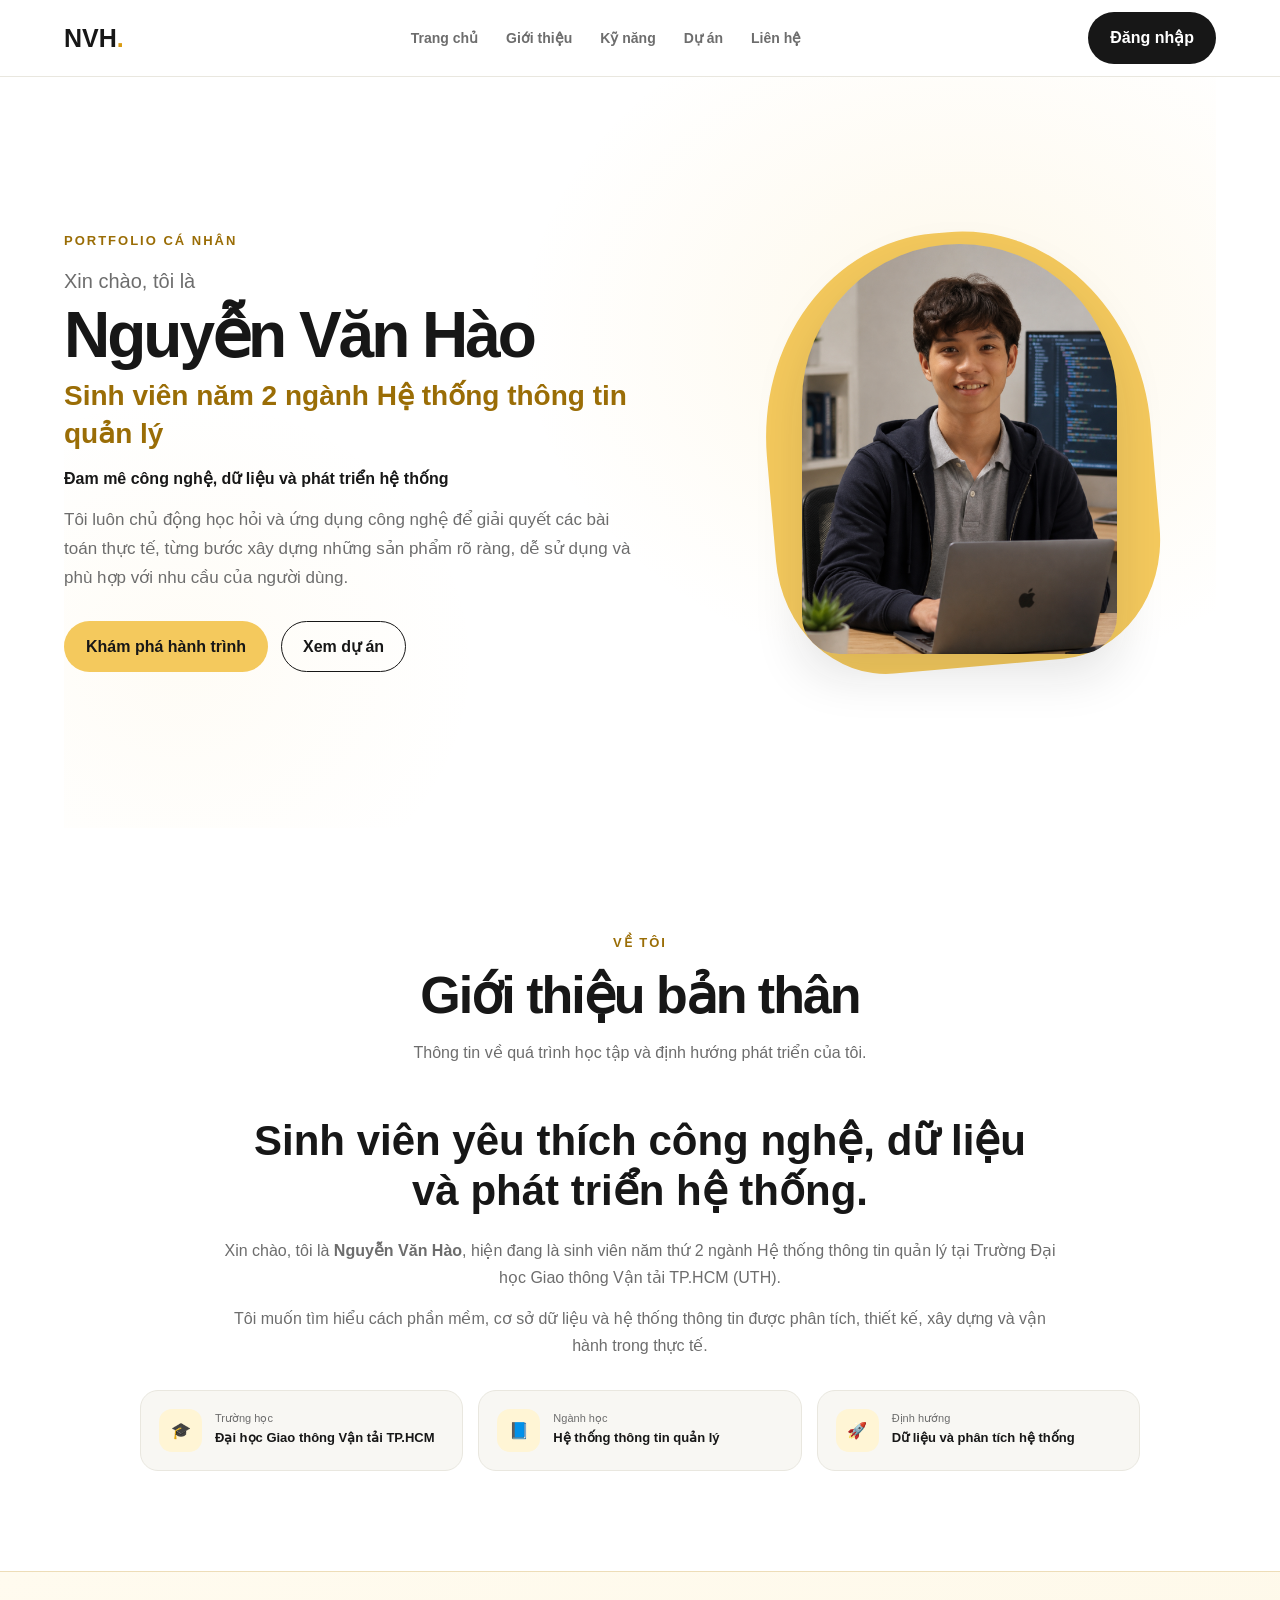
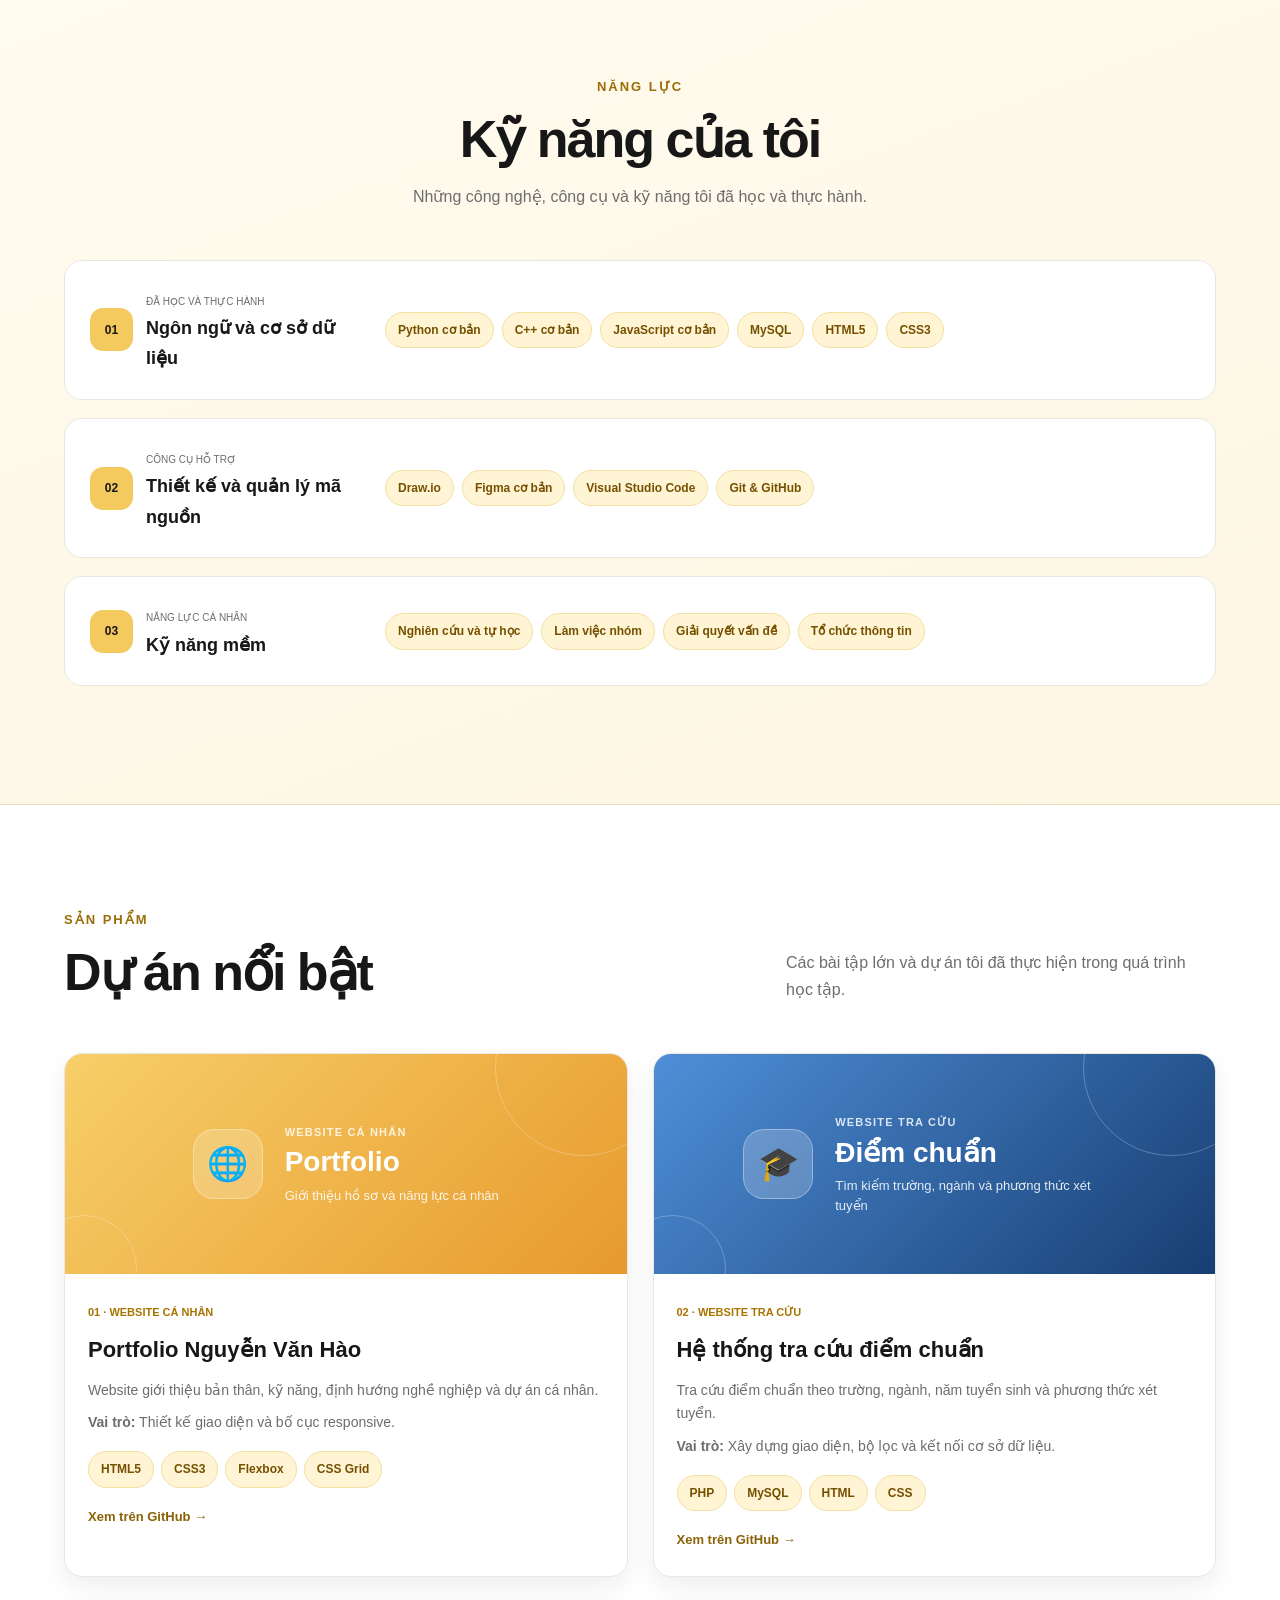
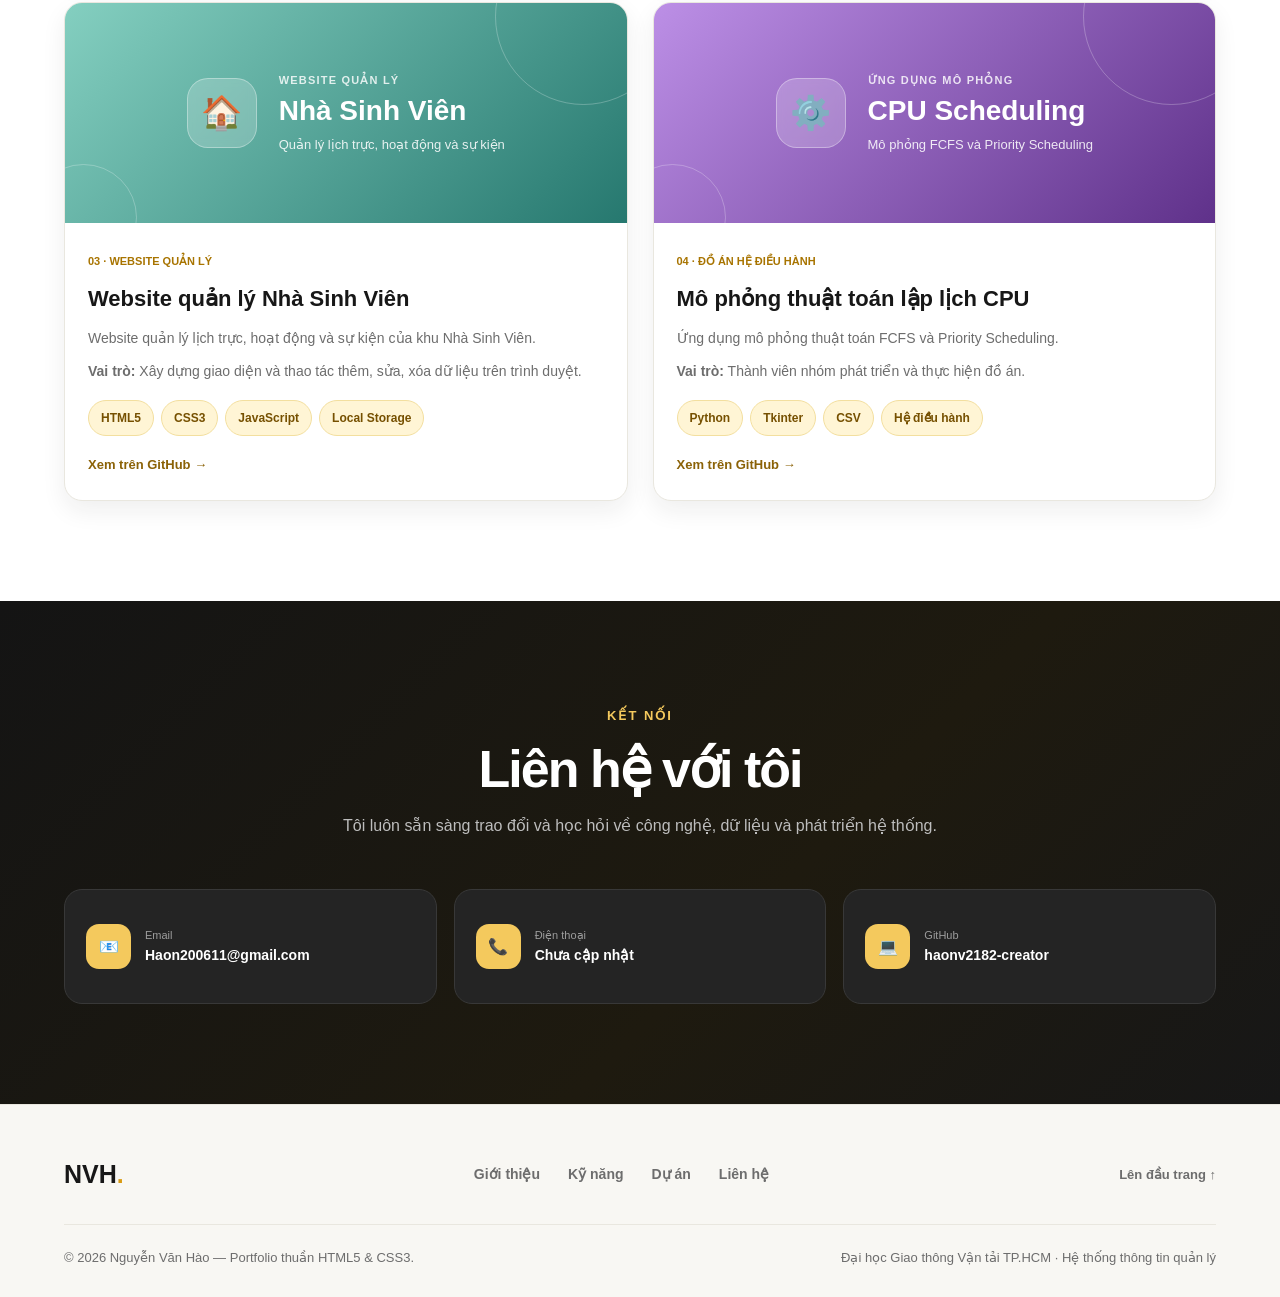
==== commit cdc46412: "fsd" ====
--- a/index.html
+++ b/index.html
@@ -102,6 +102,8 @@
                     <img
                         src="avatar.jpg"
                         alt="Ảnh cá nhân Nguyễn Văn Hào"
+                        width="315"
+                        height="410"
                     >
 
                 </div>
@@ -694,19 +696,31 @@
 
     <footer class="footer">
 
-        <div class="container footer-content">
-
-            <a href="#home" class="brand">
-                NVH<span>.</span>
-            </a>
-
-            <p>
-                © 2026 Nguyễn Văn Hào
-            </p>
-
-            <a href="#home">
-                Lên đầu trang ↑
-            </a>
+        <div class="container footer-inner">
+
+            <div class="footer-top">
+
+                <a href="#home" class="brand">
+                    NVH<span>.</span>
+                </a>
+
+                <nav class="footer-nav" aria-label="Footer navigation">
+                    <a href="#about">Giới thiệu</a>
+                    <a href="#skills">Kỹ năng</a>
+                    <a href="#projects">Dự án</a>
+                    <a href="#contact">Liên hệ</a>
+                </nav>
+
+                <a href="#home" class="footer-top-link">
+                    Lên đầu trang ↑
+                </a>
+
+            </div>
+
+            <div class="footer-bottom">
+                <p>© 2026 Nguyễn Văn Hào — Portfolio thuần HTML5 &amp; CSS3.</p>
+                <p>Đại học Giao thông Vận tải TP.HCM · Hệ thống thông tin quản lý</p>
+            </div>
 
         </div>
 
--- a/style.css
+++ b/style.css
@@ -100,7 +100,9 @@
 }
 
 .section-soft {
-    background: var(--background-soft);
+    background: linear-gradient(160deg, #fffbef 0%, #fdf6e3 100%);
+    border-top: 1px solid #edddb8;
+    border-bottom: 1px solid #edddb8;
 }
 
 .eyebrow {
@@ -294,6 +296,11 @@
     grid-template-columns: 1.05fr 0.95fr;
     align-items: center;
     gap: 70px;
+
+    background:
+        radial-gradient(ellipse 55% 60% at 78% 40%, rgba(244, 201, 93, 0.13) 0%, transparent 70%),
+        radial-gradient(ellipse 40% 50% at 10% 80%, rgba(244, 201, 93, 0.06) 0%, transparent 65%),
+        var(--background);
 }
 
 .hero-welcome {
@@ -812,7 +819,7 @@
 
 .contact-section {
     color: white;
-    background: var(--primary);
+    background: linear-gradient(135deg, #141414 0%, #1e1a0f 60%, #171717 100%);
 }
 
 .contact-heading h2 {
@@ -883,19 +890,60 @@
 
 .footer {
     border-top: 1px solid var(--border);
-}
-
-.footer-content {
-    min-height: 90px;
-
+    background: var(--background-soft);
+}
+
+.footer-inner {
+    padding: 48px 0 28px;
+}
+
+.footer-top {
     display: flex;
     align-items: center;
     justify-content: space-between;
-    gap: 20px;
-}
-
-.footer-content p,
-.footer-content > a:last-child {
+    gap: 24px;
+    padding-bottom: 28px;
+    border-bottom: 1px solid var(--border);
+    margin-bottom: 22px;
+}
+
+.footer-nav {
+    display: flex;
+    align-items: center;
+    gap: 28px;
+}
+
+.footer-nav a {
+    color: var(--text-muted);
+    font-size: 14px;
+    font-weight: 600;
+    transition: var(--transition);
+}
+
+.footer-nav a:hover {
+    color: var(--text);
+}
+
+.footer-top-link {
+    color: var(--text-muted);
+    font-size: 13px;
+    font-weight: 600;
+    transition: var(--transition);
+    white-space: nowrap;
+}
+
+.footer-top-link:hover {
+    color: var(--text);
+}
+
+.footer-bottom {
+    display: flex;
+    align-items: center;
+    justify-content: space-between;
+    gap: 16px;
+}
+
+.footer-bottom p {
     color: var(--text-muted);
     font-size: 13px;
 }
@@ -1494,12 +1542,18 @@
         max-width: 100%;
     }
 
-    .footer-content {
-        padding: 23px 0;
-
+    .footer-top {
         flex-direction: column;
-
         text-align: center;
+        gap: 20px;
+    }
+
+    .footer-nav { gap: 16px; }
+
+    .footer-bottom {
+        flex-direction: column;
+        text-align: center;
+        gap: 6px;
     }
 
     .login-layout {
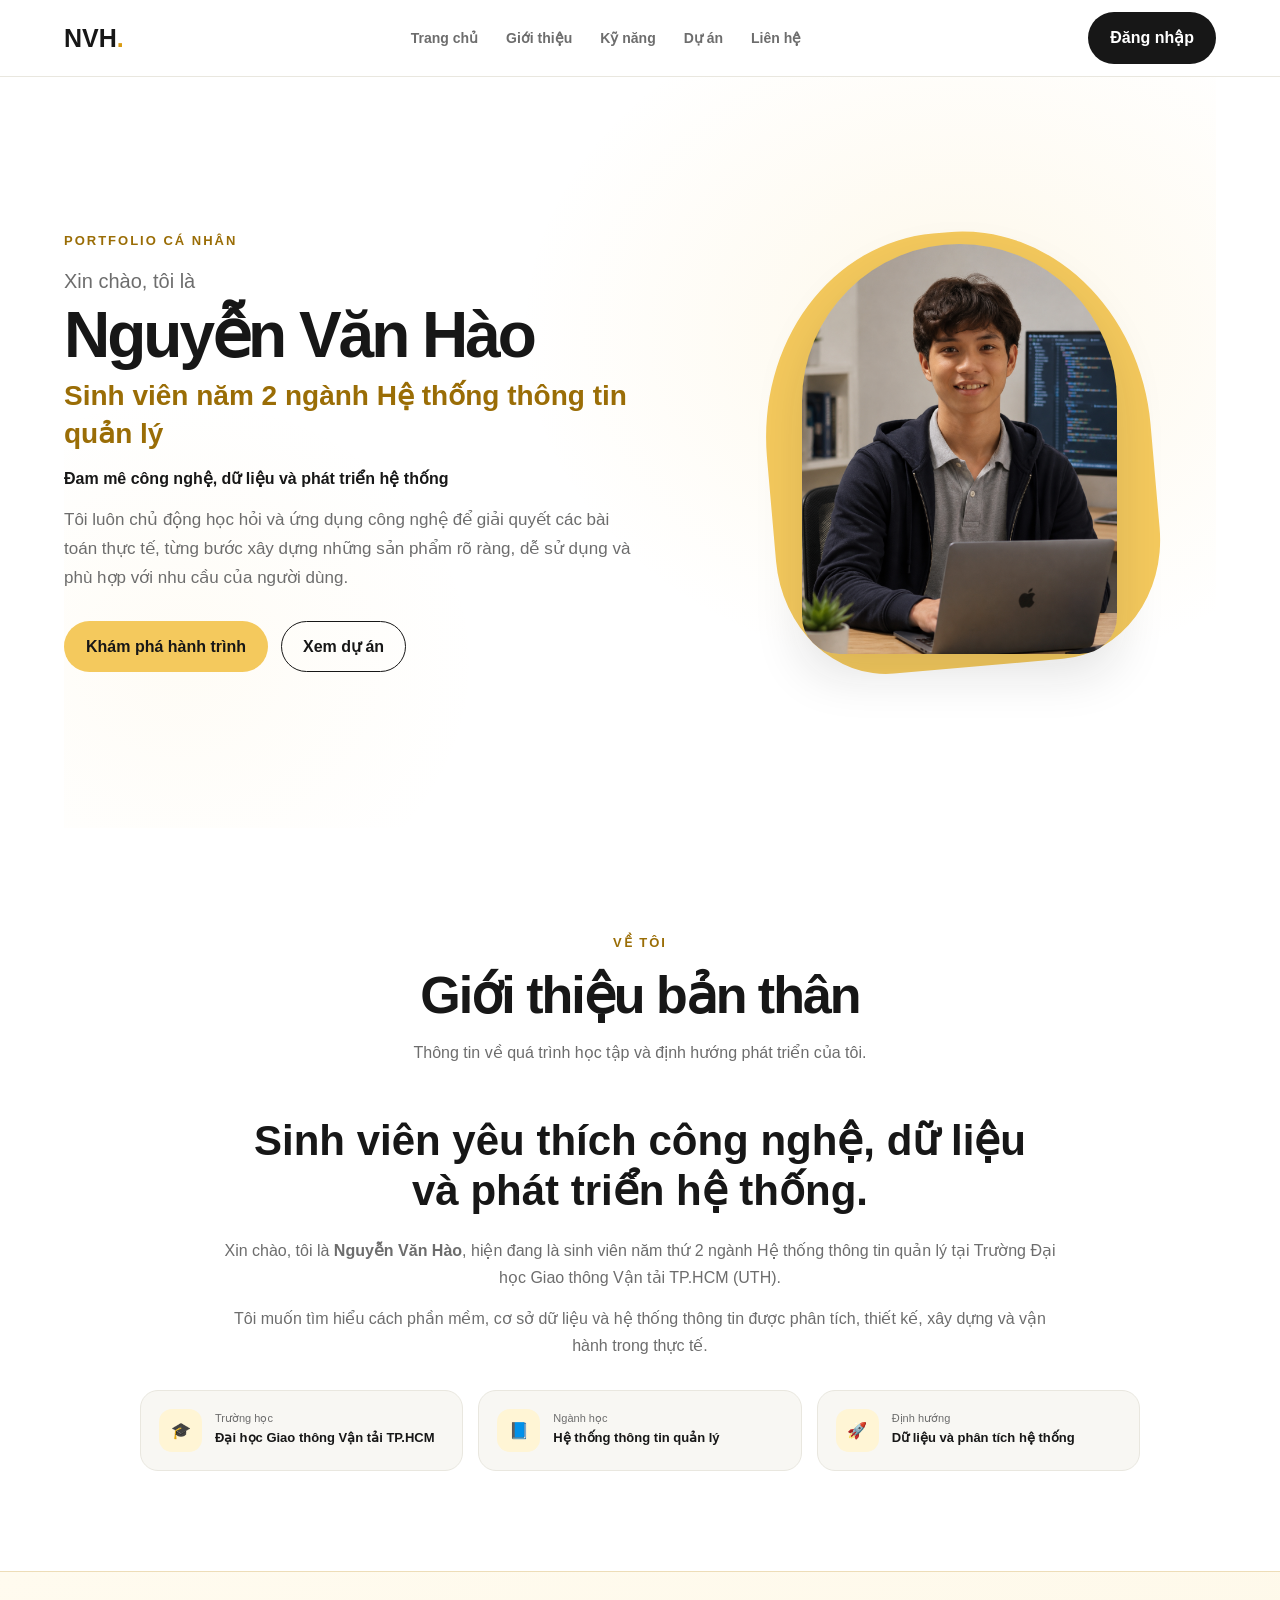
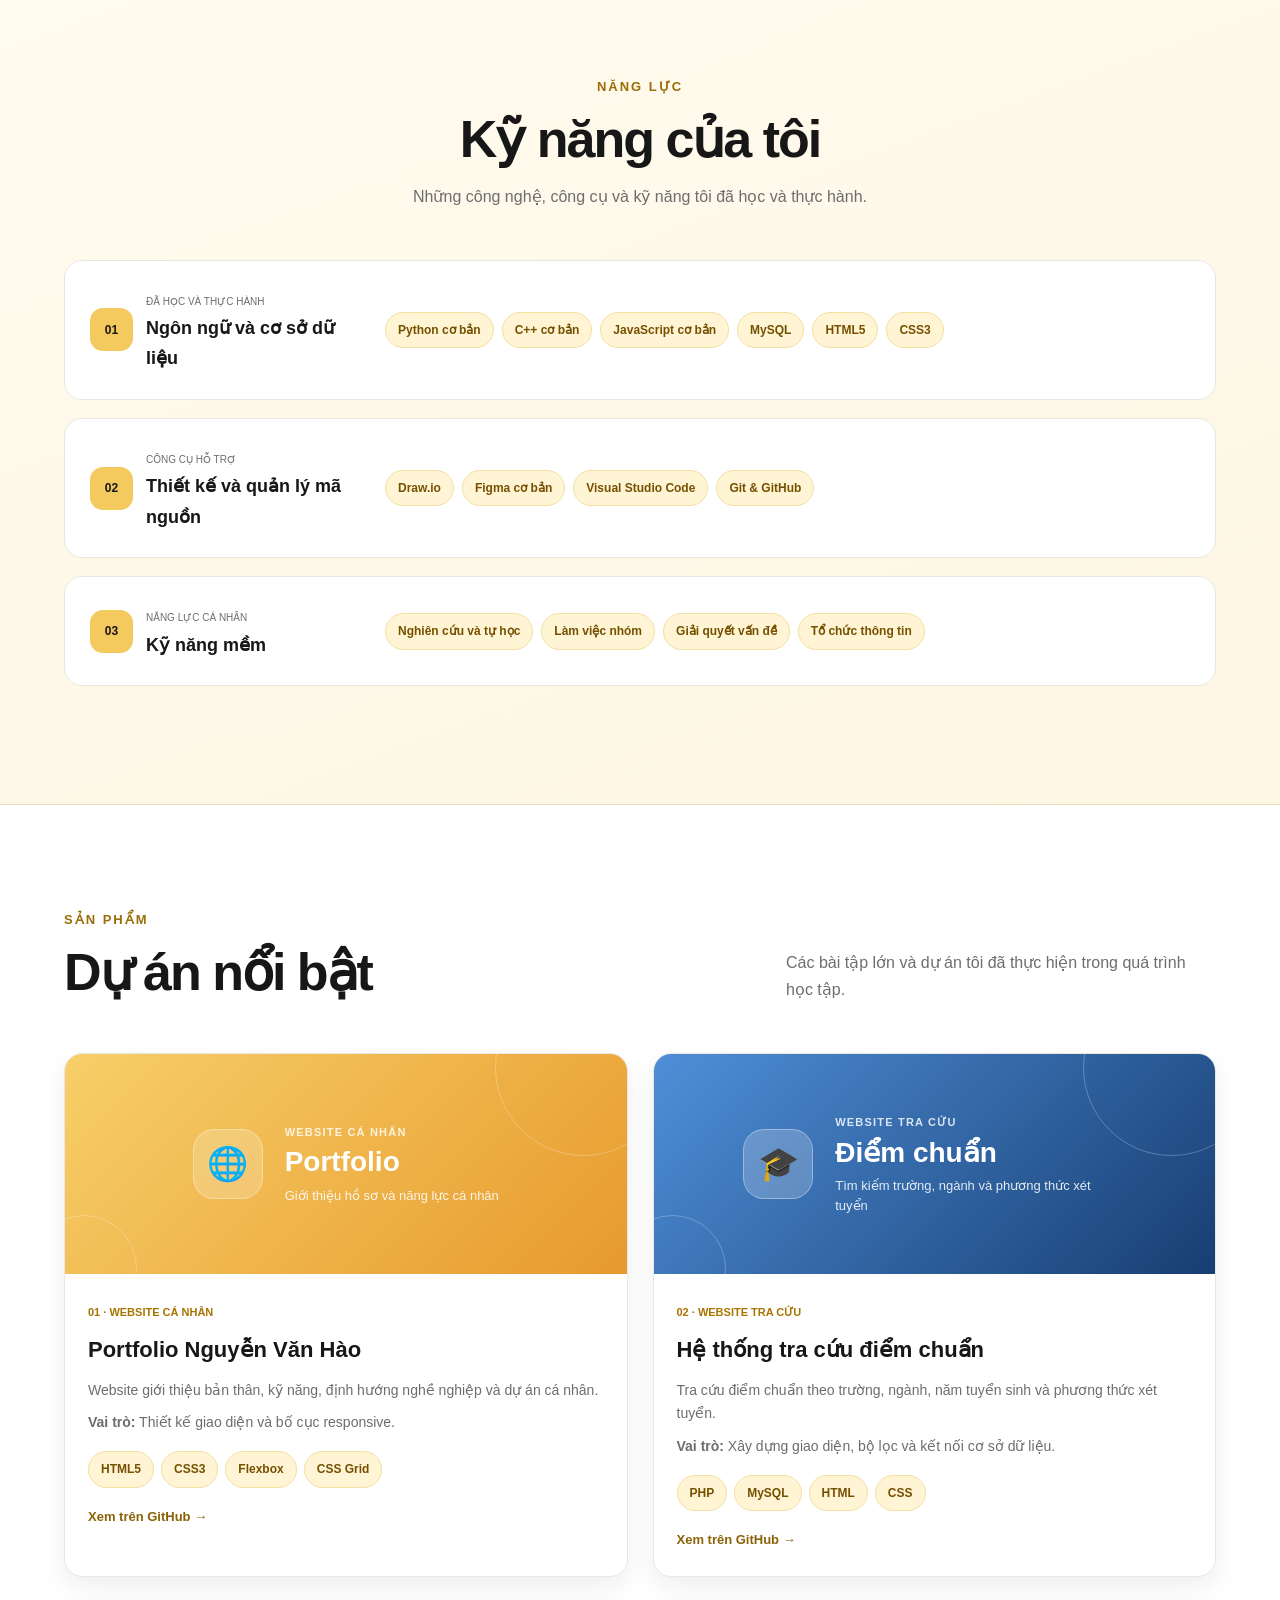
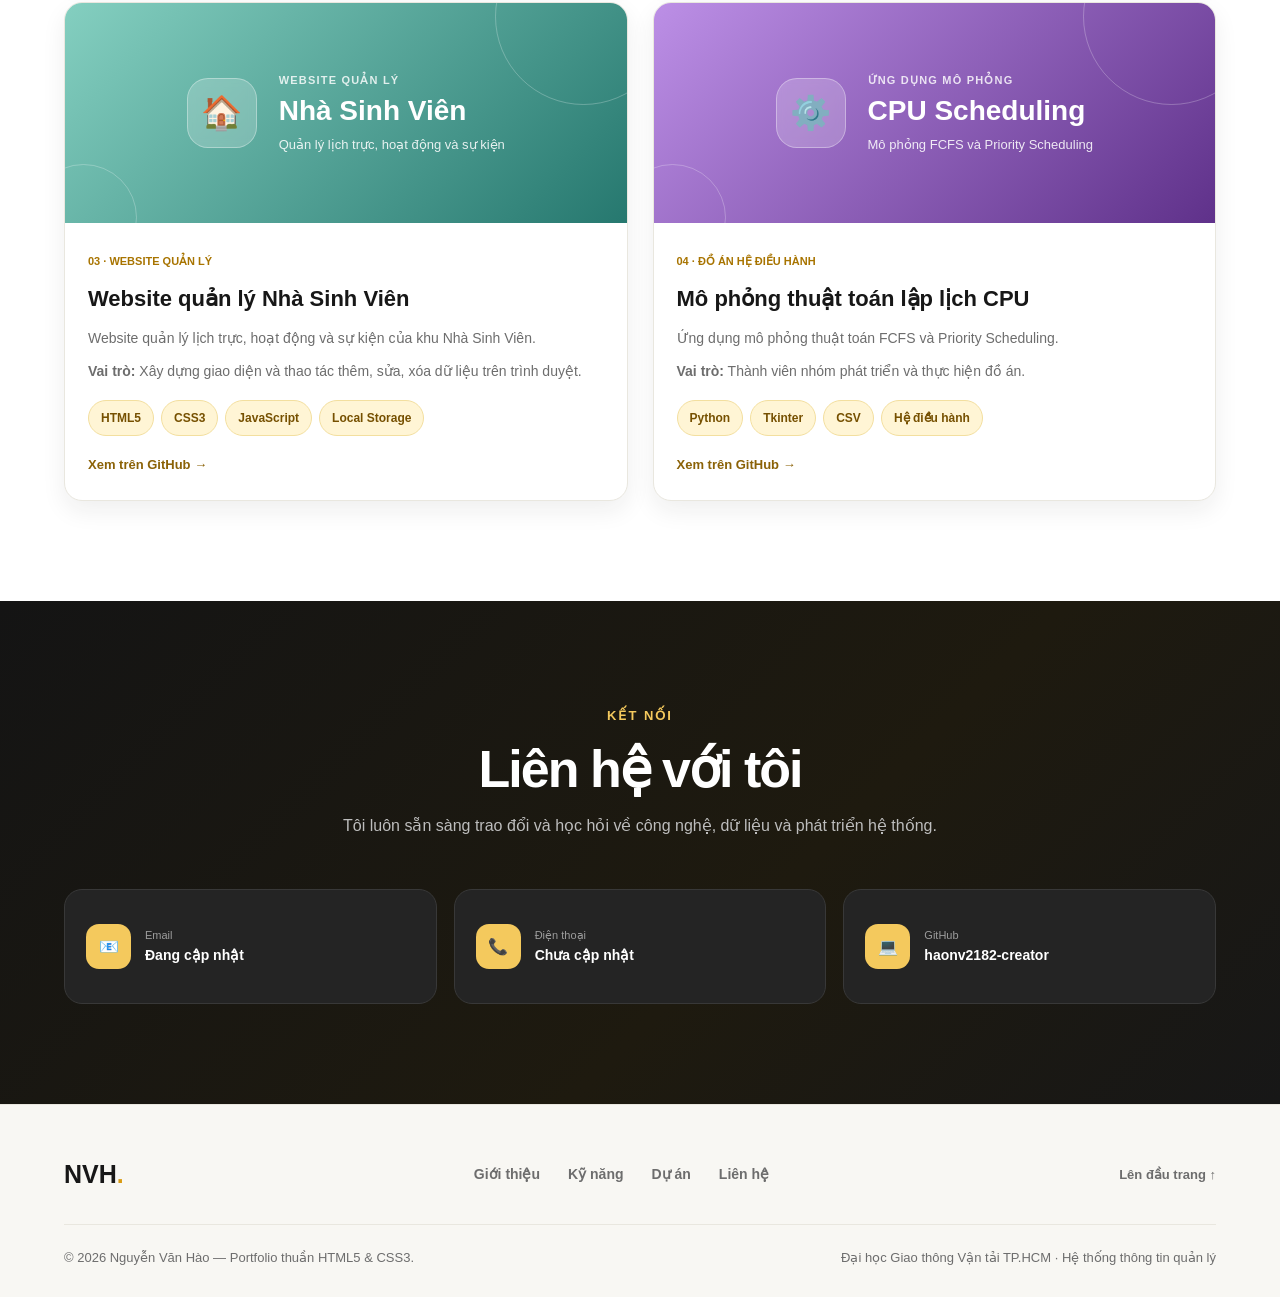
==== commit 7ef38ae8: "fsdfs" ====
--- a/index.html
+++ b/index.html
@@ -652,7 +652,7 @@
 
                         <div>
                             <small>Email</small>
-                            <strong>Haon200611@gmail.com</strong>
+                            <strong>Đang cập nhật</strong>
                         </div>
 
                     </a>
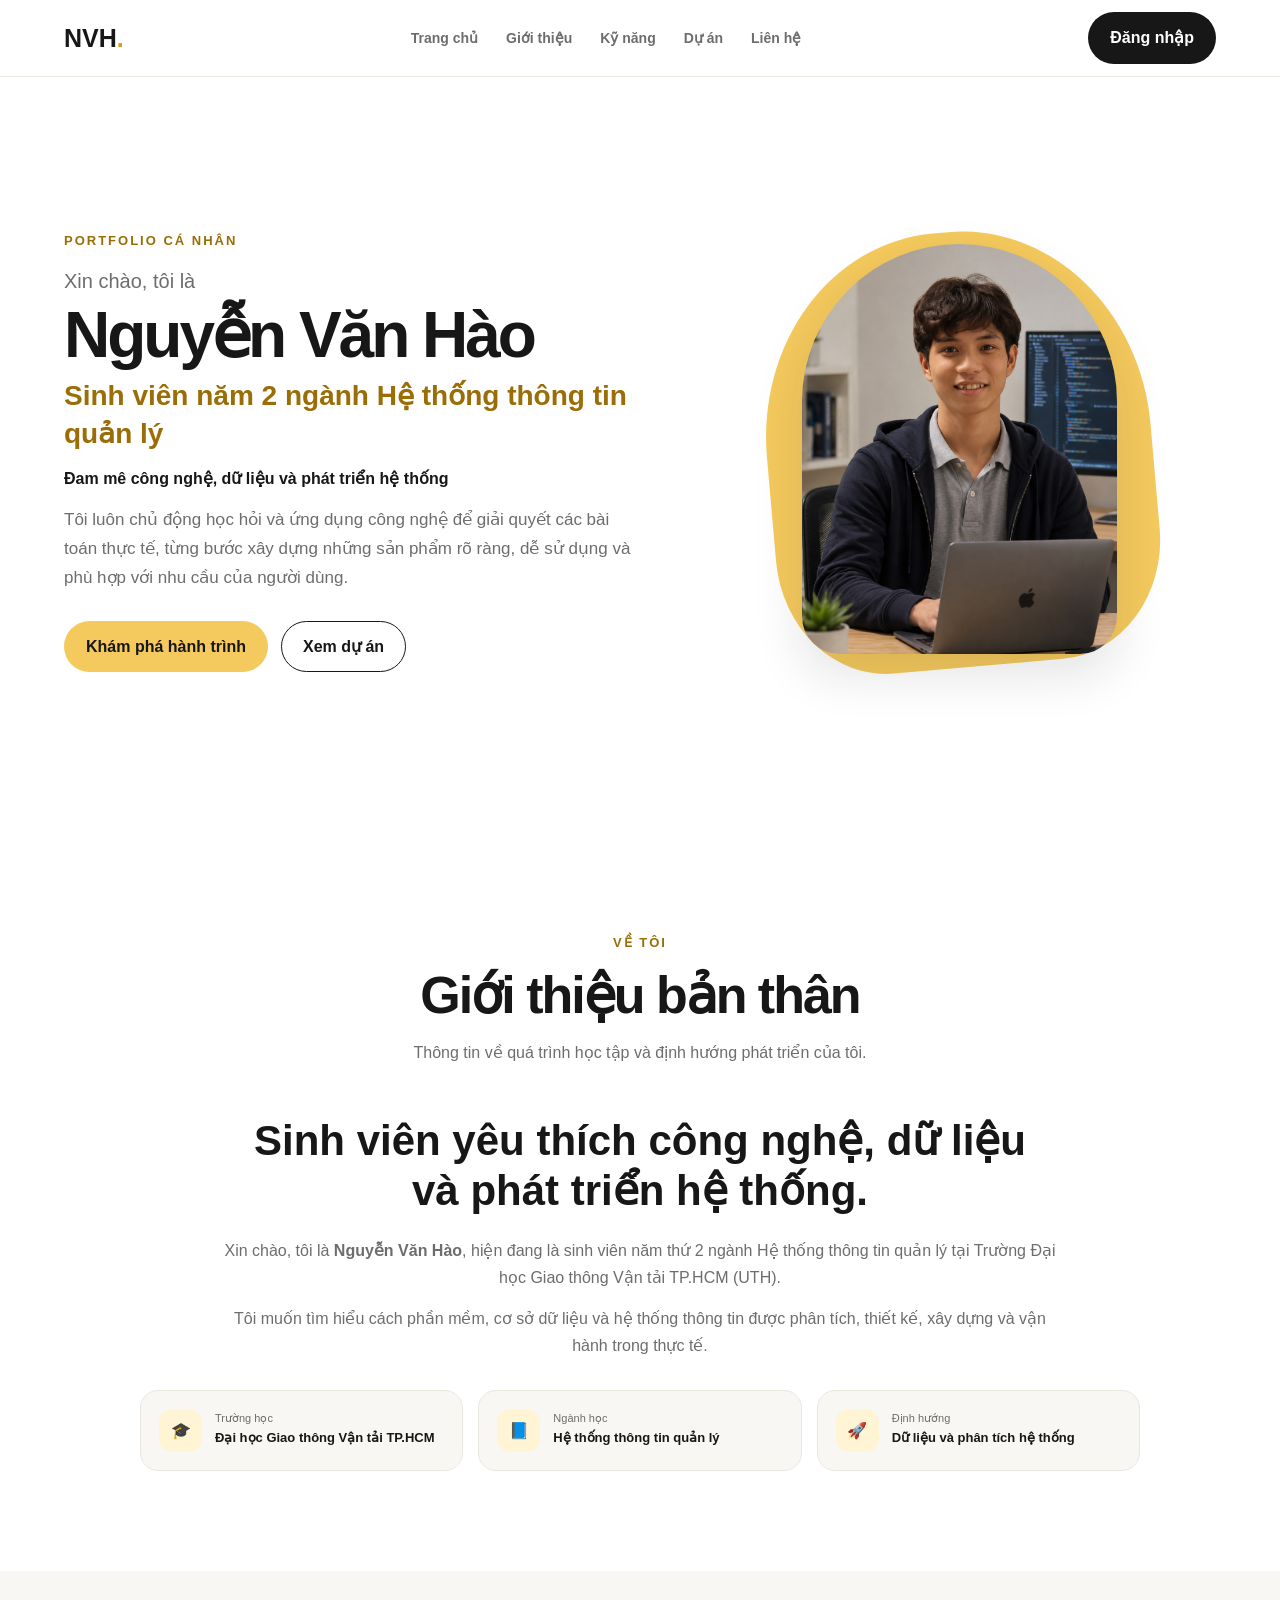
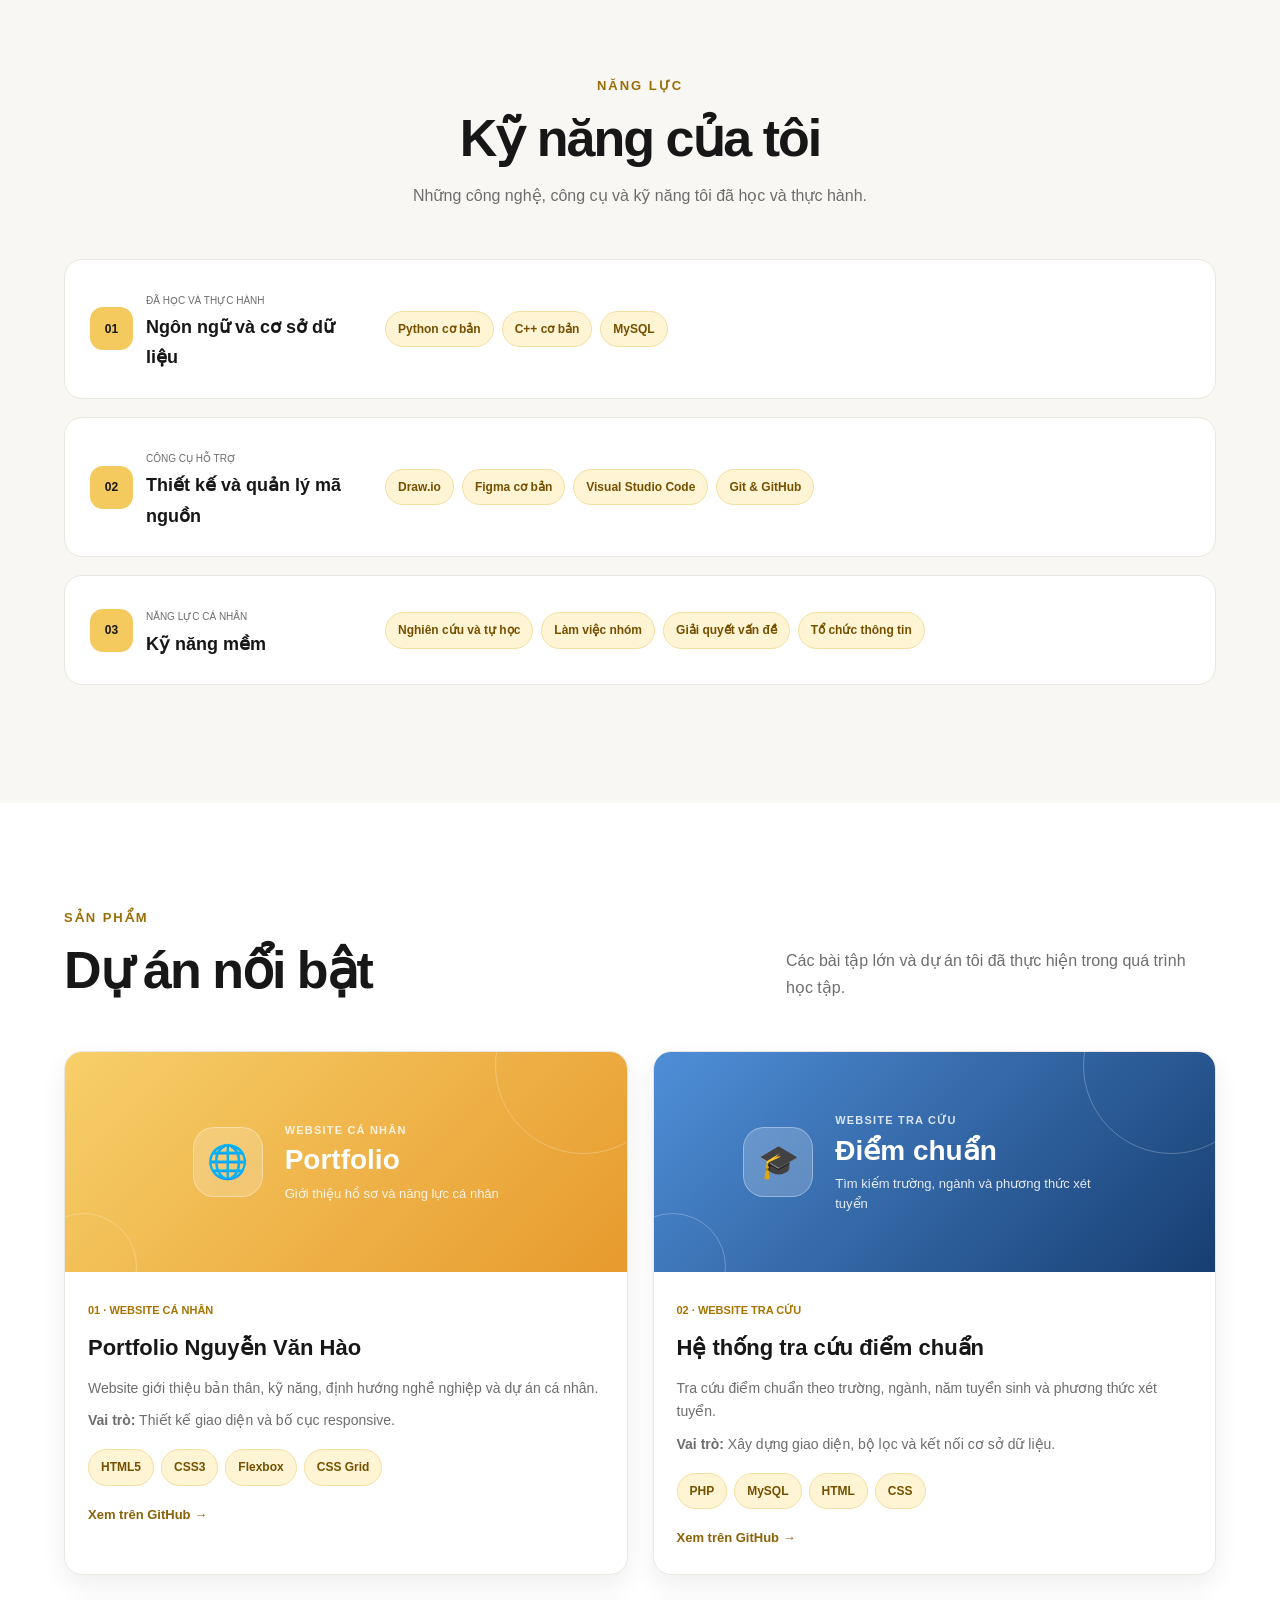
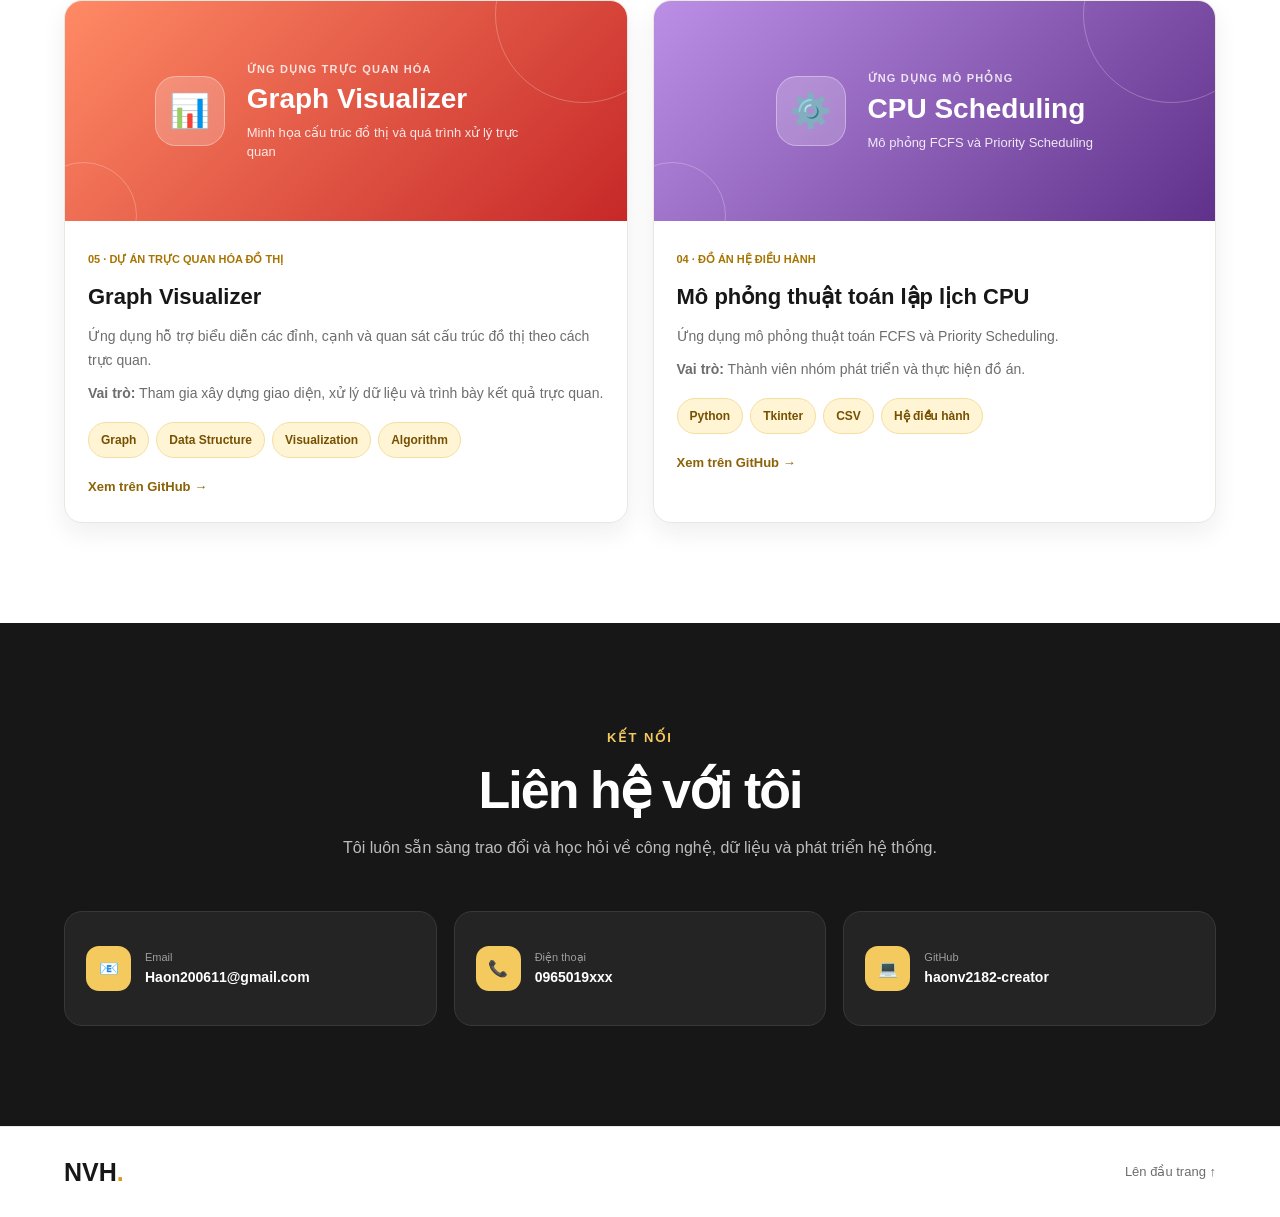
==== commit 9eb80e4b: "fsf" ====
--- a/index.html
+++ b/index.html
@@ -26,19 +26,60 @@
 
         <nav class="navbar" aria-label="Điều hướng chính">
 
-            <a href="#home" class="brand">
+            <a class="brand" href="#home">
                 NVH<span>.</span>
             </a>
 
+            <!-- Checkbox điều khiển menu mobile -->
+            <input
+                type="checkbox"
+                id="menu-toggle"
+                class="menu-toggle"
+            >
+
+            <!-- Nút ba gạch -->
+            <label
+                for="menu-toggle"
+                class="menu-button"
+                aria-label="Mở menu điều hướng"
+            >
+                <span></span>
+                <span></span>
+                <span></span>
+            </label>
+
             <ul class="nav-links">
-                <li><a href="#home">Trang chủ</a></li>
-                <li><a href="#about">Giới thiệu</a></li>
-                <li><a href="#skills">Kỹ năng</a></li>
-                <li><a href="#projects">Dự án</a></li>
-                <li><a href="#contact">Liên hệ</a></li>
+
+                <li>
+                    <a href="#home">Trang chủ</a>
+                </li>
+
+                <li>
+                    <a href="#about">Giới thiệu</a>
+                </li>
+
+                <li>
+                    <a href="#skills">Kỹ năng</a>
+                </li>
+
+                <li>
+                    <a href="#projects">Dự án</a>
+                </li>
+
+                <li>
+                    <a href="#contact">Liên hệ</a>
+                </li>
+
+                <li class="mobile-login-item">
+                    <a href="login.html">Đăng nhập</a>
+                </li>
+
             </ul>
 
-            <a href="login.html" class="btn btn-dark">
+            <a
+                class="btn btn-dark desktop-login"
+                href="login.html"
+            >
                 Đăng nhập
             </a>
 
@@ -50,7 +91,7 @@
 
         <!-- ================= HOME ================= -->
 
-        <section id="home" class="hero container">
+        <section class="hero container" id="home">
 
             <div class="hero-content">
 
@@ -62,7 +103,9 @@
                     Xin chào, tôi là
                 </p>
 
-                <h1>Nguyễn Văn Hào</h1>
+                <h1>
+                    Nguyễn Văn Hào
+                </h1>
 
                 <h2>
                     Sinh viên năm 2 ngành Hệ thống thông tin quản lý
@@ -81,11 +124,17 @@
 
                 <div class="hero-actions">
 
-                    <a href="#about" class="btn btn-accent">
+                    <a
+                        class="btn btn-accent"
+                        href="#about"
+                    >
                         Khám phá hành trình
                     </a>
 
-                    <a href="#projects" class="btn btn-outline">
+                    <a
+                        class="btn btn-outline"
+                        href="#projects"
+                    >
                         Xem dự án
                     </a>
 
@@ -114,7 +163,7 @@
 
         <!-- ================= ABOUT ================= -->
 
-        <section id="about" class="section">
+        <section class="section" id="about">
 
             <div class="container">
 
@@ -124,7 +173,9 @@
                         Về tôi
                     </span>
 
-                    <h2>Giới thiệu bản thân</h2>
+                    <h2>
+                        Giới thiệu bản thân
+                    </h2>
 
                     <p>
                         Thông tin về quá trình học tập
@@ -141,7 +192,8 @@
                     </h3>
 
                     <p>
-                        Xin chào, tôi là <strong>Nguyễn Văn Hào</strong>,
+                        Xin chào, tôi là
+                        <strong>Nguyễn Văn Hào</strong>,
                         hiện đang là sinh viên năm thứ 2 ngành
                         Hệ thống thông tin quản lý tại Trường Đại học
                         Giao thông Vận tải TP.HCM (UTH).
@@ -207,7 +259,10 @@
 
         <!-- ================= SKILLS ================= -->
 
-        <section id="skills" class="section section-soft">
+        <section
+            class="section section-soft"
+            id="skills"
+        >
 
             <div class="container">
 
@@ -217,7 +272,9 @@
                         Năng lực
                     </span>
 
-                    <h2>Kỹ năng của tôi</h2>
+                    <h2>
+                        Kỹ năng của tôi
+                    </h2>
 
                     <p>
                         Những công nghệ, công cụ và kỹ năng
@@ -235,7 +292,9 @@
                         </span>
 
                         <div>
-                            <small>Đã học và thực hành</small>
+                            <small>
+                                Đã học và thực hành
+                            </small>
 
                             <h3>
                                 Ngôn ngữ và cơ sở dữ liệu
@@ -247,10 +306,7 @@
                     <div class="skill-tags">
                         <span>Python cơ bản</span>
                         <span>C++ cơ bản</span>
-                        <span>JavaScript cơ bản</span>
                         <span>MySQL</span>
-                        <span>HTML5</span>
-                        <span>CSS3</span>
                     </div>
 
                 </div>
@@ -264,7 +320,9 @@
                         </span>
 
                         <div>
-                            <small>Công cụ hỗ trợ</small>
+                            <small>
+                                Công cụ hỗ trợ
+                            </small>
 
                             <h3>
                                 Thiết kế và quản lý mã nguồn
@@ -291,9 +349,13 @@
                         </span>
 
                         <div>
-                            <small>Năng lực cá nhân</small>
-
-                            <h3>Kỹ năng mềm</h3>
+                            <small>
+                                Năng lực cá nhân
+                            </small>
+
+                            <h3>
+                                Kỹ năng mềm
+                            </h3>
                         </div>
 
                     </div>
@@ -313,7 +375,7 @@
 
         <!-- ================= PROJECTS ================= -->
 
-        <section id="projects" class="section">
+        <section class="section" id="projects">
 
             <div class="container">
 
@@ -325,7 +387,9 @@
                             Sản phẩm
                         </span>
 
-                        <h2>Dự án nổi bật</h2>
+                        <h2>
+                            Dự án nổi bật
+                        </h2>
 
                     </div>
 
@@ -394,10 +458,10 @@
                             </div>
 
                             <a
+                                class="project-link"
                                 href="https://github.com/haonv2182-creator/PORTFOLIO"
                                 target="_blank"
                                 rel="noopener"
-                                class="project-link"
                             >
                                 Xem trên GitHub →
                             </a>
@@ -464,10 +528,10 @@
                             </div>
 
                             <a
+                                class="project-link"
                                 href="https://github.com/haonv2182-creator/TraCuuDiemChuannew"
                                 target="_blank"
                                 rel="noopener"
-                                class="project-link"
                             >
                                 Xem trên GitHub →
                             </a>
@@ -476,28 +540,29 @@
 
                     </article>
 
-                    <!-- PROJECT 3 -->
+                    <!-- PROJECT 5 -->
 
                     <article class="project-card">
 
-                        <div class="project-preview preview-three">
+                        <div class="project-preview preview-five">
 
                             <span class="project-preview-icon">
-                                🏠
+                                📊
                             </span>
 
                             <div class="project-preview-content">
 
                                 <small>
-                                    Website quản lý
+                                    Ứng dụng trực quan hóa
                                 </small>
 
                                 <strong>
-                                    Nhà Sinh Viên
+                                    Graph Visualizer
                                 </strong>
 
                                 <p>
-                                    Quản lý lịch trực, hoạt động và sự kiện
+                                    Minh họa cấu trúc đồ thị
+                                    và quá trình xử lý trực quan
                                 </p>
 
                             </div>
@@ -507,36 +572,36 @@
                         <div class="project-body">
 
                             <small>
-                                03 · Website quản lý
+                                05 · Dự án trực quan hóa đồ thị
                             </small>
 
                             <h3>
-                                Website quản lý Nhà Sinh Viên
+                                Graph Visualizer
                             </h3>
 
                             <p>
-                                Website quản lý lịch trực, hoạt động
-                                và sự kiện của khu Nhà Sinh Viên.
+                                Ứng dụng hỗ trợ biểu diễn các đỉnh, cạnh
+                                và quan sát cấu trúc đồ thị theo cách trực quan.
                             </p>
 
                             <p>
                                 <strong>Vai trò:</strong>
-                                Xây dựng giao diện và thao tác thêm,
-                                sửa, xóa dữ liệu trên trình duyệt.
+                                Tham gia xây dựng giao diện, xử lý dữ liệu
+                                và trình bày kết quả trực quan.
                             </p>
 
                             <div class="project-tags">
-                                <span>HTML5</span>
-                                <span>CSS3</span>
-                                <span>JavaScript</span>
-                                <span>Local Storage</span>
+                                <span>Graph</span>
+                                <span>Data Structure</span>
+                                <span>Visualization</span>
+                                <span>Algorithm</span>
                             </div>
 
                             <a
-                                href="https://github.com/haonv2182-creator/Mobile"
+                                class="project-link"
+                                href="https://github.com/Trungkin180906/GRAPH_VISUALIZER"
                                 target="_blank"
                                 rel="noopener"
-                                class="project-link"
                             >
                                 Xem trên GitHub →
                             </a>
@@ -602,10 +667,10 @@
                             </div>
 
                             <a
+                                class="project-link"
                                 href="https://github.com/haonv2182-creator/HeDieuHanh"
                                 target="_blank"
                                 rel="noopener"
-                                class="project-link"
                             >
                                 Xem trên GitHub →
                             </a>
@@ -622,7 +687,10 @@
 
         <!-- ================= CONTACT ================= -->
 
-        <section id="contact" class="section contact-section">
+        <section
+            class="section contact-section"
+            id="contact"
+        >
 
             <div class="container">
 
@@ -632,7 +700,9 @@
                         Kết nối
                     </span>
 
-                    <h2>Liên hệ với tôi</h2>
+                    <h2>
+                        Liên hệ với tôi
+                    </h2>
 
                     <p>
                         Tôi luôn sẵn sàng trao đổi và học hỏi
@@ -644,15 +714,15 @@
                 <div class="contact-grid">
 
                     <a
+                        class="contact-card"
                         href="mailto:Haon200611@gmail.com"
-                        class="contact-card"
                     >
 
                         <span>📧</span>
 
                         <div>
                             <small>Email</small>
-                            <strong>Đang cập nhật</strong>
+                            <strong>Haon200611@gmail.com</strong>
                         </div>
 
                     </a>
@@ -663,16 +733,16 @@
 
                         <div>
                             <small>Điện thoại</small>
-                            <strong>Chưa cập nhật</strong>
+                            <strong>0965019xxx</strong>
                         </div>
 
                     </div>
 
                     <a
+                        class="contact-card"
                         href="https://github.com/haonv2182-creator"
                         target="_blank"
                         rel="noopener"
-                        class="contact-card"
                     >
 
                         <span>💻</span>
@@ -700,28 +770,19 @@
 
             <div class="footer-top">
 
-                <a href="#home" class="brand">
+                <a class="brand" href="#home">
                     NVH<span>.</span>
                 </a>
 
-                <nav class="footer-nav" aria-label="Footer navigation">
-                    <a href="#about">Giới thiệu</a>
-                    <a href="#skills">Kỹ năng</a>
-                    <a href="#projects">Dự án</a>
-                    <a href="#contact">Liên hệ</a>
-                </nav>
-
-                <a href="#home" class="footer-top-link">
+                <a
+                    class="footer-top-link"
+                    href="#home"
+                >
                     Lên đầu trang ↑
                 </a>
 
             </div>
 
-            <div class="footer-bottom">
-                <p>© 2026 Nguyễn Văn Hào — Portfolio thuần HTML5 &amp; CSS3.</p>
-                <p>Đại học Giao thông Vận tải TP.HCM · Hệ thống thông tin quản lý</p>
-            </div>
-
         </div>
 
     </footer>
--- a/style.css
+++ b/style.css
@@ -14,10 +14,6 @@
     --text: #171717;
     --text-muted: #6d6d6d;
     --border: #e9e7df;
-
-    --success: #166534;
-    --warning: #92400e;
-    --danger: #b91c1c;
 
     --font-small: 13px;
     --font-normal: 16px;
@@ -51,6 +47,7 @@
 
 html {
     scroll-behavior: smooth;
+    scroll-padding-top: 85px;
 }
 
 body {
@@ -82,10 +79,6 @@
     font: inherit;
 }
 
-button {
-    border: 0;
-}
-
 /* ==================================================
    SHARED
    ================================================== */
@@ -100,9 +93,7 @@
 }
 
 .section-soft {
-    background: linear-gradient(160deg, #fffbef 0%, #fdf6e3 100%);
-    border-top: 1px solid #edddb8;
-    border-bottom: 1px solid #edddb8;
+    background: var(--background-soft);
 }
 
 .eyebrow {
@@ -178,10 +169,6 @@
 .btn-outline:hover {
     color: white;
     background: var(--primary);
-}
-
-.full-width {
-    width: 100%;
 }
 
 .section-heading {
@@ -229,13 +216,15 @@
 
     z-index: 1000;
 
-    background: rgba(255, 255, 255, 0.94);
+    background: rgba(255, 255, 255, 0.95);
     border-bottom: 1px solid var(--border);
 
     backdrop-filter: blur(12px);
 }
 
 .navbar {
+    position: relative;
+
     width: min(90%, 1180px);
     height: 76px;
     margin-inline: auto;
@@ -281,6 +270,47 @@
 
 .nav-links a:hover::after {
     width: 100%;
+}
+
+/* ==================================================
+   MENU MOBILE
+   ================================================== */
+
+.menu-toggle {
+    display: none;
+}
+
+.menu-button {
+    width: 42px;
+    height: 42px;
+
+    display: none;
+    align-items: center;
+    justify-content: center;
+    flex-direction: column;
+    gap: 5px;
+
+    background: var(--surface);
+    border: 1px solid var(--border);
+    border-radius: 10px;
+
+    cursor: pointer;
+}
+
+.menu-button span {
+    width: 21px;
+    height: 2px;
+
+    display: block;
+
+    background: var(--primary);
+    border-radius: var(--radius-round);
+
+    transition: var(--transition);
+}
+
+.mobile-login-item {
+    display: none;
 }
 
 /* ==================================================
@@ -296,11 +326,6 @@
     grid-template-columns: 1.05fr 0.95fr;
     align-items: center;
     gap: 70px;
-
-    background:
-        radial-gradient(ellipse 55% 60% at 78% 40%, rgba(244, 201, 93, 0.13) 0%, transparent 70%),
-        radial-gradient(ellipse 40% 50% at 10% 80%, rgba(244, 201, 93, 0.06) 0%, transparent 65%),
-        var(--background);
 }
 
 .hero-welcome {
@@ -469,26 +494,28 @@
     font-size: 13px;
 }
 
-.goal-grid {
-    margin-top: 25px;
+/* ==================================================
+   SKILLS
+   ================================================== */
+
+.skill-group {
+    margin-bottom: 18px;
+    padding: 25px;
 
     display: grid;
-    grid-template-columns: repeat(2, minmax(0, 1fr));
-    gap: 18px;
-
-    text-align: left;
-}
-
-.goal-card {
-    padding: 25px;
-
-    display: flex;
-    align-items: flex-start;
-    gap: 15px;
-
-    background: var(--background-soft);
+    grid-template-columns: 270px minmax(0, 1fr);
+    align-items: center;
+    gap: 25px;
+
+    background: var(--surface);
     border: 1px solid var(--border);
     border-radius: var(--radius-medium);
+}
+
+.skill-title {
+    display: flex;
+    align-items: center;
+    gap: 13px;
 }
 
 .number-box {
@@ -501,55 +528,10 @@
 
     color: var(--primary);
     background: var(--accent);
-
     border-radius: 13px;
 
     font-size: 12px;
     font-weight: 900;
-}
-
-.goal-card small {
-    color: #9a6d06;
-
-    font-size: 11px;
-    font-weight: 800;
-    text-transform: uppercase;
-}
-
-.goal-card h3 {
-    margin: 4px 0 8px;
-    font-size: 20px;
-}
-
-.goal-card p {
-    margin-bottom: 8px;
-
-    color: var(--text-muted);
-    font-size: 14px;
-}
-
-/* ==================================================
-   SKILLS
-   ================================================== */
-
-.skill-group {
-    margin-bottom: 18px;
-    padding: 25px;
-
-    display: grid;
-    grid-template-columns: 270px 1fr;
-    align-items: center;
-    gap: 25px;
-
-    background: var(--surface);
-    border: 1px solid var(--border);
-    border-radius: var(--radius-medium);
-}
-
-.skill-title {
-    display: flex;
-    align-items: center;
-    gap: 13px;
 }
 
 .skill-title small {
@@ -581,43 +563,6 @@
 
     font-size: 12px;
     font-weight: 700;
-}
-
-.learning-box {
-    padding: 21px 24px;
-
-    display: flex;
-    align-items: center;
-    gap: 15px;
-
-    background: #fffdf7;
-    border: 1px dashed #d9b64e;
-    border-radius: var(--radius-medium);
-}
-
-.learning-box > span {
-    width: 46px;
-    height: 46px;
-    flex-shrink: 0;
-
-    display: grid;
-    place-items: center;
-
-    background: var(--accent);
-    border-radius: 14px;
-}
-
-.learning-box small {
-    color: #9a6d06;
-
-    font-size: 11px;
-    font-weight: 800;
-    text-transform: uppercase;
-}
-
-.learning-box p {
-    color: var(--text-muted);
-    font-size: 14px;
 }
 
 /* ==================================================
@@ -661,8 +606,6 @@
     color: white;
 }
 
-/* Họa tiết nền */
-
 .project-preview::before,
 .project-preview::after {
     content: "";
@@ -757,16 +700,16 @@
         linear-gradient(135deg, #4f8fd8, #173e72);
 }
 
-.preview-three {
-    background:
-        linear-gradient(135deg, #84cfc0, #26786f);
-}
-
 .preview-four {
     background:
         linear-gradient(135deg, #bc8fe6, #5f318a);
 }
 
+.preview-five {
+    background:
+        linear-gradient(135deg, #ff8a65, #c62828);
+}
+
 .project-body {
     padding: 23px;
 }
@@ -819,7 +762,7 @@
 
 .contact-section {
     color: white;
-    background: linear-gradient(135deg, #141414 0%, #1e1a0f 60%, #171717 100%);
+    background: var(--primary);
 }
 
 .contact-heading h2 {
@@ -890,493 +833,27 @@
 
 .footer {
     border-top: 1px solid var(--border);
-    background: var(--background-soft);
 }
 
 .footer-inner {
-    padding: 48px 0 28px;
+    min-height: 90px;
+
+    display: flex;
+    align-items: center;
 }
 
 .footer-top {
+    width: 100%;
+
     display: flex;
     align-items: center;
     justify-content: space-between;
-    gap: 24px;
-    padding-bottom: 28px;
-    border-bottom: 1px solid var(--border);
-    margin-bottom: 22px;
-}
-
-.footer-nav {
-    display: flex;
-    align-items: center;
-    gap: 28px;
-}
-
-.footer-nav a {
-    color: var(--text-muted);
-    font-size: 14px;
-    font-weight: 600;
-    transition: var(--transition);
-}
-
-.footer-nav a:hover {
-    color: var(--text);
+    gap: 20px;
 }
 
 .footer-top-link {
     color: var(--text-muted);
     font-size: 13px;
-    font-weight: 600;
-    transition: var(--transition);
-    white-space: nowrap;
-}
-
-.footer-top-link:hover {
-    color: var(--text);
-}
-
-.footer-bottom {
-    display: flex;
-    align-items: center;
-    justify-content: space-between;
-    gap: 16px;
-}
-
-.footer-bottom p {
-    color: var(--text-muted);
-    font-size: 13px;
-}
-
-/* ==================================================
-   FORM SHARED
-   ================================================== */
-
-.form-group {
-    margin-bottom: 17px;
-}
-
-.form-group label {
-    display: block;
-    margin-bottom: 6px;
-
-    font-size: 12px;
-    font-weight: 800;
-}
-
-.form-group input,
-.form-group textarea {
-    width: 100%;
-    padding: 12px 13px;
-
-    color: var(--text);
-    background: var(--background-soft);
-
-    border: 1px solid var(--border);
-    border-radius: var(--radius-small);
-
-    outline: none;
-}
-
-.form-group input:focus,
-.form-group textarea:focus {
-    border-color: var(--secondary);
-    box-shadow: 0 0 0 3px rgba(245, 185, 66, 0.16);
-}
-
-.form-group textarea {
-    resize: vertical;
-}
-
-.form-row {
-    display: grid;
-    grid-template-columns: repeat(2, minmax(0, 1fr));
-    gap: 15px;
-}
-
-.form-actions {
-    display: flex;
-    flex-wrap: wrap;
-    gap: 11px;
-}
-
-.form-note {
-    margin-top: 13px;
-
-    color: var(--text-muted);
-
-    text-align: center;
-    font-size: 11px;
-}
-
-/* ==================================================
-   LOGIN
-   ================================================== */
-
-.login-page {
-    min-height: 100vh;
-
-    display: grid;
-    place-items: center;
-
-    background: var(--background-soft);
-}
-
-.login-layout {
-    width: min(92%, 1000px);
-    min-height: 590px;
-
-    display: grid;
-    grid-template-columns: 1fr 0.9fr;
-
-    overflow: hidden;
-
-    background: var(--surface);
-    border: 1px solid var(--border);
-    border-radius: var(--radius-large);
-    box-shadow: var(--shadow);
-}
-
-.login-intro {
-    padding: 50px;
-
-    display: flex;
-    flex-direction: column;
-    justify-content: space-between;
-
-    color: white;
-    background: var(--primary);
-}
-
-.login-intro h1 {
-    max-width: 470px;
-    margin-bottom: 15px;
-
-    font-size: clamp(38px, 5vw, 52px);
-    line-height: 1.1;
-}
-
-.login-intro p {
-    color: #bdbdbd;
-}
-
-.back-link {
-    color: var(--accent);
-    font-weight: 700;
-}
-
-.login-panel {
-    padding: 45px;
-
-    display: flex;
-    align-items: center;
-}
-
-.login-form {
-    width: 100%;
-}
-
-.login-title {
-    margin-bottom: 14px;
-
-    display: flex;
-    align-items: center;
-    gap: 13px;
-}
-
-.login-title > span {
-    width: 50px;
-    height: 50px;
-
-    display: grid;
-    place-items: center;
-
-    background: #fff4ce;
-    border-radius: 15px;
-}
-
-.login-title small {
-    color: var(--text-muted);
-
-    font-size: 11px;
-    text-transform: uppercase;
-}
-
-.login-title h2 {
-    font-size: 32px;
-}
-
-.login-form > p {
-    margin-bottom: 25px;
-    color: var(--text-muted);
-}
-
-/* ==================================================
-   ADMIN
-   ================================================== */
-
-.admin-page {
-    background: var(--background-soft);
-}
-
-.admin-layout {
-    min-height: 100vh;
-
-    display: grid;
-    grid-template-columns: 245px minmax(0, 1fr);
-}
-
-.admin-sidebar {
-    position: sticky;
-    top: 0;
-
-    height: 100vh;
-    padding: 27px 21px;
-
-    display: flex;
-    flex-direction: column;
-
-    color: white;
-    background: var(--primary);
-}
-
-.admin-brand {
-    margin-bottom: 30px;
-}
-
-.admin-profile {
-    margin-bottom: 28px;
-    padding-bottom: 22px;
-
-    display: flex;
-    align-items: center;
-    gap: 11px;
-
-    border-bottom: 1px solid #343434;
-}
-
-.admin-avatar {
-    width: 45px;
-    height: 45px;
-
-    display: grid;
-    place-items: center;
-
-    color: var(--primary);
-    background: var(--accent);
-
-    border-radius: 13px;
-    font-weight: 900;
-}
-
-.admin-profile strong,
-.admin-profile small {
-    display: block;
-}
-
-.admin-profile small {
-    color: #999999;
-    font-size: 11px;
-}
-
-.admin-menu {
-    display: flex;
-    flex-direction: column;
-    gap: 7px;
-}
-
-.admin-menu a {
-    padding: 11px 12px;
-
-    display: block;
-
-    color: #bdbdbd;
-    border-radius: var(--radius-small);
-
-    font-size: 14px;
-    font-weight: 700;
-}
-
-.admin-menu a:hover {
-    color: var(--primary);
-    background: var(--accent);
-}
-
-.logout-link {
-    margin-top: auto;
-    padding: 11px;
-
-    color: #bdbdbd;
-
-    border: 1px solid #3a3a3a;
-    border-radius: var(--radius-small);
-
-    text-align: center;
-}
-
-.admin-main {
-    min-width: 0;
-    padding: 30px;
-}
-
-.admin-header {
-    margin-bottom: 25px;
-
-    display: flex;
-    align-items: center;
-    justify-content: space-between;
-    gap: 25px;
-}
-
-.admin-header h1 {
-    font-size: 36px;
-    line-height: 1.2;
-}
-
-.admin-header p {
-    color: var(--text-muted);
-}
-
-.stat-grid {
-    margin-bottom: 25px;
-
-    display: grid;
-    grid-template-columns: repeat(3, minmax(0, 1fr));
-    gap: 17px;
-}
-
-.stat-card {
-    padding: 22px;
-
-    display: flex;
-    align-items: center;
-    gap: 14px;
-
-    background: var(--surface);
-    border: 1px solid var(--border);
-    border-radius: var(--radius-medium);
-    box-shadow: var(--shadow-small);
-}
-
-.stat-card > span {
-    width: 50px;
-    height: 50px;
-
-    display: grid;
-    place-items: center;
-
-    background: #fff4ce;
-    border-radius: 15px;
-}
-
-.stat-card strong {
-    display: block;
-
-    font-size: 28px;
-    line-height: 1.1;
-}
-
-.stat-card p {
-    color: var(--text-muted);
-    font-size: 13px;
-}
-
-.admin-section {
-    margin-bottom: 25px;
-
-    overflow: hidden;
-
-    background: var(--surface);
-    border: 1px solid var(--border);
-    border-radius: var(--radius-medium);
-    box-shadow: var(--shadow-small);
-}
-
-.admin-toolbar {
-    padding: 20px 23px;
-
-    display: flex;
-    align-items: center;
-    justify-content: space-between;
-    gap: 18px;
-
-    background: #fcfbf7;
-    border-bottom: 1px solid var(--border);
-}
-
-.admin-toolbar h2 {
-    font-size: 24px;
-}
-
-.table-wrapper {
-    overflow-x: auto;
-}
-
-table {
-    width: 100%;
-    border-collapse: collapse;
-}
-
-th,
-td {
-    padding: 14px 16px;
-
-    text-align: left;
-    border-bottom: 1px solid var(--border);
-}
-
-th {
-    color: var(--text-muted);
-    background: var(--background-soft);
-
-    font-size: 11px;
-    text-transform: uppercase;
-}
-
-td {
-    font-size: 14px;
-}
-
-.status {
-    display: inline-block;
-    padding: 5px 9px;
-
-    border-radius: var(--radius-round);
-
-    font-size: 11px;
-    font-weight: 800;
-}
-
-.status.done {
-    color: var(--success);
-    background: #dcfce7;
-}
-
-.status.progress {
-    color: var(--warning);
-    background: #fef3c7;
-}
-
-.small-button {
-    padding: 6px 9px;
-
-    color: #765000;
-    background: #fff5d5;
-
-    border-radius: 7px;
-
-    font-size: 11px;
-    font-weight: 700;
-    cursor: pointer;
-}
-
-.small-button.danger {
-    color: var(--danger);
-    background: #fee2e2;
-}
-
-.admin-form {
-    padding: 24px;
 }
 
 /* ==================================================
@@ -1408,32 +885,12 @@
         grid-column: 1 / -1;
     }
 
-    .goal-grid {
-        grid-template-columns: 1fr;
-    }
-
     .skill-group {
         grid-template-columns: 1fr;
     }
 
     .contact-grid {
         grid-template-columns: 1fr;
-    }
-
-    .login-layout {
-        grid-template-columns: 1fr;
-    }
-
-    .login-intro {
-        min-height: 330px;
-    }
-
-    .admin-layout {
-        grid-template-columns: 205px minmax(0, 1fr);
-    }
-
-    .stat-grid {
-        grid-template-columns: repeat(2, 1fr);
     }
 }
 
@@ -1455,15 +912,100 @@
         height: 68px;
     }
 
+    .menu-button {
+        display: flex;
+        order: 3;
+    }
+
+    .desktop-login {
+        display: none;
+    }
+
     .nav-links {
+        position: absolute;
+        top: 68px;
+        left: 0;
+        right: 0;
+
+        z-index: 1001;
+
+        max-height: 0;
+        padding: 0 18px;
+
+        display: flex;
+        align-items: stretch;
+        flex-direction: column;
+        gap: 0;
+
+        overflow: hidden;
+
+        background: var(--surface);
+        border: 1px solid transparent;
+        border-radius:
+            0 0
+            var(--radius-medium)
+            var(--radius-medium);
+
+        box-shadow: none;
+
+        opacity: 0;
+        visibility: hidden;
+
+        transition:
+            max-height 0.35s ease,
+            opacity 0.25s ease,
+            visibility 0.25s ease,
+            padding 0.35s ease;
+    }
+
+    .nav-links li {
+        width: 100%;
+    }
+
+    .nav-links a {
+        width: 100%;
+        padding: 13px 4px;
+
+        display: block;
+
+        color: var(--text);
+        border-bottom: 1px solid var(--border);
+    }
+
+    .nav-links li:last-child a {
+        border-bottom: 0;
+    }
+
+    .nav-links a::after {
         display: none;
     }
 
-    .navbar .btn {
-        min-height: 39px;
-        padding: 8px 14px;
-
-        font-size: 12px;
+    .mobile-login-item {
+        display: block;
+    }
+
+    .menu-toggle:checked ~ .nav-links {
+        max-height: 380px;
+        padding-top: 10px;
+        padding-bottom: 10px;
+
+        border-color: var(--border);
+        box-shadow: var(--shadow-small);
+
+        opacity: 1;
+        visibility: visible;
+    }
+
+    .menu-toggle:checked + .menu-button span:nth-child(1) {
+        transform: translateY(7px) rotate(45deg);
+    }
+
+    .menu-toggle:checked + .menu-button span:nth-child(2) {
+        opacity: 0;
+    }
+
+    .menu-toggle:checked + .menu-button span:nth-child(3) {
+        transform: translateY(-7px) rotate(-45deg);
     }
 
     .hero {
@@ -1498,17 +1040,12 @@
     }
 
     .about-grid,
-    .project-grid,
-    .form-row {
+    .project-grid {
         grid-template-columns: 1fr;
     }
 
     .about-grid article:last-child {
         grid-column: auto;
-    }
-
-    .goal-card {
-        flex-direction: column;
     }
 
     .heading-row {
@@ -1542,59 +1079,14 @@
         max-width: 100%;
     }
 
+    .footer-inner {
+        padding: 22px 0;
+    }
+
     .footer-top {
         flex-direction: column;
+        justify-content: center;
+
         text-align: center;
-        gap: 20px;
-    }
-
-    .footer-nav { gap: 16px; }
-
-    .footer-bottom {
-        flex-direction: column;
-        text-align: center;
-        gap: 6px;
-    }
-
-    .login-layout {
-        width: 94%;
-    }
-
-    .login-intro,
-    .login-panel {
-        padding: 32px 23px;
-    }
-
-    .admin-layout {
-        grid-template-columns: 1fr;
-    }
-
-    .admin-sidebar {
-        position: static;
-
-        height: auto;
-    }
-
-    .admin-menu {
-        display: grid;
-        grid-template-columns: repeat(2, 1fr);
-    }
-
-    .admin-main {
-        padding: 17px;
-    }
-
-    .admin-header,
-    .admin-toolbar {
-        align-items: flex-start;
-        flex-direction: column;
-    }
-
-    .stat-grid {
-        grid-template-columns: 1fr;
-    }
-
-    table {
-        min-width: 760px;
     }
 }
